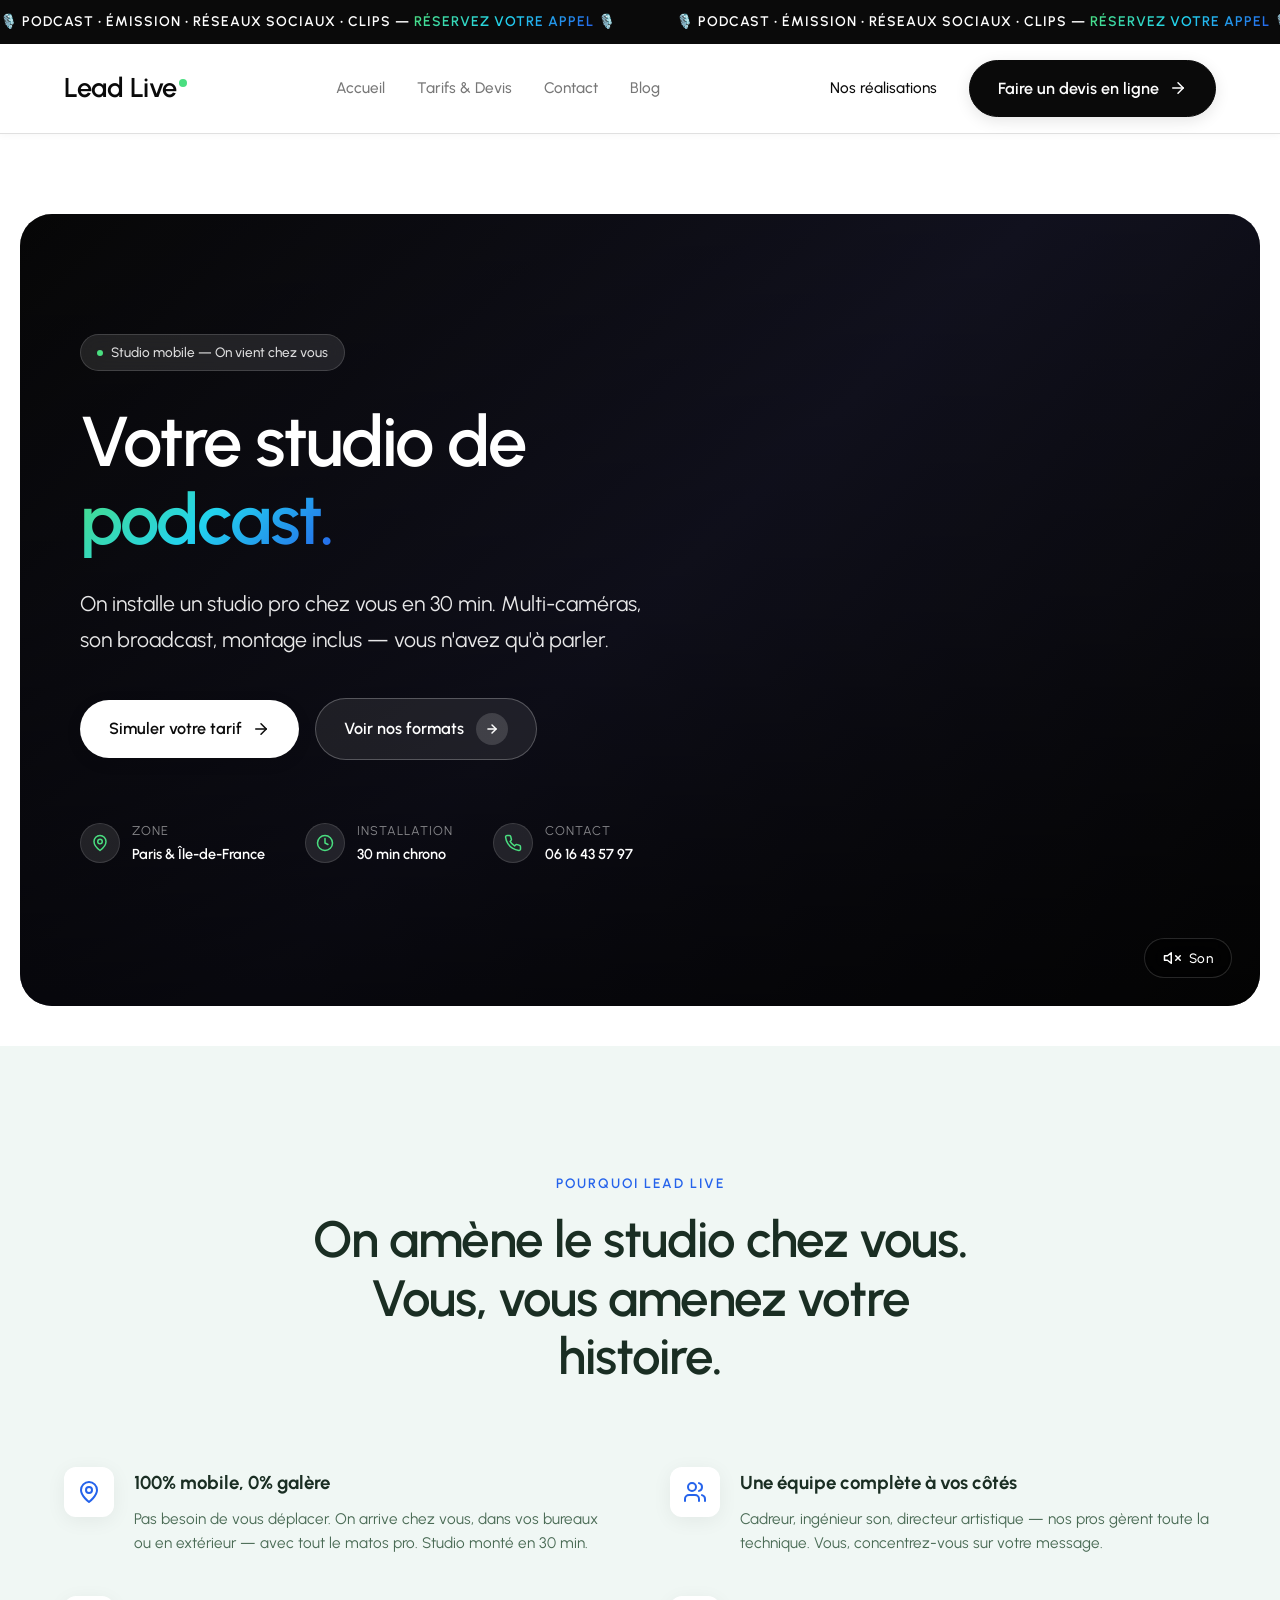
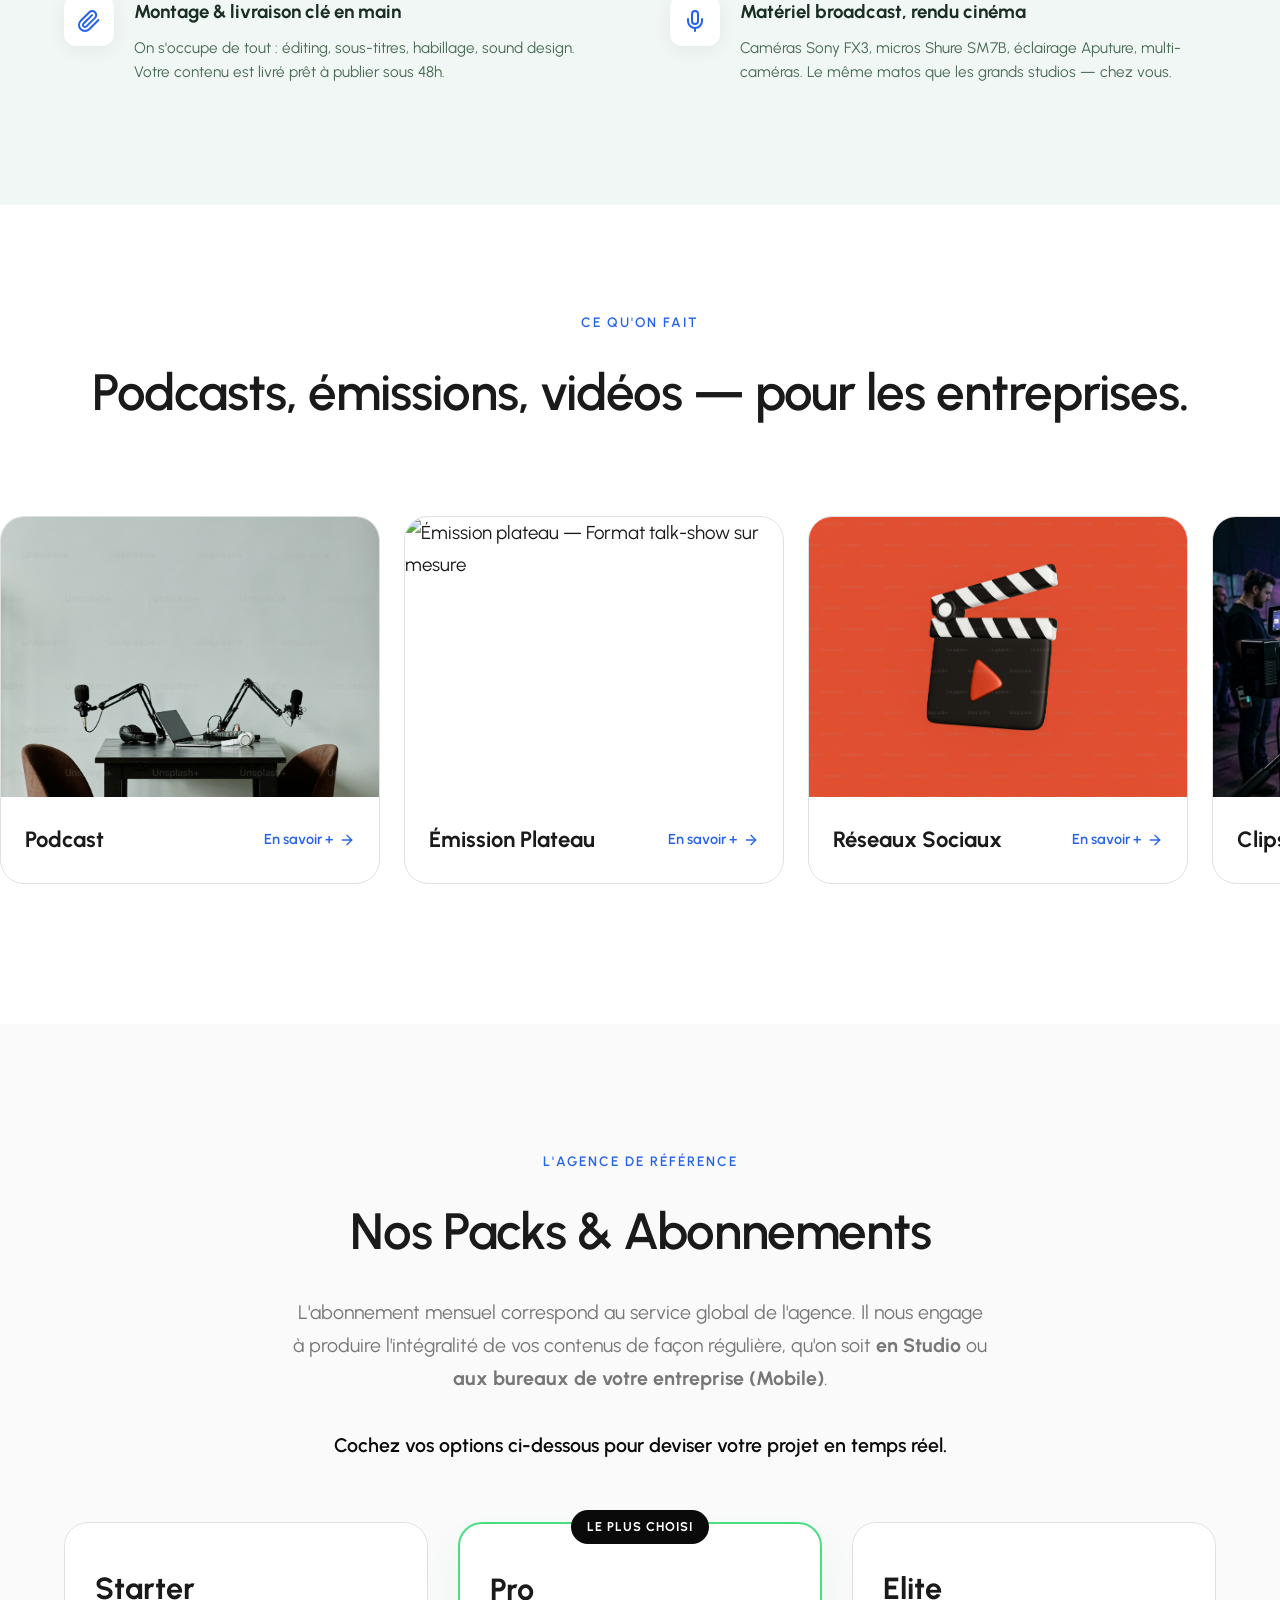
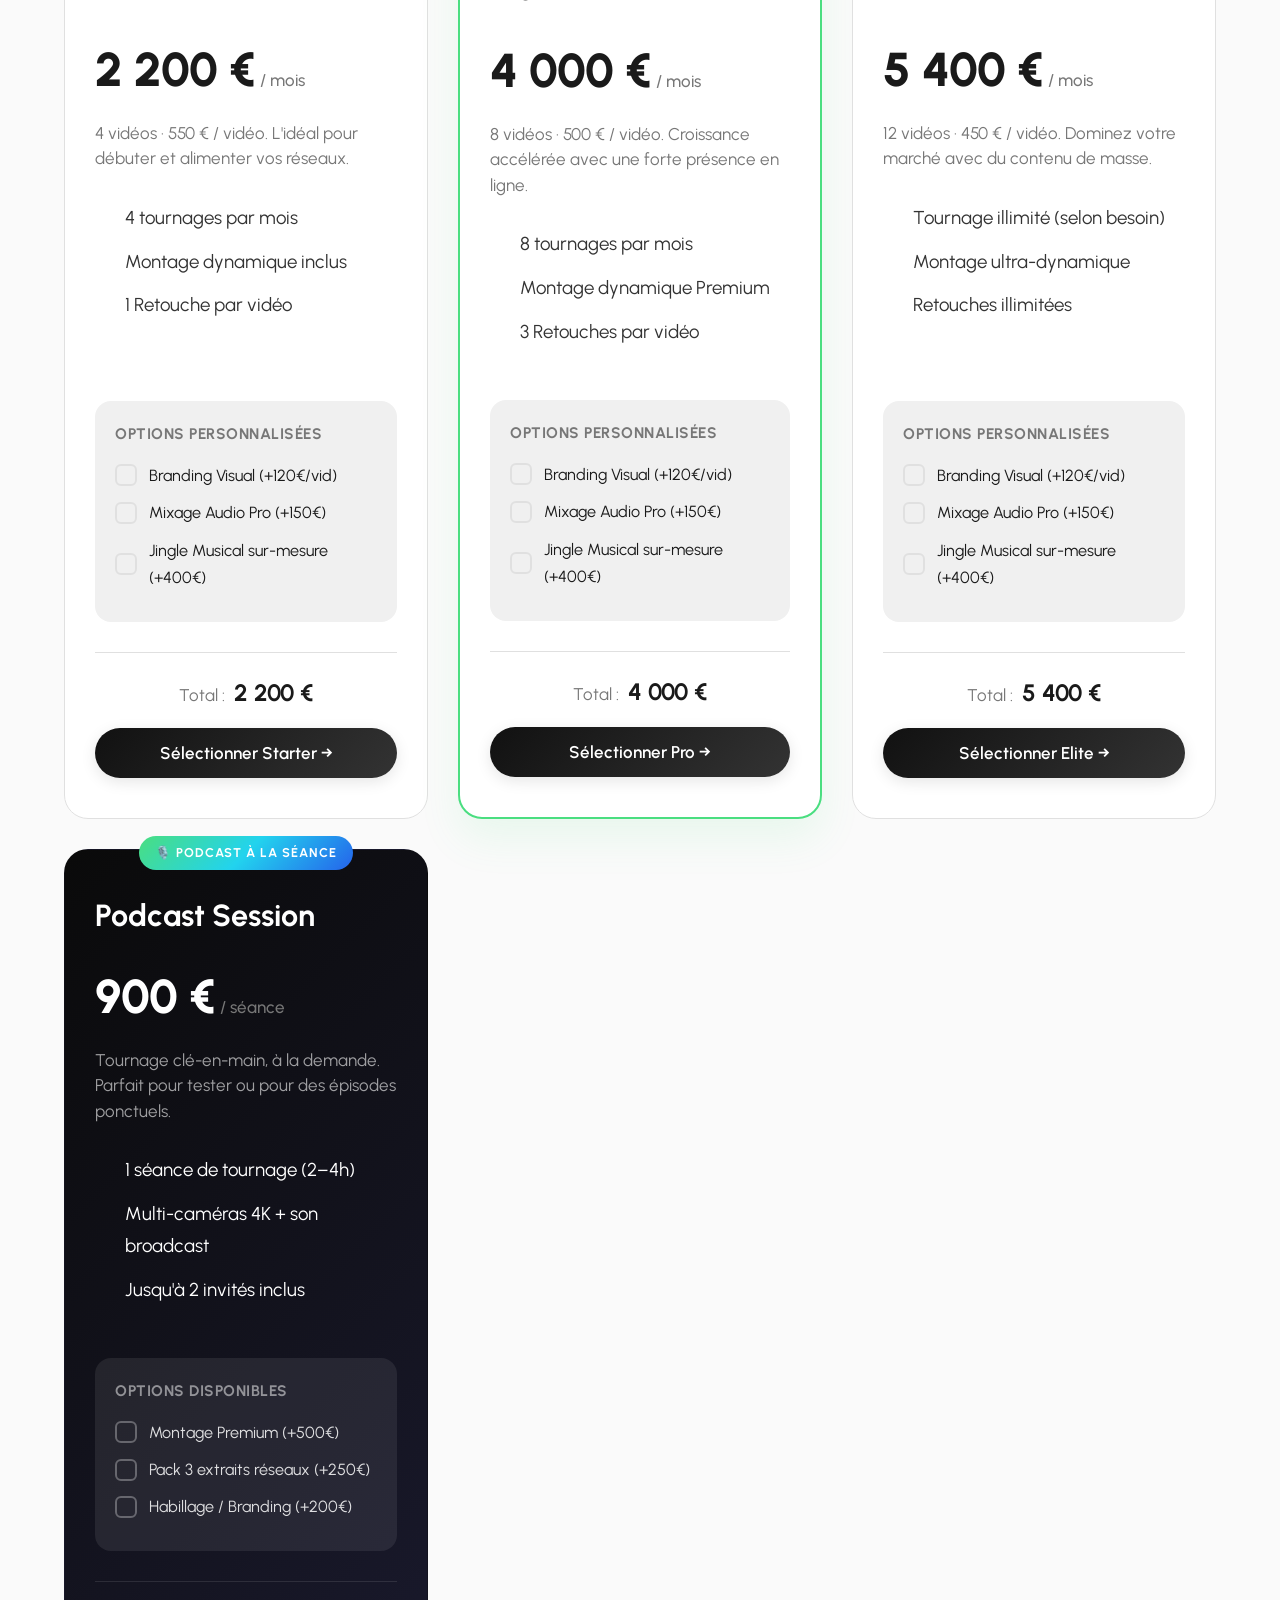
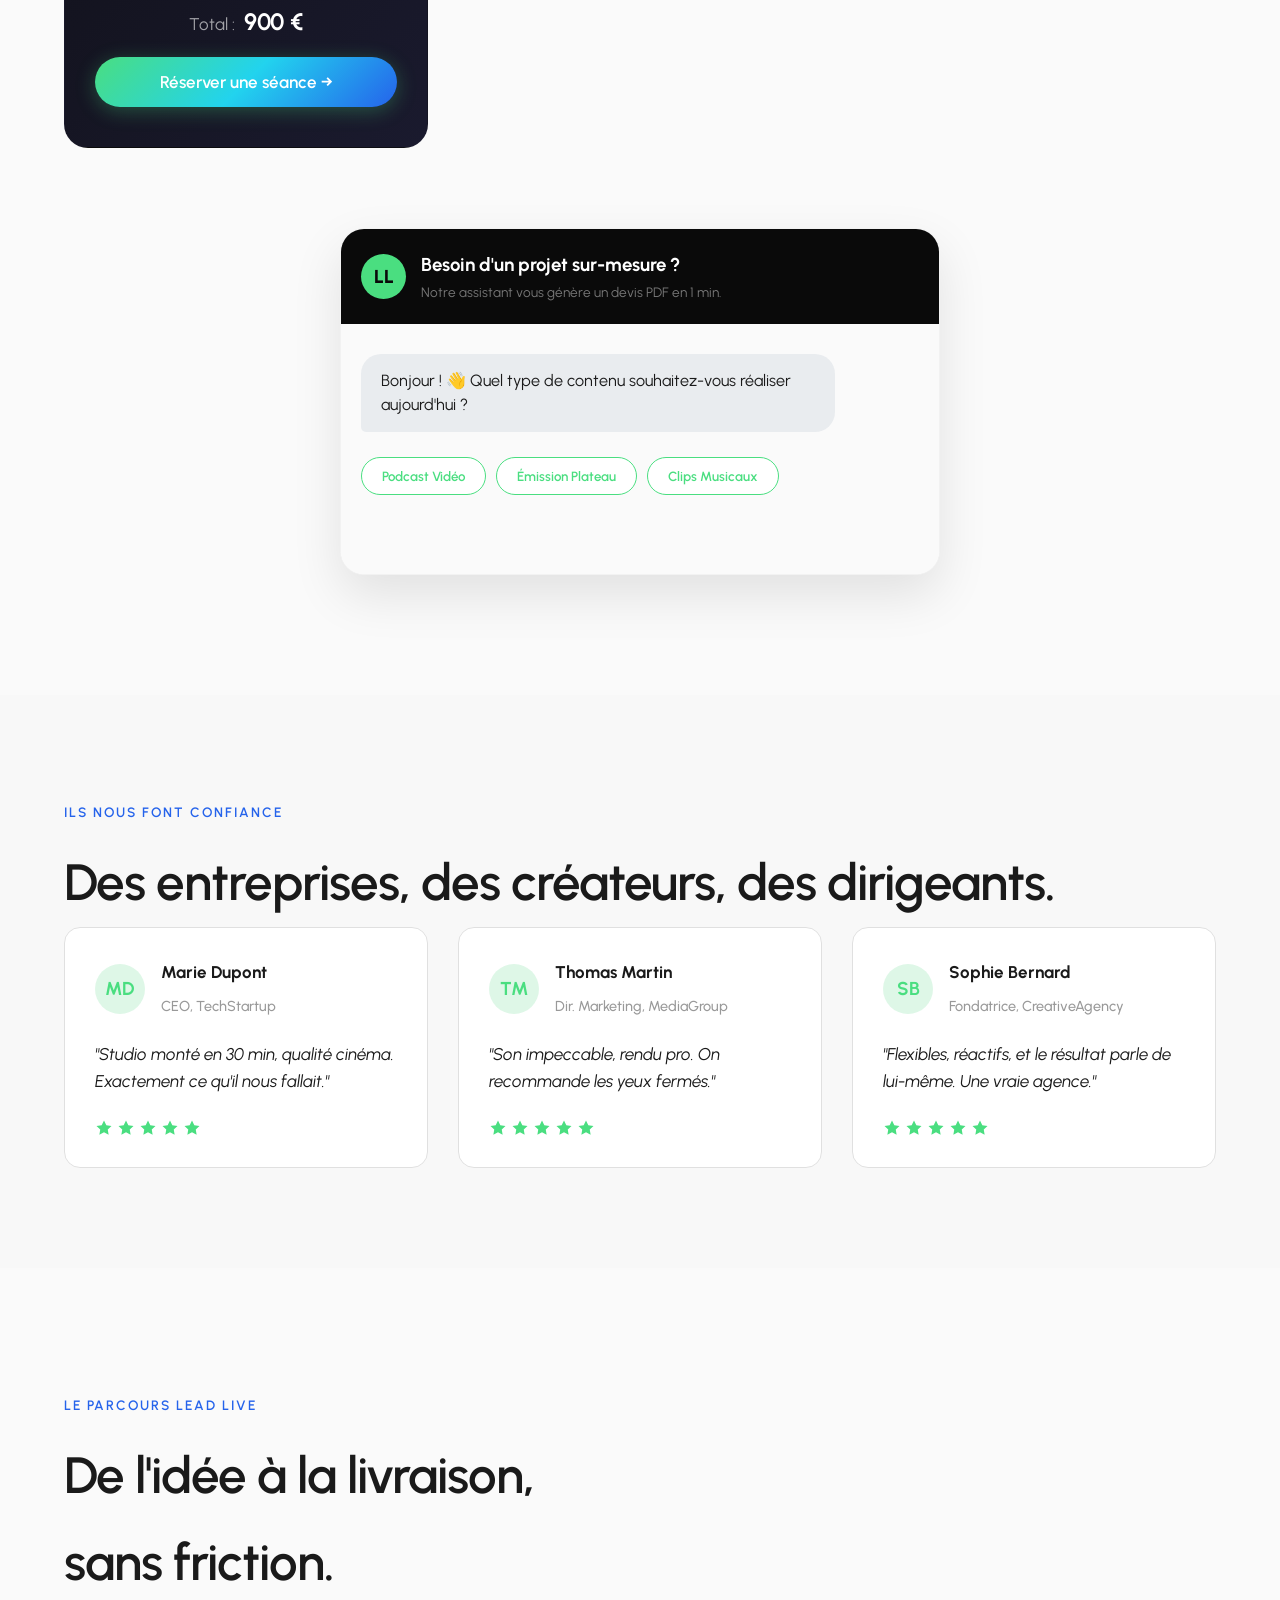
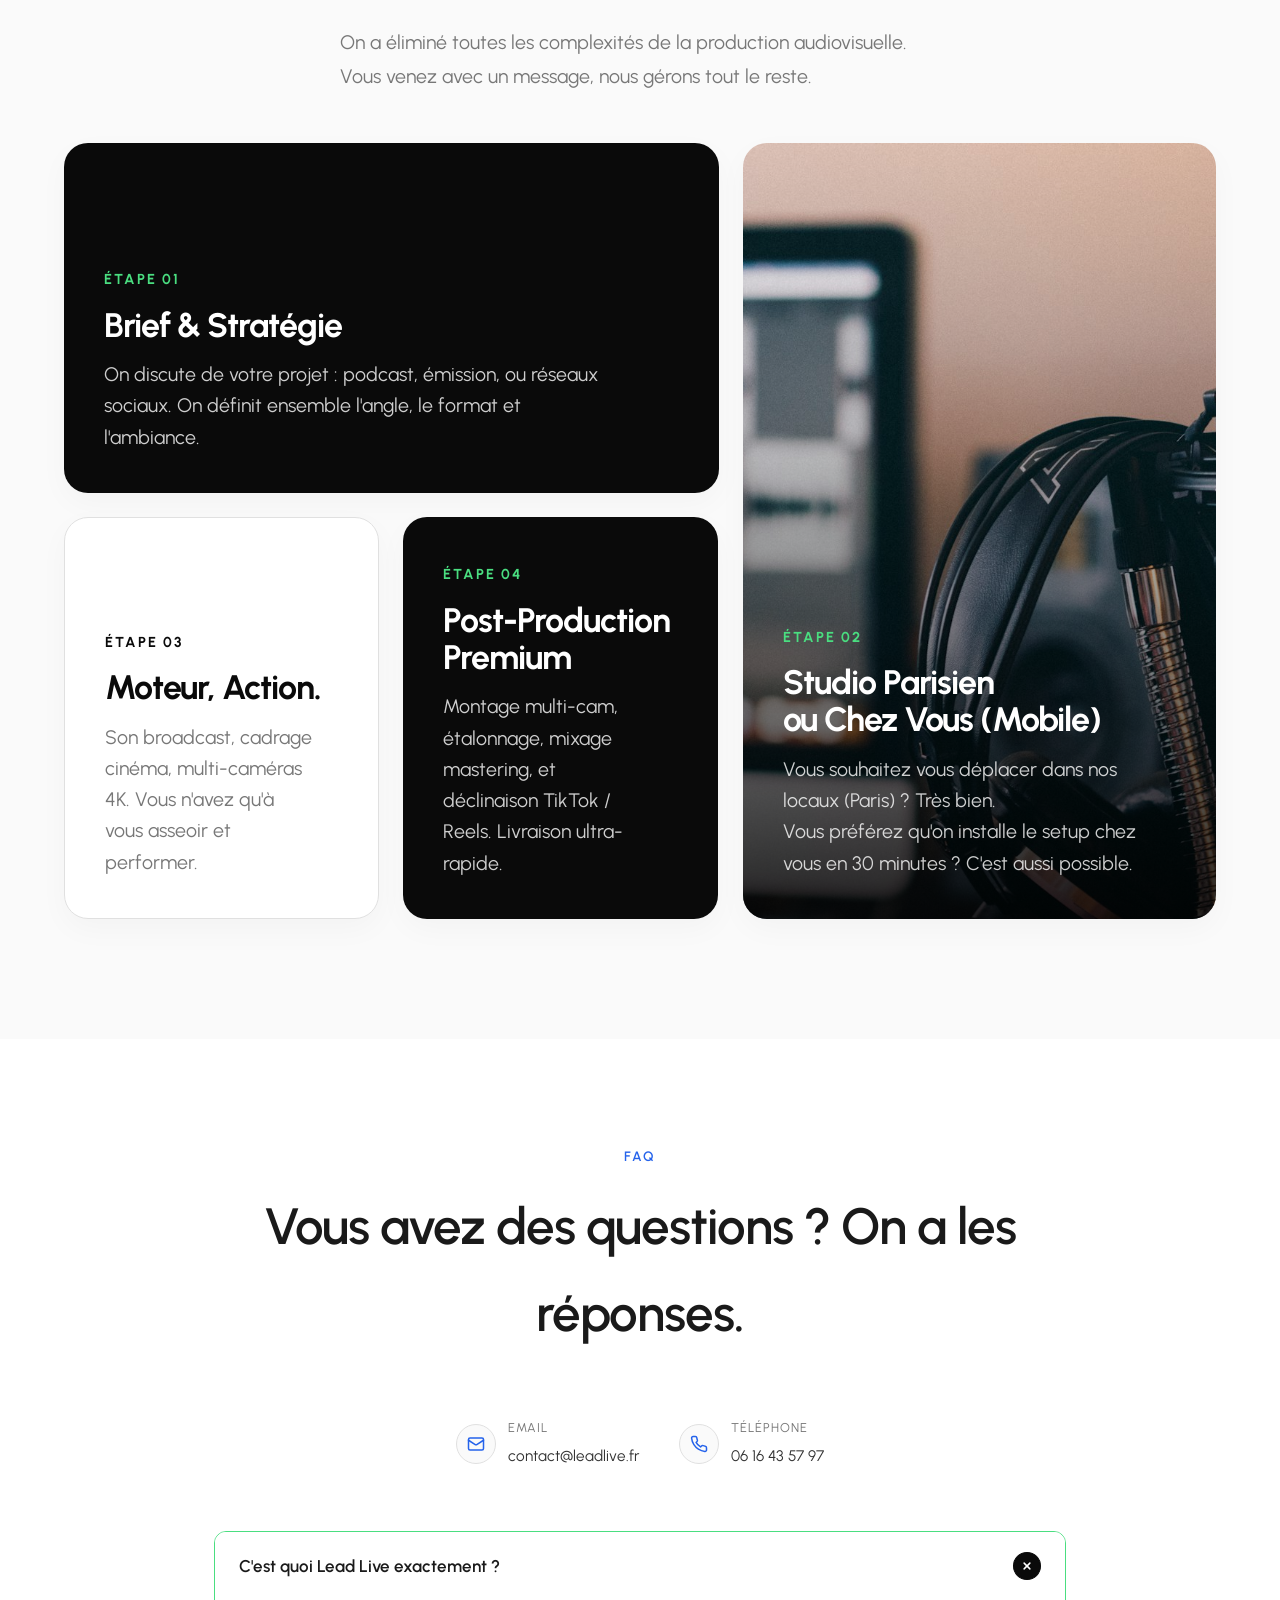
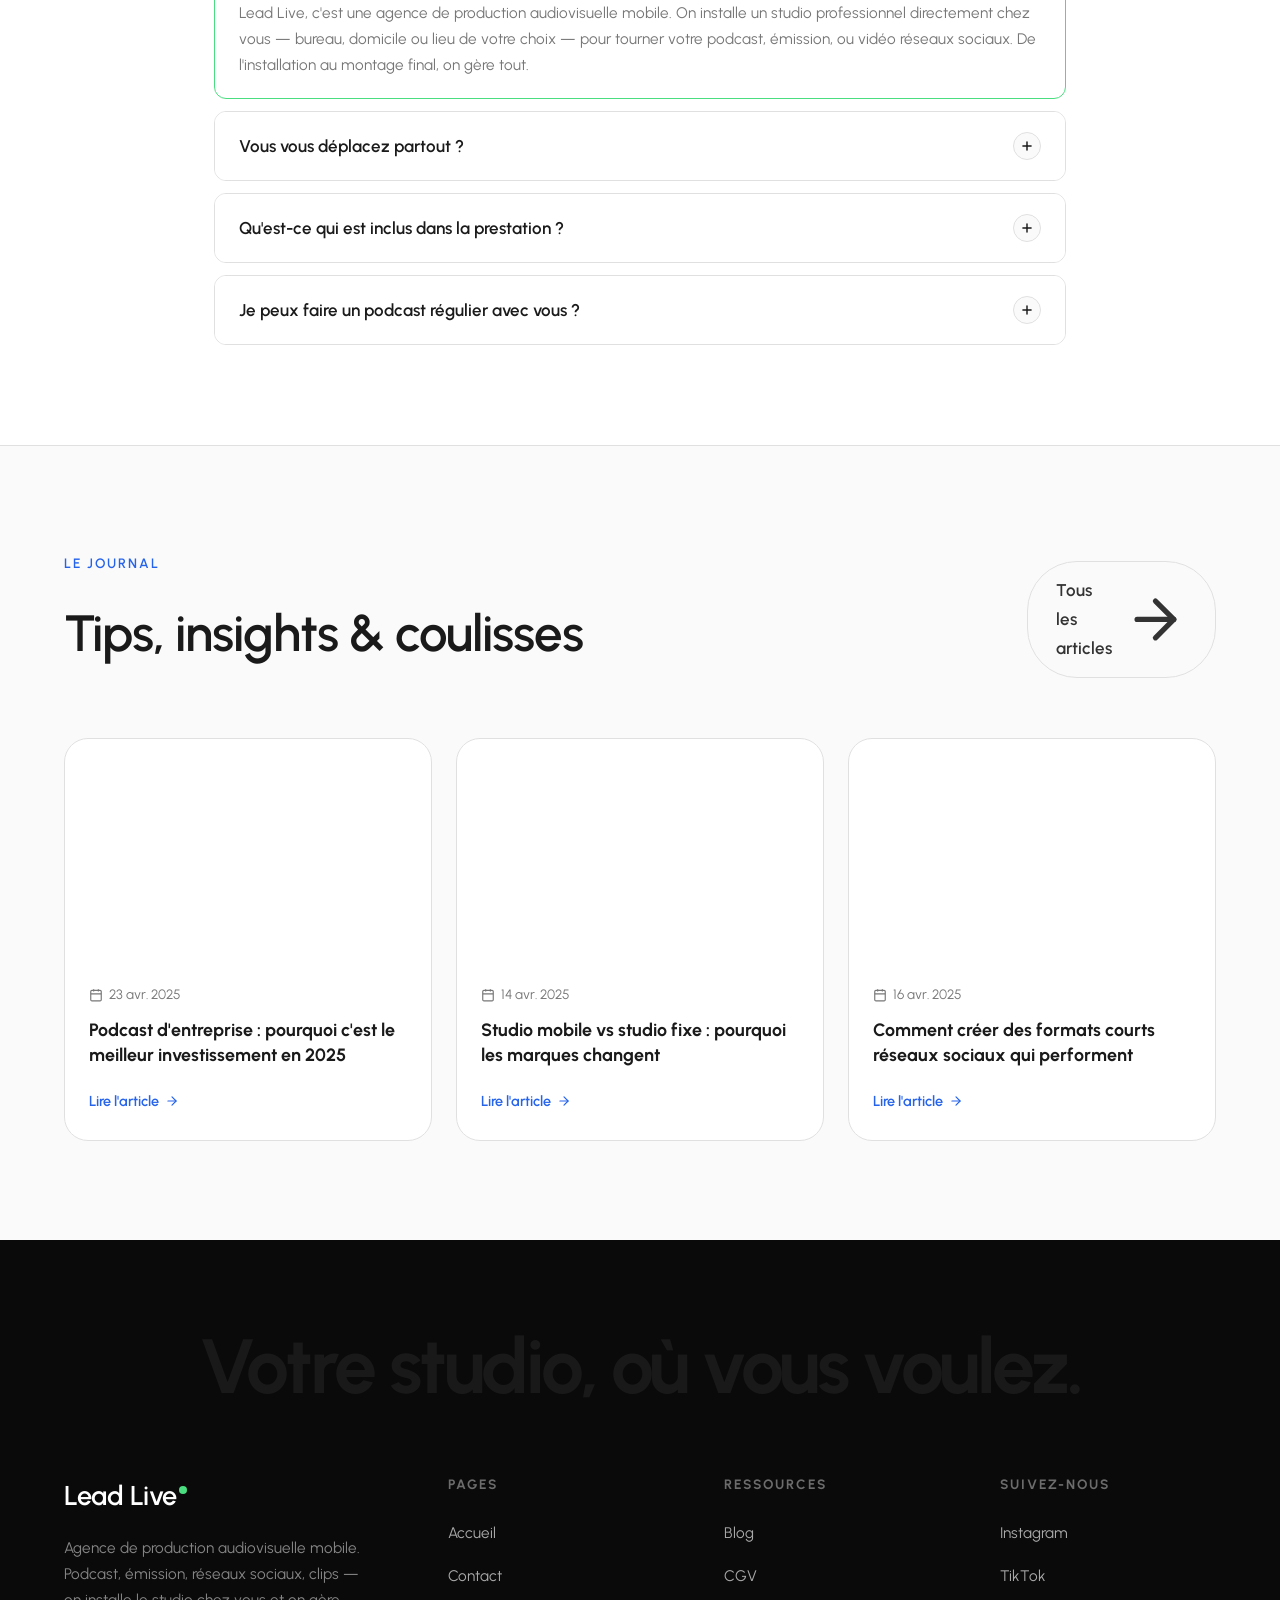
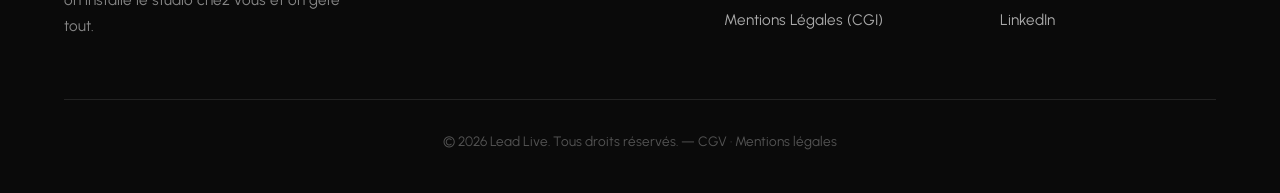
==== index.html @ fc39b5f4 "feat(UI): hero layout card style, update configurator text, fix images and navbar visibility" ====
<!DOCTYPE html>
<html lang="fr">
<head>
  <meta charset="UTF-8">
  <meta name="viewport" content="width=device-width, initial-scale=1.0">
  <title>Lead Live — Votre studio de podcast & vidéo, où vous voulez</title>
  <meta name="description" content="Lead Live installe votre studio de podcast, émission ou clip directement chez vous. Installation, tournage multi-caméras, montage — on gère tout.">
  <link rel="stylesheet" href="css/style.css?v=2">
  <link rel="icon" type="image/svg+xml" href="data:image/svg+xml,<svg xmlns='http://www.w3.org/2000/svg' viewBox='0 0 100 100'><text y='.9em' font-size='90'>🎬</text></svg>">
</head>
<body>

  <!-- ===== ANNOUNCEMENT BANNER ===== -->
  <div class="announcement-bar" id="announcement">
    <div class="marquee">
      <span>🎙️ PODCAST • ÉMISSION • RÉSEAUX SOCIAUX • CLIPS — <span class="highlight">RÉSERVEZ VOTRE APPEL</span> 🎙️</span>
      <span>🎙️ PODCAST • ÉMISSION • RÉSEAUX SOCIAUX • CLIPS — <span class="highlight">RÉSERVEZ VOTRE APPEL</span> 🎙️</span>
      <span>🎙️ PODCAST • ÉMISSION • RÉSEAUX SOCIAUX • CLIPS — <span class="highlight">RÉSERVEZ VOTRE APPEL</span> 🎙️</span>
      <span>🎙️ PODCAST • ÉMISSION • RÉSEAUX SOCIAUX • CLIPS — <span class="highlight">RÉSERVEZ VOTRE APPEL</span> 🎙️</span>
      <span>🎙️ PODCAST • ÉMISSION • RÉSEAUX SOCIAUX • CLIPS — <span class="highlight">RÉSERVEZ VOTRE APPEL</span> 🎙️</span>
      <span>🎙️ PODCAST • ÉMISSION • RÉSEAUX SOCIAUX • CLIPS — <span class="highlight">RÉSERVEZ VOTRE APPEL</span> 🎙️</span>
    </div>
  </div>

  <!-- ===== HEADER ===== -->
  <header class="header" id="header">
    <div class="container">
      <a href="index.html" class="logo">Lead Live<span class="logo-dot"></span></a>
      
      <nav class="nav-links" id="navLinks">
        <a href="index.html">Accueil</a>
        <a href="configurateur.html">Tarifs & Devis</a>
        <a href="contact.html">Contact</a>
        <a href="blogs.html">Blog</a>
      </nav>

      <div class="nav-right">
        <a href="#" class="btn-login">Nos réalisations</a>
        <a href="configurateur.html" class="btn-primary">
          Faire un devis en ligne
          <svg xmlns="http://www.w3.org/2000/svg" viewBox="0 0 24 24" fill="none" stroke="currentColor" stroke-width="2" stroke-linecap="round" stroke-linejoin="round"><path d="M5 12h14"/><path d="m12 5 7 7-7 7"/></svg>
        </a>
        <button class="menu-toggle" id="menuToggle" aria-label="Menu">
          <span></span><span></span><span></span>
        </button>
      </div>
    </div>
  </header>

  <!-- Mobile overlay -->
  <div class="mobile-overlay" id="mobileOverlay"></div>

  <!-- ===== HERO SECTION — YOUTUBE VIDEO ===== -->
  <section class="hero" id="hero">
    <div class="hero-video-wrapper">
      <!-- YouTube Background Video via IFrame API -->
      <div id="ytPlayerContainer"></div>
      <div class="hero-video-overlay"></div>

      <!-- Mute / Unmute toggle -->
      <button class="hero-sound-toggle" id="heroSoundToggle" aria-label="Activer le son">
        <svg class="icon-muted" xmlns="http://www.w3.org/2000/svg" viewBox="0 0 24 24" fill="none" stroke="currentColor" stroke-width="2" stroke-linecap="round" stroke-linejoin="round"><polygon points="11 5 6 9 2 9 2 15 6 15 11 19 11 5"/><line x1="23" x2="17" y1="9" y2="15"/><line x1="17" x2="23" y1="9" y2="15"/></svg>
        <svg class="icon-unmuted" xmlns="http://www.w3.org/2000/svg" viewBox="0 0 24 24" fill="none" stroke="currentColor" stroke-width="2" stroke-linecap="round" stroke-linejoin="round"><polygon points="11 5 6 9 2 9 2 15 6 15 11 19 11 5"/><path d="M15.54 8.46a5 5 0 0 1 0 7.07"/><path d="M19.07 4.93a10 10 0 0 1 0 14.14"/></svg>
        <span class="sound-label">Son</span>
      </button>

      <div class="hero-content">
        <div class="hero-badge">
          <span class="dot"></span>
          Studio mobile — On vient chez vous
        </div>

        <h1>
          Votre studio de 
          <span class="rotating-word" id="rotatingWord">
            <span class="active">podcast.</span>
            <span>émission.</span>
            <span>réseaux sociaux.</span>
            <span>clips.</span>
          </span>
        </h1>

        <p>On installe un studio pro chez vous en 30 min. Multi-caméras, son broadcast, montage inclus — vous n'avez qu'à parler.</p>

        <div class="hero-cta">
          <a href="configurateur.html" class="btn-primary" id="heroCta">
            Simuler votre tarif
            <svg xmlns="http://www.w3.org/2000/svg" viewBox="0 0 24 24" fill="none" stroke="currentColor" stroke-width="2" stroke-linecap="round" stroke-linejoin="round"><path d="M5 12h14"/><path d="m12 5 7 7-7 7"/></svg>
          </a>
          <a href="#services" class="btn-discover" id="discoverFormats">
            <span>Voir nos formats</span>
            <span class="btn-discover-icon">
              <svg xmlns="http://www.w3.org/2000/svg" viewBox="0 0 24 24" fill="none" stroke="currentColor" stroke-width="2.5" stroke-linecap="round" stroke-linejoin="round"><path d="M5 12h14"/><path d="m12 5 7 7-7 7"/></svg>
            </span>
          </a>
        </div>

        <div class="hero-info">
          <div class="hero-info-item">
            <div class="icon">
              <svg xmlns="http://www.w3.org/2000/svg" viewBox="0 0 24 24" fill="none" stroke="currentColor" stroke-width="2" stroke-linecap="round" stroke-linejoin="round"><path d="M20 10c0 6-8 12-8 12s-8-6-8-12a8 8 0 0 1 16 0Z"/><circle cx="12" cy="10" r="3"/></svg>
            </div>
            <div class="info-text">
              <div class="info-label">Zone</div>
              <div class="info-value">Paris & Île-de-France</div>
            </div>
          </div>
          <div class="hero-info-item">
            <div class="icon">
              <svg xmlns="http://www.w3.org/2000/svg" viewBox="0 0 24 24" fill="none" stroke="currentColor" stroke-width="2" stroke-linecap="round" stroke-linejoin="round"><circle cx="12" cy="12" r="10"/><polyline points="12 6 12 12 16 14"/></svg>
            </div>
            <div class="info-text">
              <div class="info-label">Installation</div>
              <div class="info-value">30 min chrono</div>
            </div>
          </div>
          <div class="hero-info-item">
            <div class="icon">
              <svg xmlns="http://www.w3.org/2000/svg" viewBox="0 0 24 24" fill="none" stroke="currentColor" stroke-width="2" stroke-linecap="round" stroke-linejoin="round"><path d="M22 16.92v3a2 2 0 0 1-2.18 2 19.79 19.79 0 0 1-8.63-3.07 19.5 19.5 0 0 1-6-6 19.79 19.79 0 0 1-3.07-8.67A2 2 0 0 1 4.11 2h3a2 2 0 0 1 2 1.72 12.84 12.84 0 0 0 .7 2.81 2 2 0 0 1-.45 2.11L8.09 9.91a16 16 0 0 0 6 6l1.27-1.27a2 2 0 0 1 2.11-.45 12.84 12.84 0 0 0 2.81.7A2 2 0 0 1 22 16.92z"/></svg>
            </div>
            <div class="info-text">
              <div class="info-label">Contact</div>
              <div class="info-value"><a href="tel:0616435797">06 16 43 57 97</a></div>
            </div>
          </div>
        </div>
      </div>
    </div>
  </section>

  <!-- YouTube IFrame API -->
  <script src="https://www.youtube.com/iframe_api"></script>

  <!-- ===== WELCOME SECTION ===== -->
  <section class="welcome" id="welcome">
    <div class="container">
      <div class="welcome-header reveal">
        <span class="section-label">Pourquoi Lead Live</span>
        <h2>On amène le studio chez vous. Vous, vous amenez votre histoire.</h2>
      </div>

      <div class="welcome-features">
        <div class="feature-card reveal reveal-delay-1">
          <div class="feature-icon">
            <svg xmlns="http://www.w3.org/2000/svg" viewBox="0 0 24 24" fill="none" stroke="currentColor" stroke-width="2" stroke-linecap="round" stroke-linejoin="round"><path d="M20 10c0 6-8 12-8 12s-8-6-8-12a8 8 0 0 1 16 0Z"/><circle cx="12" cy="10" r="3"/></svg>
          </div>
          <div>
            <h4>100% mobile, 0% galère</h4>
            <p>Pas besoin de vous déplacer. On arrive chez vous, dans vos bureaux ou en extérieur — avec tout le matos pro. Studio monté en 30 min.</p>
          </div>
        </div>

        <div class="feature-card reveal reveal-delay-2">
          <div class="feature-icon">
            <svg xmlns="http://www.w3.org/2000/svg" viewBox="0 0 24 24" fill="none" stroke="currentColor" stroke-width="2" stroke-linecap="round" stroke-linejoin="round"><path d="M16 21v-2a4 4 0 0 0-4-4H6a4 4 0 0 0-4 4v2"/><circle cx="9" cy="7" r="4"/><path d="M22 21v-2a4 4 0 0 0-3-3.87"/><path d="M16 3.13a4 4 0 0 1 0 7.75"/></svg>
          </div>
          <div>
            <h4>Une équipe complète à vos côtés</h4>
            <p>Cadreur, ingénieur son, directeur artistique — nos pros gèrent toute la technique. Vous, concentrez-vous sur votre message.</p>
          </div>
        </div>

        <div class="feature-card reveal reveal-delay-3">
          <div class="feature-icon">
            <svg xmlns="http://www.w3.org/2000/svg" viewBox="0 0 24 24" fill="none" stroke="currentColor" stroke-width="2" stroke-linecap="round" stroke-linejoin="round"><path d="m21.44 11.05-9.19 9.19a6 6 0 0 1-8.49-8.49l8.57-8.57A4 4 0 1 1 18 8.84l-8.59 8.57a2 2 0 0 1-2.83-2.83l8.49-8.48"/></svg>
          </div>
          <div>
            <h4>Montage & livraison clé en main</h4>
            <p>On s'occupe de tout : éditing, sous-titres, habillage, sound design. Votre contenu est livré prêt à publier sous 48h.</p>
          </div>
        </div>

        <div class="feature-card reveal reveal-delay-4">
          <div class="feature-icon">
            <svg xmlns="http://www.w3.org/2000/svg" viewBox="0 0 24 24" fill="none" stroke="currentColor" stroke-width="2" stroke-linecap="round" stroke-linejoin="round"><path d="M12 2a3 3 0 0 0-3 3v7a3 3 0 0 0 6 0V5a3 3 0 0 0-3-3Z"/><path d="M19 10v2a7 7 0 0 1-14 0v-2"/><line x1="12" x2="12" y1="19" y2="22"/></svg>
          </div>
          <div>
            <h4>Matériel broadcast, rendu cinéma</h4>
            <p>Caméras Sony FX3, micros Shure SM7B, éclairage Aputure, multi-caméras. Le même matos que les grands studios — chez vous.</p>
          </div>
        </div>
      </div>
    </div>
  </section>

  <!-- ===== SERVICES / FORMATS SECTION ===== -->
  <section class="studios" id="services">
    <div class="container">
      <div class="section-header reveal">
        <span class="section-label">Ce qu'on fait</span>
        <h2>Podcasts, émissions, vidéos — pour les entreprises.</h2>
      </div>
    </div>
    
    <div class="studios-slider" id="studiosSlider">
      <div class="studio-card reveal reveal-delay-1" data-format="Podcast" role="button" tabindex="0">
        <div class="studio-image">
          <img src="images/podcast.jpg" alt="Podcast mobile — Studio installé chez vous" loading="lazy">
        </div>
        <div class="studio-info">
          <span class="studio-name">Podcast</span>
          <span class="studio-cta">
            En savoir +
            <svg xmlns="http://www.w3.org/2000/svg" viewBox="0 0 24 24" fill="none" stroke="currentColor" stroke-width="2" stroke-linecap="round" stroke-linejoin="round"><path d="M5 12h14"/><path d="m12 5 7 7-7 7"/></svg>
          </span>
        </div>
      </div>

      <div class="studio-card reveal reveal-delay-2" data-format="Émission" role="button" tabindex="0">
        <div class="studio-image">
          <img src="images/emission.jpg" alt="Émission plateau — Format talk-show sur mesure" loading="lazy">
        </div>
        <div class="studio-info">
          <span class="studio-name">Émission Plateau</span>
          <span class="studio-cta">
            En savoir +
            <svg xmlns="http://www.w3.org/2000/svg" viewBox="0 0 24 24" fill="none" stroke="currentColor" stroke-width="2" stroke-linecap="round" stroke-linejoin="round"><path d="M5 12h14"/><path d="m12 5 7 7-7 7"/></svg>
          </span>
        </div>
      </div>

      <div class="studio-card reveal reveal-delay-3" data-format="Réseaux Sociaux" role="button" tabindex="0">
        <div class="studio-image">
          <img src="images/reseaux.jpg" alt="Réseaux Sociaux — Contenu vertical pour marques" loading="lazy">
        </div>
        <div class="studio-info">
          <span class="studio-name">Réseaux Sociaux</span>
          <span class="studio-cta">
            En savoir +
            <svg xmlns="http://www.w3.org/2000/svg" viewBox="0 0 24 24" fill="none" stroke="currentColor" stroke-width="2" stroke-linecap="round" stroke-linejoin="round"><path d="M5 12h14"/><path d="m12 5 7 7-7 7"/></svg>
          </span>
        </div>
      </div>

      <div class="studio-card reveal reveal-delay-4" data-format="Clips" role="button" tabindex="0">
        <div class="studio-image">
          <img src="images/clips.jpg" alt="Clips musicaux — Production vidéo pour artistes" loading="lazy">
        </div>
        <div class="studio-info">
          <span class="studio-name">Clips Musicaux</span>
          <span class="studio-cta">
            En savoir +
            <svg xmlns="http://www.w3.org/2000/svg" viewBox="0 0 24 24" fill="none" stroke="currentColor" stroke-width="2" stroke-linecap="round" stroke-linejoin="round"><path d="M5 12h14"/><path d="m12 5 7 7-7 7"/></svg>
          </span>
        </div>
      </div>
    </div>
  </section>

  <!-- ===== PRICING & CONFIGURATEUR ===== -->
  <section class="pricing-section" id="pricing">
    <div class="container">
      <div class="section-header reveal text-center">
        <span class="section-label">L'Agence de Référence</span>
        <h2>Nos Packs & Abonnements</h2>
        <p style="color: var(--text-muted); margin-top:20px; font-size: 1.15rem; max-width: 700px; margin-left: auto; margin-right: auto; line-height: 1.7;">
          L'abonnement mensuel correspond au service global de l'agence. Il nous engage à produire l'intégralité de vos contenus de façon régulière, qu'on soit <strong>en Studio</strong> ou <strong>aux bureaux de votre entreprise (Mobile)</strong>.<br/><br/>
          <span style="color: var(--black); font-weight: 600;">Cochez vos options ci-dessous pour deviser votre projet en temps réel.</span>
        </p>
      </div>

      <div class="pricing-deck">
        <!-- Starter Card -->
        <div class="price-layer-card reveal reveal-delay-1" id="pack-starter" data-base="2200" data-name="Starter">
          <h3>Starter</h3>
          <div class="base-price">2 200 € <span class="interval">/ mois</span></div>
          <p class="desc">4 vidéos · 550 € / vidéo. L'idéal pour débuter et alimenter vos réseaux.</p>
          <ul class="features">
            <li><svg xmlns="http://www.w3.org/2000/svg" viewBox="0 0 24 24" fill="none" class="check-icon"><polyline points="20 6 9 17 4 12"/></svg> 4 tournages par mois</li>
            <li><svg xmlns="http://www.w3.org/2000/svg" viewBox="0 0 24 24" fill="none" class="check-icon"><polyline points="20 6 9 17 4 12"/></svg> Montage dynamique inclus</li>
            <li><svg xmlns="http://www.w3.org/2000/svg" viewBox="0 0 24 24" fill="none" class="check-icon"><polyline points="20 6 9 17 4 12"/></svg> 1 Retouche par vidéo</li>
          </ul>
          
          <div class="card-options">
            <h4>Options personnalisées</h4>
            <label class="opt-toggle">
              <input type="checkbox" value="120" data-mult="4">
              <span class="toggle-box"></span>
              <span class="opt-label">Branding Visual (+120€/vid)</span>
            </label>
            <label class="opt-toggle">
              <input type="checkbox" value="150" data-mult="1">
              <span class="toggle-box"></span>
              <span class="opt-label">Mixage Audio Pro (+150€)</span>
            </label>
            <label class="opt-toggle">
              <input type="checkbox" value="400" data-mult="1">
              <span class="toggle-box"></span>
              <span class="opt-label">Jingle Musical sur-mesure (+400€)</span>
            </label>
          </div>

          <div class="card-footer">
            <div class="calc-total">Total : <strong class="display-total">2 200 €</strong></div>
            <button class="submit-pack" data-pack="Starter — 2 200 €/mois">Sélectionner Starter →</button>
          </div>
        </div>

        <!-- Pro Card -->
        <div class="price-layer-card popular reveal reveal-delay-2" id="pack-pro" data-base="4000" data-name="Pro">
          <div class="badge">LE PLUS CHOISI</div>
          <h3>Pro</h3>
          <div class="base-price">4 000 € <span class="interval">/ mois</span></div>
          <p class="desc">8 vidéos · 500 € / vidéo. Croissance accélérée avec une forte présence en ligne.</p>
          <ul class="features">
            <li><svg xmlns="http://www.w3.org/2000/svg" viewBox="0 0 24 24" fill="none" class="check-icon"><polyline points="20 6 9 17 4 12"/></svg> 8 tournages par mois</li>
            <li><svg xmlns="http://www.w3.org/2000/svg" viewBox="0 0 24 24" fill="none" class="check-icon"><polyline points="20 6 9 17 4 12"/></svg> Montage dynamique Premium</li>
            <li><svg xmlns="http://www.w3.org/2000/svg" viewBox="0 0 24 24" fill="none" class="check-icon"><polyline points="20 6 9 17 4 12"/></svg> 3 Retouches par vidéo</li>
          </ul>
          
          <div class="card-options">
            <h4>Options personnalisées</h4>
            <label class="opt-toggle">
              <input type="checkbox" value="120" data-mult="8">
              <span class="toggle-box"></span>
              <span class="opt-label">Branding Visual (+120€/vid)</span>
            </label>
            <label class="opt-toggle">
              <input type="checkbox" value="150" data-mult="1">
              <span class="toggle-box"></span>
              <span class="opt-label">Mixage Audio Pro (+150€)</span>
            </label>
            <label class="opt-toggle">
              <input type="checkbox" value="400" data-mult="1">
              <span class="toggle-box"></span>
              <span class="opt-label">Jingle Musical sur-mesure (+400€)</span>
            </label>
          </div>

          <div class="card-footer">
            <div class="calc-total">Total : <strong class="display-total">4 000 €</strong></div>
            <button class="submit-pack" data-pack="Pro — 4 000 €/mois">Sélectionner Pro →</button>
          </div>
        </div>

        <!-- Elite Card -->
        <div class="price-layer-card reveal reveal-delay-3" id="pack-elite" data-base="5400" data-name="Elite">
          <h3>Elite</h3>
          <div class="base-price">5 400 € <span class="interval">/ mois</span></div>
          <p class="desc">12 vidéos · 450 € / vidéo. Dominez votre marché avec du contenu de masse.</p>
          <ul class="features">
            <li><svg xmlns="http://www.w3.org/2000/svg" viewBox="0 0 24 24" fill="none" class="check-icon"><polyline points="20 6 9 17 4 12"/></svg> Tournage illimité (selon besoin)</li>
            <li><svg xmlns="http://www.w3.org/2000/svg" viewBox="0 0 24 24" fill="none" class="check-icon"><polyline points="20 6 9 17 4 12"/></svg> Montage ultra-dynamique</li>
            <li><svg xmlns="http://www.w3.org/2000/svg" viewBox="0 0 24 24" fill="none" class="check-icon"><polyline points="20 6 9 17 4 12"/></svg> Retouches illimitées</li>
          </ul>
          
          <div class="card-options">
            <h4>Options personnalisées</h4>
            <label class="opt-toggle">
              <input type="checkbox" value="120" data-mult="12">
              <span class="toggle-box"></span>
              <span class="opt-label">Branding Visual (+120€/vid)</span>
            </label>
            <label class="opt-toggle">
              <input type="checkbox" value="150" data-mult="1">
              <span class="toggle-box"></span>
              <span class="opt-label">Mixage Audio Pro (+150€)</span>
            </label>
            <label class="opt-toggle">
              <input type="checkbox" value="400" data-mult="1">
              <span class="toggle-box"></span>
              <span class="opt-label">Jingle Musical sur-mesure (+400€)</span>
            </label>
          </div>

          <div class="card-footer">
            <div class="calc-total">Total : <strong class="display-total">5 400 €</strong></div>
            <button class="submit-pack" data-pack="Elite — 5 400 €/mois">Sélectionner Elite →</button>
          </div>
        </div>

        <!-- Podcast à la Séance Card (NEW) -->
        <div class="price-layer-card podcast-session reveal reveal-delay-4" id="pack-podcast-session" data-base="900" data-name="Podcast Séance">
          <div class="badge-session">🎙️ PODCAST À LA SÉANCE</div>
          <h3>Podcast Session</h3>
          <div class="base-price">900 € <span class="interval">/ séance</span></div>
          <p class="desc">Tournage clé-en-main, à la demande. Parfait pour tester ou pour des épisodes ponctuels.</p>
          <ul class="features">
            <li><svg xmlns="http://www.w3.org/2000/svg" viewBox="0 0 24 24" fill="none" class="check-icon"><polyline points="20 6 9 17 4 12"/></svg> 1 séance de tournage (2–4h)</li>
            <li><svg xmlns="http://www.w3.org/2000/svg" viewBox="0 0 24 24" fill="none" class="check-icon"><polyline points="20 6 9 17 4 12"/></svg> Multi-caméras 4K + son broadcast</li>
            <li><svg xmlns="http://www.w3.org/2000/svg" viewBox="0 0 24 24" fill="none" class="check-icon"><polyline points="20 6 9 17 4 12"/></svg> Jusqu'à 2 invités inclus</li>
          </ul>
          
          <div class="card-options">
            <h4>Options disponibles</h4>
            <label class="opt-toggle">
              <input type="checkbox" value="500" data-mult="1">
              <span class="toggle-box"></span>
              <span class="opt-label">Montage Premium (+500€)</span>
            </label>
            <label class="opt-toggle">
              <input type="checkbox" value="250" data-mult="1">
              <span class="toggle-box"></span>
              <span class="opt-label">Pack 3 extraits réseaux (+250€)</span>
            </label>
            <label class="opt-toggle">
              <input type="checkbox" value="200" data-mult="1">
              <span class="toggle-box"></span>
              <span class="opt-label">Habillage / Branding (+200€)</span>
            </label>
          </div>

          <div class="card-footer">
            <div class="calc-total">Total : <strong class="display-total">900 €</strong></div>
            <button class="submit-pack" data-pack="Podcast Session — 900 €/séance">Réserver une séance →</button>
          </div>
        </div>
      </div>
      
      <!-- L'assistant Chatbot Embed -->
      <div class="chatbot-wrapper reveal reveal-delay-4" style="margin-top: 80px;">
        <div class="chatbot-ui">
          <div class="chat-header">
            <div class="chat-avatar">LL</div>
            <div>
              <h3 style="margin:0; font-size:1.1rem;">Besoin d'un projet sur-mesure ?</h3>
              <p style="margin:0; font-size:0.8rem; color:var(--text-muted);">Notre assistant vous génère un devis PDF en 1 min.</p>
            </div>
          </div>
          <div class="chat-body" id="chatBody">
            <div class="chat-msg bot-msg">
              Bonjour ! 👋 Quel type de contenu souhaitez-vous réaliser aujourd'hui ?
            </div>
            <div class="chat-choices">
              <button class="chat-btn" data-type="Podcast">Podcast Vidéo</button>
              <button class="chat-btn" data-type="Émission">Émission Plateau</button>
              <button class="chat-btn" data-type="Clips">Clips Musicaux</button>
            </div>
          </div>
        </div>
      </div>
    </div>
  </section>

  <!-- ===== TESTIMONIALS ===== -->
  <section class="testimonials" id="testimonials">
    <div class="container">
      <div class="section-header reveal">
        <span class="section-label">Ils nous font confiance</span>
        <h2>Des entreprises, des créateurs, des dirigeants.</h2>
      </div>

      <div class="testimonials-grid">
        <div class="testimonial-card reveal reveal-delay-1">
          <div class="testimonial-header">
            <div class="testimonial-avatar">MD</div>
            <div class="testimonial-info">
              <h4>Marie Dupont</h4>
              <span>CEO, TechStartup</span>
            </div>
          </div>
          <p>"Studio monté en 30 min, qualité cinéma. Exactement ce qu'il nous fallait."</p>
          <div class="testimonial-stars">
            <svg xmlns="http://www.w3.org/2000/svg" viewBox="0 0 24 24" fill="currentColor"><path d="M12 2l3.09 6.26L22 9.27l-5 4.87 1.18 6.88L12 17.77l-6.18 3.25L7 14.14 2 9.27l6.91-1.01L12 2z"/></svg>
            <svg xmlns="http://www.w3.org/2000/svg" viewBox="0 0 24 24" fill="currentColor"><path d="M12 2l3.09 6.26L22 9.27l-5 4.87 1.18 6.88L12 17.77l-6.18 3.25L7 14.14 2 9.27l6.91-1.01L12 2z"/></svg>
            <svg xmlns="http://www.w3.org/2000/svg" viewBox="0 0 24 24" fill="currentColor"><path d="M12 2l3.09 6.26L22 9.27l-5 4.87 1.18 6.88L12 17.77l-6.18 3.25L7 14.14 2 9.27l6.91-1.01L12 2z"/></svg>
            <svg xmlns="http://www.w3.org/2000/svg" viewBox="0 0 24 24" fill="currentColor"><path d="M12 2l3.09 6.26L22 9.27l-5 4.87 1.18 6.88L12 17.77l-6.18 3.25L7 14.14 2 9.27l6.91-1.01L12 2z"/></svg>
            <svg xmlns="http://www.w3.org/2000/svg" viewBox="0 0 24 24" fill="currentColor"><path d="M12 2l3.09 6.26L22 9.27l-5 4.87 1.18 6.88L12 17.77l-6.18 3.25L7 14.14 2 9.27l6.91-1.01L12 2z"/></svg>
          </div>
        </div>

        <div class="testimonial-card reveal reveal-delay-2">
          <div class="testimonial-header">
            <div class="testimonial-avatar">TM</div>
            <div class="testimonial-info">
              <h4>Thomas Martin</h4>
              <span>Dir. Marketing, MediaGroup</span>
            </div>
          </div>
          <p>"Son impeccable, rendu pro. On recommande les yeux fermés."</p>
          <div class="testimonial-stars">
            <svg xmlns="http://www.w3.org/2000/svg" viewBox="0 0 24 24" fill="currentColor"><path d="M12 2l3.09 6.26L22 9.27l-5 4.87 1.18 6.88L12 17.77l-6.18 3.25L7 14.14 2 9.27l6.91-1.01L12 2z"/></svg>
            <svg xmlns="http://www.w3.org/2000/svg" viewBox="0 0 24 24" fill="currentColor"><path d="M12 2l3.09 6.26L22 9.27l-5 4.87 1.18 6.88L12 17.77l-6.18 3.25L7 14.14 2 9.27l6.91-1.01L12 2z"/></svg>
            <svg xmlns="http://www.w3.org/2000/svg" viewBox="0 0 24 24" fill="currentColor"><path d="M12 2l3.09 6.26L22 9.27l-5 4.87 1.18 6.88L12 17.77l-6.18 3.25L7 14.14 2 9.27l6.91-1.01L12 2z"/></svg>
            <svg xmlns="http://www.w3.org/2000/svg" viewBox="0 0 24 24" fill="currentColor"><path d="M12 2l3.09 6.26L22 9.27l-5 4.87 1.18 6.88L12 17.77l-6.18 3.25L7 14.14 2 9.27l6.91-1.01L12 2z"/></svg>
            <svg xmlns="http://www.w3.org/2000/svg" viewBox="0 0 24 24" fill="currentColor"><path d="M12 2l3.09 6.26L22 9.27l-5 4.87 1.18 6.88L12 17.77l-6.18 3.25L7 14.14 2 9.27l6.91-1.01L12 2z"/></svg>
          </div>
        </div>

        <div class="testimonial-card reveal reveal-delay-3">
          <div class="testimonial-header">
            <div class="testimonial-avatar">SB</div>
            <div class="testimonial-info">
              <h4>Sophie Bernard</h4>
              <span>Fondatrice, CreativeAgency</span>
            </div>
          </div>
          <p>"Flexibles, réactifs, et le résultat parle de lui-même. Une vraie agence."</p>
          <div class="testimonial-stars">
            <svg xmlns="http://www.w3.org/2000/svg" viewBox="0 0 24 24" fill="currentColor"><path d="M12 2l3.09 6.26L22 9.27l-5 4.87 1.18 6.88L12 17.77l-6.18 3.25L7 14.14 2 9.27l6.91-1.01L12 2z"/></svg>
            <svg xmlns="http://www.w3.org/2000/svg" viewBox="0 0 24 24" fill="currentColor"><path d="M12 2l3.09 6.26L22 9.27l-5 4.87 1.18 6.88L12 17.77l-6.18 3.25L7 14.14 2 9.27l6.91-1.01L12 2z"/></svg>
            <svg xmlns="http://www.w3.org/2000/svg" viewBox="0 0 24 24" fill="currentColor"><path d="M12 2l3.09 6.26L22 9.27l-5 4.87 1.18 6.88L12 17.77l-6.18 3.25L7 14.14 2 9.27l6.91-1.01L12 2z"/></svg>
            <svg xmlns="http://www.w3.org/2000/svg" viewBox="0 0 24 24" fill="currentColor"><path d="M12 2l3.09 6.26L22 9.27l-5 4.87 1.18 6.88L12 17.77l-6.18 3.25L7 14.14 2 9.27l6.91-1.01L12 2z"/></svg>
            <svg xmlns="http://www.w3.org/2000/svg" viewBox="0 0 24 24" fill="currentColor"><path d="M12 2l3.09 6.26L22 9.27l-5 4.87 1.18 6.88L12 17.77l-6.18 3.25L7 14.14 2 9.27l6.91-1.01L12 2z"/></svg>
          </div>
        </div>
      </div>
    </div>
  </section>

  <!-- ===== PARCOURS CLIENT (BENTO GRID) ===== -->
  <section class="bento-journey" id="howItWorks">
    <div class="container">
      <div class="section-header reveal">
        <span class="section-label">Le Parcours Lead Live</span>
        <h2>De l'idée à la livraison,<br/>sans friction.</h2>
        <p style="color: var(--text-muted); margin-top: 20px; font-size: 1.15rem; max-width: 600px; margin-left: auto; margin-right: auto;">
          On a éliminé toutes les complexités de la production audiovisuelle. Vous venez avec un message, nous gérons tout le reste.
        </p>
      </div>

      <div class="bento-grid">
        <!-- Div 1 -->
        <div class="bento-card bg-dark reveal reveal-delay-1" id="bento-1">
          <div class="bento-content">
            <span class="bento-step">Étape 01</span>
            <h3>Brief & Stratégie</h3>
            <p>On discute de votre projet : podcast, émission, ou réseaux sociaux. On définit ensemble l'angle, le format et l'ambiance.</p>
          </div>
        </div>

        <!-- Div 2 -->
        <div class="bento-card bg-image reveal reveal-delay-2" id="bento-2" style="background-image: url('images/bento.jpg');">
          <div class="bento-overlay"></div>
          <div class="bento-content">
            <span class="bento-step">Étape 02</span>
            <h3>Studio Parisien<br>ou Chez Vous (Mobile)</h3>
            <p>Vous souhaitez vous déplacer dans nos locaux (Paris) ? Très bien.<br>Vous préférez qu'on installe le setup chez vous en 30 minutes ? C'est aussi possible.</p>
          </div>
        </div>

        <!-- Div 3 -->
        <div class="bento-card bg-light reveal reveal-delay-3" id="bento-3">
          <div class="bento-content">
            <span class="bento-step">Étape 03</span>
            <h3>Moteur, Action.</h3>
            <p>Son broadcast, cadrage cinéma, multi-caméras 4K. Vous n'avez qu'à vous asseoir et performer.</p>
          </div>
        </div>

        <!-- Div 4 -->
        <div class="bento-card bg-dark reveal reveal-delay-4" id="bento-4">
          <div class="bento-content">
            <span class="bento-step">Étape 04</span>
            <h3>Post-Production Premium</h3>
            <p>Montage multi-cam, étalonnage, mixage mastering, et déclinaison TikTok / Reels. Livraison ultra-rapide.</p>
          </div>
        </div>
      </div>
    </div>
  </section>

  <!-- ===== FAQ SECTION ===== -->
  <section class="faq" id="faq">
    <div class="container">
      <div class="section-header reveal">
        <span class="section-label">FAQ</span>
        <h2>Vous avez des questions ? On a les réponses.</h2>
      </div>

      <div class="faq-contact reveal">
        <div class="faq-contact-item">
          <div class="faq-icon">
            <svg xmlns="http://www.w3.org/2000/svg" viewBox="0 0 24 24" fill="none" stroke="currentColor" stroke-width="2" stroke-linecap="round" stroke-linejoin="round"><rect width="20" height="16" x="2" y="4" rx="2"/><path d="m22 7-8.97 5.7a1.94 1.94 0 0 1-2.06 0L2 7"/></svg>
          </div>
          <div>
            <div class="faq-label">Email</div>
            <span>contact@leadlive.fr</span>
          </div>
        </div>
        <div class="faq-contact-item">
          <div class="faq-icon">
            <svg xmlns="http://www.w3.org/2000/svg" viewBox="0 0 24 24" fill="none" stroke="currentColor" stroke-width="2" stroke-linecap="round" stroke-linejoin="round"><path d="M22 16.92v3a2 2 0 0 1-2.18 2 19.79 19.79 0 0 1-8.63-3.07 19.5 19.5 0 0 1-6-6 19.79 19.79 0 0 1-3.07-8.67A2 2 0 0 1 4.11 2h3a2 2 0 0 1 2 1.72 12.84 12.84 0 0 0 .7 2.81 2 2 0 0 1-.45 2.11L8.09 9.91a16 16 0 0 0 6 6l1.27-1.27a2 2 0 0 1 2.11-.45 12.84 12.84 0 0 0 2.81.7A2 2 0 0 1 22 16.92z"/></svg>
          </div>
          <div>
            <div class="faq-label">Téléphone</div>
            <span><a href="tel:0616435797">06 16 43 57 97</a></span>
          </div>
        </div>
      </div>

      <div class="faq-list" id="faqList">
        <div class="faq-item active">
          <button class="faq-question" aria-expanded="true" id="faqBtn1">
            C'est quoi Lead Live exactement ?
            <span class="faq-toggle">
              <svg xmlns="http://www.w3.org/2000/svg" viewBox="0 0 24 24" fill="none" stroke="currentColor" stroke-width="2.5" stroke-linecap="round" stroke-linejoin="round"><path d="M12 5v14"/><path d="M5 12h14"/></svg>
            </span>
          </button>
          <div class="faq-answer">
            <p>Lead Live, c'est une agence de production audiovisuelle mobile. On installe un studio professionnel directement chez vous — bureau, domicile ou lieu de votre choix — pour tourner votre podcast, émission, ou vidéo réseaux sociaux. De l'installation au montage final, on gère tout.</p>
          </div>
        </div>

        <div class="faq-item">
          <button class="faq-question" aria-expanded="false" id="faqBtn2">
            Vous vous déplacez partout ?
            <span class="faq-toggle">
              <svg xmlns="http://www.w3.org/2000/svg" viewBox="0 0 24 24" fill="none" stroke="currentColor" stroke-width="2.5" stroke-linecap="round" stroke-linejoin="round"><path d="M12 5v14"/><path d="M5 12h14"/></svg>
            </span>
          </button>
          <div class="faq-answer">
            <p>On intervient sur tout Paris et l'Île-de-France. Pour les tournages en dehors de cette zone, c'est possible aussi — contactez-nous pour un devis sur mesure. On s'adapte à votre lieu, pas l'inverse.</p>
          </div>
        </div>

        <div class="faq-item">
          <button class="faq-question" aria-expanded="false" id="faqBtn3">
            Qu'est-ce qui est inclus dans la prestation ?
            <span class="faq-toggle">
              <svg xmlns="http://www.w3.org/2000/svg" viewBox="0 0 24 24" fill="none" stroke="currentColor" stroke-width="2.5" stroke-linecap="round" stroke-linejoin="round"><path d="M12 5v14"/><path d="M5 12h14"/></svg>
            </span>
          </button>
          <div class="faq-answer">
            <p>Déplacement, installation du studio, matériel pro (caméras, micros, éclairage), équipe technique complète et tournage multi-caméras. Le montage, sous-titrage et habillage sont inclus ou en option selon la formule choisie.</p>
          </div>
        </div>

        <div class="faq-item">
          <button class="faq-question" aria-expanded="false" id="faqBtn4">
            Je peux faire un podcast régulier avec vous ?
            <span class="faq-toggle">
              <svg xmlns="http://www.w3.org/2000/svg" viewBox="0 0 24 24" fill="none" stroke="currentColor" stroke-width="2.5" stroke-linecap="round" stroke-linejoin="round"><path d="M12 5v14"/><path d="M5 12h14"/></svg>
            </span>
          </button>
          <div class="faq-answer">
            <p>Absolument ! C'est même notre spécialité. On propose des formules récurrentes pour les podcasts hebdos ou mensuels. On vient chez vous à chaque session avec le même setup pro — vous n'avez qu'à recevoir vos invités.</p>
          </div>
        </div>
      </div>
    </div>
  </section>

  <!-- ===== BLOG SECTION ===== -->
  <section class="blog" id="blog">
    <div class="container">
      <div class="section-header">
        <div class="reveal">
          <span class="section-label">Le Journal</span>
          <h2>Tips, insights & coulisses</h2>
        </div>
        <a href="blogs.html" class="btn-secondary reveal">
          Tous les articles
          <svg xmlns="http://www.w3.org/2000/svg" viewBox="0 0 24 24" fill="none" stroke="currentColor" stroke-width="2" stroke-linecap="round" stroke-linejoin="round"><path d="M5 12h14"/><path d="m12 5 7 7-7 7"/></svg>
        </a>
      </div>

      <div class="blog-grid">
        <a href="#" class="blog-card reveal reveal-delay-1">
          <div class="blog-image">
            <img src="https://images.unsplash.com/photo-1589903308904-1010c2294adc?q=80&w=600&auto=format&fit=crop" alt="Lancer un podcast pour votre business" loading="lazy">
          </div>
          <div class="blog-content">
            <div class="blog-date">
              <svg xmlns="http://www.w3.org/2000/svg" width="14" height="14" viewBox="0 0 24 24" fill="none" stroke="currentColor" stroke-width="2"><rect width="18" height="18" x="3" y="4" rx="2" ry="2"/><line x1="16" x2="16" y1="2" y2="6"/><line x1="8" x2="8" y1="2" y2="6"/><line x1="3" x2="21" y1="10" y2="10"/></svg>
              23 avr. 2025
            </div>
            <h3>Podcast d'entreprise : pourquoi c'est le meilleur investissement en 2025</h3>
            <span class="blog-link">
              Lire l'article
              <svg xmlns="http://www.w3.org/2000/svg" viewBox="0 0 24 24" width="14" height="14" fill="none" stroke="currentColor" stroke-width="2" stroke-linecap="round" stroke-linejoin="round"><path d="M5 12h14"/><path d="m12 5 7 7-7 7"/></svg>
            </span>
          </div>
        </a>

        <a href="#" class="blog-card reveal reveal-delay-2">
          <div class="blog-image">
            <img src="https://images.unsplash.com/photo-1516280440502-86927d2c3e1e?q=80&w=600&auto=format&fit=crop" alt="L'avenir du podcast en 2025" loading="lazy">
          </div>
          <div class="blog-content">
            <div class="blog-date">
              <svg xmlns="http://www.w3.org/2000/svg" width="14" height="14" viewBox="0 0 24 24" fill="none" stroke="currentColor" stroke-width="2"><rect width="18" height="18" x="3" y="4" rx="2" ry="2"/><line x1="16" x2="16" y1="2" y2="6"/><line x1="8" x2="8" y1="2" y2="6"/><line x1="3" x2="21" y1="10" y2="10"/></svg>
              14 avr. 2025
            </div>
            <h3>Studio mobile vs studio fixe : pourquoi les marques changent</h3>
            <span class="blog-link">
              Lire l'article
              <svg xmlns="http://www.w3.org/2000/svg" viewBox="0 0 24 24" width="14" height="14" fill="none" stroke="currentColor" stroke-width="2" stroke-linecap="round" stroke-linejoin="round"><path d="M5 12h14"/><path d="m12 5 7 7-7 7"/></svg>
            </span>
          </div>
        </a>

        <a href="#" class="blog-card reveal reveal-delay-3">
          <div class="blog-image">
            <img src="https://images.unsplash.com/photo-1622359487771-b0e6dfb086e3?q=80&w=600&auto=format&fit=crop" alt="Faire grandir son audience podcast" loading="lazy">
          </div>
          <div class="blog-content">
            <div class="blog-date">
              <svg xmlns="http://www.w3.org/2000/svg" width="14" height="14" viewBox="0 0 24 24" fill="none" stroke="currentColor" stroke-width="2"><rect width="18" height="18" x="3" y="4" rx="2" ry="2"/><line x1="16" x2="16" y1="2" y2="6"/><line x1="8" x2="8" y1="2" y2="6"/><line x1="3" x2="21" y1="10" y2="10"/></svg>
              16 avr. 2025
            </div>
            <h3>Comment créer des formats courts réseaux sociaux qui performent</h3>
            <span class="blog-link">
              Lire l'article
              <svg xmlns="http://www.w3.org/2000/svg" viewBox="0 0 24 24" width="14" height="14" fill="none" stroke="currentColor" stroke-width="2" stroke-linecap="round" stroke-linejoin="round"><path d="M5 12h14"/><path d="m12 5 7 7-7 7"/></svg>
            </span>
          </div>
        </a>
      </div>
    </div>
  </section>

  <!-- ===== FOOTER ===== -->
  <footer class="footer" id="footer">
    <div class="container">
      <div class="footer-big-text">Votre studio, où vous voulez.</div>

      <div class="footer-content">
        <div class="footer-brand">
          <a href="index.html" class="logo">Lead Live<span class="logo-dot" style="background: var(--accent-green);"></span></a>
          <p>Agence de production audiovisuelle mobile. Podcast, émission, réseaux sociaux, clips — on installe le studio chez vous et on gère tout.</p>
        </div>

        <div class="footer-column">
          <h4>Pages</h4>
          <ul>
            <li><a href="index.html">Accueil</a></li>
            <li><a href="contact.html">Contact</a></li>
          </ul>
        </div>

        <div class="footer-column">
          <h4>Ressources</h4>
          <ul>
            <li><a href="blogs.html">Blog</a></li>
            <li><a href="cgv.html">CGV</a></li>
            <li><a href="cgi.html">Mentions Légales (CGI)</a></li>
          </ul>
        </div>

        <div class="footer-column">
          <h4>Suivez-nous</h4>
          <ul>
            <li><a href="#" target="_blank" rel="noopener">Instagram</a></li>
            <li><a href="#" target="_blank" rel="noopener">TikTok</a></li>
            <li><a href="#" target="_blank" rel="noopener">LinkedIn</a></li>
          </ul>
        </div>
      </div>

      <div class="footer-bottom">
        <p>© 2026 Lead Live. Tous droits réservés. — <a href="cgv.html" style="color: inherit;">CGV</a> · <a href="cgi.html" style="color: inherit;">Mentions légales</a></p>
      </div>
    </div>
  </footer>

  <script src="js/main.js"></script>

  <!-- ===== FORMAT DETAIL MODAL ===== -->
  <div class="format-modal-overlay" id="formatModal" role="dialog" aria-modal="true" aria-labelledby="modalTitle">
    <div class="format-modal">
      <button class="format-modal-close" id="modalClose" aria-label="Fermer">✕</button>
      <div class="modal-tag" id="modalTag">Format</div>
      <h3 id="modalTitle">Titre du format</h3>
      <p id="modalDesc">Description du format.</p>
      <ul class="modal-features" id="modalFeatures"></ul>
      <a href="configurateur.html" class="btn-primary" style="width: 100%; justify-content: center;">
        Obtenir un devis
        <svg xmlns="http://www.w3.org/2000/svg" viewBox="0 0 24 24" fill="none" stroke="currentColor" stroke-width="2" width="16" height="16"><path d="M5 12h14"/><path d="m12 5 7 7-7 7"/></svg>
      </a>
    </div>
  </div>
</body>
</html>
---- css/style.css ----
/* ============================================
   LEAD LIVE — STYLES v2.0
   Light mode, Green→Blue gradient, Black capsules
   Full bug-fix & premium polish pass
   ============================================ */

/* ---------- IMPORTS ---------- */
@import url('https://fonts.googleapis.com/css2?family=Urbanist:ital,wght@0,100..900;1,100..900&display=swap');

/* ---------- CSS VARIABLES ---------- */
:root {
  /* Colors — Light theme */
  --white:          #FFFFFF;
  --off-white:      #FAFAFA;
  --light-bg:       #F5F5F5;
  --light-surface:  #F0F0F0;
  --light-border:   #E0E0E0;
  --black:          #0A0A0A;
  --dark-text:      #1A1A1A;
  --dark-bg:        #1A1A1A;   /* alias fix */
  --body-text:      #333333;
  --text-muted:     #777777;
  --text-light:     #999999;
  --light-text:     #999999;   /* alias fix */
  --secondary-bg:   #F8F8F8;   /* fix undefined var */
  
  /* Accent gradient — Green to Blue */
  --accent-green:   #4ADE80;
  --accent-blue:    #2563EB;
  --accent-gradient:       linear-gradient(135deg, #4ADE80, #22D3EE, #2563EB);
  --accent-gradient-hover: linear-gradient(135deg, #5AEE90, #32E3FE, #3573FB);
  --accent-gradient-soft:  linear-gradient(135deg, rgba(74,222,128,.1), rgba(37,99,235,.1));
  
  /* Warm section */
  --warm-bg:    #F0F7F4;
  --warm-text:  #1A2E23;
  --warm-muted: #4A6B55;
  
  /* Typography */
  --font-primary:    'Urbanist', -apple-system, sans-serif;
  --font-secondary:  'Urbanist', -apple-system, sans-serif; /* alias fix */
  --font-body:       'Urbanist', -apple-system, sans-serif;
  
  /* Spacing */
  --section-padding:   100px 0;
  --container-max:     1200px;
  --container-padding: 0 24px;
  
  /* Transitions */
  --transition-fast:   0.2s ease;
  --transition-normal: 0.3s ease;
  --transition-slow:   0.5s ease;
  
  /* Radius */
  --radius-sm:   8px;
  --radius-md:   12px;
  --radius-lg:   16px;
  --radius-xl:   24px;
  --radius-hero: 32px;
  --radius-pill: 50px;
}

/* ---------- RESET ---------- */
*, *::before, *::after {
  margin: 0;
  padding: 0;
  box-sizing: border-box;
}

html {
  scroll-behavior: smooth;
  font-size: 17px;
}

body {
  font-family: var(--font-body);
  background-color: var(--white);
  color: var(--dark-text);
  line-height: 1.7;
  font-size: 1.1rem;
  overflow-x: hidden;
  -webkit-font-smoothing: antialiased;
  -moz-osx-font-smoothing: grayscale;
}

a {
  text-decoration: none;
  color: inherit;
  transition: color var(--transition-fast);
}

img {
  max-width: 100%;
  height: auto;
  display: block;
}

ul, ol { list-style: none; }

button {
  border: none;
  background: none;
  cursor: pointer;
  font-family: inherit;
  color: inherit;
}

/* ---------- UTILITY ---------- */
.container {
  max-width: var(--container-max);
  margin: 0 auto;
  padding: var(--container-padding);
}

.sr-only {
  position: absolute;
  width: 1px;
  height: 1px;
  overflow: hidden;
  clip: rect(0,0,0,0);
}

/* ---------- ANNOUNCEMENT BANNER ---------- */
.announcement-bar {
  background: var(--black);
  padding: 10px 0;
  text-align: center;
  font-size: 0.82rem;
  font-weight: 600;
  letter-spacing: 1px;
  color: var(--white);
  position: relative;
  z-index: 1001;
  overflow: hidden;
}

.announcement-bar .marquee {
  display: flex;
  animation: marquee 20s linear infinite;
  white-space: nowrap;
  gap: 60px;
}

.announcement-bar .marquee span { flex-shrink: 0; }

.announcement-bar .marquee .highlight {
  background: var(--accent-gradient);
  -webkit-background-clip: text;
  -webkit-text-fill-color: transparent;
  background-clip: text;
}

@keyframes marquee {
  0%   { transform: translateX(0); }
  100% { transform: translateX(-50%); }
}

/* ---------- HEADER ---------- */
.header {
  position: sticky;
  top: 0;
  z-index: 1000;
  padding: 16px 0;
  transition: all var(--transition-normal);
  background: rgba(255, 255, 255, 0.95);
  backdrop-filter: blur(20px);
  -webkit-backdrop-filter: blur(20px);
  border-bottom: 1px solid var(--light-border);
  box-shadow: 0 1px 8px rgba(0,0,0,0.04);
}

/* Scroll state uses the exact same base, maybe slightly more shadow */
.header.scrolled {
  box-shadow: 0 4px 20px rgba(0,0,0,0.06);
}

/* Ensure Nav elements are always dark to be visible on white */
.header .logo {
  color: var(--black);
}
.header .logo .logo-dot {
  background: var(--accent-green);
}
.header .nav-links a {
  color: var(--text-muted);
}
.header .nav-links a:hover {
  color: var(--black);
}
.header .btn-login {
  color: var(--black);
}
.header .btn-primary {
  background: var(--black);
  border-color: var(--black);
  color: var(--white);
}
.header .btn-primary:hover {
  background: #222;
}

.header .container {
  display: flex;
  align-items: center;
  justify-content: space-between;
}

.logo {
  font-family: var(--font-primary);
  font-size: 1.6rem;
  font-weight: 600;
  letter-spacing: -0.5px;
  color: var(--black);
}

.logo .logo-dot {
  display: inline-block;
  width: 8px;
  height: 8px;
  background: var(--accent-green);
  border-radius: 50%;
  margin-left: 2px;
  vertical-align: super;
}

.nav-links {
  display: flex;
  align-items: center;
  gap: 32px;
}

.nav-links a {
  font-size: 0.9rem;
  font-weight: 500;
  color: var(--text-muted);
  position: relative;
  padding: 4px 0;
}

.nav-links a::after {
  content: '';
  position: absolute;
  bottom: 0;
  left: 0;
  width: 0;
  height: 2px;
  background: var(--black);
  transition: width var(--transition-normal);
}

.nav-links a:hover  { color: var(--black); }
.nav-links a:hover::after { width: 100%; }

.nav-right {
  display: flex;
  align-items: center;
  gap: 12px;
}

.btn-login {
  font-size: 0.9rem;
  font-weight: 500;
  color: var(--text-muted);
  padding: 8px 20px;
  border-radius: var(--radius-pill);
  transition: all var(--transition-normal);
}

.btn-login:hover { color: var(--black); }

/* ---- PRIMARY BUTTON ---- */
.btn-primary {
  display: inline-flex;
  align-items: center;
  justify-content: center;
  gap: 10px;
  font-size: 0.95rem;
  font-weight: 600;
  color: var(--white);
  padding: 14px 28px;
  background: linear-gradient(135deg, #111, #333);
  border-radius: var(--radius-pill);
  transition: all 0.3s cubic-bezier(0.16, 1, 0.3, 1);
  border: 1px solid rgba(255,255,255,0.1);
  cursor: pointer;
  box-shadow: 0 4px 15px rgba(0,0,0,0.1);
}

.btn-primary:hover {
  transform: translateY(-2px);
  box-shadow: 0 12px 30px rgba(0,0,0,0.2);
  background: linear-gradient(135deg, #000, #222);
}

.btn-primary svg {
  width: 18px;
  height: 18px;
  transition: transform 0.3s ease;
}

.btn-primary:hover svg { transform: translateX(4px); }

/* Menu toggle */
.menu-toggle {
  display: none;
  flex-direction: column;
  gap: 5px;
  padding: 8px;
  cursor: pointer;
}

.menu-toggle span {
  display: block;
  width: 24px;
  height: 2px;
  background: var(--black);
  transition: all var(--transition-normal);
  border-radius: 2px;
}

.header .menu-toggle span {
  background: var(--black);
}

/* ---------- HERO SECTION ---------- */
.hero {
  position: relative;
  /* Add padding to frame the card off the navbar */
  padding: 80px 20px 40px;
  background: var(--white);
}

.hero-video-wrapper {
  position: relative;
  width: 100%;
  max-width: 1400px;
  margin: 0 auto;
  border-radius: var(--radius-hero);
  overflow: hidden;
  min-height: 88vh;
  display: flex;
  align-items: center;
  background: #0a0a0a; /* Fallback dark while video loads */
  /* Elegant gradient fallback */
  background-image: linear-gradient(135deg, #0a0a0a 0%, #1a1a2e 50%, #0a0a0a 100%);
}

#ytPlayerContainer {
  position: absolute;
  top: 50%;
  left: 50%;
  width: 100vw;
  height: 56.25vw;
  min-height: 100%;
  min-width: 177.78vh;
  transform: translate(-50%, -50%);
  z-index: 1;
  pointer-events: none;
  border: none;
}

/* Sound toggle button */
.hero-sound-toggle {
  position: absolute;
  bottom: 28px;
  right: 28px;
  z-index: 10;
  display: flex;
  align-items: center;
  gap: 8px;
  padding: 10px 18px;
  background: rgba(0, 0, 0, 0.45);
  backdrop-filter: blur(12px);
  -webkit-backdrop-filter: blur(12px);
  border: 1px solid rgba(255, 255, 255, 0.15);
  border-radius: var(--radius-pill);
  color: var(--white);
  cursor: pointer;
  transition: all var(--transition-normal);
  font-family: var(--font-body);
}

.hero-sound-toggle:hover {
  background: rgba(0, 0, 0, 0.65);
  border-color: rgba(255, 255, 255, 0.3);
}

.hero-sound-toggle svg {
  width: 18px;
  height: 18px;
  flex-shrink: 0;
}

.hero-sound-toggle .icon-unmuted { display: none; }
.hero-sound-toggle .icon-muted   { display: block; }
.hero-sound-toggle.unmuted .icon-unmuted { display: block; }
.hero-sound-toggle.unmuted .icon-muted   { display: none; }

.hero-sound-toggle .sound-label {
  font-size: 0.8rem;
  font-weight: 500;
  letter-spacing: 0.5px;
}

.hero-video-overlay {
  position: absolute;
  inset: 0;
  background: linear-gradient(
    180deg,
    rgba(0,0,0,0.35) 0%,
    rgba(0,0,0,0.45) 50%,
    rgba(0,0,0,0.7) 100%
  );
  z-index: 2;
}

.hero-content {
  position: relative;
  z-index: 3;
  max-width: 800px;
  padding: 80px 60px 100px;
  color: var(--white);
  /* Always visible — hero is above the fold */
  opacity: 1 !important;
  transform: none;
}

.hero-badge {
  display: inline-flex;
  align-items: center;
  gap: 8px;
  padding: 6px 16px;
  background: rgba(255, 255, 255, 0.1);
  backdrop-filter: blur(10px);
  border: 1px solid rgba(255, 255, 255, 0.15);
  border-radius: var(--radius-pill);
  font-size: 0.8rem;
  font-weight: 500;
  color: rgba(255, 255, 255, 0.85);
  margin-bottom: 32px;
  animation: fadeInUp 0.8s ease forwards;
}

.hero-badge .dot {
  width: 6px;
  height: 6px;
  background: var(--accent-green);
  border-radius: 50%;
  animation: pulse 2s infinite;
}

@keyframes pulse {
  0%, 100% { opacity: 1; }
  50%       { opacity: 0.4; }
}

@keyframes fadeInUp {
  from { opacity: 0; transform: translateY(20px); }
  to   { opacity: 1; transform: translateY(0); }
}

.hero h1 {
  font-family: var(--font-primary);
  font-size: clamp(2rem, 5.5vw, 4.2rem);
  font-weight: 600;
  line-height: 1.1;
  letter-spacing: -2px;
  margin-bottom: 24px;
  color: var(--white);
  animation: fadeInUp 0.8s ease 0.15s both;
}

.hero h1 .rotating-word {
  display: block;
  position: relative;
  overflow: hidden;
  height: 1.15em;
  width: 100%;
}

.hero h1 .rotating-word span {
  display: block;
  position: absolute;
  left: 0;
  top: 0;
  opacity: 0;
  transform: translateY(100%);
  transition: all 0.5s cubic-bezier(0.23, 1, 0.32, 1);
  background: var(--accent-gradient);
  -webkit-background-clip: text;
  -webkit-text-fill-color: transparent;
  background-clip: text;
  white-space: nowrap;
}

.hero h1 .rotating-word span.active {
  opacity: 1;
  transform: translateY(0);
}

.hero h1 .rotating-word span.exit {
  opacity: 0;
  transform: translateY(-100%);
}

.hero p {
  font-size: 1.25rem;
  color: rgba(255, 255, 255, 0.9);
  max-width: 580px;
  margin-bottom: 40px;
  line-height: 1.7;
  animation: fadeInUp 0.8s ease 0.3s both;
}

.hero-cta {
  display: flex;
  align-items: center;
  gap: 16px;
  margin-bottom: 60px;
  flex-wrap: wrap;
  animation: fadeInUp 0.8s ease 0.45s both;
}

.hero .btn-primary {
  background: var(--white);
  color: var(--black);
  border-color: transparent;
}

.hero .btn-primary:hover {
  background: var(--off-white);
  box-shadow: 0 8px 30px rgba(255,255,255,0.2);
}

/* ===== NEW "Découvrir nos formats" Replacement Button ===== */
.btn-discover {
  position: relative;
  display: inline-flex;
  align-items: center;
  gap: 12px;
  font-size: 0.95rem;
  font-weight: 600;
  color: var(--white);
  padding: 14px 28px;
  border-radius: var(--radius-pill);
  border: 1px solid rgba(255,255,255,0.25);
  background: rgba(255,255,255,0.08);
  backdrop-filter: blur(14px);
  -webkit-backdrop-filter: blur(14px);
  cursor: pointer;
  transition: all 0.35s cubic-bezier(0.16, 1, 0.3, 1);
  overflow: hidden;
  text-decoration: none;
}

.btn-discover::before {
  content: '';
  position: absolute;
  inset: 0;
  background: var(--accent-gradient);
  opacity: 0;
  transition: opacity 0.35s ease;
  border-radius: inherit;
}

.btn-discover:hover {
  border-color: transparent;
  transform: translateY(-2px);
  box-shadow: 0 12px 32px rgba(74,222,128,0.3);
  color: var(--white);
}

.btn-discover:hover::before { opacity: 1; }

.btn-discover .btn-discover-icon {
  position: relative;
  z-index: 1;
  width: 32px;
  height: 32px;
  border-radius: 50%;
  background: rgba(255,255,255,0.15);
  display: flex;
  align-items: center;
  justify-content: center;
  transition: transform 0.35s cubic-bezier(0.16, 1, 0.3, 1), background 0.35s;
  flex-shrink: 0;
}

.btn-discover:hover .btn-discover-icon {
  background: rgba(255,255,255,0.25);
  transform: translateX(4px);
}

.btn-discover .btn-discover-icon svg {
  width: 14px;
  height: 14px;
}

.btn-discover span:not(.btn-discover-icon) {
  position: relative;
  z-index: 1;
}

/* ---------- HERO INFO ---------- */
.hero-info {
  display: flex;
  gap: 40px;
  flex-wrap: wrap;
  animation: fadeInUp 0.8s ease 0.6s both;
}

.hero-info-item {
  display: flex;
  align-items: center;
  gap: 12px;
}

.hero-info-item .icon {
  width: 40px;
  height: 40px;
  border-radius: 50%;
  background: rgba(255, 255, 255, 0.1);
  backdrop-filter: blur(10px);
  border: 1px solid rgba(255, 255, 255, 0.12);
  display: flex;
  align-items: center;
  justify-content: center;
}

.hero-info-item .icon svg {
  width: 18px;
  height: 18px;
  color: var(--accent-green);
}

.hero-info-item .info-text  { font-size: 0.85rem; }
.hero-info-item .info-label {
  color: rgba(255, 255, 255, 0.5);
  font-size: 0.75rem;
  text-transform: uppercase;
  letter-spacing: 1px;
}
.hero-info-item .info-value {
  color: var(--white);
  font-weight: 600;
}
.hero-info-item .info-value a { color: var(--white); }

/* ---------- WELCOME / BIENVENUE SECTION ---------- */
.welcome {
  background: var(--warm-bg);
  color: var(--warm-text);
  padding: 120px 0;
}

.welcome-header {
  text-align: center;
  max-width: 700px;
  margin: 0 auto 80px;
}

.welcome-header .section-label,
.section-label {
  display: inline-block;
  font-size: 0.8rem;
  font-weight: 600;
  text-transform: uppercase;
  letter-spacing: 2px;
  color: var(--accent-blue);
  margin-bottom: 16px;
}

.welcome-header h2 {
  font-family: var(--font-primary);
  font-size: clamp(2rem, 4vw, 3rem);
  font-weight: 600;
  line-height: 1.15;
  letter-spacing: -1px;
  color: var(--warm-text);
}

.welcome-features {
  display: grid;
  grid-template-columns: repeat(2, 1fr);
  gap: 40px 60px;
}

.feature-card {
  display: flex;
  gap: 20px;
  align-items: flex-start;
}

.feature-card .feature-icon {
  flex-shrink: 0;
  width: 50px;
  height: 50px;
  border-radius: var(--radius-md);
  background: var(--white);
  display: flex;
  align-items: center;
  justify-content: center;
  box-shadow: 0 4px 20px rgba(0,0,0,0.06);
}

.feature-card .feature-icon svg {
  width: 24px;
  height: 24px;
  color: var(--accent-blue);
}

.feature-card h4 {
  font-family: var(--font-primary);
  font-size: 1.1rem;
  font-weight: 700;
  margin-bottom: 8px;
  color: var(--warm-text);
}

.feature-card p {
  font-size: 0.9rem;
  color: var(--warm-muted);
  line-height: 1.6;
}

/* ---------- STUDIOS SECTION ---------- */
.studios {
  background: var(--white);
  padding: var(--section-padding);
  overflow: hidden;
}

.studios .section-header {
  text-align: center;
  margin-bottom: 60px;
}

.studios h2 {
  font-family: var(--font-primary);
  font-size: clamp(2rem, 4vw, 3rem);
  font-weight: 600;
  letter-spacing: -1px;
  color: var(--dark-text);
}

.studios-slider {
  display: flex;
  gap: 24px;
  overflow-x: auto;
  scroll-snap-type: x mandatory;
  scroll-behavior: smooth;
  padding: 20px 0 40px;
  -webkit-overflow-scrolling: touch;
  scrollbar-width: none;
}

.studios-slider::-webkit-scrollbar { display: none; }

.studio-card {
  flex: 0 0 380px;
  scroll-snap-align: start;
  border-radius: var(--radius-xl);
  overflow: hidden;
  position: relative;
  background: var(--white);
  border: 1px solid var(--light-border);
  transition: all var(--transition-normal);
  cursor: pointer;
  text-decoration: none;
}

.studio-card:hover {
  transform: translateY(-8px);
  border-color: var(--accent-green);
  box-shadow: 0 20px 60px rgba(37,99,235,0.08);
}

.studio-card .studio-image {
  width: 100%;
  height: 280px;
  overflow: hidden;
}

.studio-card .studio-image img {
  width: 100%;
  height: 100%;
  object-fit: cover;
  transition: transform var(--transition-slow);
}

.studio-card:hover .studio-image img { transform: scale(1.05); }

.studio-card .studio-info {
  padding: 24px;
  display: flex;
  align-items: center;
  justify-content: space-between;
}

.studio-card .studio-name {
  font-family: var(--font-primary);
  font-size: 1.3rem;
  font-weight: 700;
  color: var(--dark-text);
}

.studio-card .studio-cta {
  display: inline-flex;
  align-items: center;
  gap: 6px;
  font-size: 0.85rem;
  font-weight: 600;
  color: var(--accent-blue);
  transition: gap var(--transition-normal);
}

.studio-card:hover .studio-cta { gap: 12px; }
.studio-card .studio-cta svg { width: 16px; height: 16px; }

/* ---------- PRICING / PACKS — HOMEPAGE ---------- */
.pricing {
  background-color: var(--white);
  position: relative;
}

.pricing-grid {
  display: grid;
  grid-template-columns: repeat(3, 1fr);
  gap: 30px;
  align-items: stretch;
}

.pricing-card {
  background: var(--white);
  border: 1px solid var(--light-border);
  border-radius: var(--radius-xl);
  padding: 40px;
  display: flex;
  flex-direction: column;
  position: relative;
  transition: transform var(--transition-normal), box-shadow var(--transition-normal);
}

.pricing-card:hover {
  transform: translateY(-5px);
  box-shadow: 0 20px 40px rgba(0,0,0,0.06);
}

.pricing-card.popular {
  border: 2px solid var(--accent-green);
  box-shadow: 0 20px 40px rgba(0,0,0,0.08);
}

.popular-badge {
  position: absolute;
  top: -15px;
  left: 50%;
  transform: translateX(-50%);
  background: var(--black);
  color: var(--white);
  font-size: 0.75rem;
  font-weight: 700;
  text-transform: uppercase;
  letter-spacing: 1px;
  padding: 6px 16px;
  border-radius: var(--radius-pill);
}

.pricing-header h3 {
  font-family: var(--font-primary);
  font-size: 1.8rem;
  margin-bottom: 10px;
}

.pricing-header .price {
  font-size: 2.5rem;
  font-weight: 700;
  font-family: var(--font-primary);
  letter-spacing: -1px;
  margin-bottom: 16px;
  color: var(--dark-text);
  display: flex;
  align-items: baseline;
  flex-wrap: wrap;
}

.pricing-header .price span {
  font-size: 1rem;
  font-weight: 400;
  color: var(--light-text);
  margin-right: 8px;
}

.pricing-header .price span:last-child {
  margin-left: 8px;
  margin-right: 0;
}

.pricing-header p {
  color: var(--light-text);
  font-size: 0.95rem;
  margin-bottom: 30px;
  min-height: 44px;
}

.pricing-features {
  list-style: none;
  margin-bottom: 40px;
  flex-grow: 1;
}

.pricing-features li {
  display: flex;
  align-items: flex-start;
  gap: 12px;
  margin-bottom: 16px;
  color: var(--dark-bg);
  font-size: 0.95rem;
}

.pricing-features li svg {
  width: 20px;
  height: 20px;
  color: var(--accent-green);
  flex-shrink: 0;
  margin-top: 2px;
}

.pricing-features li.disabled {
  color: #a0a0a0;
  text-decoration: line-through;
}

.pricing-features li.disabled svg { color: #a0a0a0; }

.w-full {
  width: 100%;
  text-align: center;
  justify-content: center;
}

/* ---- SECONDARY BUTTON (Context-aware) ---- */
.btn-secondary {
  position: relative;
  display: inline-flex;
  align-items: center;
  justify-content: center;
  gap: 10px;
  font-size: 1rem;
  font-weight: 600;
  color: var(--white);
  padding: 14px 28px;
  background: rgba(255,255,255,0.05);
  border: 1px solid rgba(255,255,255,0.2);
  border-radius: var(--radius-pill);
  transition: all 0.3s cubic-bezier(0.16, 1, 0.3, 1);
  cursor: pointer;
  overflow: hidden;
  z-index: 1;
  backdrop-filter: blur(10px);
}

.btn-secondary::before {
  content: "";
  position: absolute;
  top: 0; left: -100%;
  width: 50%; height: 100%;
  background: linear-gradient(to right, transparent, rgba(255,255,255,0.4), transparent);
  transform: skewX(-20deg);
  animation: shimmer-sweep 3s infinite;
  z-index: -1;
}

@keyframes shimmer-sweep {
  0%   { left: -100%; }
  50%  { left: 200%; }
  100% { left: 200%; }
}

.btn-secondary a { color: inherit; }

.btn-secondary:hover {
  background: rgba(255,255,255,0.15);
  border-color: rgba(255,255,255,0.8);
  transform: translateY(-2px);
  box-shadow: 0 10px 25px rgba(255,255,255,0.15), 0 0 15px rgba(255,255,255,0.2) inset;
}

/* Secondary button on light background (Blog section, etc.) */
.blog .btn-secondary,
.section-light .btn-secondary,
.btn-secondary-dark {
  color: var(--body-text);
  border-color: var(--light-border);
  background: transparent;
  backdrop-filter: none;
}

.blog .btn-secondary::before { display: none; }

.blog .btn-secondary:hover,
.btn-secondary-dark:hover {
  border-color: var(--black);
  color: var(--black);
  background: transparent;
  box-shadow: none;
}

/* ---------- TESTIMONIALS ---------- */
.testimonials {
  background-color: var(--secondary-bg);
  position: relative;
  overflow: hidden;
  padding: var(--section-padding);
}

.testimonials-grid {
  display: grid;
  grid-template-columns: repeat(3, 1fr);
  gap: 30px;
}

.testimonial-card {
  background: var(--white);
  border: 1px solid var(--light-border);
  border-radius: var(--radius-lg);
  padding: 30px;
  transition: transform var(--transition-normal), box-shadow var(--transition-normal);
}

.testimonial-card:hover {
  transform: translateY(-5px);
  border-color: rgba(0,0,0,0.1);
  box-shadow: 0 16px 40px rgba(0,0,0,0.06);
}

.testimonial-header {
  display: flex;
  align-items: center;
  gap: 16px;
  margin-bottom: 20px;
}

.testimonial-avatar {
  width: 50px;
  height: 50px;
  border-radius: 50%;
  background: rgba(34,197,94,0.15);
  color: var(--accent-green);
  display: flex;
  align-items: center;
  justify-content: center;
  font-weight: 700;
  font-family: var(--font-primary);
  font-size: 1.1rem;
}

.testimonial-info h4 {
  font-size: 1rem;
  margin-bottom: 2px;
}

.testimonial-info span {
  font-size: 0.85rem;
  color: var(--light-text);
  font-weight: 500;
}

.testimonial-card p {
  font-size: 1rem;
  line-height: 1.6;
  font-style: italic;
  color: var(--dark-text);
  margin-bottom: 24px;
}

.testimonial-stars {
  display: flex;
  gap: 4px;
}

.testimonial-stars svg {
  width: 18px;
  height: 18px;
  color: var(--accent-green);
}

/* ---------- HOW IT WORKS ---------- */
.how-it-works {
  background: var(--off-white);
  padding: var(--section-padding);
  border-top: 1px solid var(--light-border);
}

.how-it-works .section-header {
  text-align: center;
  margin-bottom: 80px;
}

.how-it-works h2 {
  font-family: var(--font-primary);
  font-size: clamp(2rem, 4vw, 3rem);
  font-weight: 600;
  letter-spacing: -1px;
  color: var(--dark-text);
}

.steps-grid {
  display: grid;
  grid-template-columns: repeat(4, 1fr);
  gap: 40px;
}

.step-card {
  text-align: center;
  padding: 40px 30px;
  border-radius: var(--radius-xl);
  background: var(--white);
  border: 1px solid var(--light-border);
  position: relative;
  transition: all var(--transition-normal);
}

.step-card:hover {
  border-color: var(--accent-green);
  transform: translateY(-4px);
  box-shadow: 0 12px 40px rgba(37,99,235,0.06);
}

.step-number {
  font-family: var(--font-primary);
  font-size: 3.5rem;
  font-weight: 700;
  background: var(--accent-gradient);
  -webkit-background-clip: text;
  -webkit-text-fill-color: transparent;
  background-clip: text;
  margin-bottom: 20px;
  line-height: 1;
}

.step-card h3 {
  font-family: var(--font-primary);
  font-size: 1.2rem;
  font-weight: 700;
  margin-bottom: 12px;
  color: var(--dark-text);
}

.step-card p {
  font-size: 0.9rem;
  color: var(--text-muted);
  line-height: 1.6;
}

.how-it-works .cta-row {
  text-align: center;
  margin-top: 60px;
}

.price-tag {
  display: block;
  font-size: 1rem;
  color: var(--text-muted);
  margin-bottom: 20px;
}

.price-tag strong {
  font-size: 1.8rem;
  font-weight: 600;
  color: var(--dark-text);
  background: var(--accent-gradient);
  -webkit-background-clip: text;
  -webkit-text-fill-color: transparent;
  background-clip: text;
}

/* ---------- FAQ SECTION ---------- */
.faq {
  background: var(--white);
  padding: var(--section-padding);
}

.faq .container { max-width: 900px; }

.faq .section-header {
  text-align: center;
  margin-bottom: 60px;
}

.faq h2 {
  font-family: var(--font-primary);
  font-size: clamp(2rem, 4vw, 3rem);
  font-weight: 600;
  letter-spacing: -1px;
  color: var(--dark-text);
}

.faq-contact {
  display: flex;
  gap: 40px;
  justify-content: center;
  margin-bottom: 60px;
  flex-wrap: wrap;
}

.faq-contact-item {
  display: flex;
  align-items: center;
  gap: 12px;
}

.faq-contact-item .faq-icon {
  width: 40px;
  height: 40px;
  border-radius: 50%;
  background: var(--off-white);
  border: 1px solid var(--light-border);
  display: flex;
  align-items: center;
  justify-content: center;
}

.faq-contact-item .faq-icon svg { width: 18px; height: 18px; color: var(--accent-blue); }

.faq-contact-item span { font-size: 0.9rem; color: var(--body-text); }
.faq-contact-item .faq-label {
  font-size: 0.75rem;
  color: var(--text-muted);
  text-transform: uppercase;
  letter-spacing: 1px;
}

.faq-list {
  display: flex;
  flex-direction: column;
  gap: 12px;
}

.faq-item {
  border: 1px solid var(--light-border);
  border-radius: var(--radius-md);
  overflow: hidden;
  transition: border-color var(--transition-normal);
}

.faq-item:hover,
.faq-item.active {
  border-color: var(--accent-green);
}

.faq-question {
  display: flex;
  align-items: center;
  justify-content: space-between;
  padding: 20px 24px;
  width: 100%;
  text-align: left;
  font-family: var(--font-primary);
  font-size: 1rem;
  font-weight: 600;
  color: var(--dark-text);
  background: var(--white);
  cursor: pointer;
  transition: background var(--transition-normal);
}

.faq-question:hover { background: var(--off-white); }

.faq-question .faq-toggle {
  width: 28px;
  height: 28px;
  border-radius: 50%;
  background: var(--off-white);
  border: 1px solid var(--light-border);
  display: flex;
  align-items: center;
  justify-content: center;
  flex-shrink: 0;
  transition: all var(--transition-normal);
}

.faq-item.active .faq-toggle {
  background: var(--black);
  border-color: var(--black);
  transform: rotate(45deg);
}

.faq-item.active .faq-toggle svg { color: var(--white); }
.faq-toggle svg { width: 14px; height: 14px; color: var(--dark-text); }

.faq-answer {
  max-height: 0;
  overflow: hidden;
  transition: max-height 0.4s ease, padding 0.4s ease;
}

.faq-item.active .faq-answer {
  max-height: 300px;
  padding: 0 24px 20px;
}

.faq-answer p {
  font-size: 0.9rem;
  color: var(--text-muted);
  line-height: 1.7;
  opacity: 0;
  transform: translateY(15px);
  transition: opacity 0.4s cubic-bezier(0.16,1,0.3,1), transform 0.4s cubic-bezier(0.16,1,0.3,1);
}

.faq-item.active .faq-answer p {
  opacity: 1;
  transform: translateY(0);
  transition-delay: 0.15s;
}

/* ---------- BLOG SECTION ---------- */
.blog {
  background: var(--off-white);
  padding: var(--section-padding);
  border-top: 1px solid var(--light-border);
}

.blog .section-header {
  display: flex;
  align-items: flex-end;
  justify-content: space-between;
  margin-bottom: 60px;
}

.blog h2 {
  font-family: var(--font-primary);
  font-size: clamp(2rem, 4vw, 3rem);
  font-weight: 600;
  letter-spacing: -1px;
  color: var(--dark-text);
}

.blog-grid {
  display: grid;
  grid-template-columns: repeat(3, 1fr);
  gap: 24px;
}

.blog-card {
  border-radius: var(--radius-xl);
  overflow: hidden;
  background: var(--white);
  border: 1px solid var(--light-border);
  transition: all var(--transition-normal);
  cursor: pointer;
  display: block;
  text-decoration: none;
}

.blog-card:hover {
  transform: translateY(-6px);
  border-color: var(--accent-green);
  box-shadow: 0 16px 50px rgba(0,0,0,0.06);
}

.blog-card .blog-image {
  width: 100%;
  height: 220px;
  overflow: hidden;
}

.blog-card .blog-image img {
  width: 100%;
  height: 100%;
  object-fit: cover;
  transition: transform var(--transition-slow);
}

.blog-card:hover .blog-image img { transform: scale(1.05); }

.blog-card .blog-content { padding: 24px; }

.blog-card .blog-date {
  font-size: 0.8rem;
  color: var(--text-muted);
  margin-bottom: 12px;
  display: flex;
  align-items: center;
  gap: 6px;
}

.blog-card h3 {
  font-family: var(--font-primary);
  font-size: 1.05rem;
  font-weight: 700;
  line-height: 1.4;
  margin-bottom: 16px;
  color: var(--dark-text);
}

.blog-card .blog-link {
  display: inline-flex;
  align-items: center;
  gap: 6px;
  font-size: 0.85rem;
  font-weight: 600;
  color: var(--accent-blue);
  transition: gap var(--transition-normal);
}

.blog-card:hover .blog-link { gap: 12px; }

/* ---------- FOOTER ---------- */
.footer {
  background: var(--black);
  padding: 80px 0 40px;
  color: var(--white);
}

.footer-big-text {
  font-family: var(--font-primary);
  font-size: clamp(2.5rem, 6vw, 5rem);
  font-weight: 700;
  text-align: center;
  margin-bottom: 60px;
  line-height: 1.2;
  color: var(--white);
  opacity: 0.06;
  letter-spacing: -3px;
  user-select: none;
}

.footer-content {
  display: grid;
  grid-template-columns: 1.5fr repeat(3, 1fr);
  gap: 60px;
  padding-bottom: 60px;
  border-bottom: 1px solid rgba(255,255,255,0.1);
}

.footer .logo { color: var(--white); }

.footer-brand p {
  font-size: 0.9rem;
  color: rgba(255,255,255,0.5);
  line-height: 1.7;
  margin-top: 16px;
  max-width: 300px;
}

.footer-column h4 {
  font-family: var(--font-primary);
  font-size: 0.8rem;
  font-weight: 700;
  text-transform: uppercase;
  letter-spacing: 2px;
  color: rgba(255,255,255,0.4);
  margin-bottom: 20px;
}

.footer-column ul {
  display: flex;
  flex-direction: column;
  gap: 12px;
}

.footer-column ul a {
  font-size: 0.9rem;
  color: rgba(255,255,255,0.65);
  transition: all var(--transition-fast);
}

.footer-column ul a:hover {
  color: var(--white);
  padding-left: 4px;
}

.footer-bottom {
  text-align: center;
  padding-top: 30px;
  font-size: 0.8rem;
  color: rgba(255,255,255,0.3);
}

/* ---------- ANIMATIONS ---------- */
/* Reveal animation: content visible by default, gentle rise on scroll trigger */
.reveal {
  /* Content is always visible - no opacity:0 */
  /* Just a very subtle scale that resolves on scroll */
  will-change: transform;
}

/* Only apply the animated state if JS has run (body has .js-loaded) */
.js-loaded .reveal:not(.visible) {
  opacity: 0.001; /* Nearly invisible but not causing issues */
  transform: translateY(20px);
  transition: opacity 0.7s cubic-bezier(0.16,1,0.3,1), transform 0.7s cubic-bezier(0.16,1,0.3,1);
}

.reveal.visible {
  opacity: 1 !important;
  transform: translateY(0) !important;
  transition: opacity 0.7s cubic-bezier(0.16,1,0.3,1), transform 0.7s cubic-bezier(0.16,1,0.3,1);
}

.reveal-delay-1.visible { transition-delay: 0.07s; }
.reveal-delay-2.visible { transition-delay: 0.14s; }
.reveal-delay-3.visible { transition-delay: 0.21s; }
.reveal-delay-4.visible { transition-delay: 0.28s; }

/* ---------- RESPONSIVE ---------- */
@media (max-width: 1024px) {
  .welcome-features    { grid-template-columns: 1fr; gap: 30px; }
  .steps-grid          { grid-template-columns: repeat(2, 1fr); gap: 20px; }
  .pricing-grid        { grid-template-columns: 1fr; max-width: 500px; margin: 0 auto; }
  .testimonials-grid   { grid-template-columns: 1fr; max-width: 500px; margin: 0 auto; }
  .blog-grid           { grid-template-columns: 1fr; gap: 20px; }
  .footer-content      { grid-template-columns: 1fr 1fr; gap: 40px; }
  .hero-video-wrapper  { min-height: 75vh; }
}

@media (max-width: 768px) {
  :root { --section-padding: 60px 0; }
  
  .nav-links {
    position: fixed;
    top: 0;
    right: -100%;
    width: 280px;
    height: 100vh;
    background: var(--white);
    flex-direction: column;
    justify-content: center;
    gap: 24px;
    transition: right var(--transition-normal);
    z-index: 999;
    border-left: 1px solid var(--light-border);
    box-shadow: -10px 0 40px rgba(0,0,0,0.08);
  }
  
  .nav-links.open { right: 0; }
  .nav-links a    { font-size: 1.1rem; color: var(--dark-text) !important; }
  .menu-toggle    { display: flex; }
  .btn-login      { display: none; }
  
  .hero { padding: 80px 12px 20px; margin-top: -52px; }
  .hero-video-wrapper { min-height: 70vh; border-radius: var(--radius-xl); }
  .hero-content   { padding: 30px 20px 50px; }
  .hero h1        { letter-spacing: -1px; }
  .hero-info      { flex-direction: column; gap: 16px; }
  .hero-cta       { flex-direction: column; align-items: flex-start; }
  
  .hero-sound-toggle             { bottom: 16px; right: 16px; padding: 8px 14px; }
  .hero-sound-toggle .sound-label { display: none; }
  
  .studio-card .studio-image { height: 220px; }
  .studio-card               { flex: 0 0 280px; }
  
  .blog .section-header    { flex-direction: column; align-items: flex-start; gap: 16px; }
  .footer-content          { grid-template-columns: 1fr; gap: 30px; }
  .footer-big-text         { font-size: 2rem; letter-spacing: -1px; }
  
  .welcome { padding: 80px 0; }
  .welcome-header { margin-bottom: 50px; }

  .testimonials-grid { grid-template-columns: 1fr; }
  .pricing-deck      { grid-template-columns: 1fr; }
}

@media (max-width: 480px) {
  .hero { padding: 70px 8px 16px; margin-top: -52px; }
  .hero-video-wrapper { min-height: 65vh; border-radius: var(--radius-lg); }
  .hero-content       { padding: 24px 16px 40px; }
  .hero h1 { font-size: 1.8rem; letter-spacing: -0.5px; }
  .hero p  { font-size: 0.95rem; }
  .hero-badge { font-size: 0.7rem; padding: 5px 12px; }
  
  .hero-sound-toggle { bottom: 12px; right: 12px; padding: 8px 12px; }
  
  .studio-card { flex: 0 0 260px; }
  .studio-card .studio-image { height: 200px; }
  
  .steps-grid  { grid-template-columns: 1fr; }
  .step-card   { padding: 30px 20px; }
  .step-number { font-size: 2.5rem; }
  
  .footer-big-text { font-size: 1.5rem; }
}

/* Mobile overlay */
.mobile-overlay {
  position: fixed;
  inset: 0;
  background: rgba(0,0,0,0.3);
  z-index: 998;
  opacity: 0;
  pointer-events: none;
  transition: opacity var(--transition-normal);
}

.mobile-overlay.active {
  opacity: 1;
  pointer-events: all;
}

@keyframes pulseGlow {
  0%   { box-shadow: 0 0 0 0 rgba(74,222,128,0.4); }
  70%  { box-shadow: 0 0 0 15px rgba(74,222,128,0); }
  100% { box-shadow: 0 0 0 0 rgba(74,222,128,0); }
}

/* ==========================================
   PRICING LANDING PAGE UI (Homepage section)
   ========================================== */
.pricing-section {
  padding: 120px 24px;
  background: var(--off-white);
}

.pricing-section .section-header.text-center {
  text-align: center;
}

.pricing-deck {
  display: grid;
  grid-template-columns: repeat(auto-fit, minmax(280px, 1fr));
  gap: 30px;
  max-width: 1200px;
  margin: 60px auto 0;
}

/* ---- Podcast à la séance pack (4th card, special styling) ---- */
.price-layer-card.podcast-session {
  background: linear-gradient(135deg, #0A0A0A 0%, #1a1a2e 100%);
  color: var(--white);
  border-color: transparent;
}

.price-layer-card.podcast-session h3,
.price-layer-card.podcast-session .opt-label,
.price-layer-card.podcast-session .features li {
  color: var(--white);
}

.price-layer-card.podcast-session .base-price {
  color: var(--white);
}

.price-layer-card.podcast-session .desc {
  color: rgba(255,255,255,0.6);
}

.price-layer-card.podcast-session .card-options {
  background: rgba(255,255,255,0.08);
}

.price-layer-card.podcast-session .card-options h4 {
  color: rgba(255,255,255,0.5);
}

.price-layer-card.podcast-session .opt-label {
  color: rgba(255,255,255,0.85);
}

.price-layer-card.podcast-session .opt-toggle .toggle-box {
  border-color: rgba(255,255,255,0.3);
}

.price-layer-card.podcast-session .card-footer {
  border-top-color: rgba(255,255,255,0.1);
}

.price-layer-card.podcast-session .calc-total {
  color: rgba(255,255,255,0.6);
}

.price-layer-card.podcast-session .calc-total strong {
  color: var(--white);
}

.price-layer-card.podcast-session:hover {
  border-color: var(--accent-green);
  box-shadow: 0 20px 60px rgba(74,222,128,0.2);
}

.price-layer-card.podcast-session .badge-session {
  position: absolute;
  top: -14px;
  left: 50%;
  transform: translateX(-50%);
  background: var(--accent-gradient);
  color: var(--white);
  font-size: 0.75rem;
  font-weight: 700;
  padding: 6px 16px;
  border-radius: var(--radius-pill);
  letter-spacing: 1px;
  white-space: nowrap;
}

.price-layer-card {
  background: var(--white);
  border: 1px solid var(--light-border);
  border-radius: var(--radius-xl);
  padding: 40px 30px;
  position: relative;
  transition: all 0.4s cubic-bezier(0.16,1,0.3,1);
  display: flex;
  flex-direction: column;
}

.price-layer-card:hover {
  transform: translateY(-8px);
  box-shadow: 0 20px 40px rgba(0,0,0,0.06);
  border-color: var(--accent-green);
}

.price-layer-card.popular {
  border: 2px solid var(--accent-green);
  box-shadow: 0 20px 40px rgba(74,222,128,0.1);
}

.price-layer-card .badge {
  position: absolute;
  top: -14px;
  left: 50%;
  transform: translateX(-50%);
  background: var(--black);
  color: var(--white);
  font-size: 0.75rem;
  font-weight: 700;
  padding: 6px 16px;
  border-radius: var(--radius-pill);
  letter-spacing: 1px;
}

.price-layer-card h3 {
  font-family: var(--font-primary);
  font-size: 1.8rem;
  margin-bottom: 15px;
}

.base-price {
  font-size: 2.8rem;
  font-weight: 800;
  color: var(--dark-text);
  margin-bottom: 10px;
  display: flex;
  align-items: baseline;
  gap: 5px;
}
.base-price .interval {
  font-size: 1rem;
  font-weight: 500;
  color: var(--text-muted);
}

.price-layer-card .desc {
  font-size: 1rem;
  color: var(--text-muted);
  line-height: 1.5;
  margin-bottom: 30px;
}

.price-layer-card .features {
  list-style: none;
  margin-bottom: 40px;
}
.price-layer-card .features li {
  display: flex;
  align-items: center;
  gap: 12px;
  margin-bottom: 12px;
  color: var(--body-text);
  text-align: left;
}
.check-icon {
  width: 18px;
  height: 18px;
  color: var(--accent-green);
  stroke-width: 3px;
  flex-shrink: 0;
}

.card-options {
  background: var(--light-surface);
  padding: 20px;
  border-radius: var(--radius-lg);
  margin-top: auto;
  margin-bottom: 30px;
}
.card-options h4 {
  font-size: 0.9rem;
  color: var(--text-muted);
  margin-bottom: 15px;
  text-transform: uppercase;
  letter-spacing: 0.5px;
  text-align: left;
}

.opt-toggle {
  display: flex;
  align-items: center;
  gap: 12px;
  margin-bottom: 10px;
  cursor: pointer;
  text-align: left;
}
.opt-toggle input { display: none; }
.opt-toggle .toggle-box {
  width: 22px;
  height: 22px;
  border: 2px solid var(--light-border);
  border-radius: 6px;
  transition: all 0.2s;
  display: grid;
  place-items: center;
  flex-shrink: 0;
}
.opt-toggle input:checked + .toggle-box {
  background: var(--accent-green);
  border-color: var(--accent-green);
}
.opt-toggle input:checked + .toggle-box::after {
  content: '✓';
  color: var(--white);
  font-size: 14px;
  font-weight: bold;
}
.opt-label {
  font-size: 0.95rem;
  color: var(--dark-text);
}

.card-footer {
  border-top: 1px solid var(--light-border);
  padding-top: 20px;
}
.calc-total {
  font-size: 1rem;
  color: var(--text-muted);
  margin-bottom: 15px;
  text-align: center;
}
.calc-total strong {
  font-size: 1.4rem;
  color: var(--dark-text);
  margin-left: 5px;
}

/* ---- "Sélectionner" pack button — now fully functional style ---- */
.submit-pack {
  font-size: 1rem;
  padding: 15px 24px;
  background: linear-gradient(135deg, #111, #333);
  color: var(--white);
  border-radius: var(--radius-pill);
  font-weight: 600;
  cursor: pointer;
  border: none;
  width: 100%;
  text-align: center;
  display: flex;
  align-items: center;
  justify-content: center;
  gap: 8px;
  transition: all 0.3s cubic-bezier(0.16,1,0.3,1);
  box-shadow: 0 4px 15px rgba(0,0,0,0.1);
}

.submit-pack:hover {
  background: linear-gradient(135deg, #000, #111);
  transform: translateY(-2px);
  box-shadow: 0 12px 30px rgba(0,0,0,0.2);
}

.price-layer-card.podcast-session .submit-pack {
  background: var(--accent-gradient);
  box-shadow: 0 4px 20px rgba(74,222,128,0.3);
}

.price-layer-card.podcast-session .submit-pack:hover {
  box-shadow: 0 12px 30px rgba(74,222,128,0.4);
}

/* Chatbot UI */
.chatbot-wrapper {
  max-width: 600px;
  margin: 0 auto;
}
.chatbot-ui {
  background: var(--white);
  border-radius: var(--radius-xl);
  box-shadow: 0 20px 50px rgba(0,0,0,0.1);
  border: 1px solid rgba(0,0,0,0.05);
  overflow: hidden;
  text-align: left;
}
.chat-header {
  background: var(--black);
  color: var(--white);
  padding: 20px;
  display: flex;
  align-items: center;
  gap: 15px;
}
.chat-avatar {
  width: 45px;
  height: 45px;
  background: var(--accent-green);
  color: var(--black);
  border-radius: 50%;
  display: grid;
  place-items: center;
  font-weight: 800;
  font-family: var(--font-primary);
}
.chat-body {
  padding: 30px 20px;
  background: #fafafa;
  min-height: 250px;
  display: flex;
  flex-direction: column;
  gap: 15px;
  max-height: 450px;
  overflow-y: auto;
}
.chat-msg {
  padding: 15px 20px;
  border-radius: 20px;
  font-size: 0.95rem;
  max-width: 85%;
  line-height: 1.5;
  animation: slideUp 0.4s cubic-bezier(0.16,1,0.3,1) both;
}
@keyframes slideUp {
  from { opacity: 0; transform: translateY(15px); }
  to   { opacity: 1; transform: translateY(0); }
}
.bot-msg {
  background: #e9ecef;
  color: var(--dark-text);
  border-bottom-left-radius: 5px;
  align-self: flex-start;
}
.user-msg {
  background: var(--black);
  color: var(--white);
  border-bottom-right-radius: 5px;
  align-self: flex-end;
}
.chat-choices {
  display: flex;
  flex-wrap: wrap;
  gap: 10px;
  margin-top: 10px;
  animation: slideUp 0.4s cubic-bezier(0.16,1,0.3,1) 0.6s both;
}
.chat-btn {
  background: var(--white);
  border: 1px solid var(--accent-green);
  color: var(--accent-green);
  padding: 10px 20px;
  border-radius: var(--radius-pill);
  font-weight: 600;
  cursor: pointer;
  transition: all 0.2s;
  font-family: var(--font-primary);
}
.chat-btn:hover {
  background: var(--accent-green);
  color: var(--white);
}

.chat-input-area {
  display: flex;
  gap: 10px;
  animation: slideUp 0.4s cubic-bezier(0.16,1,0.3,1) both;
}
.chat-input-area input {
  flex: 1;
  padding: 12px 20px;
  border: 1px solid #ddd;
  border-radius: var(--radius-pill);
  font-family: inherit;
  font-size: 0.9rem;
}
.chat-input-area input:focus {
  outline: none;
  border-color: var(--black);
}

/* ==========================================
   CONFIGURATEUR & TARIFS
   ========================================== */
.config-wrapper {
  display: flex;
  flex-direction: column;
  gap: 40px;
  background: var(--light-bg);
  min-height: 100vh;
}

@media (min-width: 900px) {
  .config-wrapper {
    flex-direction: row;
    position: relative;
    align-items: flex-start;
  }
  .pricing-grid-view {
    flex: 1;
    overflow-y: auto;
  }
}

.config-tabs button {
  padding: 12px 24px;
  background: transparent;
  border: none;
  font-family: var(--font-primary);
  font-size: 1rem;
  font-weight: 600;
  color: var(--text-muted);
  cursor: pointer;
  border-bottom: 3px solid transparent;
  transition: all var(--transition-normal);
}

.config-tabs button.active {
  color: var(--dark-text);
  border-bottom: 3px solid var(--accent-green);
}

.grid-3 {
  display: grid;
  grid-template-columns: repeat(auto-fit, minmax(280px, 1fr));
  gap: 30px;
  margin-bottom: 50px;
}

.config-card {
  background: var(--white);
  border: 1px solid var(--light-border);
  border-radius: var(--radius-xl);
  padding: 30px;
  transition: all var(--transition-fast);
  cursor: pointer;
  position: relative;
}

.config-card:hover {
  transform: translateY(-4px);
  box-shadow: 0 12px 30px rgba(0,0,0,0.06);
}

.config-card.selected {
  border: 2px solid var(--accent-green);
  box-shadow: 0 12px 30px rgba(74,222,128,0.15);
}

.config-card h3 {
  font-family: var(--font-primary);
  font-size: 1.4rem;
  margin-bottom: 10px;
}

.config-card .price {
  font-size: 2.2rem;
  font-weight: 800;
  color: var(--dark-text);
  margin-bottom: 5px;
}

.config-card .desc {
  font-size: 0.9rem;
  color: var(--light-text);
  margin-bottom: 20px;
  min-height: 40px;
}

.config-card .includes {
  list-style: none;
  font-size: 0.9rem;
  color: var(--text-muted);
  text-align: left;
}
.config-card .includes li { margin-bottom: 8px; }

.options-grid {
  display: grid;
  grid-template-columns: repeat(auto-fit, minmax(250px, 1fr));
  gap: 15px;
}

.option-check {
  display: flex;
  align-items: center;
  background: var(--white);
  border: 1px solid var(--light-border);
  padding: 16px;
  border-radius: var(--radius-md);
  cursor: pointer;
  transition: border 0.3s;
}

.option-check input[type="checkbox"] {
  margin-right: 15px;
  width: 20px;
  height: 20px;
  accent-color: var(--accent-green);
}

.option-info { display: flex; flex-direction: column; }

.opt-name  { font-weight: 600; color: var(--dark-text); font-size: 0.95rem; }
.opt-price { font-size: 0.85rem; color: var(--text-muted); margin-top: 4px; }

.sticky-cart {
  background: var(--white);
  padding: 30px;
  border-radius: var(--radius-xl);
  border: 1px solid var(--light-border);
  box-shadow: 0 20px 40px rgba(0,0,0,0.08);
}

@media (min-width: 900px) {
  .sticky-cart {
    position: sticky;
    top: 100px;
    width: 350px;
    margin-right: 24px;
    margin-top: 40px;
  }
}

.sticky-cart h3 {
  font-family: var(--font-primary);
  font-size: 1.4rem;
  margin-bottom: 20px;
  padding-bottom: 15px;
  border-bottom: 1px solid var(--light-border);
}

.cart-items { min-height: 50px; margin-bottom: 20px; }

.cart-item {
  display: flex;
  justify-content: space-between;
  font-size: 0.9rem;
  color: var(--text-muted);
  margin-bottom: 10px;
}

.cart-item.highlight-item {
  font-weight: 700;
  color: var(--dark-text);
  font-size: 1rem;
}

.cart-total {
  display: flex;
  justify-content: space-between;
  align-items: center;
  margin-top: 20px;
  padding-top: 20px;
  border-top: 2px solid var(--black);
  margin-bottom: 20px;
}

.cart-total span  { font-weight: 600; color: var(--text-muted); }
.cart-total strong {
  font-size: 1.8rem;
  font-weight: 800;
  color: var(--dark-text);
}

.lead-form input {
  width: 100%;
  padding: 12px 15px;
  margin-bottom: 10px;
  border: 1px solid var(--light-border);
  border-radius: var(--radius-md);
  font-family: var(--font-body);
  font-size: 0.95rem;
  box-sizing: border-box;
}

.lead-form input:focus {
  outline: none;
  border-color: var(--accent-green);
}

/* ==========================================
   BENTO GRID JOURNEY (PARCOURS CLIENT)
   ========================================== */
.bento-journey {
  padding: 120px 0;
  background-color: var(--off-white);
}

.bento-grid {
  display: grid;
  grid-template-columns: 1fr;
  gap: 20px;
  margin-top: 50px;
}

@media (min-width: 900px) {
  .bento-grid {
    grid-template-columns: 1fr 1fr 1.5fr;
    grid-template-rows: auto auto;
    grid-template-areas:
      "b1 b1 b2"
      "b3 b4 b2";
    gap: 24px;
  }
}

.bento-card {
  position: relative;
  border-radius: var(--radius-xl);
  padding: 40px;
  overflow: hidden;
  display: flex;
  flex-direction: column;
  justify-content: flex-end;
  min-height: 300px;
  transition: transform 0.4s cubic-bezier(0.16,1,0.3,1), box-shadow 0.4s;
  box-shadow: 0 10px 30px rgba(0,0,0,0.03);
}

.bento-card:hover {
  transform: translateY(-5px);
  box-shadow: 0 20px 40px rgba(0,0,0,0.08);
}

#bento-1 { grid-area: b1; min-height: 350px; }
#bento-2 { grid-area: b2; min-height: 500px; justify-content: flex-end; }
#bento-3 { grid-area: b3; }
#bento-4 { grid-area: b4; }

.bento-card.bg-dark  { background: var(--black); color: var(--white); }
.bento-card.bg-light {
  background: var(--white);
  color: var(--black);
  border: 1px solid var(--light-border);
}
.bento-card.bg-image {
  background-size: cover;
  background-position: center;
  color: var(--white);
}

.bento-overlay {
  position: absolute;
  inset: 0;
  background: linear-gradient(to top, rgba(0,0,0,0.85) 0%, rgba(0,0,0,0.2) 60%, transparent 100%);
  z-index: 1;
}

.bento-content {
  position: relative;
  z-index: 2;
}

.bento-step {
  display: inline-block;
  font-size: 0.85rem;
  font-family: var(--font-secondary);
  font-weight: 700;
  letter-spacing: 2px;
  text-transform: uppercase;
  margin-bottom: 15px;
  color: var(--accent-green);
}

.bg-light .bento-step { color: var(--black); }

.bento-card h3 {
  font-family: var(--font-primary);
  font-size: 2rem;
  font-weight: 700;
  line-height: 1.1;
  margin-bottom: 15px;
  letter-spacing: -1px;
}

.bg-dark h3, .bg-image h3 { color: var(--white); }

.bento-card p {
  font-size: 1.15rem;
  line-height: 1.6;
  color: rgba(255,255,255,0.8);
  margin: 0;
  max-width: 90%;
}

.bg-light p { color: var(--text-muted); }

/* ==========================================
   MODAL — Format Detail
   ========================================== */
.format-modal-overlay {
  position: fixed;
  inset: 0;
  background: rgba(0,0,0,0.6);
  backdrop-filter: blur(6px);
  -webkit-backdrop-filter: blur(6px);
  z-index: 2000;
  display: flex;
  align-items: center;
  justify-content: center;
  padding: 24px;
  opacity: 0;
  pointer-events: none;
  transition: opacity 0.3s ease;
}

.format-modal-overlay.open {
  opacity: 1;
  pointer-events: all;
}

.format-modal {
  background: var(--white);
  border-radius: var(--radius-xl);
  max-width: 560px;
  width: 100%;
  padding: 48px 40px 40px;
  position: relative;
  transform: translateY(24px);
  transition: transform 0.3s cubic-bezier(0.16,1,0.3,1);
  box-shadow: 0 40px 80px rgba(0,0,0,0.2);
}

.format-modal-overlay.open .format-modal {
  transform: translateY(0);
}

.format-modal-close {
  position: absolute;
  top: 20px;
  right: 20px;
  width: 36px;
  height: 36px;
  border-radius: 50%;
  background: var(--off-white);
  border: 1px solid var(--light-border);
  display: flex;
  align-items: center;
  justify-content: center;
  cursor: pointer;
  transition: all var(--transition-fast);
  font-size: 1.1rem;
  color: var(--text-muted);
}

.format-modal-close:hover {
  background: var(--black);
  color: var(--white);
  border-color: var(--black);
}

.format-modal h3 {
  font-family: var(--font-primary);
  font-size: 1.8rem;
  font-weight: 700;
  letter-spacing: -0.5px;
  margin-bottom: 12px;
  color: var(--dark-text);
}

.format-modal .modal-tag {
  display: inline-block;
  background: var(--accent-gradient-soft);
  color: var(--accent-blue);
  font-size: 0.8rem;
  font-weight: 700;
  text-transform: uppercase;
  letter-spacing: 1px;
  padding: 5px 14px;
  border-radius: var(--radius-pill);
  margin-bottom: 20px;
}

.format-modal p {
  font-size: 0.95rem;
  color: var(--text-muted);
  line-height: 1.7;
  margin-bottom: 28px;
}

.format-modal .modal-features {
  list-style: none;
  margin-bottom: 32px;
}

.format-modal .modal-features li {
  display: flex;
  align-items: center;
  gap: 10px;
  font-size: 0.9rem;
  color: var(--body-text);
  margin-bottom: 10px;
}

.format-modal .modal-features li svg {
  width: 16px;
  height: 16px;
  color: var(--accent-green);
  flex-shrink: 0;
}

/* ==========================================
   SECTION HEADER — shared
   ========================================== */
.section-header h2 {
  font-family: var(--font-primary);
  font-size: clamp(2rem, 4vw, 3rem);
  font-weight: 600;
  letter-spacing: -1px;
  color: var(--dark-text);
}

@media (max-width: 768px) {
  .format-modal { padding: 36px 24px 28px; }
  .format-modal h3 { font-size: 1.4rem; }
  .pricing-deck { grid-template-columns: 1fr; }
}
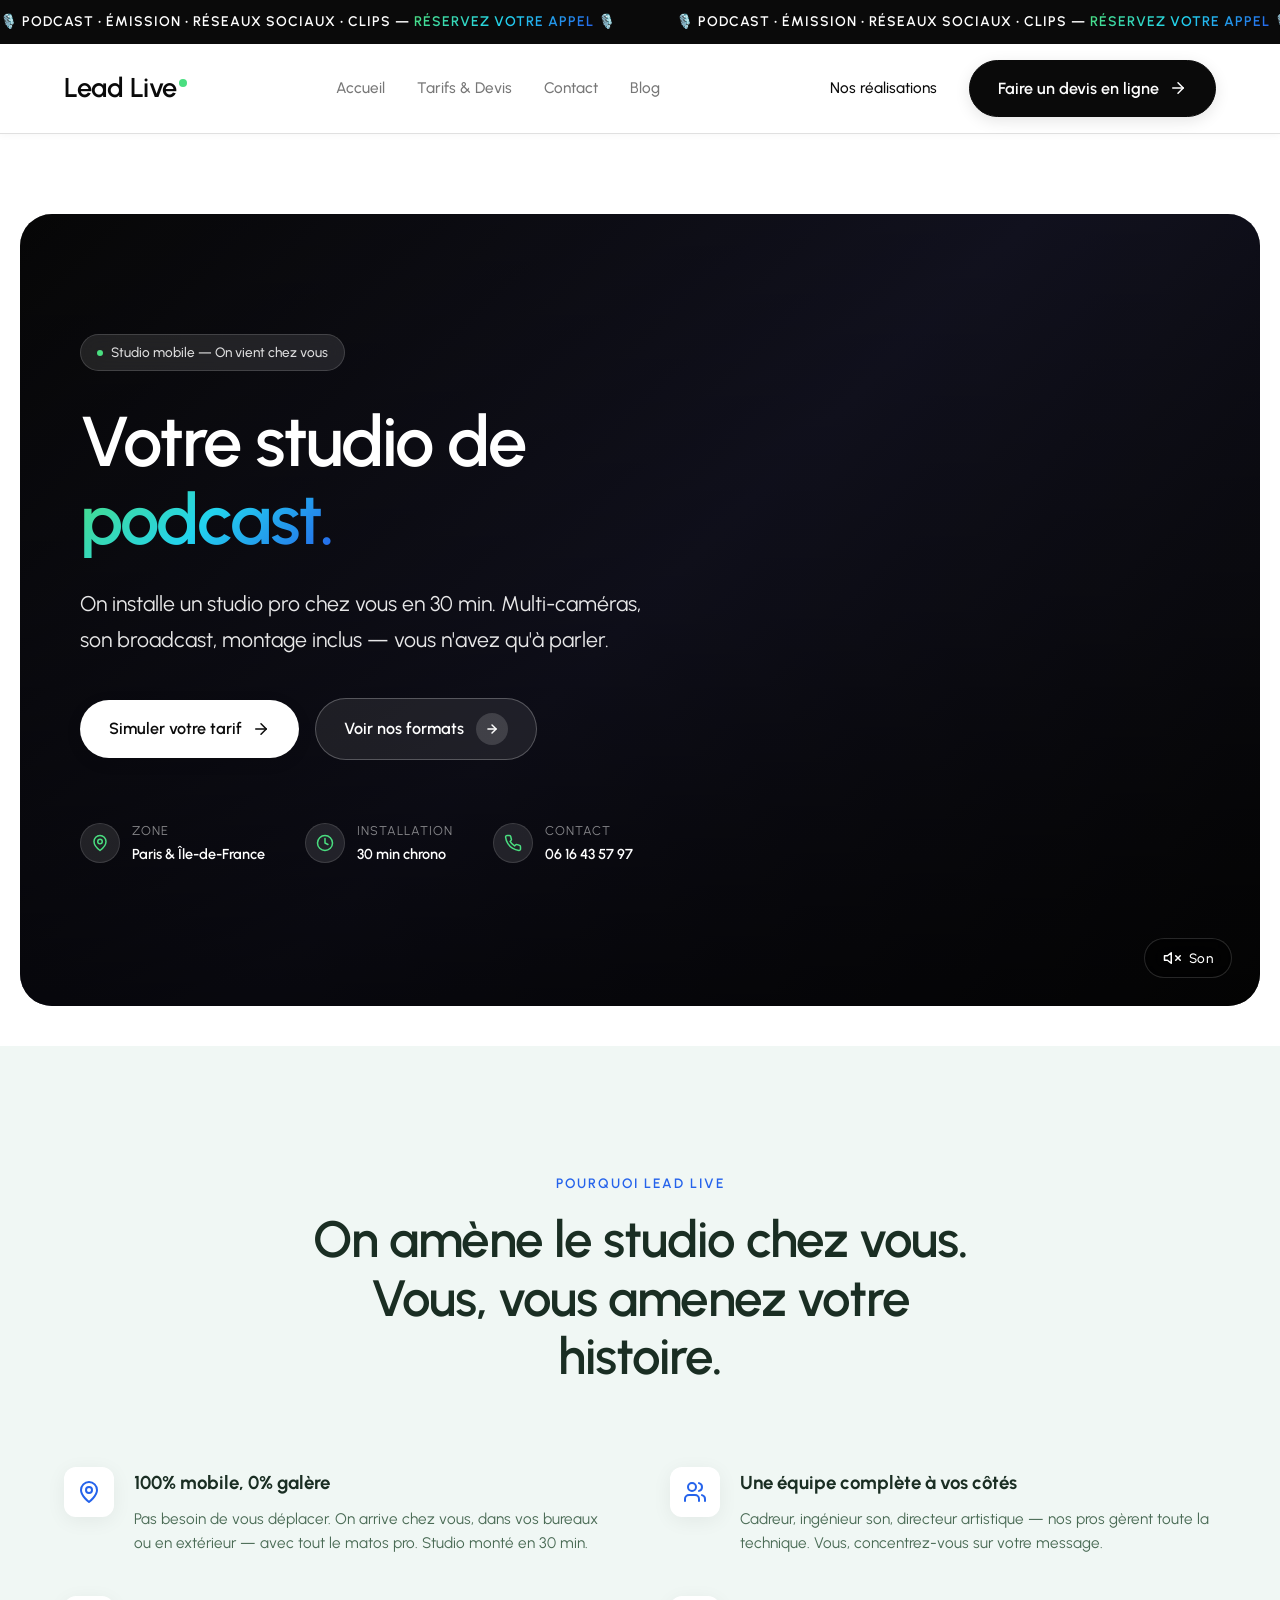
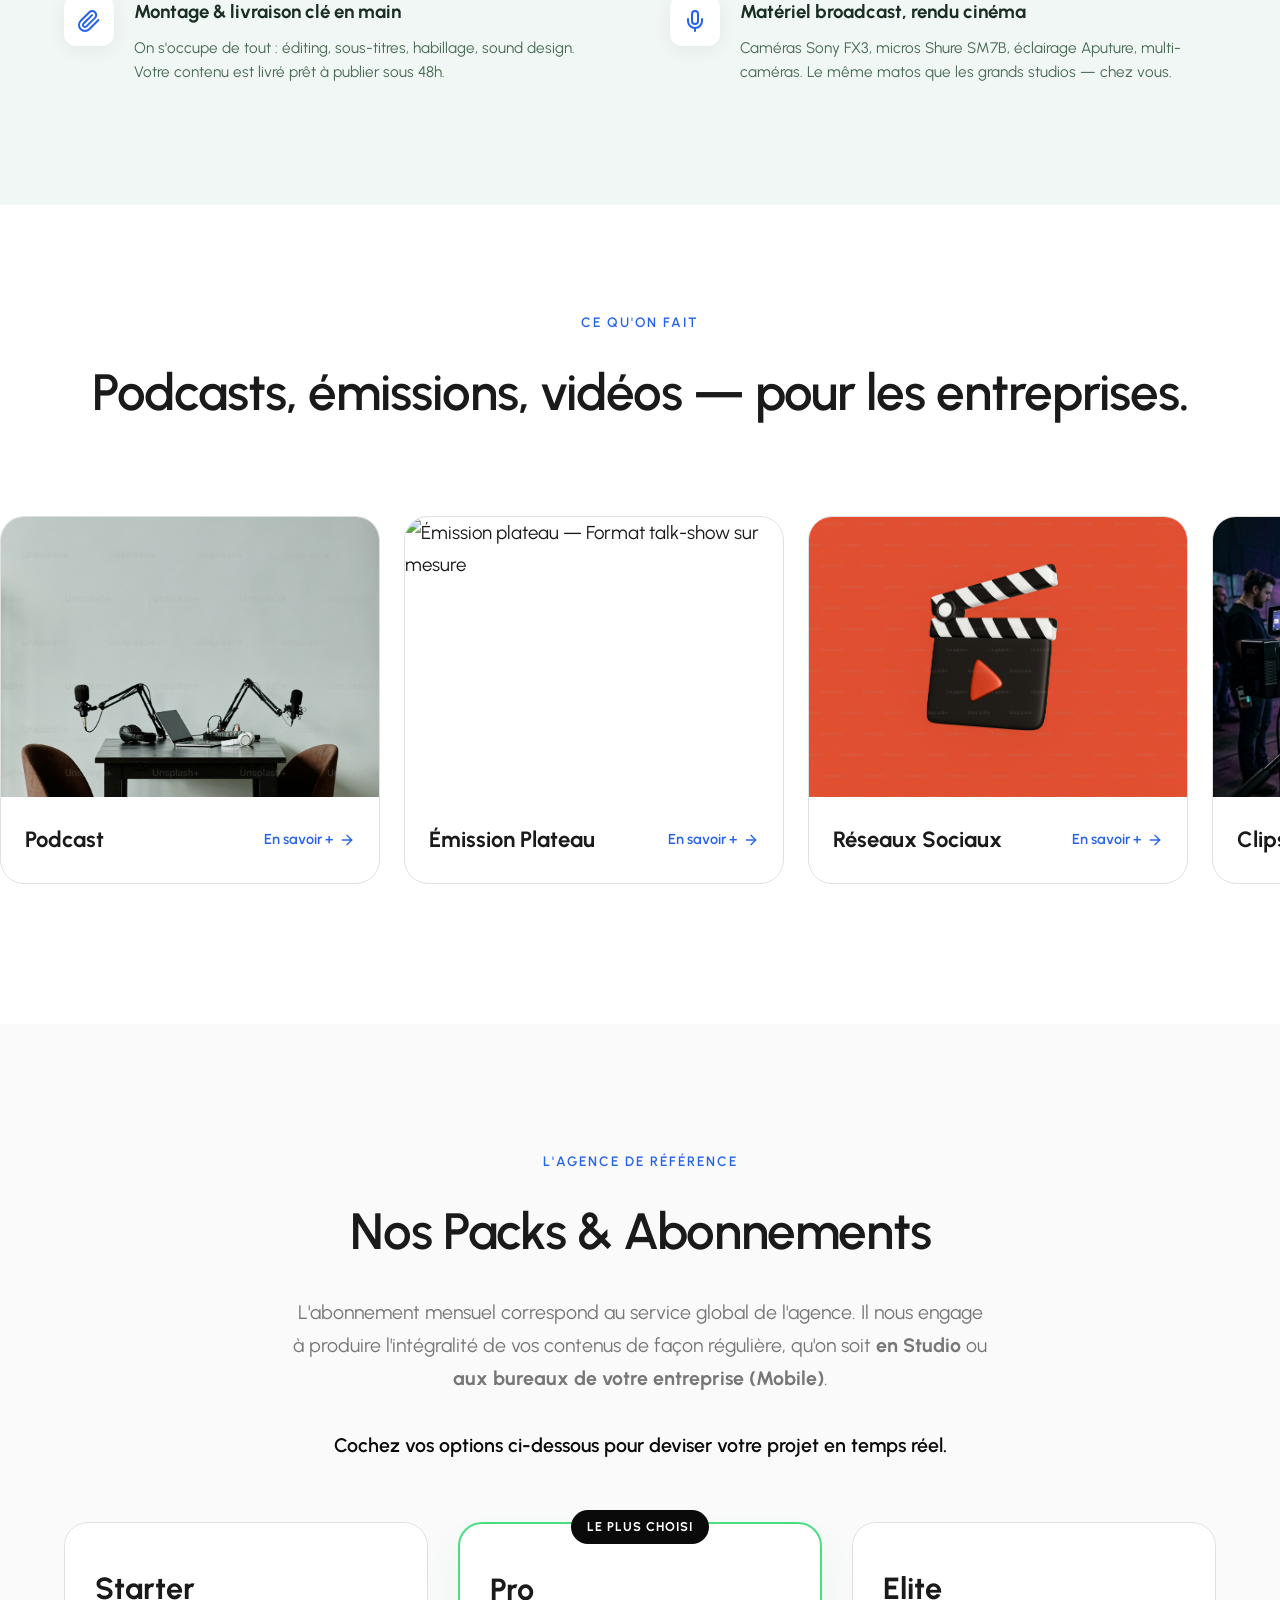
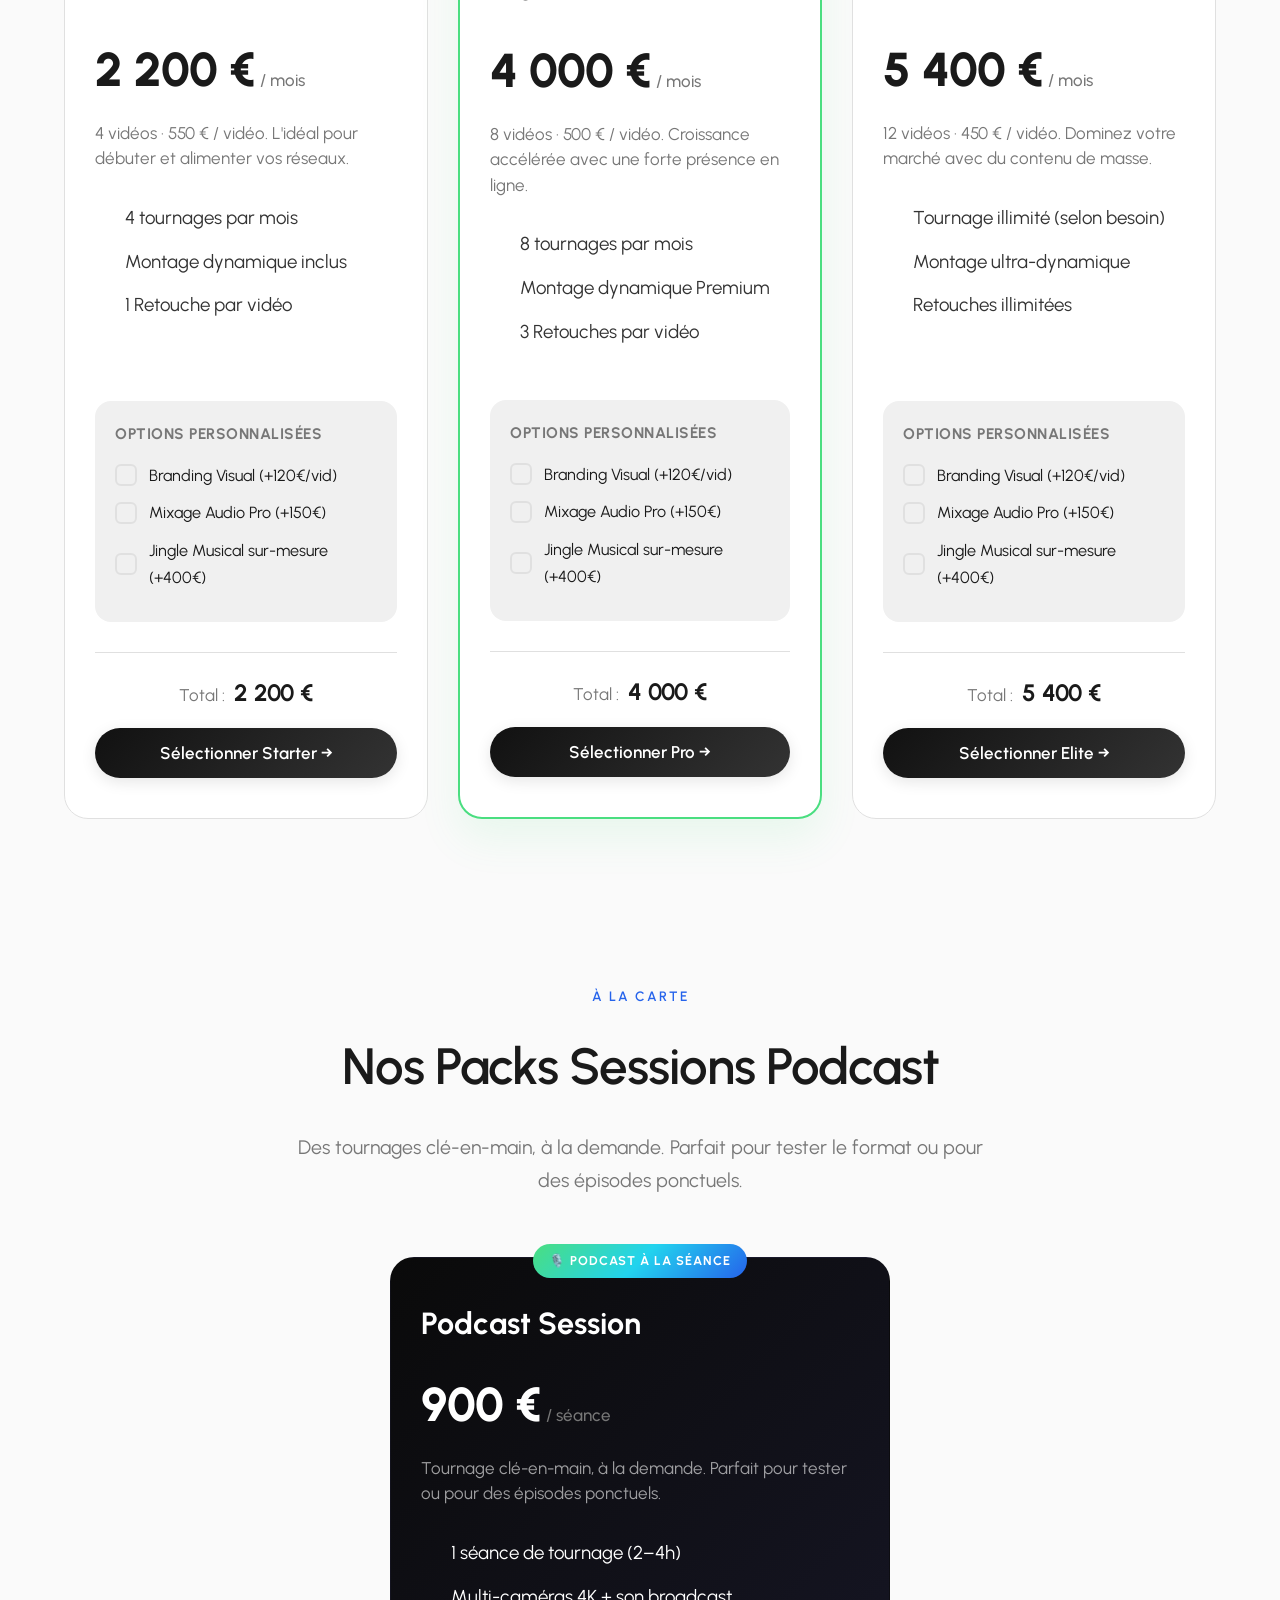
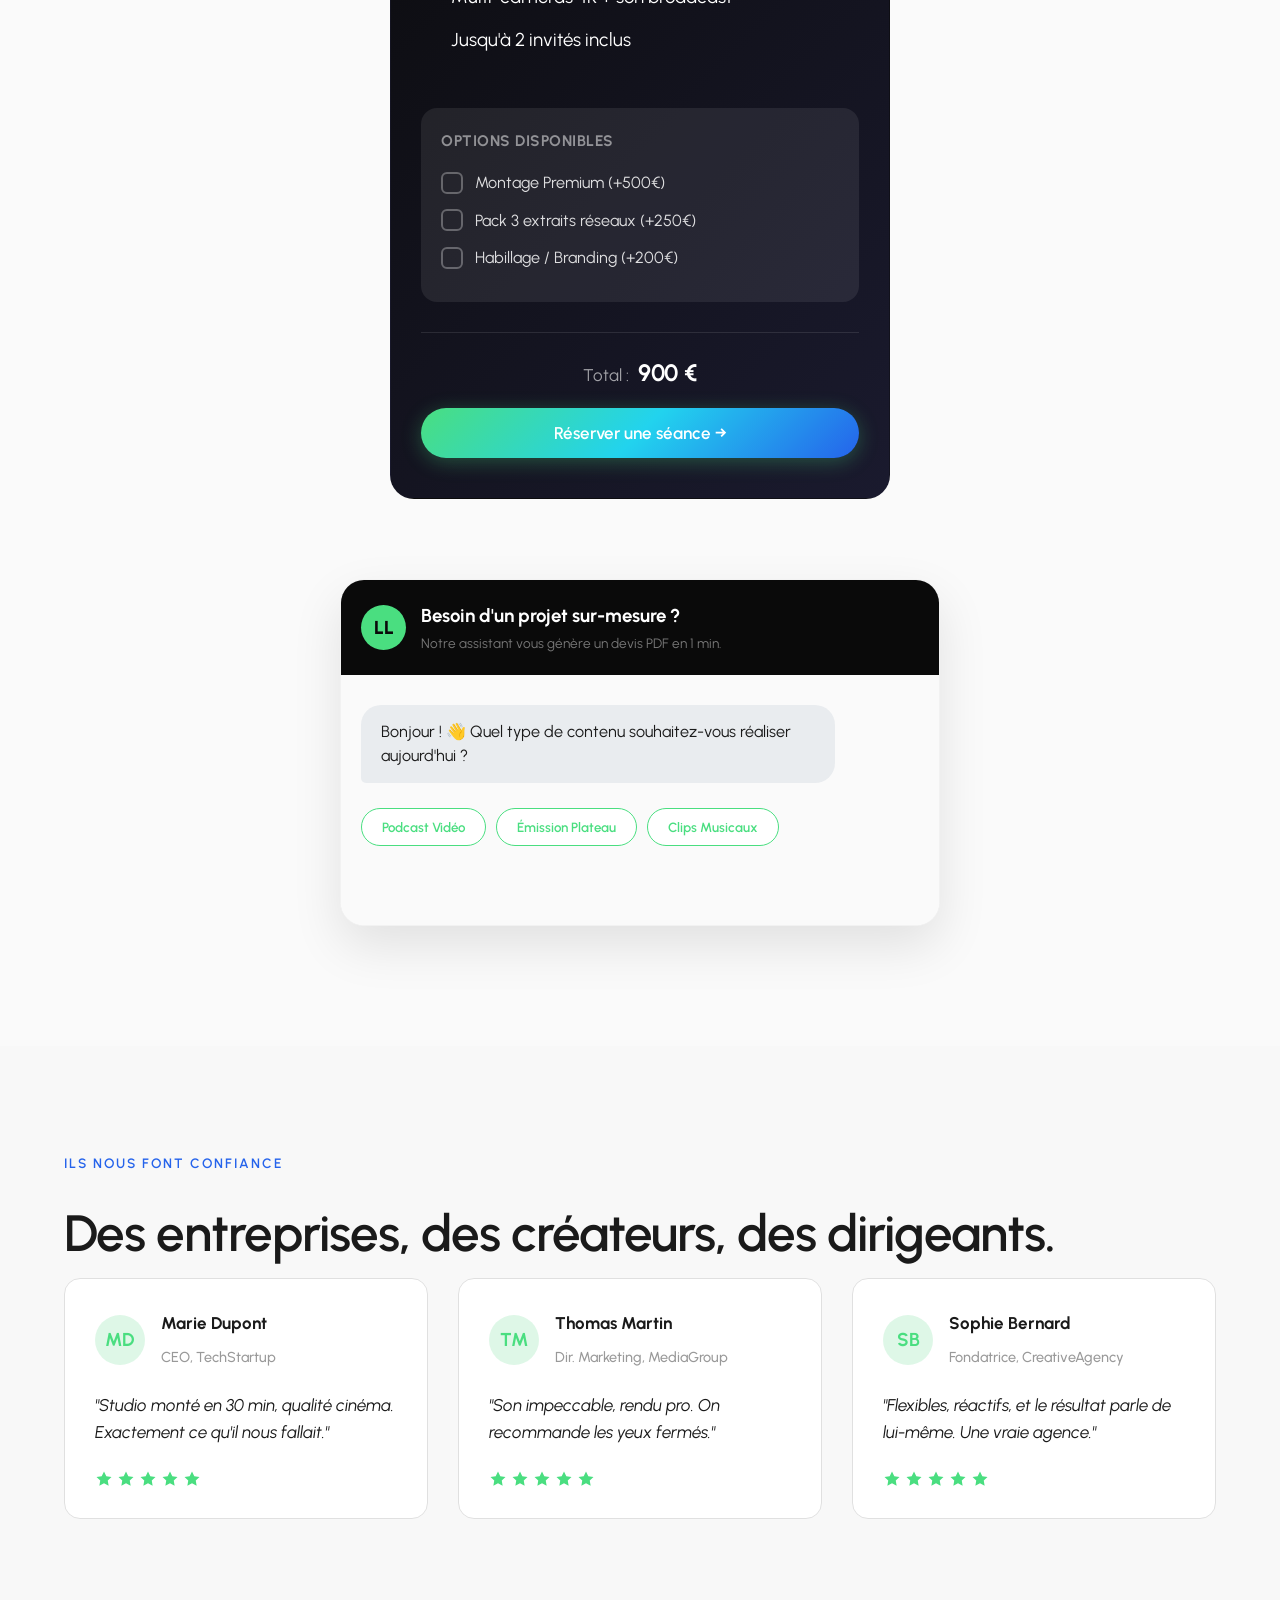
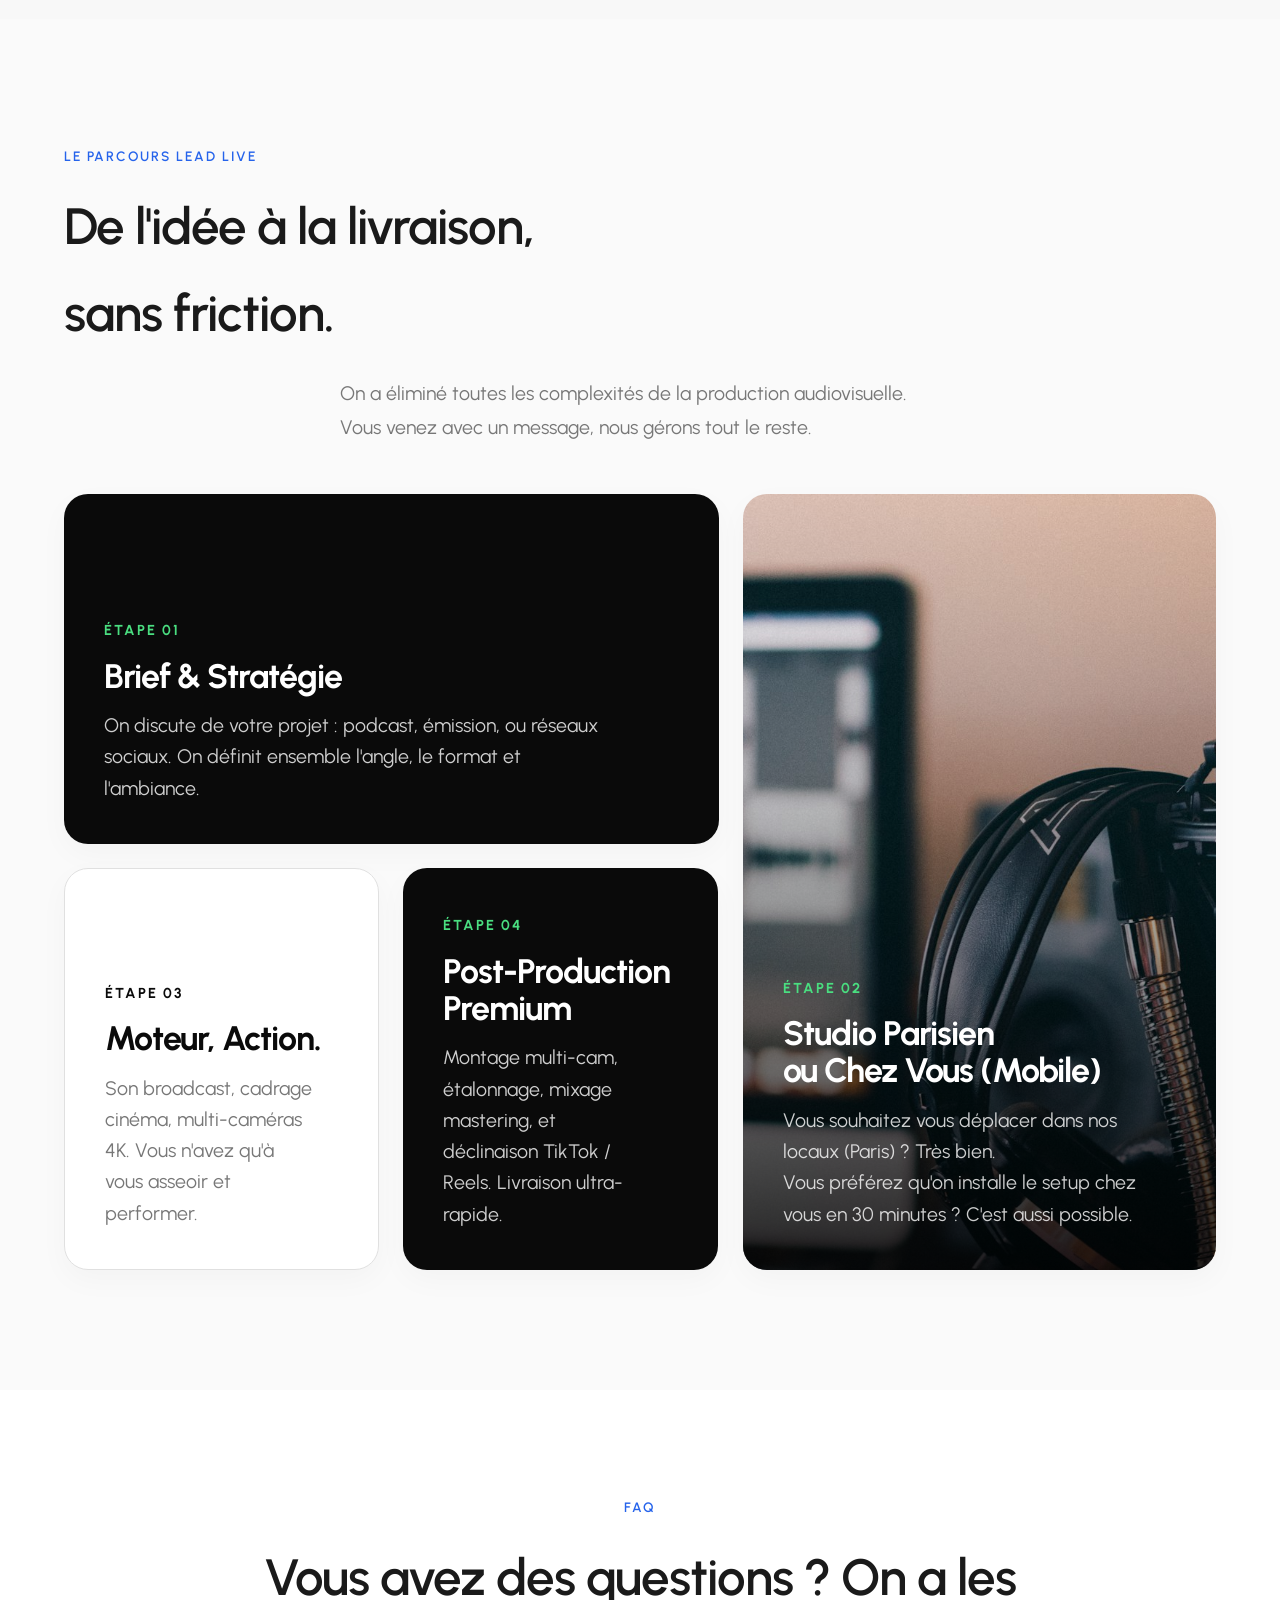
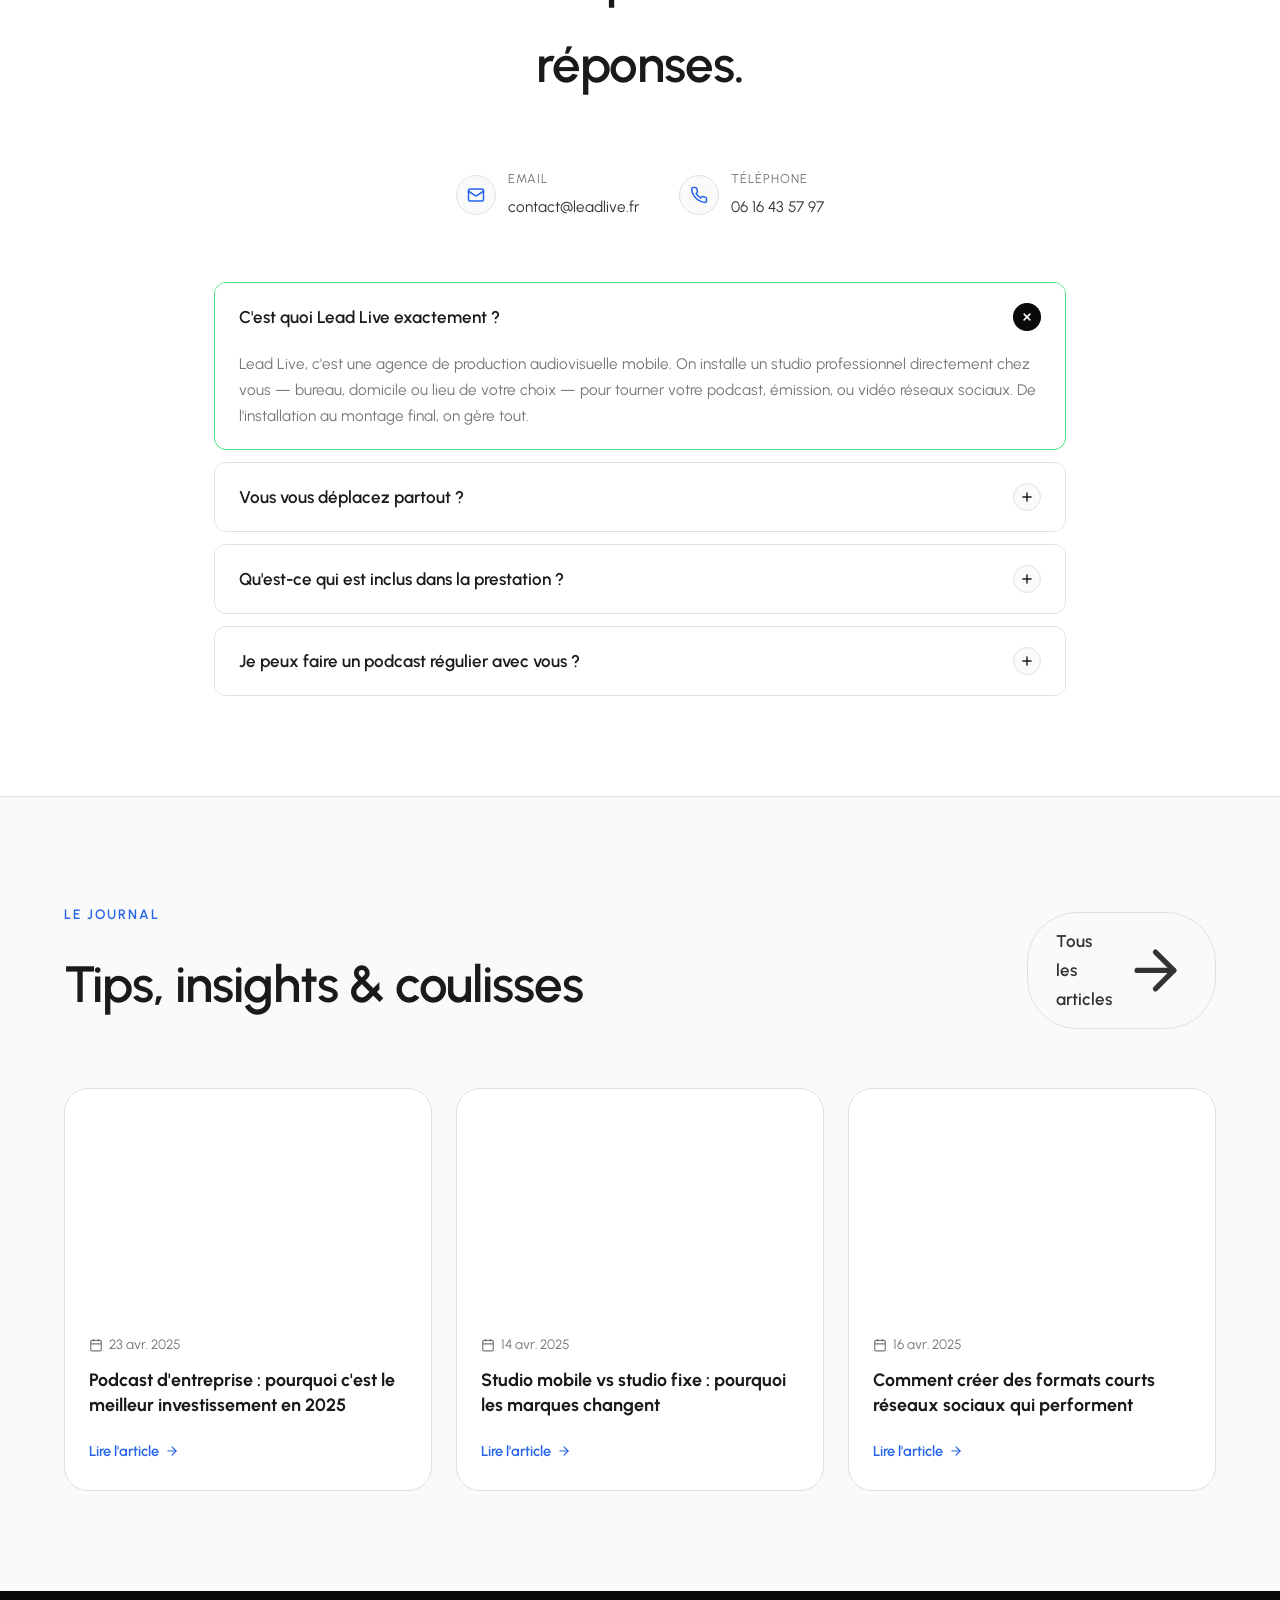
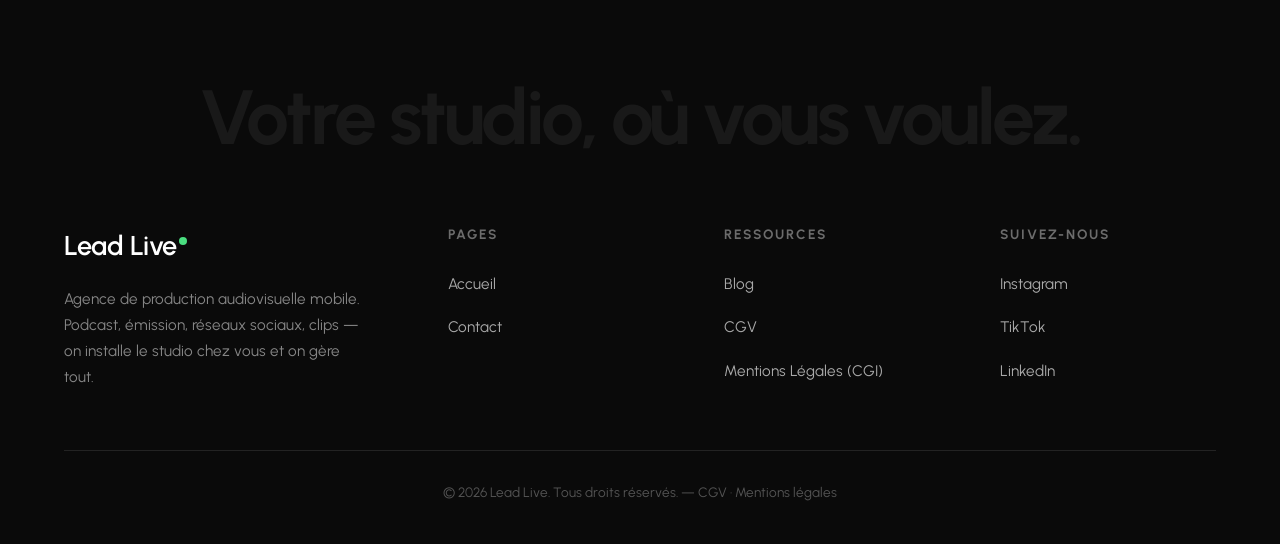
==== commit e89985d1: "fix(UI): fix youtube video iframe logic, split pricing sections, redirect all packs to configurator" ====
--- a/index.html
+++ b/index.html
@@ -54,7 +54,7 @@
   <section class="hero" id="hero">
     <div class="hero-video-wrapper">
       <!-- YouTube Background Video via IFrame API -->
-      <div id="ytPlayerContainer"></div>
+      <div id="yt-player"></div>
       <div class="hero-video-overlay"></div>
 
       <!-- Mute / Unmute toggle -->
@@ -128,8 +128,7 @@
     </div>
   </section>
 
-  <!-- YouTube IFrame API -->
-  <script src="https://www.youtube.com/iframe_api"></script>
+  <!-- YouTube logic initialized in JS -->
 
   <!-- ===== WELCOME SECTION ===== -->
   <section class="welcome" id="welcome">
@@ -369,6 +368,23 @@
           </div>
         </div>
 
+        </div>
+      </div>
+    </div>
+  </section>
+
+  <!-- ===== PRICING PODCAST SESSION ===== -->
+  <section class="pricing-section" id="pricing-podcast" style="padding-top: 40px;">
+    <div class="container">
+      <div class="section-header reveal text-center">
+        <span class="section-label">À La Carte</span>
+        <h2>Nos Packs Sessions Podcast</h2>
+        <p style="color: var(--text-muted); margin-top:20px; font-size: 1.15rem; max-width: 700px; margin-left: auto; margin-right: auto; line-height: 1.7;">
+          Des tournages clé-en-main, à la demande. Parfait pour tester le format ou pour des épisodes ponctuels.
+        </p>
+      </div>
+
+      <div class="pricing-deck" style="justify-content: center; max-width: 500px; margin-left: auto; margin-right: auto;">
         <!-- Podcast à la Séance Card (NEW) -->
         <div class="price-layer-card podcast-session reveal reveal-delay-4" id="pack-podcast-session" data-base="900" data-name="Podcast Séance">
           <div class="badge-session">🎙️ PODCAST À LA SÉANCE</div>
--- a/css/style.css
+++ b/css/style.css
@@ -345,7 +345,7 @@
   background-image: linear-gradient(135deg, #0a0a0a 0%, #1a1a2e 50%, #0a0a0a 100%);
 }
 
-#ytPlayerContainer {
+#yt-player {
   position: absolute;
   top: 50%;
   left: 50%;
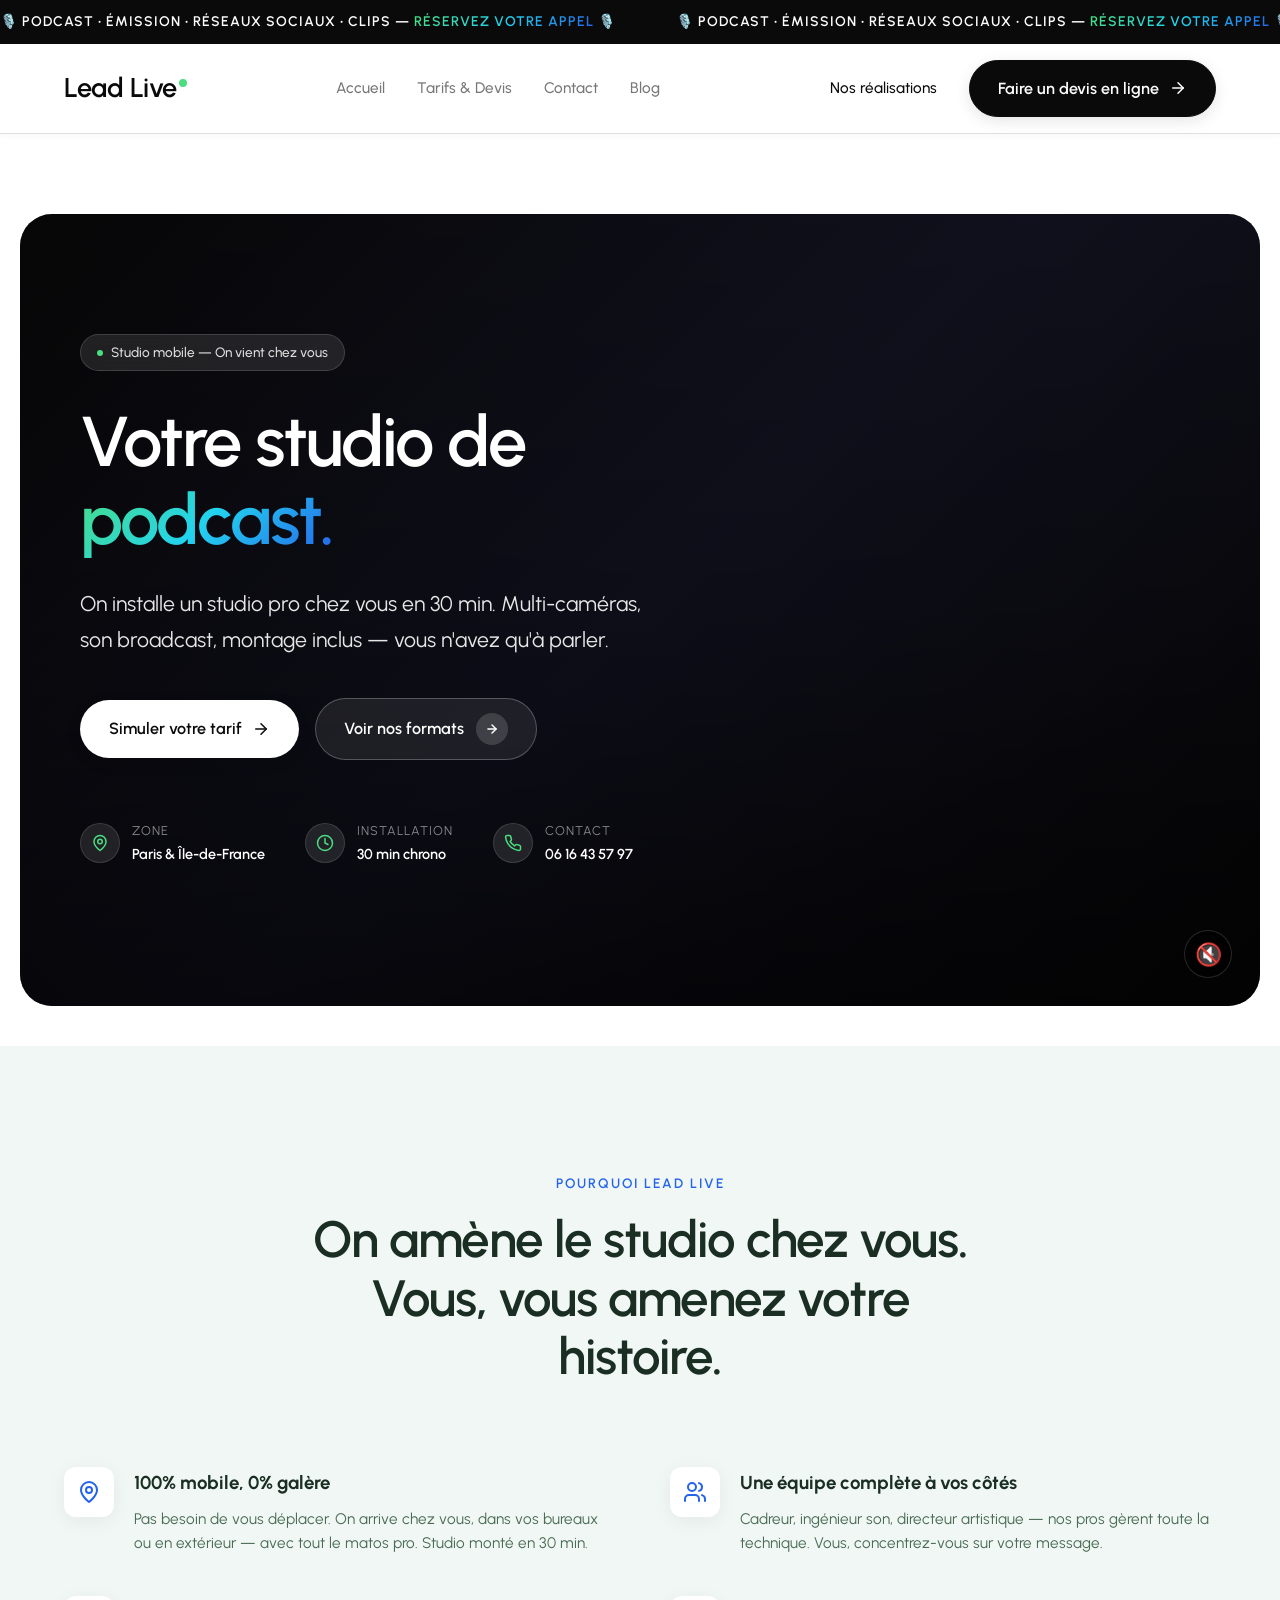
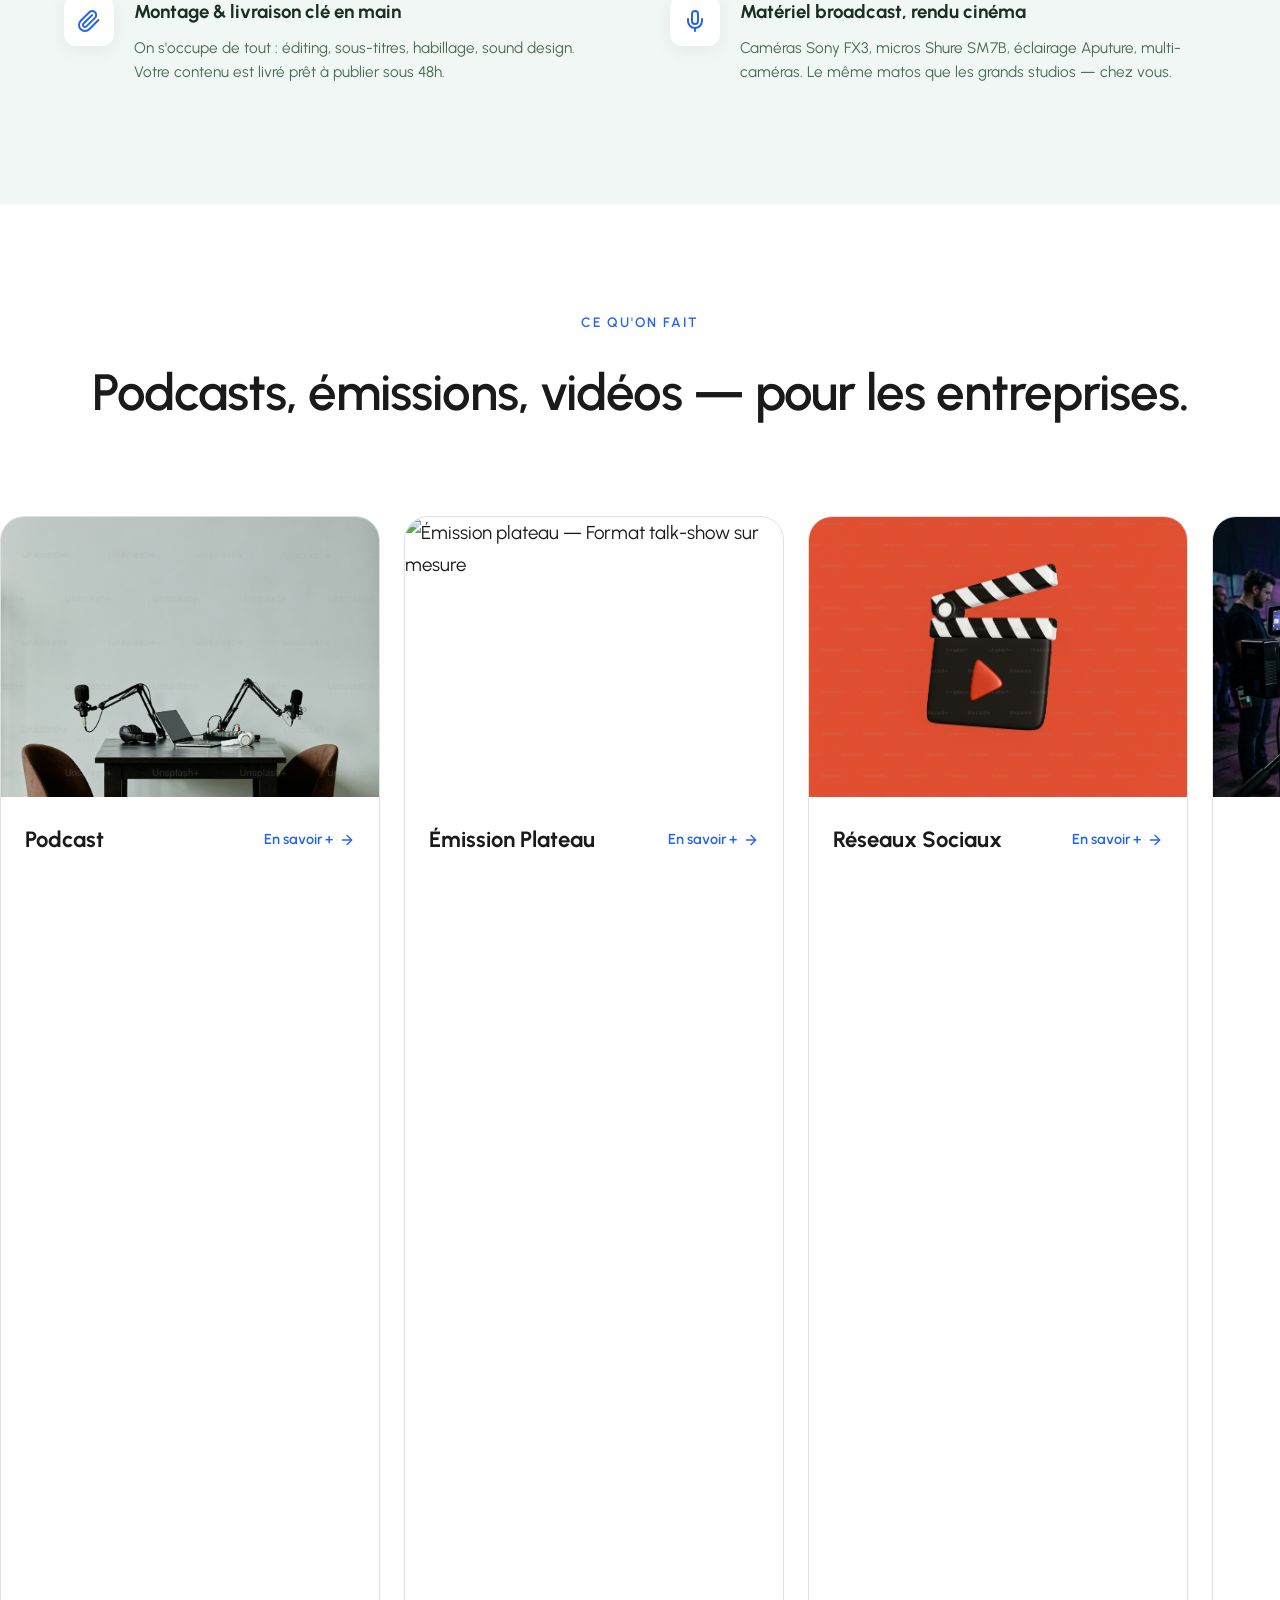
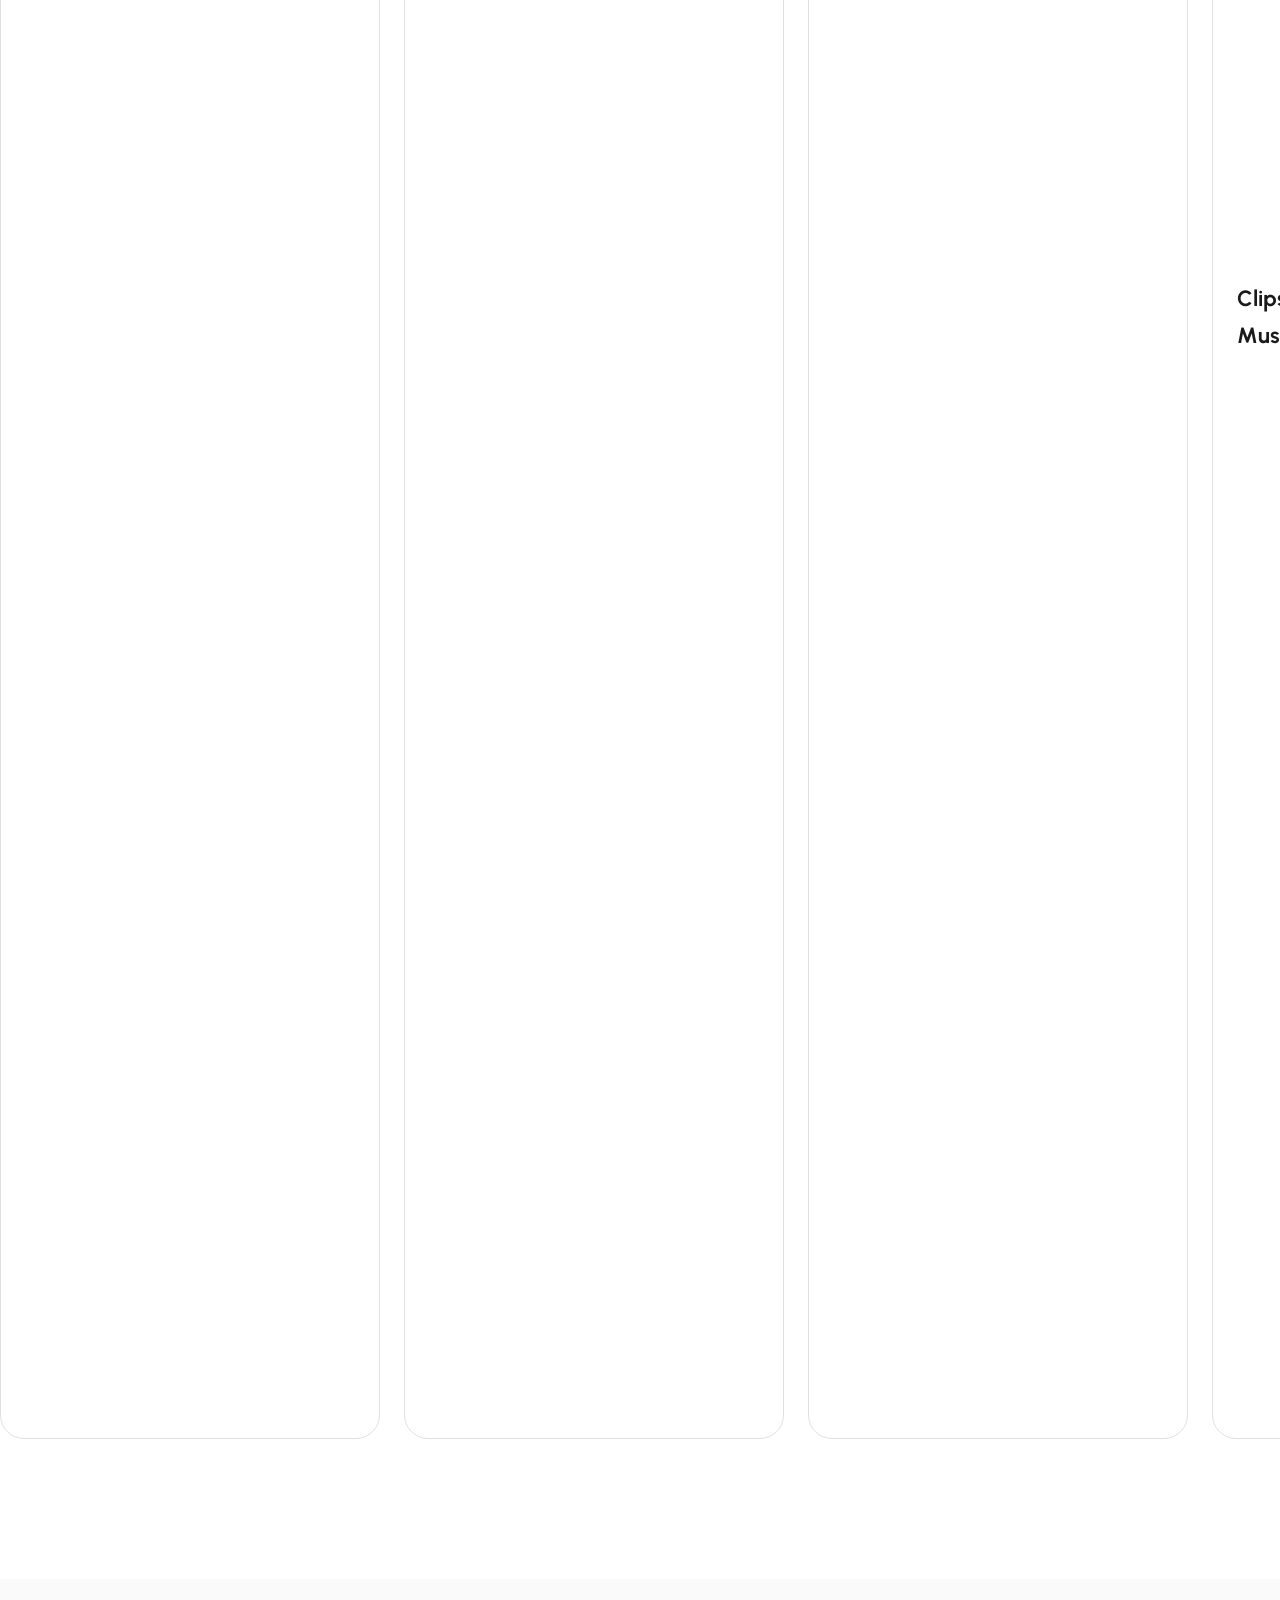
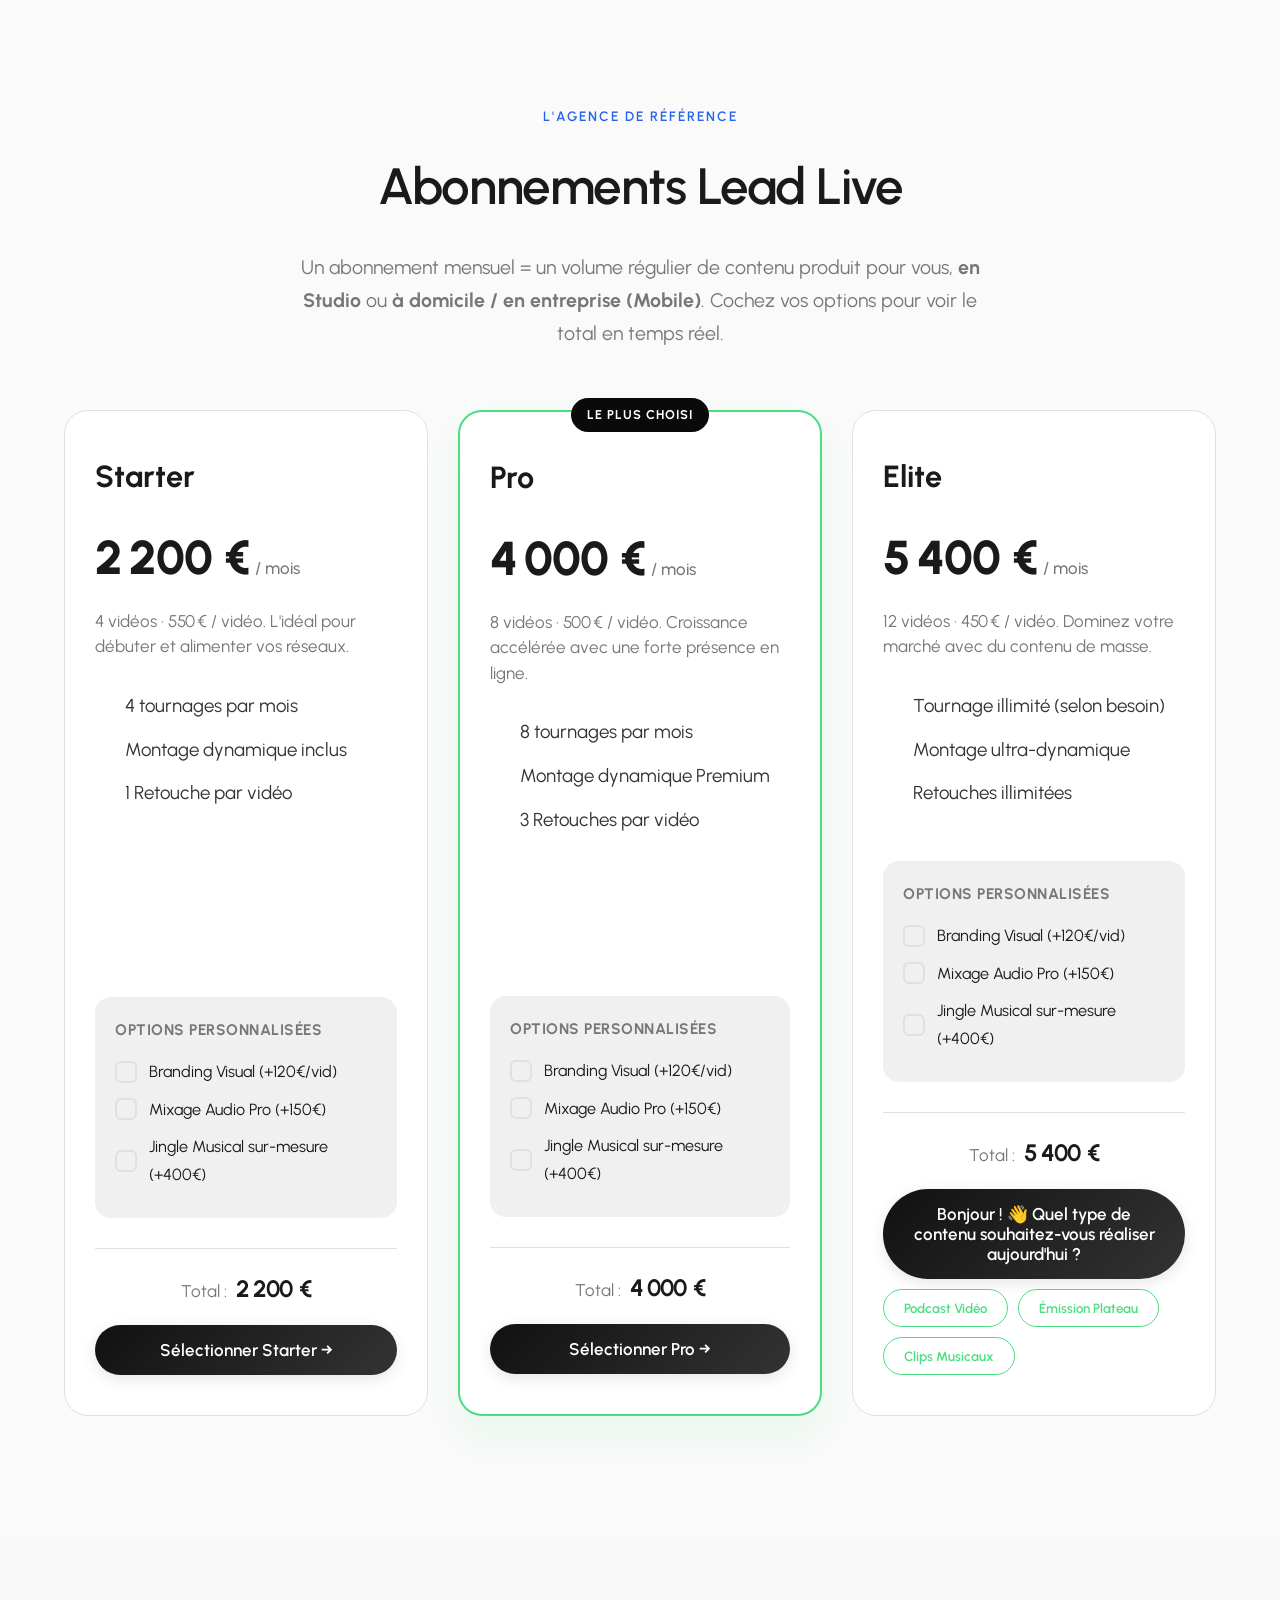
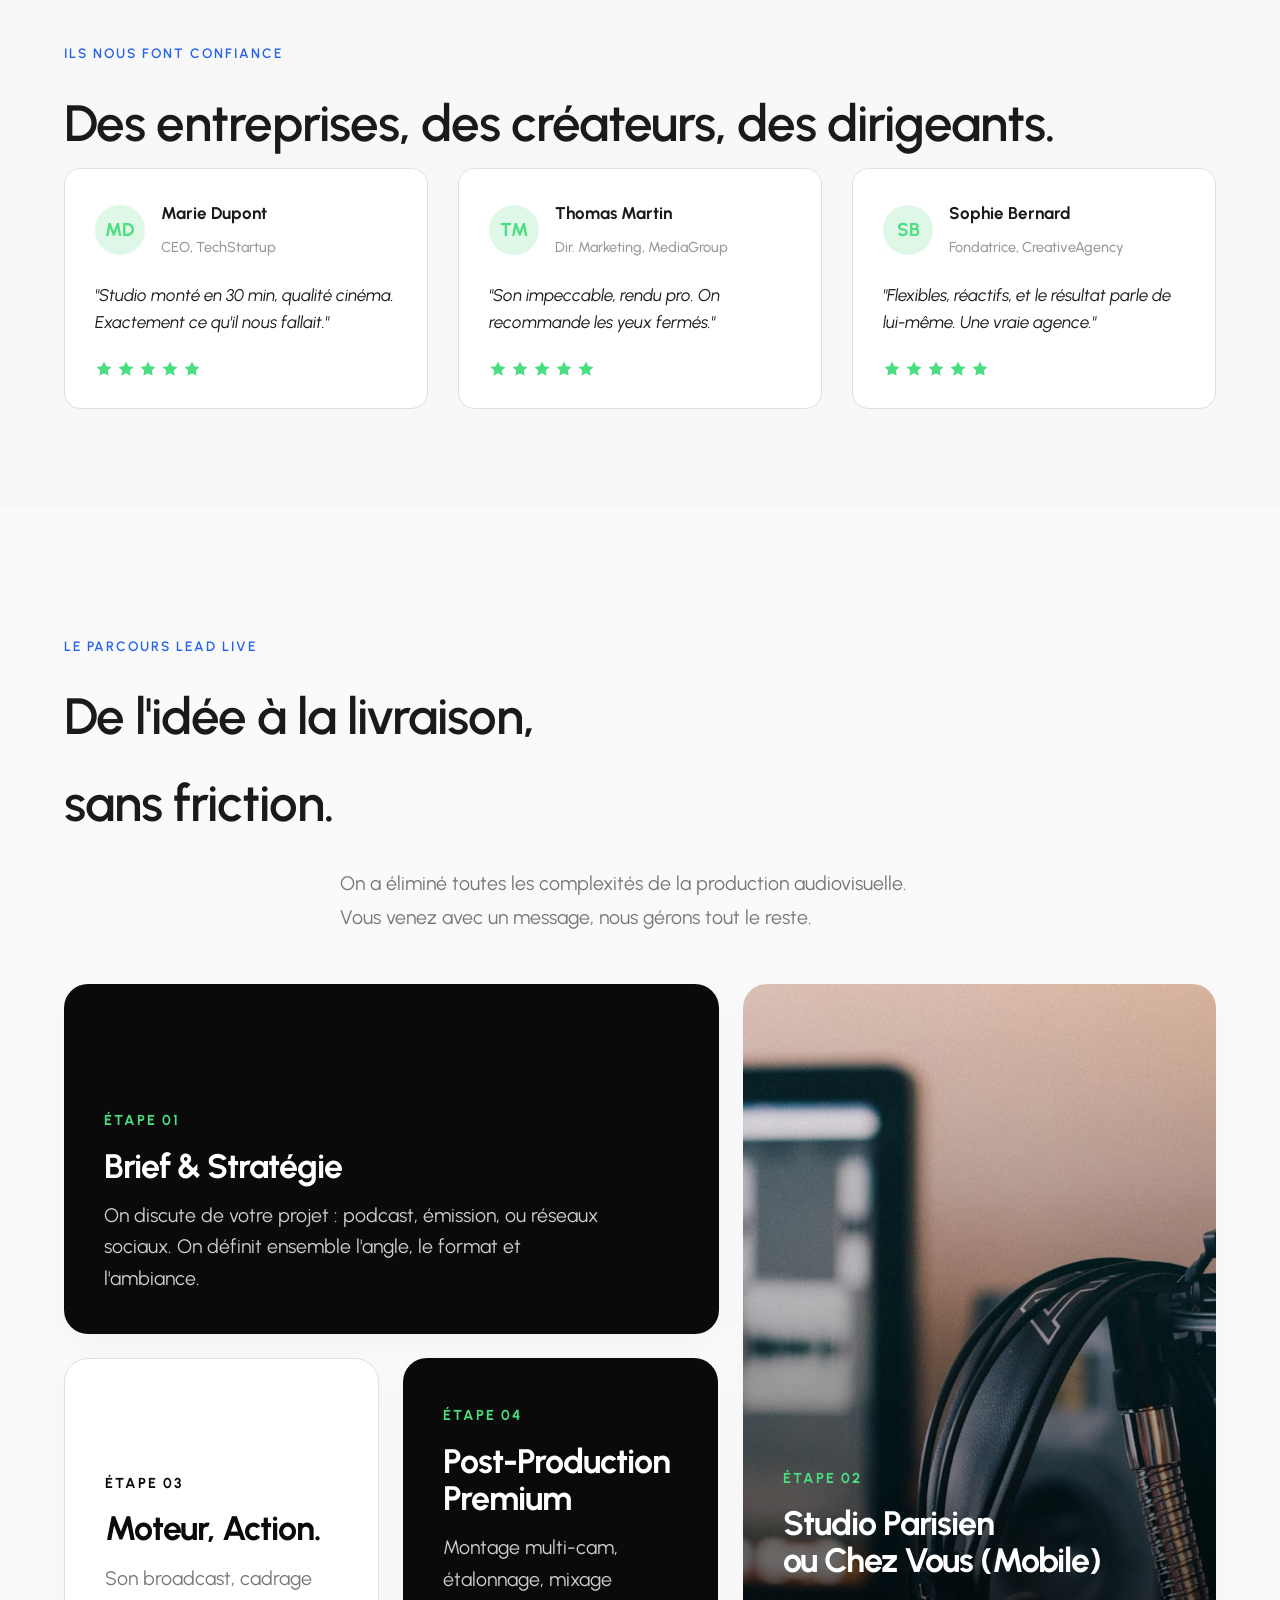
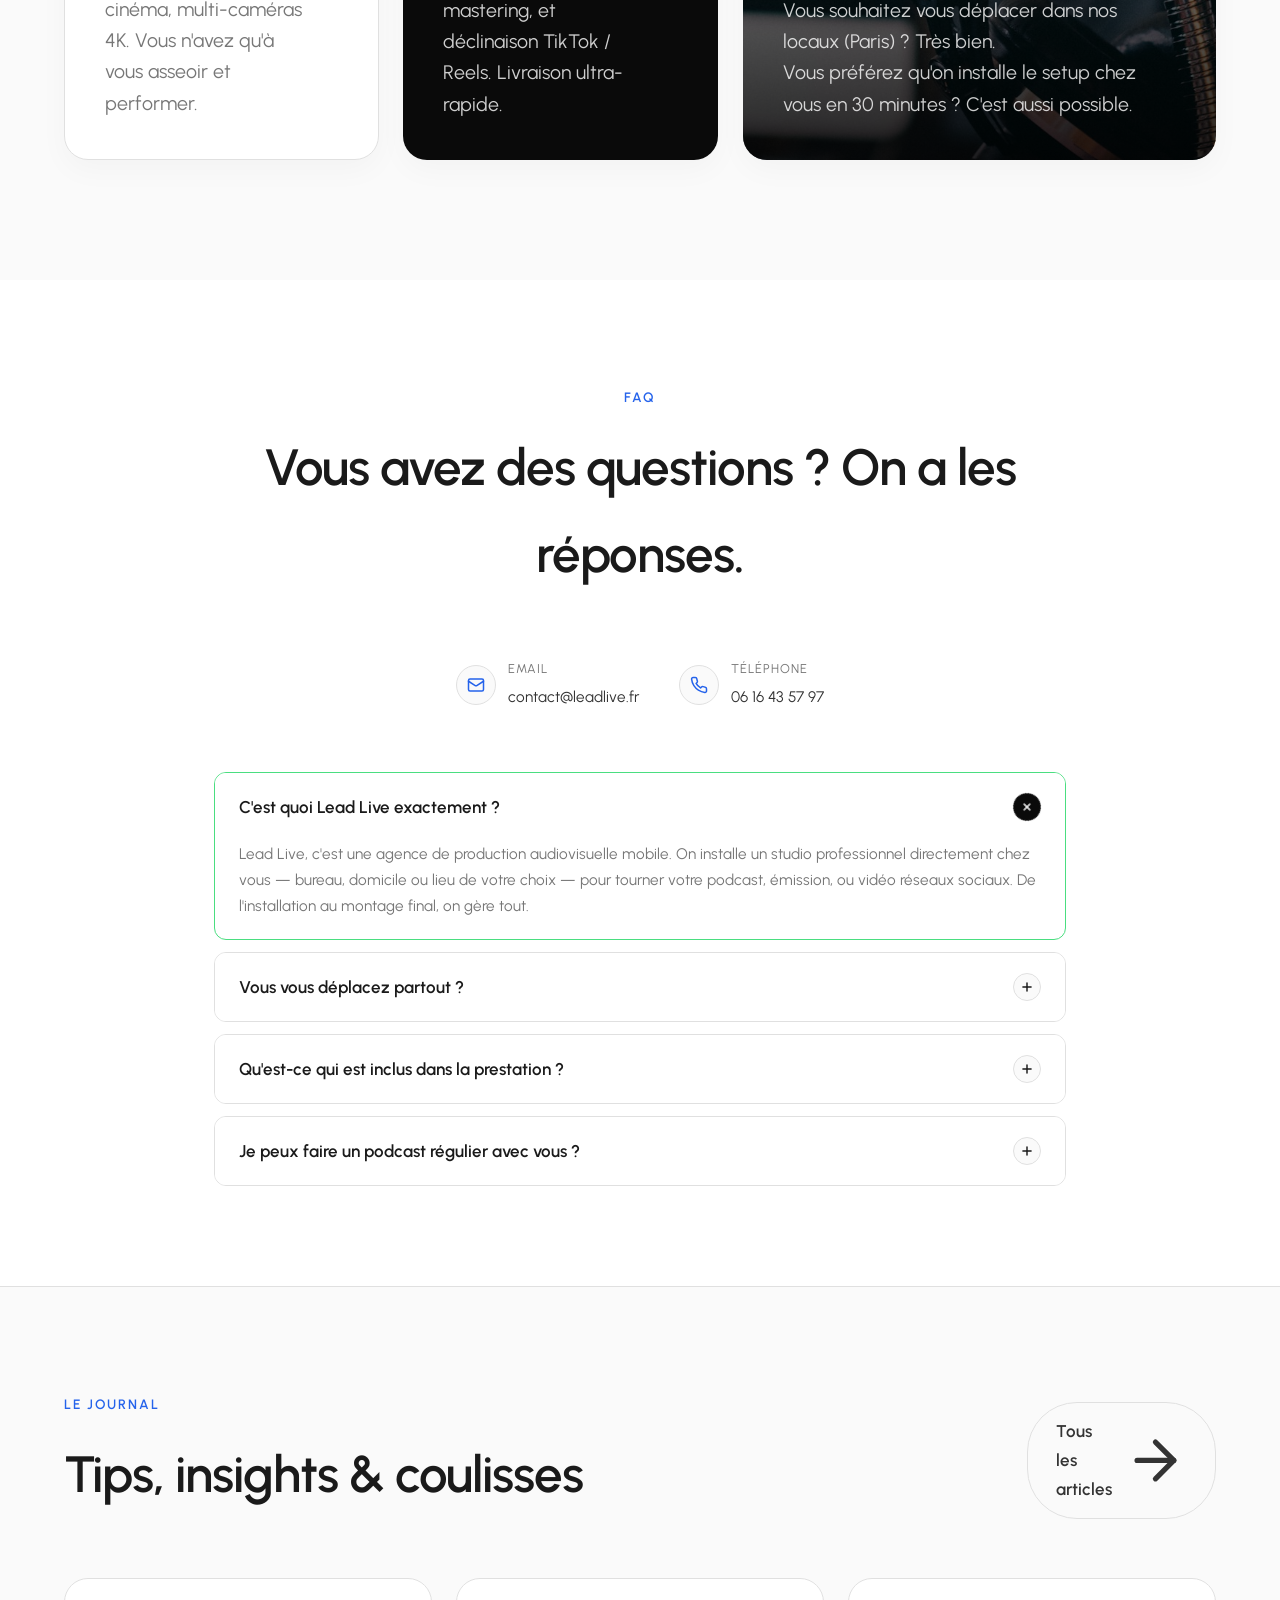
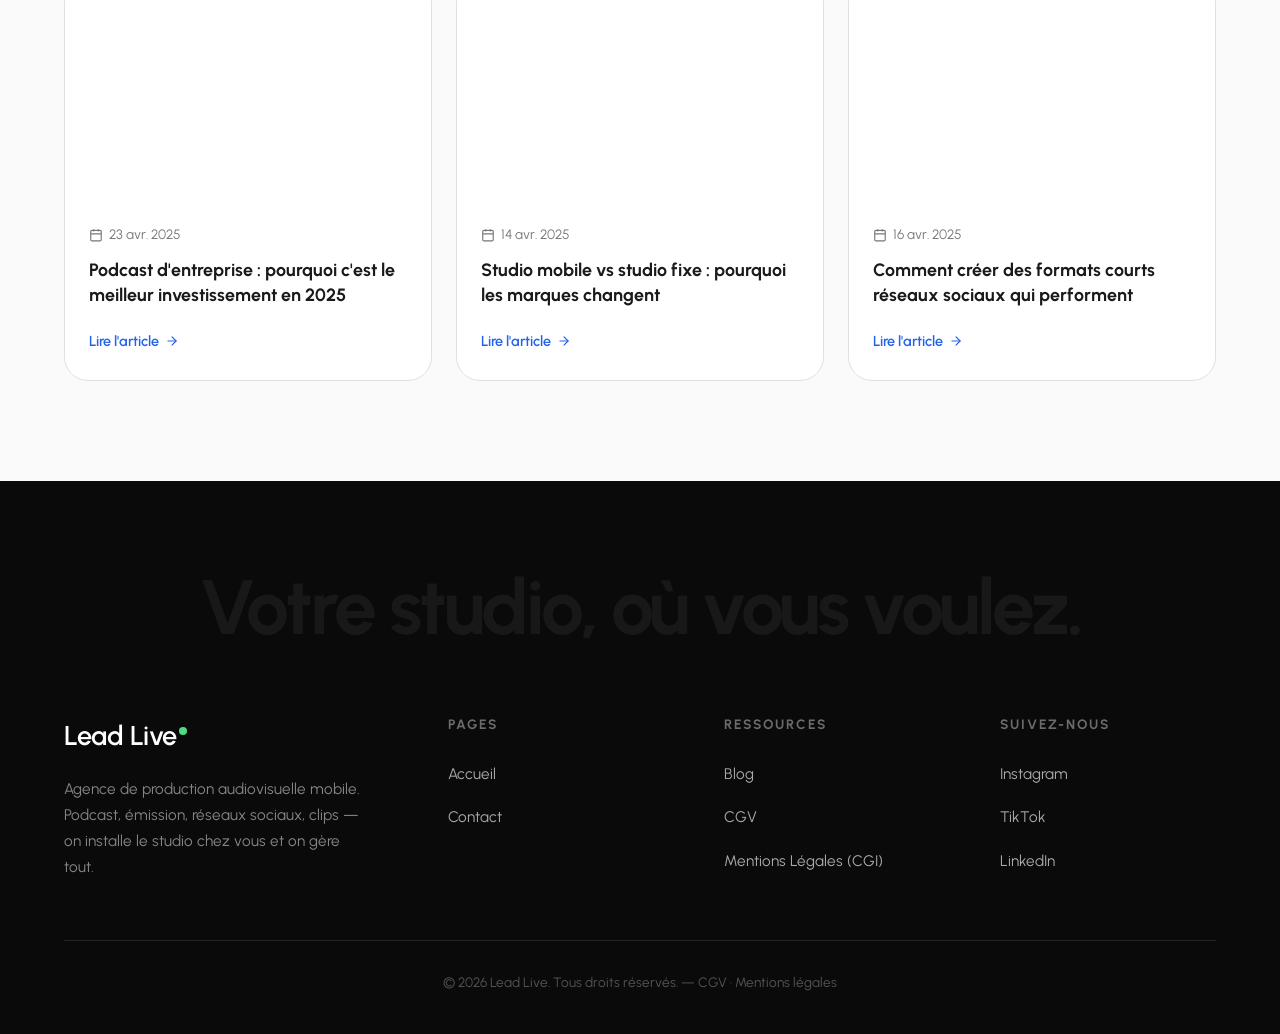
==== commit d29be72f: "fix(forms): make phone number fields mandatory" ====
--- a/index.html
+++ b/index.html
@@ -50,20 +50,29 @@
   <!-- Mobile overlay -->
   <div class="mobile-overlay" id="mobileOverlay"></div>
 
-  <!-- ===== HERO SECTION — YOUTUBE VIDEO ===== -->
+  <!-- ===== HERO SECTION — YOUTUBE VIDEO BACKGROUND ===== -->
   <section class="hero" id="hero">
     <div class="hero-video-wrapper">
-      <!-- YouTube Background Video via IFrame API -->
+
+      <!-- YouTube IFrame Player Container -->
       <div id="yt-player"></div>
+
+      <!-- Overlay (blocks clicks on YT logo, preserves interactions) -->
       <div class="hero-video-overlay"></div>
 
-      <!-- Mute / Unmute toggle -->
-      <button class="hero-sound-toggle" id="heroSoundToggle" aria-label="Activer le son">
-        <svg class="icon-muted" xmlns="http://www.w3.org/2000/svg" viewBox="0 0 24 24" fill="none" stroke="currentColor" stroke-width="2" stroke-linecap="round" stroke-linejoin="round"><polygon points="11 5 6 9 2 9 2 15 6 15 11 19 11 5"/><line x1="23" x2="17" y1="9" y2="15"/><line x1="17" x2="23" y1="9" y2="15"/></svg>
-        <svg class="icon-unmuted" xmlns="http://www.w3.org/2000/svg" viewBox="0 0 24 24" fill="none" stroke="currentColor" stroke-width="2" stroke-linecap="round" stroke-linejoin="round"><polygon points="11 5 6 9 2 9 2 15 6 15 11 19 11 5"/><path d="M15.54 8.46a5 5 0 0 1 0 7.07"/><path d="M19.07 4.93a10 10 0 0 1 0 14.14"/></svg>
-        <span class="sound-label">Son</span>
-      </button>
-
+      <!-- Mute / Unmute button -->
+      <button id="mute-btn" onclick="toggleMute()" aria-label="Activer /Désactiver le son" style="
+        position:absolute; bottom:28px; right:28px;
+        background:rgba(0,0,0,0.45); color:#fff;
+        border:1px solid rgba(255,255,255,0.15); border-radius:50%;
+        width:48px; height:48px; font-size:22px;
+        backdrop-filter:blur(12px); -webkit-backdrop-filter:blur(12px);
+        cursor:pointer; z-index:10;
+        display:flex; align-items:center; justify-content:center;
+        transition: transform 0.2s ease;
+      ">🔇</button>
+
+      <!-- Hero main content -->
       <div class="hero-content">
         <div class="hero-badge">
           <span class="dot"></span>
@@ -71,7 +80,7 @@
         </div>
 
         <h1>
-          Votre studio de 
+          Votre studio de 
           <span class="rotating-word" id="rotatingWord">
             <span class="active">podcast.</span>
             <span>émission.</span>
@@ -102,7 +111,7 @@
             </div>
             <div class="info-text">
               <div class="info-label">Zone</div>
-              <div class="info-value">Paris & Île-de-France</div>
+              <div class="info-value">Paris &amp; Île-de-France</div>
             </div>
           </div>
           <div class="hero-info-item">
@@ -239,22 +248,100 @@
           <span class="studio-name">Clips Musicaux</span>
           <span class="studio-cta">
             En savoir +
-            <svg xmlns="http://www.w3.org/2000/svg" viewBox="0 0 24 24" fill="none" stroke="currentColor" stroke-width="2" stroke-linecap="round" stroke-linejoin="round"><path d="M5 12h14"/><path d="m12 5 7 7-7 7"/></svg>
-          </span>
+            <svg xmlns="http://www.w3.org/2000/svg" viewBox="0 0 24 24" fill="none" strok  <!-- ===== PODCAST SESSIONS — À LA CARTE (en premier, avant les abonnements) ===== -->
+  <section class="pricing-section" id="pricing-podcast" style="background: var(--white);">
+    <div class="container">
+      <div class="section-header reveal text-center">
+        <span class="section-label">À La Carte</span>
+        <h2>Sessions Podcast &amp; Émission</h2>
+        <p style="color: var(--text-muted); margin-top:20px; font-size: 1.15rem; max-width: 700px; margin-left: auto; margin-right: auto; line-height: 1.7;">
+          Tournage clé-en-main, à la demande. Parfait pour tester le format ou pour réaliser des épisodes ponctuels — sans engagement mensuel.
+        </p>
+      </div>
+
+      <div class="pricing-deck" style="justify-content: center; max-width: 520px; margin-left: auto; margin-right: auto;">
+        <!-- Podcast à la Séance Card -->
+        <div class="price-layer-card podcast-session reveal reveal-delay-1" id="pack-podcast-session" data-base="900" data-name="Podcast Session">
+          <div class="badge-session">🎤 PODCAST À LA SÉANCE</div>
+          <h3>Pack Session</h3>
+          <div class="base-price">900&nbsp;€ <span class="interval">/ séance</span></div>
+          <p class="desc">Tournage multi-cam à la demande. 2 à 4h de production, tout inclus.</p>
+          <ul class="features">
+            <li><svg xmlns="http://www.w3.org/2000/svg" viewBox="0 0 24 24" fill="none" class="check-icon"><polyline points="20 6 9 17 4 12"/></svg> 1 séance de tournage (2-4h)</li>
+            <li><svg xmlns="http://www.w3.org/2000/svg" viewBox="0 0 24 24" fill="none" class="check-icon"><polyline points="20 6 9 17 4 12"/></svg> Multi-caméras 4K + son broadcast</li>
+            <li><svg xmlns="http://www.w3.org/2000/svg" viewBox="0 0 24 24" fill="none" class="check-icon"><polyline points="20 6 9 17 4 12"/></svg> Jusqu'à 2 invités inclus</li>
+            <li><svg xmlns="http://www.w3.org/2000/svg" viewBox="0 0 24 24" fill="none" class="check-icon"><polyline points="20 6 9 17 4 12"/></svg> Installation studio en 30 min</li>
+          </ul>
+
+          <div class="card-options">
+            <h4>Options — Podcast / Émission</h4>
+
+            <label class="opt-toggle">
+              <input type="checkbox" value="500" data-mult="1">
+              <span class="toggle-box"></span>
+              <span class="opt-label">✂️ Montage premium (+500€)</span>
+            </label>
+            <p class="opt-hint">✔ Multicam fluide &middot; ✔ Nettoyage audio &middot; ✔ Cut dynamique &middot; ✔ Export diffusion</p>
+
+            <label class="opt-toggle">
+              <input type="checkbox" value="300" data-mult="1">
+              <span class="toggle-box"></span>
+              <span class="opt-label">🔴 Diffusion LIVE (+300€)</span>
+            </label>
+            <p class="opt-hint">✔ Streaming en direct &middot; ✔ Gestion technique du flux</p>
+
+            <label class="opt-toggle">
+              <input type="checkbox" value="150" data-mult="1">
+              <span class="toggle-box"></span>
+              <span class="opt-label">🎥 Caméra supplémentaire (+150€)</span>
+            </label>
+            <p class="opt-hint">Recommandé pour un rendu plus immersif.</p>
+
+            <label class="opt-toggle">
+              <input type="checkbox" value="250" data-mult="1" class="exclusive-extraits">
+              <span class="toggle-box"></span>
+              <span class="opt-label">📱 3 extraits réseaux (+250€)</span>
+            </label>
+
+            <label class="opt-toggle">
+              <input type="checkbox" value="400" data-mult="1" class="exclusive-extraits">
+              <span class="toggle-box"></span>
+              <span class="opt-label">📱 5 extraits réseaux (+400€)</span>
+            </label>
+            <p class="opt-hint">✔ Formats verticaux TikTok / Reels / Shorts</p>
+
+            <label class="opt-toggle">
+              <input type="checkbox" value="200" data-mult="1">
+              <span class="toggle-box"></span>
+              <span class="opt-label">🎨 Habillage / Branding (+200€)</span>
+            </label>
+            <p class="opt-hint">✔ Titres animés &middot; ✔ Logo &middot; ✔ Sous-titres stylisés</p>
+
+            <label class="opt-toggle">
+              <input type="checkbox" value="200" data-mult="1">
+              <span class="toggle-box"></span>
+              <span class="opt-label">⚡ Livraison express (+200€)</span>
+            </label>
+            <p class="opt-hint">✔ Livraison prioritaire &middot; Idéal contenu urgent</p>
+          </div>
+
+          <div class="card-footer">
+            <div class="calc-total">Total : <strong class="display-total">900&nbsp;€</strong></div>
+            <button class="submit-pack" data-pack="Podcast Session — 900 €/séance">📄 Obtenir un devis &rarr;</button>
+          </div>
         </div>
       </div>
     </div>
   </section>
 
-  <!-- ===== PRICING & CONFIGURATEUR ===== -->
-  <section class="pricing-section" id="pricing">
+  <!-- ===== ABONNEMENTS LEAD LIVE (plans mensuels) ===== -->
+  <section class="pricing-section" id="pricing" style="background: var(--off-white);">
     <div class="container">
       <div class="section-header reveal text-center">
         <span class="section-label">L'Agence de Référence</span>
-        <h2>Nos Packs & Abonnements</h2>
+        <h2>Abonnements Lead Live</h2>
         <p style="color: var(--text-muted); margin-top:20px; font-size: 1.15rem; max-width: 700px; margin-left: auto; margin-right: auto; line-height: 1.7;">
-          L'abonnement mensuel correspond au service global de l'agence. Il nous engage à produire l'intégralité de vos contenus de façon régulière, qu'on soit <strong>en Studio</strong> ou <strong>aux bureaux de votre entreprise (Mobile)</strong>.<br/><br/>
-          <span style="color: var(--black); font-weight: 600;">Cochez vos options ci-dessous pour deviser votre projet en temps réel.</span>
+          Un abonnement mensuel = un volume régulier de contenu produit pour vous, <strong>en Studio</strong> ou <strong>à domicile / en entreprise (Mobile)</strong>. Cochez vos options pour voir le total en temps réel.
         </p>
       </div>
 
@@ -262,36 +349,22 @@
         <!-- Starter Card -->
         <div class="price-layer-card reveal reveal-delay-1" id="pack-starter" data-base="2200" data-name="Starter">
           <h3>Starter</h3>
-          <div class="base-price">2 200 € <span class="interval">/ mois</span></div>
-          <p class="desc">4 vidéos · 550 € / vidéo. L'idéal pour débuter et alimenter vos réseaux.</p>
+          <div class="base-price">2 200&nbsp;€ <span class="interval">/ mois</span></div>
+          <p class="desc">4 vidéos · 550 € / vidéo. L'idéal pour débuter et alimenter vos réseaux.</p>
           <ul class="features">
             <li><svg xmlns="http://www.w3.org/2000/svg" viewBox="0 0 24 24" fill="none" class="check-icon"><polyline points="20 6 9 17 4 12"/></svg> 4 tournages par mois</li>
             <li><svg xmlns="http://www.w3.org/2000/svg" viewBox="0 0 24 24" fill="none" class="check-icon"><polyline points="20 6 9 17 4 12"/></svg> Montage dynamique inclus</li>
             <li><svg xmlns="http://www.w3.org/2000/svg" viewBox="0 0 24 24" fill="none" class="check-icon"><polyline points="20 6 9 17 4 12"/></svg> 1 Retouche par vidéo</li>
           </ul>
-          
           <div class="card-options">
             <h4>Options personnalisées</h4>
-            <label class="opt-toggle">
-              <input type="checkbox" value="120" data-mult="4">
-              <span class="toggle-box"></span>
-              <span class="opt-label">Branding Visual (+120€/vid)</span>
-            </label>
-            <label class="opt-toggle">
-              <input type="checkbox" value="150" data-mult="1">
-              <span class="toggle-box"></span>
-              <span class="opt-label">Mixage Audio Pro (+150€)</span>
-            </label>
-            <label class="opt-toggle">
-              <input type="checkbox" value="400" data-mult="1">
-              <span class="toggle-box"></span>
-              <span class="opt-label">Jingle Musical sur-mesure (+400€)</span>
-            </label>
-          </div>
-
+            <label class="opt-toggle"><input type="checkbox" value="120" data-mult="4"><span class="toggle-box"></span><span class="opt-label">Branding Visual (+120€/vid)</span></label>
+            <label class="opt-toggle"><input type="checkbox" value="150" data-mult="1"><span class="toggle-box"></span><span class="opt-label">Mixage Audio Pro (+150€)</span></label>
+            <label class="opt-toggle"><input type="checkbox" value="400" data-mult="1"><span class="toggle-box"></span><span class="opt-label">Jingle Musical sur-mesure (+400€)</span></label>
+          </div>
           <div class="card-footer">
-            <div class="calc-total">Total : <strong class="display-total">2 200 €</strong></div>
-            <button class="submit-pack" data-pack="Starter — 2 200 €/mois">Sélectionner Starter →</button>
+            <div class="calc-total">Total : <strong class="display-total">2 200&nbsp;€</strong></div>
+            <button class="submit-pack" data-pack="Starter — 2 200 €/mois">Sélectionner Starter &rarr;</button>
           </div>
         </div>
 
@@ -299,142 +372,44 @@
         <div class="price-layer-card popular reveal reveal-delay-2" id="pack-pro" data-base="4000" data-name="Pro">
           <div class="badge">LE PLUS CHOISI</div>
           <h3>Pro</h3>
-          <div class="base-price">4 000 € <span class="interval">/ mois</span></div>
-          <p class="desc">8 vidéos · 500 € / vidéo. Croissance accélérée avec une forte présence en ligne.</p>
+          <div class="base-price">4 000&nbsp;€ <span class="interval">/ mois</span></div>
+          <p class="desc">8 vidéos · 500 € / vidéo. Croissance accélérée avec une forte présence en ligne.</p>
           <ul class="features">
             <li><svg xmlns="http://www.w3.org/2000/svg" viewBox="0 0 24 24" fill="none" class="check-icon"><polyline points="20 6 9 17 4 12"/></svg> 8 tournages par mois</li>
             <li><svg xmlns="http://www.w3.org/2000/svg" viewBox="0 0 24 24" fill="none" class="check-icon"><polyline points="20 6 9 17 4 12"/></svg> Montage dynamique Premium</li>
             <li><svg xmlns="http://www.w3.org/2000/svg" viewBox="0 0 24 24" fill="none" class="check-icon"><polyline points="20 6 9 17 4 12"/></svg> 3 Retouches par vidéo</li>
           </ul>
-          
           <div class="card-options">
             <h4>Options personnalisées</h4>
-            <label class="opt-toggle">
-              <input type="checkbox" value="120" data-mult="8">
-              <span class="toggle-box"></span>
-              <span class="opt-label">Branding Visual (+120€/vid)</span>
-            </label>
-            <label class="opt-toggle">
-              <input type="checkbox" value="150" data-mult="1">
-              <span class="toggle-box"></span>
-              <span class="opt-label">Mixage Audio Pro (+150€)</span>
-            </label>
-            <label class="opt-toggle">
-              <input type="checkbox" value="400" data-mult="1">
-              <span class="toggle-box"></span>
-              <span class="opt-label">Jingle Musical sur-mesure (+400€)</span>
-            </label>
-          </div>
-
+            <label class="opt-toggle"><input type="checkbox" value="120" data-mult="8"><span class="toggle-box"></span><span class="opt-label">Branding Visual (+120€/vid)</span></label>
+            <label class="opt-toggle"><input type="checkbox" value="150" data-mult="1"><span class="toggle-box"></span><span class="opt-label">Mixage Audio Pro (+150€)</span></label>
+            <label class="opt-toggle"><input type="checkbox" value="400" data-mult="1"><span class="toggle-box"></span><span class="opt-label">Jingle Musical sur-mesure (+400€)</span></label>
+          </div>
           <div class="card-footer">
-            <div class="calc-total">Total : <strong class="display-total">4 000 €</strong></div>
-            <button class="submit-pack" data-pack="Pro — 4 000 €/mois">Sélectionner Pro →</button>
+            <div class="calc-total">Total : <strong class="display-total">4 000&nbsp;€</strong></div>
+            <button class="submit-pack" data-pack="Pro — 4 000 €/mois">Sélectionner Pro &rarr;</button>
           </div>
         </div>
 
         <!-- Elite Card -->
         <div class="price-layer-card reveal reveal-delay-3" id="pack-elite" data-base="5400" data-name="Elite">
           <h3>Elite</h3>
-          <div class="base-price">5 400 € <span class="interval">/ mois</span></div>
-          <p class="desc">12 vidéos · 450 € / vidéo. Dominez votre marché avec du contenu de masse.</p>
+          <div class="base-price">5 400&nbsp;€ <span class="interval">/ mois</span></div>
+          <p class="desc">12 vidéos · 450 € / vidéo. Dominez votre marché avec du contenu de masse.</p>
           <ul class="features">
             <li><svg xmlns="http://www.w3.org/2000/svg" viewBox="0 0 24 24" fill="none" class="check-icon"><polyline points="20 6 9 17 4 12"/></svg> Tournage illimité (selon besoin)</li>
             <li><svg xmlns="http://www.w3.org/2000/svg" viewBox="0 0 24 24" fill="none" class="check-icon"><polyline points="20 6 9 17 4 12"/></svg> Montage ultra-dynamique</li>
             <li><svg xmlns="http://www.w3.org/2000/svg" viewBox="0 0 24 24" fill="none" class="check-icon"><polyline points="20 6 9 17 4 12"/></svg> Retouches illimitées</li>
           </ul>
-          
           <div class="card-options">
             <h4>Options personnalisées</h4>
-            <label class="opt-toggle">
-              <input type="checkbox" value="120" data-mult="12">
-              <span class="toggle-box"></span>
-              <span class="opt-label">Branding Visual (+120€/vid)</span>
-            </label>
-            <label class="opt-toggle">
-              <input type="checkbox" value="150" data-mult="1">
-              <span class="toggle-box"></span>
-              <span class="opt-label">Mixage Audio Pro (+150€)</span>
-            </label>
-            <label class="opt-toggle">
-              <input type="checkbox" value="400" data-mult="1">
-              <span class="toggle-box"></span>
-              <span class="opt-label">Jingle Musical sur-mesure (+400€)</span>
-            </label>
-          </div>
-
+            <label class="opt-toggle"><input type="checkbox" value="120" data-mult="12"><span class="toggle-box"></span><span class="opt-label">Branding Visual (+120€/vid)</span></label>
+            <label class="opt-toggle"><input type="checkbox" value="150" data-mult="1"><span class="toggle-box"></span><span class="opt-label">Mixage Audio Pro (+150€)</span></label>
+            <label class="opt-toggle"><input type="checkbox" value="400" data-mult="1"><span class="toggle-box"></span><span class="opt-label">Jingle Musical sur-mesure (+400€)</span></label>
+          </div>
           <div class="card-footer">
-            <div class="calc-total">Total : <strong class="display-total">5 400 €</strong></div>
-            <button class="submit-pack" data-pack="Elite — 5 400 €/mois">Sélectionner Elite →</button>
-          </div>
-        </div>
-
-        </div>
-      </div>
-    </div>
-  </section>
-
-  <!-- ===== PRICING PODCAST SESSION ===== -->
-  <section class="pricing-section" id="pricing-podcast" style="padding-top: 40px;">
-    <div class="container">
-      <div class="section-header reveal text-center">
-        <span class="section-label">À La Carte</span>
-        <h2>Nos Packs Sessions Podcast</h2>
-        <p style="color: var(--text-muted); margin-top:20px; font-size: 1.15rem; max-width: 700px; margin-left: auto; margin-right: auto; line-height: 1.7;">
-          Des tournages clé-en-main, à la demande. Parfait pour tester le format ou pour des épisodes ponctuels.
-        </p>
-      </div>
-
-      <div class="pricing-deck" style="justify-content: center; max-width: 500px; margin-left: auto; margin-right: auto;">
-        <!-- Podcast à la Séance Card (NEW) -->
-        <div class="price-layer-card podcast-session reveal reveal-delay-4" id="pack-podcast-session" data-base="900" data-name="Podcast Séance">
-          <div class="badge-session">🎙️ PODCAST À LA SÉANCE</div>
-          <h3>Podcast Session</h3>
-          <div class="base-price">900 € <span class="interval">/ séance</span></div>
-          <p class="desc">Tournage clé-en-main, à la demande. Parfait pour tester ou pour des épisodes ponctuels.</p>
-          <ul class="features">
-            <li><svg xmlns="http://www.w3.org/2000/svg" viewBox="0 0 24 24" fill="none" class="check-icon"><polyline points="20 6 9 17 4 12"/></svg> 1 séance de tournage (2–4h)</li>
-            <li><svg xmlns="http://www.w3.org/2000/svg" viewBox="0 0 24 24" fill="none" class="check-icon"><polyline points="20 6 9 17 4 12"/></svg> Multi-caméras 4K + son broadcast</li>
-            <li><svg xmlns="http://www.w3.org/2000/svg" viewBox="0 0 24 24" fill="none" class="check-icon"><polyline points="20 6 9 17 4 12"/></svg> Jusqu'à 2 invités inclus</li>
-          </ul>
-          
-          <div class="card-options">
-            <h4>Options disponibles</h4>
-            <label class="opt-toggle">
-              <input type="checkbox" value="500" data-mult="1">
-              <span class="toggle-box"></span>
-              <span class="opt-label">Montage Premium (+500€)</span>
-            </label>
-            <label class="opt-toggle">
-              <input type="checkbox" value="250" data-mult="1">
-              <span class="toggle-box"></span>
-              <span class="opt-label">Pack 3 extraits réseaux (+250€)</span>
-            </label>
-            <label class="opt-toggle">
-              <input type="checkbox" value="200" data-mult="1">
-              <span class="toggle-box"></span>
-              <span class="opt-label">Habillage / Branding (+200€)</span>
-            </label>
-          </div>
-
-          <div class="card-footer">
-            <div class="calc-total">Total : <strong class="display-total">900 €</strong></div>
-            <button class="submit-pack" data-pack="Podcast Session — 900 €/séance">Réserver une séance →</button>
-          </div>
-        </div>
-      </div>
-      
-      <!-- L'assistant Chatbot Embed -->
-      <div class="chatbot-wrapper reveal reveal-delay-4" style="margin-top: 80px;">
-        <div class="chatbot-ui">
-          <div class="chat-header">
-            <div class="chat-avatar">LL</div>
-            <div>
-              <h3 style="margin:0; font-size:1.1rem;">Besoin d'un projet sur-mesure ?</h3>
-              <p style="margin:0; font-size:0.8rem; color:var(--text-muted);">Notre assistant vous génère un devis PDF en 1 min.</p>
-            </div>
-          </div>
-          <div class="chat-body" id="chatBody">
-            <div class="chat-msg bot-msg">
+            <div class="calc-total">Total : <strong class="display-total">5 400&nbsp;€</strong></div>
+            <button class="submit-pack" data-pack="Elite — 5 400 �       <div class="chat-msg bot-msg">
               Bonjour ! 👋 Quel type de contenu souhaitez-vous réaliser aujourd'hui ?
             </div>
             <div class="chat-choices">
@@ -761,6 +736,73 @@
   </footer>
 
   <script src="js/main.js"></script>
+
+  <!-- YouTube IFrame API -- injected here to guarantee DOM is ready -->
+  <script>
+    // Inject YouTube API script
+    var ytTag = document.createElement('script');
+    ytTag.src = 'https://www.youtube.com/iframe_api';
+    document.head.appendChild(ytTag);
+
+    var ytPlayer = null;
+    var ytMuted = true;
+
+    window.onYouTubeIframeAPIReady = function() {
+      ytPlayer = new YT.Player('yt-player', {
+        videoId: '4sh7rP7Tfmg',
+        playerVars: {
+          autoplay:       1,
+          mute:           1,
+          loop:           1,
+          playlist:       '4sh7rP7Tfmg',
+          controls:       0,
+          modestbranding: 1,
+          rel:            0,
+          showinfo:       0,
+          iv_load_policy: 3,
+          disablekb:      1,
+          playsinline:    1
+        },
+        events: {
+          onReady: function(e) { e.target.playVideo(); }
+        }
+      });
+    };
+
+    window.toggleMute = function() {
+      if (!ytPlayer) return;
+      var btn = document.getElementById('mute-btn');
+      if (ytMuted) {
+        ytPlayer.unMute();
+        if (btn) btn.textContent = '🔊';
+      } else {
+        ytPlayer.mute();
+        if (btn) btn.textContent = '🔇';
+      }
+      ytMuted = !ytMuted;
+    };
+
+    // Pack redirect buttons — all redirect to configurateur.html
+    document.addEventListener('DOMContentLoaded', function() {
+      document.querySelectorAll('.submit-pack').forEach(function(btn) {
+        btn.addEventListener('click', function(e) {
+          e.preventDefault();
+          window.location.href = 'configurateur.html';
+        });
+      });
+
+      // Exclusive extraits — only one of 3 or 5 extraits can be checked at once
+      document.querySelectorAll('.exclusive-extraits').forEach(function(cb) {
+        cb.addEventListener('change', function() {
+          if (this.checked) {
+            document.querySelectorAll('.exclusive-extraits').forEach(function(other) {
+              if (other !== cb) other.checked = false;
+            });
+          }
+        });
+      });
+    });
+  </script>
 
   <!-- ===== FORMAT DETAIL MODAL ===== -->
   <div class="format-modal-overlay" id="formatModal" role="dialog" aria-modal="true" aria-labelledby="modalTitle">
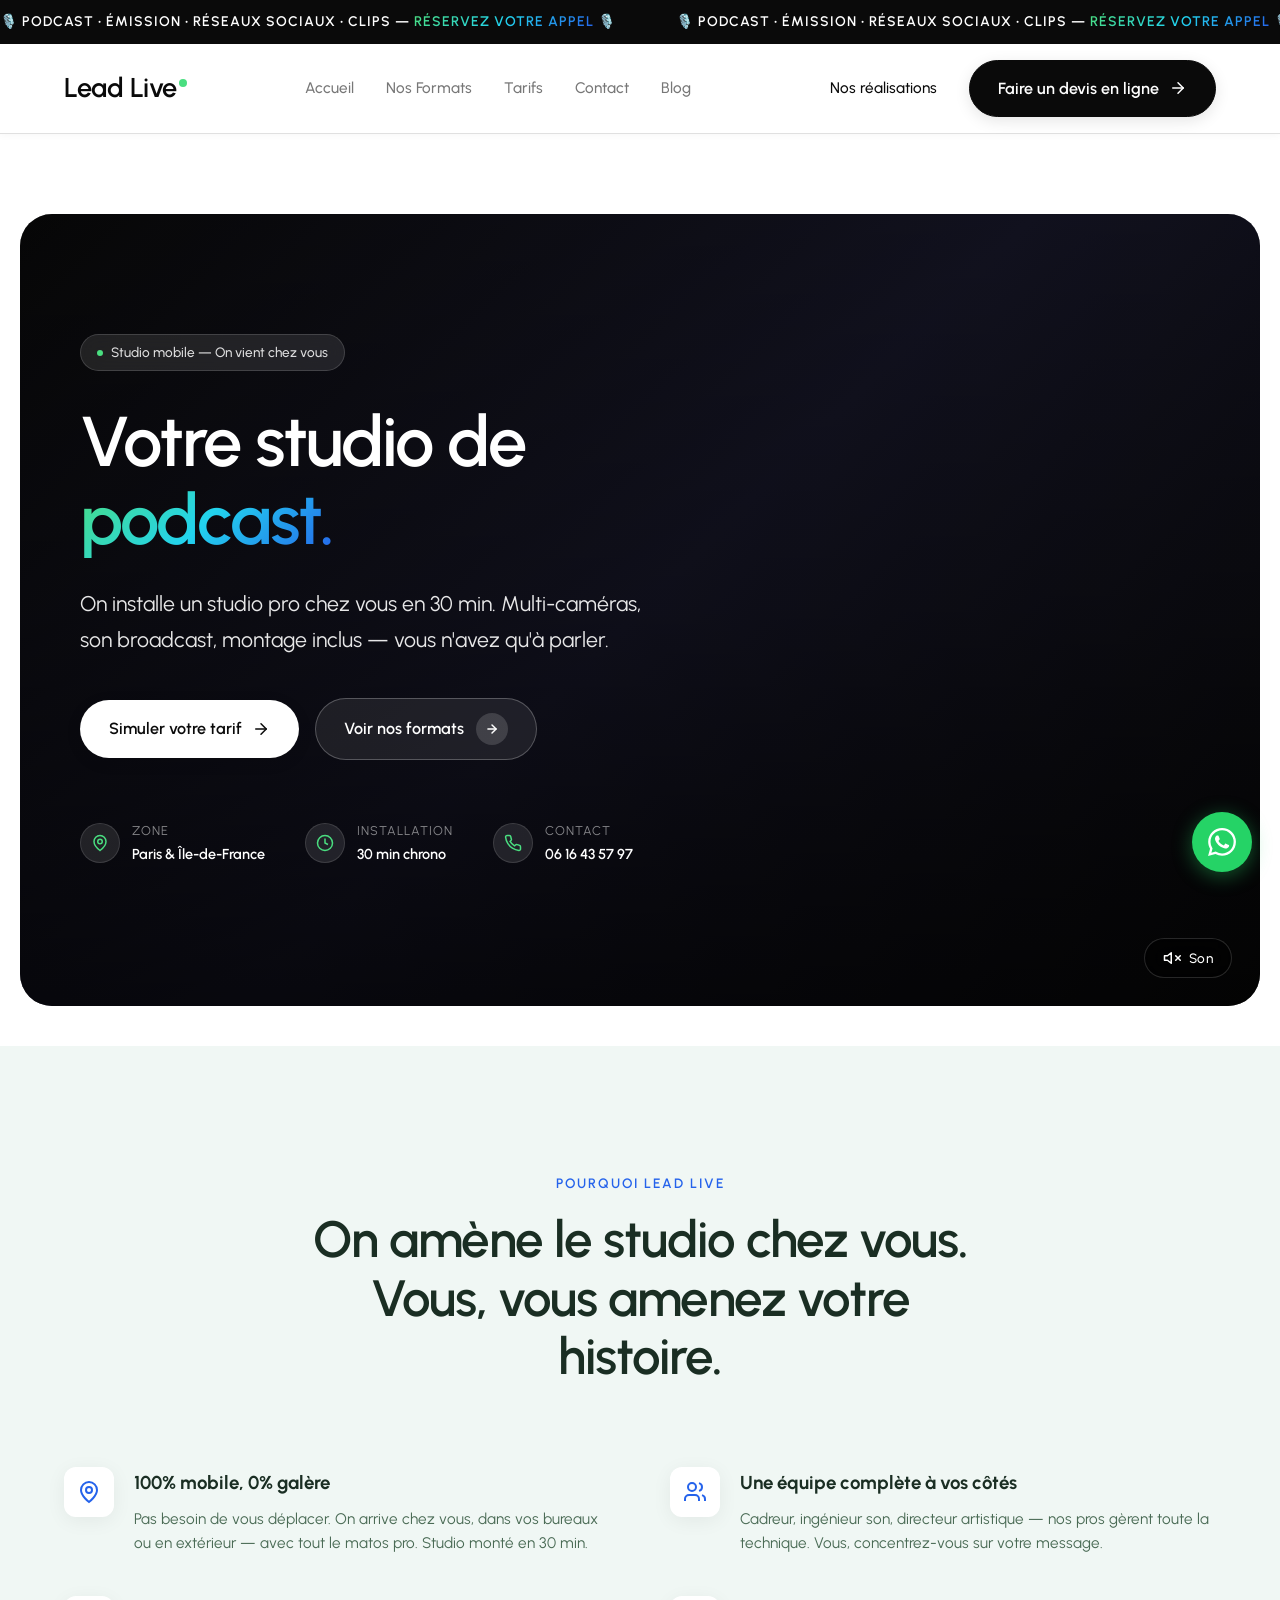
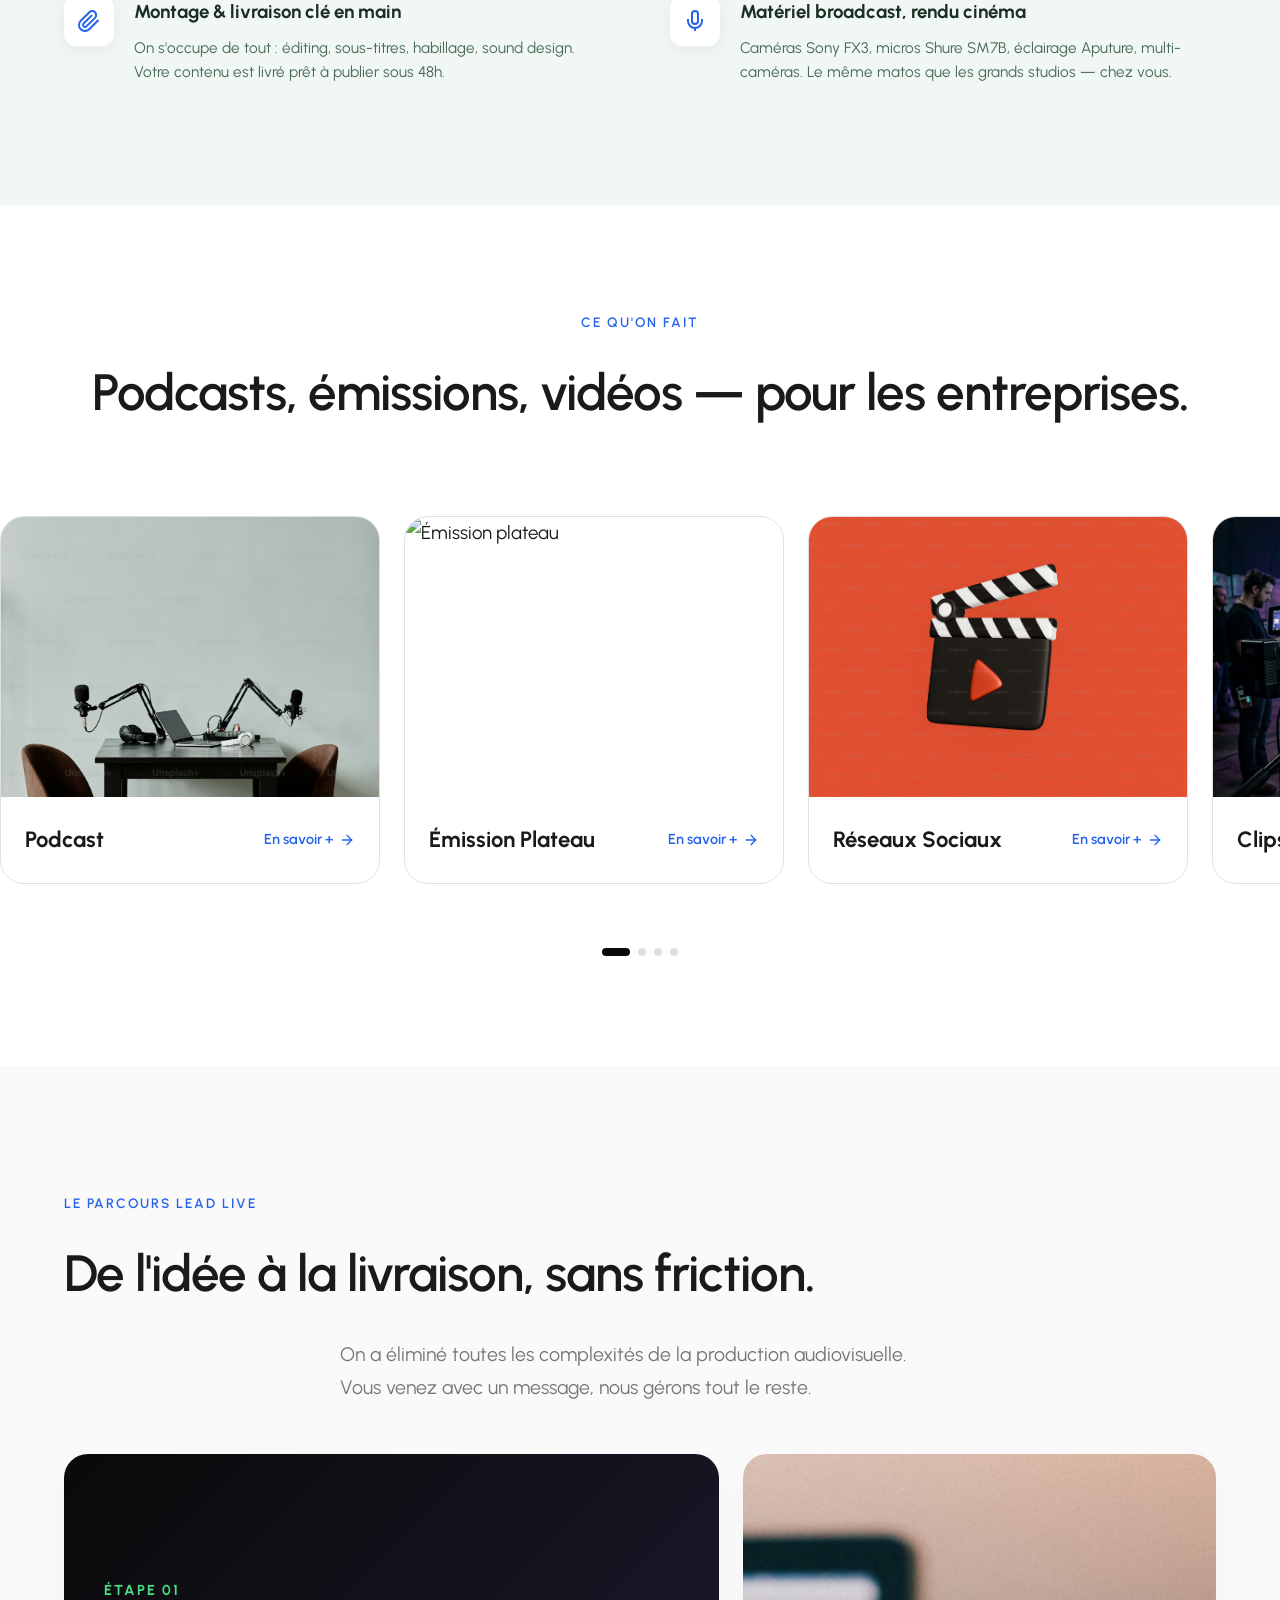
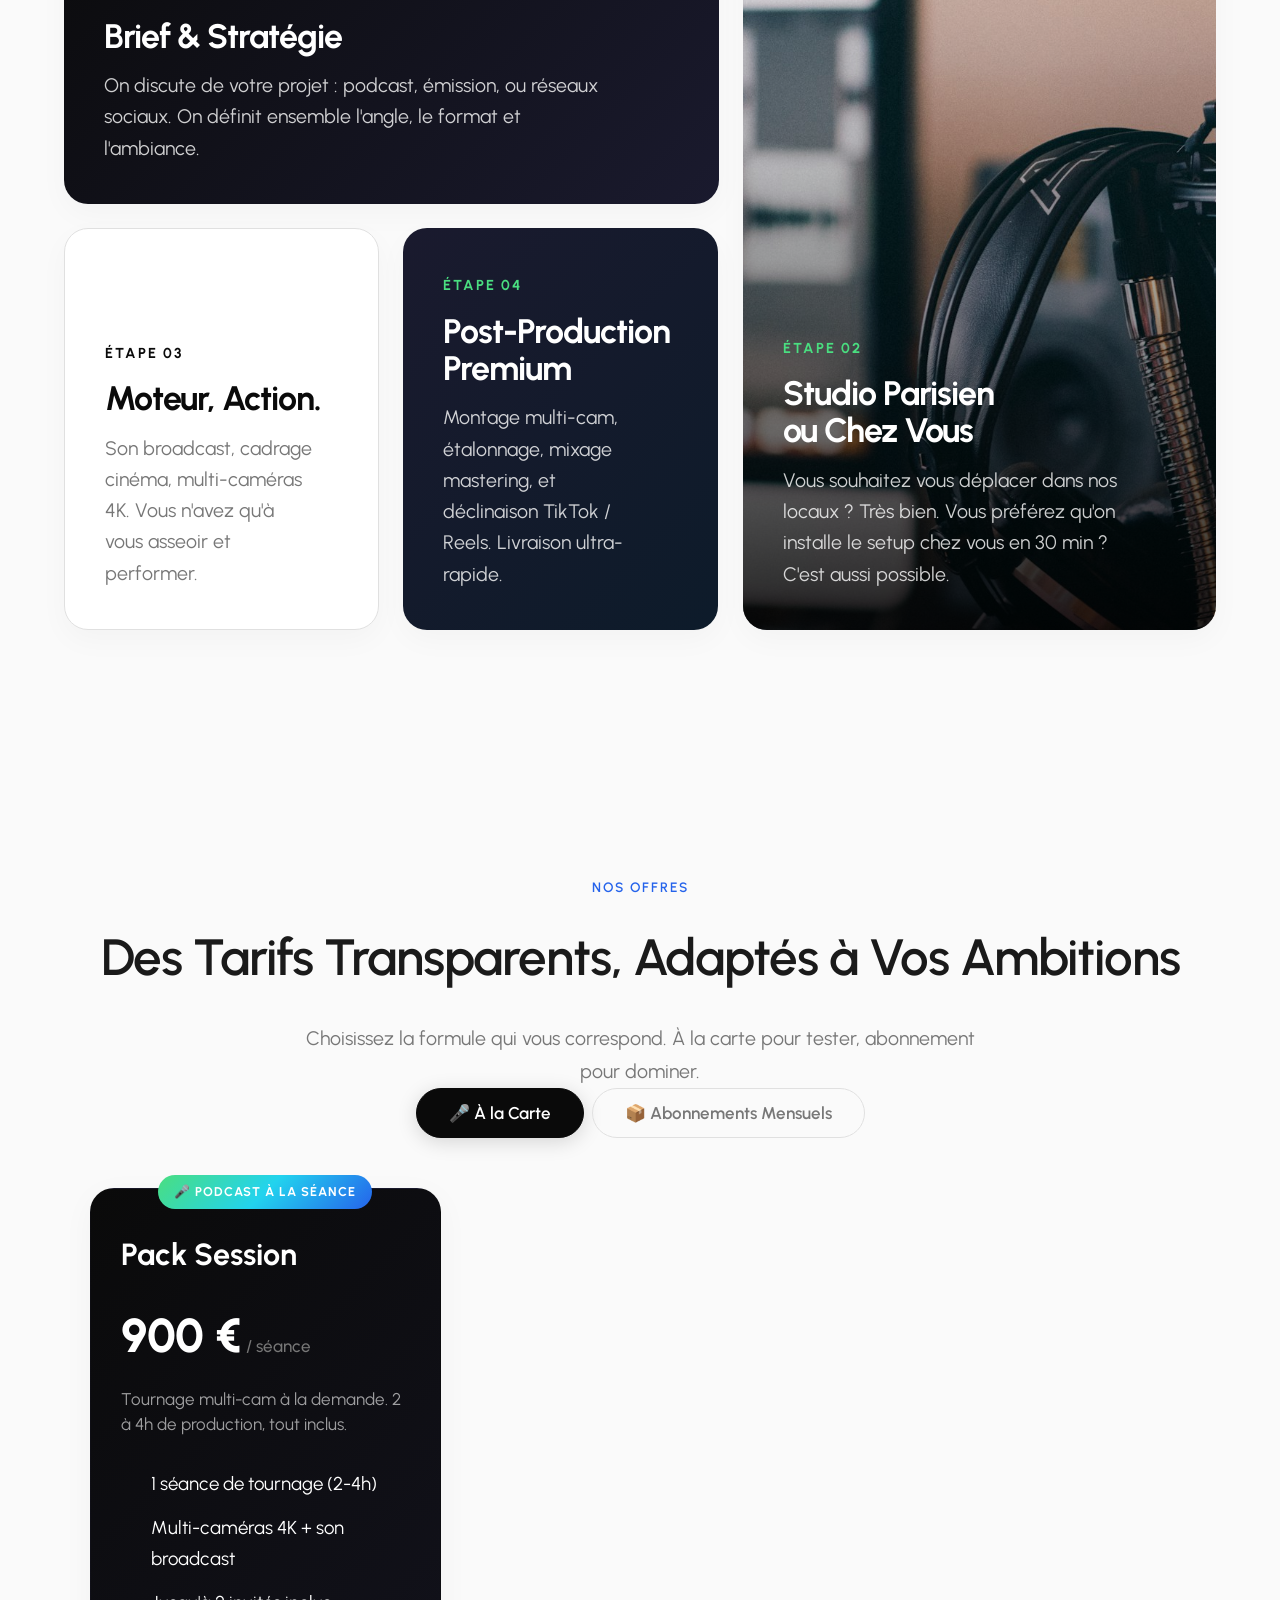
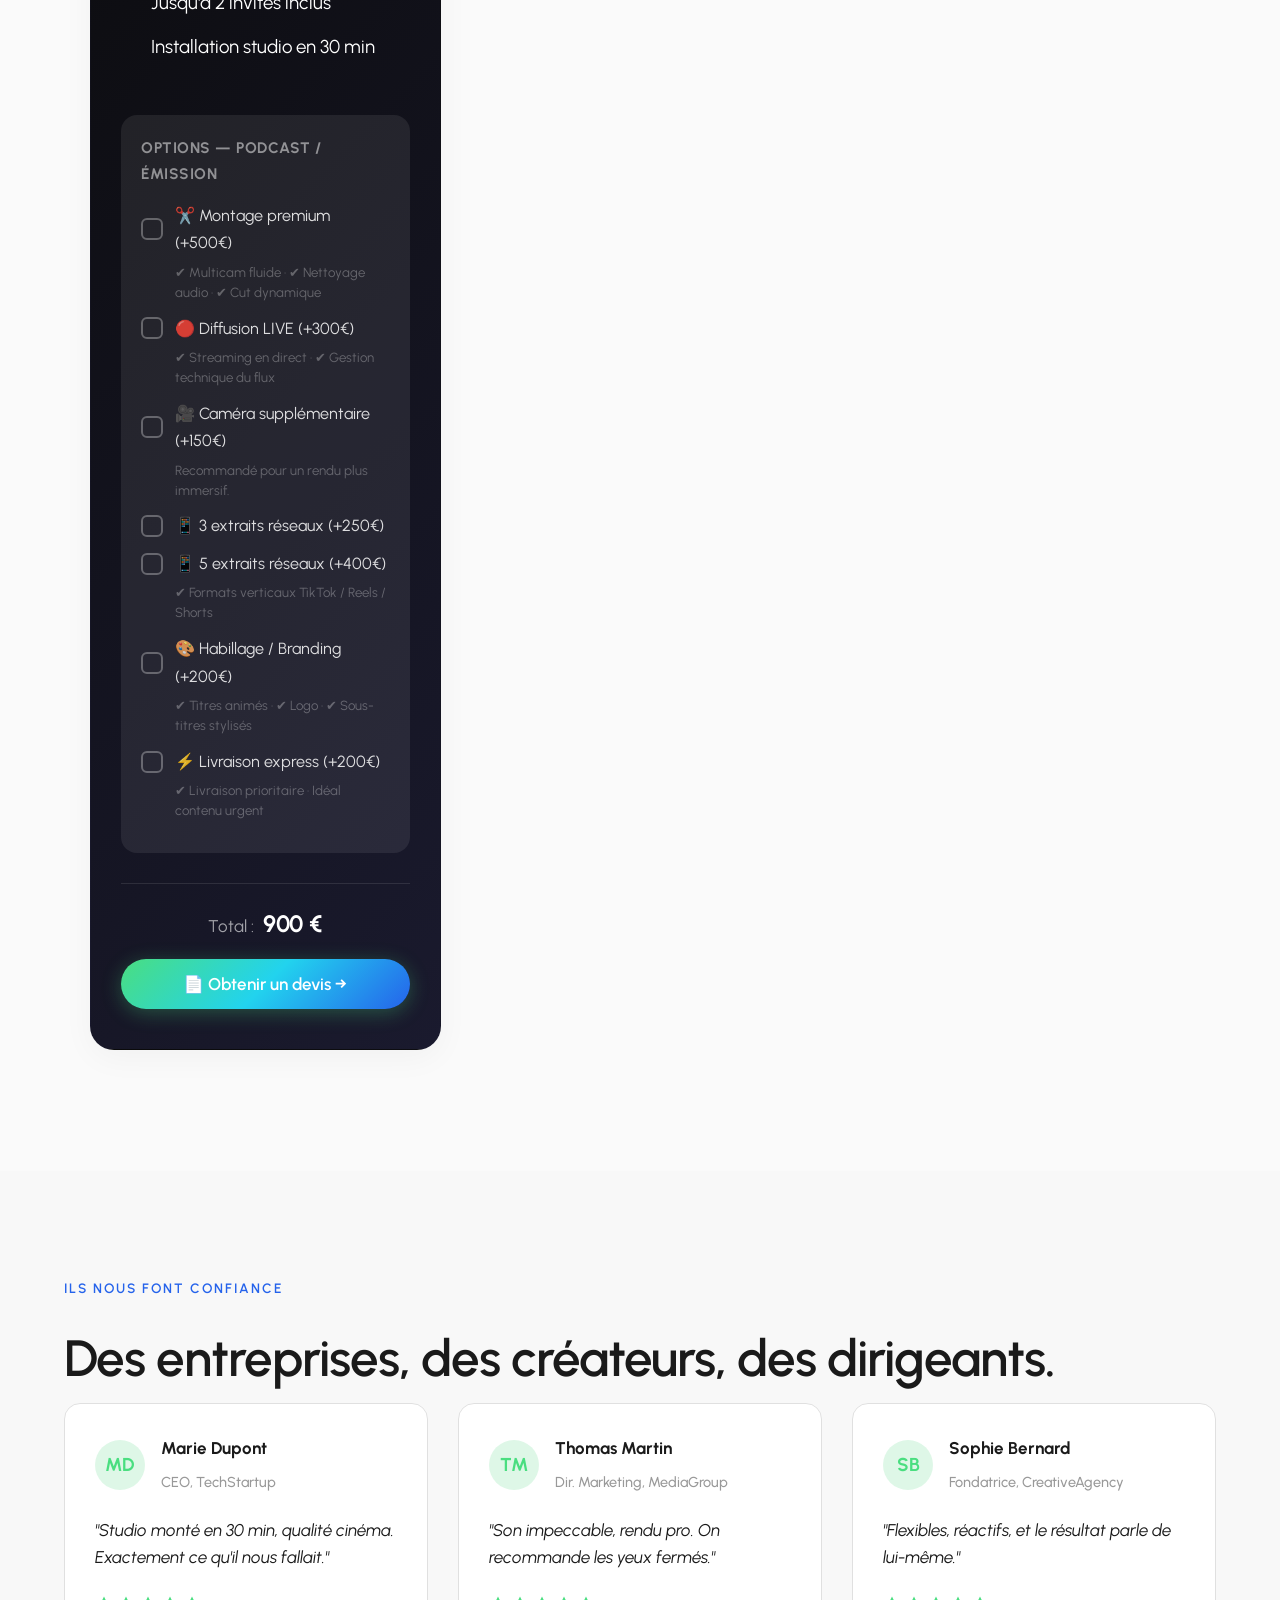
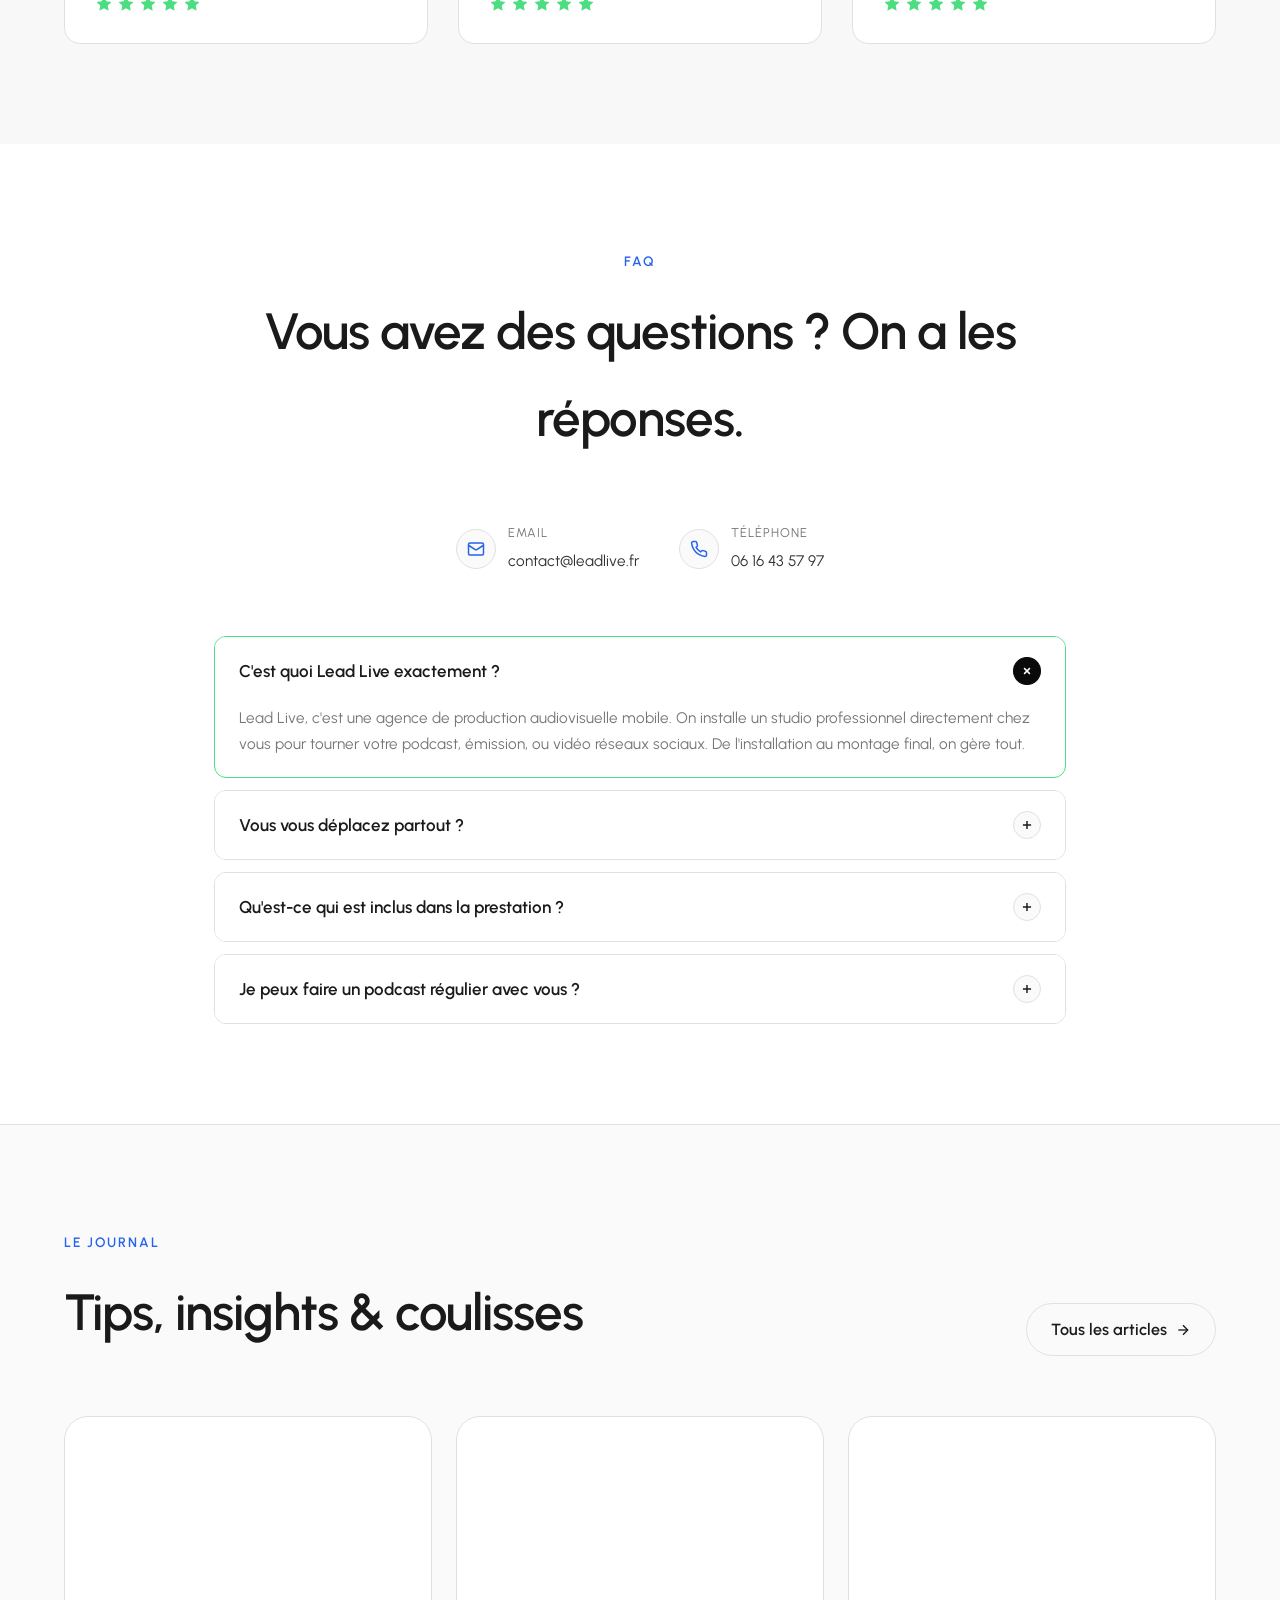
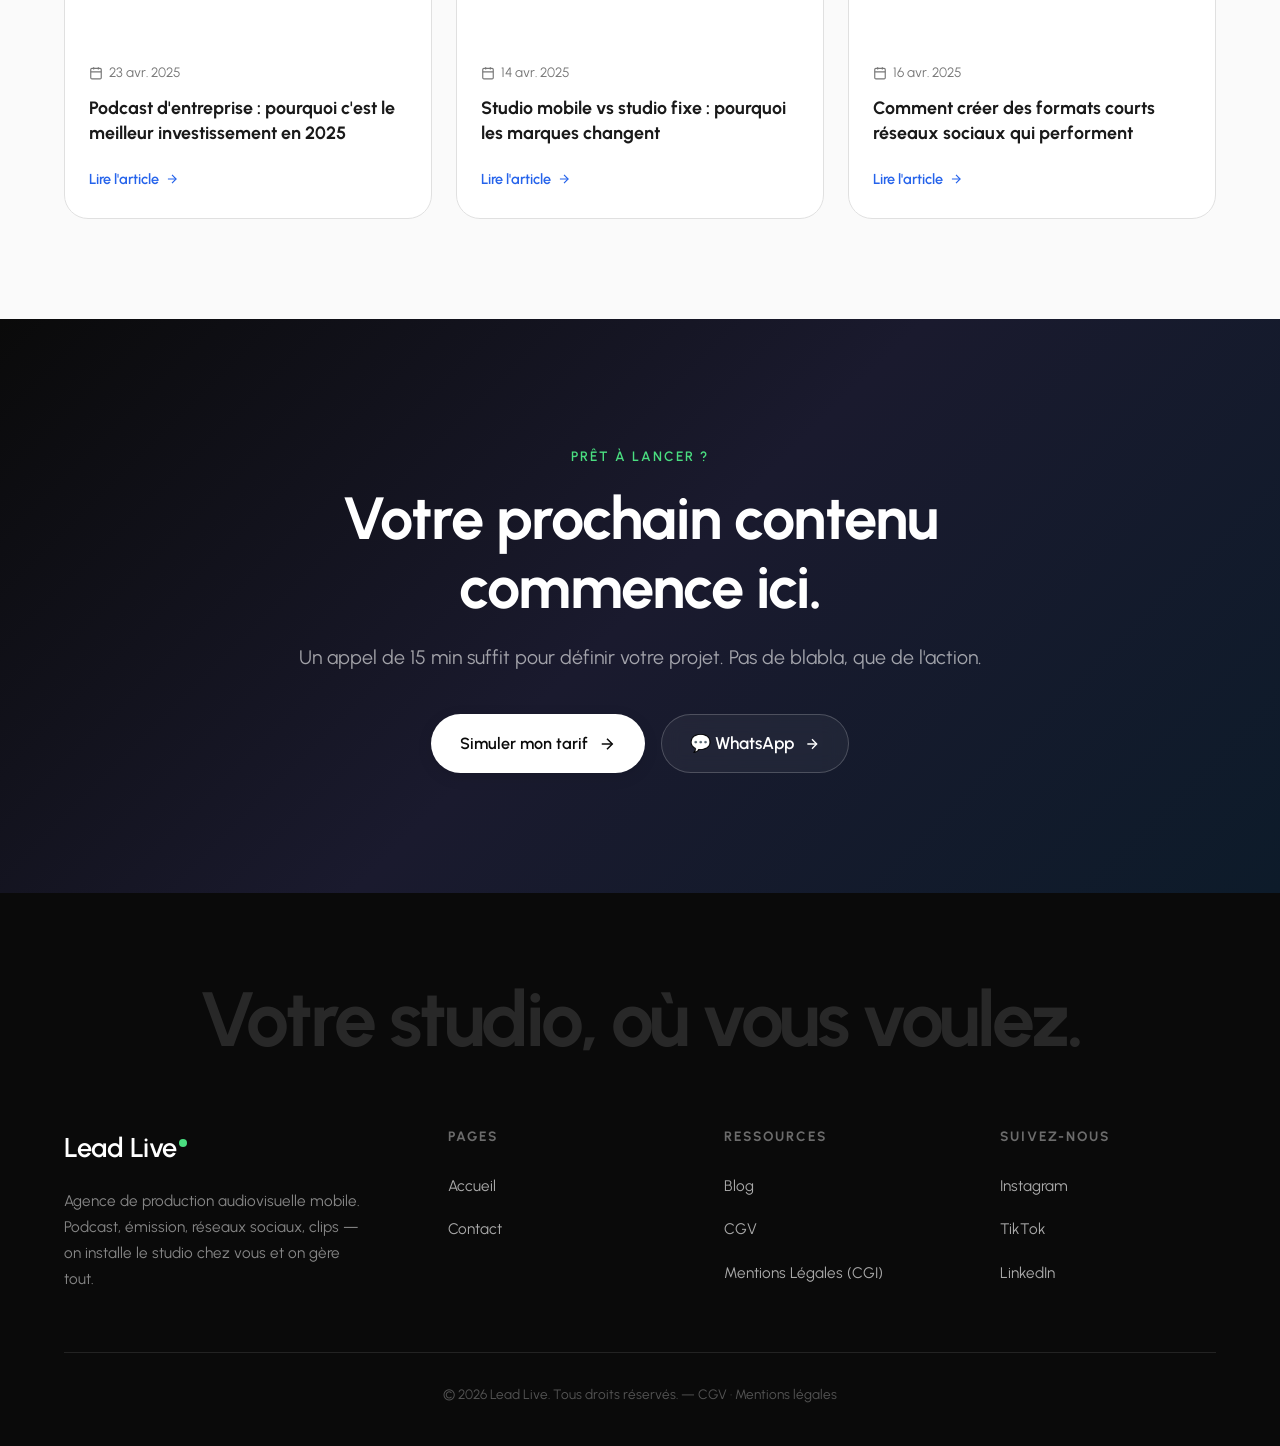
==== commit f9d16869: "refonte UX/UI: fix SVG cassé, fusion pricing tabs, réordonnancement sections, ajout WhatsApp CTA, fi" ====
--- a/index.html
+++ b/index.html
@@ -5,7 +5,10 @@
   <meta name="viewport" content="width=device-width, initial-scale=1.0">
   <title>Lead Live — Votre studio de podcast & vidéo, où vous voulez</title>
   <meta name="description" content="Lead Live installe votre studio de podcast, émission ou clip directement chez vous. Installation, tournage multi-caméras, montage — on gère tout.">
-  <link rel="stylesheet" href="css/style.css?v=2">
+  <link rel="preconnect" href="https://fonts.googleapis.com">
+  <link rel="preconnect" href="https://fonts.gstatic.com" crossorigin>
+  <link href="https://fonts.googleapis.com/css2?family=Urbanist:wght@400;500;600;700;800&display=swap" rel="stylesheet">
+  <link rel="stylesheet" href="css/style.css?v=3">
   <link rel="icon" type="image/svg+xml" href="data:image/svg+xml,<svg xmlns='http://www.w3.org/2000/svg' viewBox='0 0 100 100'><text y='.9em' font-size='90'>🎬</text></svg>">
 </head>
 <body>
@@ -26,398 +29,143 @@
   <header class="header" id="header">
     <div class="container">
       <a href="index.html" class="logo">Lead Live<span class="logo-dot"></span></a>
-      
       <nav class="nav-links" id="navLinks">
         <a href="index.html">Accueil</a>
-        <a href="configurateur.html">Tarifs & Devis</a>
+        <a href="#services">Nos Formats</a>
+        <a href="#pricing">Tarifs</a>
         <a href="contact.html">Contact</a>
         <a href="blogs.html">Blog</a>
       </nav>
-
       <div class="nav-right">
         <a href="#" class="btn-login">Nos réalisations</a>
         <a href="configurateur.html" class="btn-primary">
           Faire un devis en ligne
           <svg xmlns="http://www.w3.org/2000/svg" viewBox="0 0 24 24" fill="none" stroke="currentColor" stroke-width="2" stroke-linecap="round" stroke-linejoin="round"><path d="M5 12h14"/><path d="m12 5 7 7-7 7"/></svg>
         </a>
-        <button class="menu-toggle" id="menuToggle" aria-label="Menu">
-          <span></span><span></span><span></span>
-        </button>
+        <button class="menu-toggle" id="menuToggle" aria-label="Menu"><span></span><span></span><span></span></button>
       </div>
     </div>
   </header>
 
-  <!-- Mobile overlay -->
   <div class="mobile-overlay" id="mobileOverlay"></div>
 
-  <!-- ===== HERO SECTION — YOUTUBE VIDEO BACKGROUND ===== -->
+  <!-- ===== HERO ===== -->
   <section class="hero" id="hero">
     <div class="hero-video-wrapper">
-
-      <!-- YouTube IFrame Player Container -->
       <div id="yt-player"></div>
-
-      <!-- Overlay (blocks clicks on YT logo, preserves interactions) -->
       <div class="hero-video-overlay"></div>
-
-      <!-- Mute / Unmute button -->
-      <button id="mute-btn" onclick="toggleMute()" aria-label="Activer /Désactiver le son" style="
-        position:absolute; bottom:28px; right:28px;
-        background:rgba(0,0,0,0.45); color:#fff;
-        border:1px solid rgba(255,255,255,0.15); border-radius:50%;
-        width:48px; height:48px; font-size:22px;
-        backdrop-filter:blur(12px); -webkit-backdrop-filter:blur(12px);
-        cursor:pointer; z-index:10;
-        display:flex; align-items:center; justify-content:center;
-        transition: transform 0.2s ease;
-      ">🔇</button>
-
-      <!-- Hero main content -->
+      <button class="hero-sound-toggle" id="mute-btn" onclick="toggleMute()" aria-label="Son">
+        <svg class="icon-muted" xmlns="http://www.w3.org/2000/svg" viewBox="0 0 24 24" fill="none" stroke="currentColor" stroke-width="2" stroke-linecap="round" stroke-linejoin="round"><polygon points="11 5 6 9 2 9 2 15 6 15 11 19 11 5"></polygon><line x1="23" y1="9" x2="17" y2="15"></line><line x1="17" y1="9" x2="23" y2="15"></line></svg>
+        <svg class="icon-unmuted" xmlns="http://www.w3.org/2000/svg" viewBox="0 0 24 24" fill="none" stroke="currentColor" stroke-width="2" stroke-linecap="round" stroke-linejoin="round"><polygon points="11 5 6 9 2 9 2 15 6 15 11 19 11 5"></polygon><path d="M19.07 4.93a10 10 0 0 1 0 14.14M15.54 8.46a5 5 0 0 1 0 7.07"></path></svg>
+        <span class="sound-label">Son</span>
+      </button>
       <div class="hero-content">
-        <div class="hero-badge">
-          <span class="dot"></span>
-          Studio mobile — On vient chez vous
-        </div>
-
-        <h1>
-          Votre studio de 
-          <span class="rotating-word" id="rotatingWord">
-            <span class="active">podcast.</span>
-            <span>émission.</span>
-            <span>réseaux sociaux.</span>
-            <span>clips.</span>
-          </span>
-        </h1>
-
+        <div class="hero-badge"><span class="dot"></span>Studio mobile — On vient chez vous</div>
+        <h1>Votre studio de <span class="rotating-word" id="rotatingWord"><span class="active">podcast.</span><span>émission.</span><span>réseaux sociaux.</span><span>clips.</span></span></h1>
         <p>On installe un studio pro chez vous en 30 min. Multi-caméras, son broadcast, montage inclus — vous n'avez qu'à parler.</p>
-
         <div class="hero-cta">
-          <a href="configurateur.html" class="btn-primary" id="heroCta">
-            Simuler votre tarif
-            <svg xmlns="http://www.w3.org/2000/svg" viewBox="0 0 24 24" fill="none" stroke="currentColor" stroke-width="2" stroke-linecap="round" stroke-linejoin="round"><path d="M5 12h14"/><path d="m12 5 7 7-7 7"/></svg>
-          </a>
-          <a href="#services" class="btn-discover" id="discoverFormats">
-            <span>Voir nos formats</span>
-            <span class="btn-discover-icon">
-              <svg xmlns="http://www.w3.org/2000/svg" viewBox="0 0 24 24" fill="none" stroke="currentColor" stroke-width="2.5" stroke-linecap="round" stroke-linejoin="round"><path d="M5 12h14"/><path d="m12 5 7 7-7 7"/></svg>
-            </span>
-          </a>
-        </div>
-
+          <a href="configurateur.html" class="btn-primary" id="heroCta">Simuler votre tarif<svg xmlns="http://www.w3.org/2000/svg" viewBox="0 0 24 24" fill="none" stroke="currentColor" stroke-width="2" stroke-linecap="round" stroke-linejoin="round"><path d="M5 12h14"/><path d="m12 5 7 7-7 7"/></svg></a>
+          <a href="#services" class="btn-discover" id="discoverFormats"><span>Voir nos formats</span><span class="btn-discover-icon"><svg xmlns="http://www.w3.org/2000/svg" viewBox="0 0 24 24" fill="none" stroke="currentColor" stroke-width="2.5" stroke-linecap="round" stroke-linejoin="round"><path d="M5 12h14"/><path d="m12 5 7 7-7 7"/></svg></span></a>
+        </div>
         <div class="hero-info">
-          <div class="hero-info-item">
-            <div class="icon">
-              <svg xmlns="http://www.w3.org/2000/svg" viewBox="0 0 24 24" fill="none" stroke="currentColor" stroke-width="2" stroke-linecap="round" stroke-linejoin="round"><path d="M20 10c0 6-8 12-8 12s-8-6-8-12a8 8 0 0 1 16 0Z"/><circle cx="12" cy="10" r="3"/></svg>
+          <div class="hero-info-item"><div class="icon"><svg xmlns="http://www.w3.org/2000/svg" viewBox="0 0 24 24" fill="none" stroke="currentColor" stroke-width="2"><path d="M20 10c0 6-8 12-8 12s-8-6-8-12a8 8 0 0 1 16 0Z"/><circle cx="12" cy="10" r="3"/></svg></div><div class="info-text"><div class="info-label">Zone</div><div class="info-value">Paris &amp; Île-de-France</div></div></div>
+          <div class="hero-info-item"><div class="icon"><svg xmlns="http://www.w3.org/2000/svg" viewBox="0 0 24 24" fill="none" stroke="currentColor" stroke-width="2"><circle cx="12" cy="12" r="10"/><polyline points="12 6 12 12 16 14"/></svg></div><div class="info-text"><div class="info-label">Installation</div><div class="info-value">30 min chrono</div></div></div>
+          <div class="hero-info-item"><div class="icon"><svg xmlns="http://www.w3.org/2000/svg" viewBox="0 0 24 24" fill="none" stroke="currentColor" stroke-width="2"><path d="M22 16.92v3a2 2 0 0 1-2.18 2 19.79 19.79 0 0 1-8.63-3.07 19.5 19.5 0 0 1-6-6 19.79 19.79 0 0 1-3.07-8.67A2 2 0 0 1 4.11 2h3a2 2 0 0 1 2 1.72 12.84 12.84 0 0 0 .7 2.81 2 2 0 0 1-.45 2.11L8.09 9.91a16 16 0 0 0 6 6l1.27-1.27a2 2 0 0 1 2.11-.45 12.84 12.84 0 0 0 2.81.7A2 2 0 0 1 22 16.92z"/></svg></div><div class="info-text"><div class="info-label">Contact</div><div class="info-value"><a href="tel:0616435797">06 16 43 57 97</a></div></div></div>
+        </div>
+      </div>
+    </div>
+  </section>
+
+  <!-- ===== WELCOME ===== -->
+  <section class="welcome" id="welcome">
+    <div class="container">
+      <div class="welcome-header reveal"><span class="section-label">Pourquoi Lead Live</span><h2>On amène le studio chez vous. Vous, vous amenez votre histoire.</h2></div>
+      <div class="welcome-features">
+        <div class="feature-card reveal reveal-delay-1"><div class="feature-icon"><svg xmlns="http://www.w3.org/2000/svg" viewBox="0 0 24 24" fill="none" stroke="currentColor" stroke-width="2"><path d="M20 10c0 6-8 12-8 12s-8-6-8-12a8 8 0 0 1 16 0Z"/><circle cx="12" cy="10" r="3"/></svg></div><div><h4>100% mobile, 0% galère</h4><p>Pas besoin de vous déplacer. On arrive chez vous, dans vos bureaux ou en extérieur — avec tout le matos pro. Studio monté en 30 min.</p></div></div>
+        <div class="feature-card reveal reveal-delay-2"><div class="feature-icon"><svg xmlns="http://www.w3.org/2000/svg" viewBox="0 0 24 24" fill="none" stroke="currentColor" stroke-width="2"><path d="M16 21v-2a4 4 0 0 0-4-4H6a4 4 0 0 0-4 4v2"/><circle cx="9" cy="7" r="4"/><path d="M22 21v-2a4 4 0 0 0-3-3.87"/><path d="M16 3.13a4 4 0 0 1 0 7.75"/></svg></div><div><h4>Une équipe complète à vos côtés</h4><p>Cadreur, ingénieur son, directeur artistique — nos pros gèrent toute la technique. Vous, concentrez-vous sur votre message.</p></div></div>
+        <div class="feature-card reveal reveal-delay-3"><div class="feature-icon"><svg xmlns="http://www.w3.org/2000/svg" viewBox="0 0 24 24" fill="none" stroke="currentColor" stroke-width="2"><path d="m21.44 11.05-9.19 9.19a6 6 0 0 1-8.49-8.49l8.57-8.57A4 4 0 1 1 18 8.84l-8.59 8.57a2 2 0 0 1-2.83-2.83l8.49-8.48"/></svg></div><div><h4>Montage &amp; livraison clé en main</h4><p>On s'occupe de tout : éditing, sous-titres, habillage, sound design. Votre contenu est livré prêt à publier sous 48h.</p></div></div>
+        <div class="feature-card reveal reveal-delay-4"><div class="feature-icon"><svg xmlns="http://www.w3.org/2000/svg" viewBox="0 0 24 24" fill="none" stroke="currentColor" stroke-width="2"><path d="M12 2a3 3 0 0 0-3 3v7a3 3 0 0 0 6 0V5a3 3 0 0 0-3-3Z"/><path d="M19 10v2a7 7 0 0 1-14 0v-2"/><line x1="12" x2="12" y1="19" y2="22"/></svg></div><div><h4>Matériel broadcast, rendu cinéma</h4><p>Caméras Sony FX3, micros Shure SM7B, éclairage Aputure, multi-caméras. Le même matos que les grands studios — chez vous.</p></div></div>
+      </div>
+    </div>
+  </section>
+
+  <!-- ===== SERVICES / FORMATS ===== -->
+  <section class="studios" id="services">
+    <div class="container">
+      <div class="section-header reveal"><span class="section-label">Ce qu'on fait</span><h2>Podcasts, émissions, vidéos — pour les entreprises.</h2></div>
+    </div>
+    <div class="studios-slider" id="studiosSlider">
+      <div class="studio-card reveal reveal-delay-1" data-format="Podcast" role="button" tabindex="0"><div class="studio-image"><img src="images/podcast.jpg" alt="Podcast mobile" loading="lazy"></div><div class="studio-info"><span class="studio-name">Podcast</span><span class="studio-cta">En savoir +<svg xmlns="http://www.w3.org/2000/svg" viewBox="0 0 24 24" fill="none" stroke="currentColor" stroke-width="2" stroke-linecap="round" stroke-linejoin="round"><path d="M5 12h14"/><path d="m12 5 7 7-7 7"/></svg></span></div></div>
+      <div class="studio-card reveal reveal-delay-2" data-format="Émission" role="button" tabindex="0"><div class="studio-image"><img src="images/emission.jpg" alt="Émission plateau" loading="lazy"></div><div class="studio-info"><span class="studio-name">Émission Plateau</span><span class="studio-cta">En savoir +<svg xmlns="http://www.w3.org/2000/svg" viewBox="0 0 24 24" fill="none" stroke="currentColor" stroke-width="2" stroke-linecap="round" stroke-linejoin="round"><path d="M5 12h14"/><path d="m12 5 7 7-7 7"/></svg></span></div></div>
+      <div class="studio-card reveal reveal-delay-3" data-format="Réseaux Sociaux" role="button" tabindex="0"><div class="studio-image"><img src="images/reseaux.jpg" alt="Réseaux Sociaux" loading="lazy"></div><div class="studio-info"><span class="studio-name">Réseaux Sociaux</span><span class="studio-cta">En savoir +<svg xmlns="http://www.w3.org/2000/svg" viewBox="0 0 24 24" fill="none" stroke="currentColor" stroke-width="2" stroke-linecap="round" stroke-linejoin="round"><path d="M5 12h14"/><path d="m12 5 7 7-7 7"/></svg></span></div></div>
+      <div class="studio-card reveal reveal-delay-4" data-format="Clips" role="button" tabindex="0"><div class="studio-image"><img src="images/clips.jpg" alt="Clips musicaux" loading="lazy"></div><div class="studio-info"><span class="studio-name">Clips Musicaux</span><span class="studio-cta">En savoir +<svg xmlns="http://www.w3.org/2000/svg" viewBox="0 0 24 24" fill="none" stroke="currentColor" stroke-width="2" stroke-linecap="round" stroke-linejoin="round"><path d="M5 12h14"/><path d="m12 5 7 7-7 7"/></svg></span></div></div>
+    </div>
+    <div class="studios-nav" id="studiosNav"></div>
+  </section>
+
+  <!-- ===== PARCOURS CLIENT (BENTO GRID) ===== -->
+  <section class="bento-journey" id="howItWorks">
+    <div class="container">
+      <div class="section-header reveal"><span class="section-label">Le Parcours Lead Live</span><h2>De l'idée à la livraison, sans friction.</h2><p style="color:var(--text-muted);margin-top:20px;font-size:1.15rem;max-width:600px;margin-left:auto;margin-right:auto;">On a éliminé toutes les complexités de la production audiovisuelle. Vous venez avec un message, nous gérons tout le reste.</p></div>
+      <div class="bento-grid">
+        <div class="bento-card bg-dark reveal reveal-delay-1" id="bento-1"><div class="bento-content"><span class="bento-step">Étape 01</span><h3>Brief &amp; Stratégie</h3><p>On discute de votre projet : podcast, émission, ou réseaux sociaux. On définit ensemble l'angle, le format et l'ambiance.</p></div></div>
+        <div class="bento-card bg-image reveal reveal-delay-2" id="bento-2" style="background-image:url('images/bento.jpg');"><div class="bento-overlay"></div><div class="bento-content"><span class="bento-step">Étape 02</span><h3>Studio Parisien<br>ou Chez Vous</h3><p>Vous souhaitez vous déplacer dans nos locaux ? Très bien. Vous préférez qu'on installe le setup chez vous en 30 min ? C'est aussi possible.</p></div></div>
+        <div class="bento-card bg-light reveal reveal-delay-3" id="bento-3"><div class="bento-content"><span class="bento-step">Étape 03</span><h3>Moteur, Action.</h3><p>Son broadcast, cadrage cinéma, multi-caméras 4K. Vous n'avez qu'à vous asseoir et performer.</p></div></div>
+        <div class="bento-card bg-dark reveal reveal-delay-4" id="bento-4"><div class="bento-content"><span class="bento-step">Étape 04</span><h3>Post-Production Premium</h3><p>Montage multi-cam, étalonnage, mixage mastering, et déclinaison TikTok / Reels. Livraison ultra-rapide.</p></div></div>
+      </div>
+    </div>
+  </section>
+
+  <!-- ===== PRICING UNIFIÉ ===== -->
+  <section class="pricing-section" id="pricing">
+    <div class="container">
+      <div class="section-header reveal text-center"><span class="section-label">Nos Offres</span><h2>Des Tarifs Transparents, Adaptés à Vos Ambitions</h2><p class="section-subtitle">Choisissez la formule qui vous correspond. À la carte pour tester, abonnement pour dominer.</p></div>
+      <div class="pricing-tabs reveal">
+        <button class="pricing-tab active" data-target="panel-session">🎤 À la Carte</button>
+        <button class="pricing-tab" data-target="panel-abonnements">📦 Abonnements Mensuels</button>
+      </div>
+
+      <!-- Panel 1: Session -->
+      <div class="pricing-panel" id="panel-session">
+        <div class="pricing-deck pricing-deck-single">
+          <div class="price-layer-card podcast-session reveal reveal-delay-1" id="pack-podcast-session" data-base="900" data-name="Podcast Session">
+            <div class="badge-session">🎤 PODCAST À LA SÉANCE</div>
+            <h3>Pack Session</h3>
+            <div class="base-price">900&nbsp;€ <span class="interval">/ séance</span></div>
+            <p class="desc">Tournage multi-cam à la demande. 2 à 4h de production, tout inclus.</p>
+            <ul class="features">
+              <li><svg xmlns="http://www.w3.org/2000/svg" viewBox="0 0 24 24" fill="none" class="check-icon"><polyline points="20 6 9 17 4 12"/></svg> 1 séance de tournage (2-4h)</li>
+              <li><svg xmlns="http://www.w3.org/2000/svg" viewBox="0 0 24 24" fill="none" class="check-icon"><polyline points="20 6 9 17 4 12"/></svg> Multi-caméras 4K + son broadcast</li>
+              <li><svg xmlns="http://www.w3.org/2000/svg" viewBox="0 0 24 24" fill="none" class="check-icon"><polyline points="20 6 9 17 4 12"/></svg> Jusqu'à 2 invités inclus</li>
+              <li><svg xmlns="http://www.w3.org/2000/svg" viewBox="0 0 24 24" fill="none" class="check-icon"><polyline points="20 6 9 17 4 12"/></svg> Installation studio en 30 min</li>
+            </ul>
+            <div class="card-options">
+              <h4>Options — Podcast / Émission</h4>
+              <label class="opt-toggle"><input type="checkbox" value="500" data-mult="1"><span class="toggle-box"></span><span class="opt-label">✂️ Montage premium (+500€)</span></label>
+              <p class="opt-hint">✔ Multicam fluide · ✔ Nettoyage audio · ✔ Cut dynamique</p>
+              <label class="opt-toggle"><input type="checkbox" value="300" data-mult="1"><span class="toggle-box"></span><span class="opt-label">🔴 Diffusion LIVE (+300€)</span></label>
+              <p class="opt-hint">✔ Streaming en direct · ✔ Gestion technique du flux</p>
+              <label class="opt-toggle"><input type="checkbox" value="150" data-mult="1"><span class="toggle-box"></span><span class="opt-label">🎥 Caméra supplémentaire (+150€)</span></label>
+              <p class="opt-hint">Recommandé pour un rendu plus immersif.</p>
+              <label class="opt-toggle"><input type="checkbox" value="250" data-mult="1" class="exclusive-extraits"><span class="toggle-box"></span><span class="opt-label">📱 3 extraits réseaux (+250€)</span></label>
+              <label class="opt-toggle"><input type="checkbox" value="400" data-mult="1" class="exclusive-extraits"><span class="toggle-box"></span><span class="opt-label">📱 5 extraits réseaux (+400€)</span></label>
+              <p class="opt-hint">✔ Formats verticaux TikTok / Reels / Shorts</p>
+              <label class="opt-toggle"><input type="checkbox" value="200" data-mult="1"><span class="toggle-box"></span><span class="opt-label">🎨 Habillage / Branding (+200€)</span></label>
+              <p class="opt-hint">✔ Titres animés · ✔ Logo · ✔ Sous-titres stylisés</p>
+              <label class="opt-toggle"><input type="checkbox" value="200" data-mult="1"><span class="toggle-box"></span><span class="opt-label">⚡ Livraison express (+200€)</span></label>
+              <p class="opt-hint">✔ Livraison prioritaire · Idéal contenu urgent</p>
             </div>
-            <div class="info-text">
-              <div class="info-label">Zone</div>
-              <div class="info-value">Paris &amp; Île-de-France</div>
-            </div>
+            <div class="card-footer"><div class="calc-total">Total : <strong class="display-total">900&nbsp;€</strong></div><button class="submit-pack" data-pack="Podcast Session — 900 €/séance">📄 Obtenir un devis →</button></div>
           </div>
-          <div class="hero-info-item">
-            <div class="icon">
-              <svg xmlns="http://www.w3.org/2000/svg" viewBox="0 0 24 24" fill="none" stroke="currentColor" stroke-width="2" stroke-linecap="round" stroke-linejoin="round"><circle cx="12" cy="12" r="10"/><polyline points="12 6 12 12 16 14"/></svg>
-            </div>
-            <div class="info-text">
-              <div class="info-label">Installation</div>
-              <div class="info-value">30 min chrono</div>
-            </div>
-          </div>
-          <div class="hero-info-item">
-            <div class="icon">
-              <svg xmlns="http://www.w3.org/2000/svg" viewBox="0 0 24 24" fill="none" stroke="currentColor" stroke-width="2" stroke-linecap="round" stroke-linejoin="round"><path d="M22 16.92v3a2 2 0 0 1-2.18 2 19.79 19.79 0 0 1-8.63-3.07 19.5 19.5 0 0 1-6-6 19.79 19.79 0 0 1-3.07-8.67A2 2 0 0 1 4.11 2h3a2 2 0 0 1 2 1.72 12.84 12.84 0 0 0 .7 2.81 2 2 0 0 1-.45 2.11L8.09 9.91a16 16 0 0 0 6 6l1.27-1.27a2 2 0 0 1 2.11-.45 12.84 12.84 0 0 0 2.81.7A2 2 0 0 1 22 16.92z"/></svg>
-            </div>
-            <div class="info-text">
-              <div class="info-label">Contact</div>
-              <div class="info-value"><a href="tel:0616435797">06 16 43 57 97</a></div>
-            </div>
-          </div>
-        </div>
-      </div>
-    </div>
-  </section>
-
-  <!-- YouTube logic initialized in JS -->
-
-  <!-- ===== WELCOME SECTION ===== -->
-  <section class="welcome" id="welcome">
-    <div class="container">
-      <div class="welcome-header reveal">
-        <span class="section-label">Pourquoi Lead Live</span>
-        <h2>On amène le studio chez vous. Vous, vous amenez votre histoire.</h2>
-      </div>
-
-      <div class="welcome-features">
-        <div class="feature-card reveal reveal-delay-1">
-          <div class="feature-icon">
-            <svg xmlns="http://www.w3.org/2000/svg" viewBox="0 0 24 24" fill="none" stroke="currentColor" stroke-width="2" stroke-linecap="round" stroke-linejoin="round"><path d="M20 10c0 6-8 12-8 12s-8-6-8-12a8 8 0 0 1 16 0Z"/><circle cx="12" cy="10" r="3"/></svg>
-          </div>
-          <div>
-            <h4>100% mobile, 0% galère</h4>
-            <p>Pas besoin de vous déplacer. On arrive chez vous, dans vos bureaux ou en extérieur — avec tout le matos pro. Studio monté en 30 min.</p>
-          </div>
-        </div>
-
-        <div class="feature-card reveal reveal-delay-2">
-          <div class="feature-icon">
-            <svg xmlns="http://www.w3.org/2000/svg" viewBox="0 0 24 24" fill="none" stroke="currentColor" stroke-width="2" stroke-linecap="round" stroke-linejoin="round"><path d="M16 21v-2a4 4 0 0 0-4-4H6a4 4 0 0 0-4 4v2"/><circle cx="9" cy="7" r="4"/><path d="M22 21v-2a4 4 0 0 0-3-3.87"/><path d="M16 3.13a4 4 0 0 1 0 7.75"/></svg>
-          </div>
-          <div>
-            <h4>Une équipe complète à vos côtés</h4>
-            <p>Cadreur, ingénieur son, directeur artistique — nos pros gèrent toute la technique. Vous, concentrez-vous sur votre message.</p>
-          </div>
-        </div>
-
-        <div class="feature-card reveal reveal-delay-3">
-          <div class="feature-icon">
-            <svg xmlns="http://www.w3.org/2000/svg" viewBox="0 0 24 24" fill="none" stroke="currentColor" stroke-width="2" stroke-linecap="round" stroke-linejoin="round"><path d="m21.44 11.05-9.19 9.19a6 6 0 0 1-8.49-8.49l8.57-8.57A4 4 0 1 1 18 8.84l-8.59 8.57a2 2 0 0 1-2.83-2.83l8.49-8.48"/></svg>
-          </div>
-          <div>
-            <h4>Montage & livraison clé en main</h4>
-            <p>On s'occupe de tout : éditing, sous-titres, habillage, sound design. Votre contenu est livré prêt à publier sous 48h.</p>
-          </div>
-        </div>
-
-        <div class="feature-card reveal reveal-delay-4">
-          <div class="feature-icon">
-            <svg xmlns="http://www.w3.org/2000/svg" viewBox="0 0 24 24" fill="none" stroke="currentColor" stroke-width="2" stroke-linecap="round" stroke-linejoin="round"><path d="M12 2a3 3 0 0 0-3 3v7a3 3 0 0 0 6 0V5a3 3 0 0 0-3-3Z"/><path d="M19 10v2a7 7 0 0 1-14 0v-2"/><line x1="12" x2="12" y1="19" y2="22"/></svg>
-          </div>
-          <div>
-            <h4>Matériel broadcast, rendu cinéma</h4>
-            <p>Caméras Sony FX3, micros Shure SM7B, éclairage Aputure, multi-caméras. Le même matos que les grands studios — chez vous.</p>
-          </div>
-        </div>
-      </div>
-    </div>
-  </section>
-
-  <!-- ===== SERVICES / FORMATS SECTION ===== -->
-  <section class="studios" id="services">
-    <div class="container">
-      <div class="section-header reveal">
-        <span class="section-label">Ce qu'on fait</span>
-        <h2>Podcasts, émissions, vidéos — pour les entreprises.</h2>
-      </div>
-    </div>
-    
-    <div class="studios-slider" id="studiosSlider">
-      <div class="studio-card reveal reveal-delay-1" data-format="Podcast" role="button" tabindex="0">
-        <div class="studio-image">
-          <img src="images/podcast.jpg" alt="Podcast mobile — Studio installé chez vous" loading="lazy">
-        </div>
-        <div class="studio-info">
-          <span class="studio-name">Podcast</span>
-          <span class="studio-cta">
-            En savoir +
-            <svg xmlns="http://www.w3.org/2000/svg" viewBox="0 0 24 24" fill="none" stroke="currentColor" stroke-width="2" stroke-linecap="round" stroke-linejoin="round"><path d="M5 12h14"/><path d="m12 5 7 7-7 7"/></svg>
-          </span>
-        </div>
-      </div>
-
-      <div class="studio-card reveal reveal-delay-2" data-format="Émission" role="button" tabindex="0">
-        <div class="studio-image">
-          <img src="images/emission.jpg" alt="Émission plateau — Format talk-show sur mesure" loading="lazy">
-        </div>
-        <div class="studio-info">
-          <span class="studio-name">Émission Plateau</span>
-          <span class="studio-cta">
-            En savoir +
-            <svg xmlns="http://www.w3.org/2000/svg" viewBox="0 0 24 24" fill="none" stroke="currentColor" stroke-width="2" stroke-linecap="round" stroke-linejoin="round"><path d="M5 12h14"/><path d="m12 5 7 7-7 7"/></svg>
-          </span>
-        </div>
-      </div>
-
-      <div class="studio-card reveal reveal-delay-3" data-format="Réseaux Sociaux" role="button" tabindex="0">
-        <div class="studio-image">
-          <img src="images/reseaux.jpg" alt="Réseaux Sociaux — Contenu vertical pour marques" loading="lazy">
-        </div>
-        <div class="studio-info">
-          <span class="studio-name">Réseaux Sociaux</span>
-          <span class="studio-cta">
-            En savoir +
-            <svg xmlns="http://www.w3.org/2000/svg" viewBox="0 0 24 24" fill="none" stroke="currentColor" stroke-width="2" stroke-linecap="round" stroke-linejoin="round"><path d="M5 12h14"/><path d="m12 5 7 7-7 7"/></svg>
-          </span>
-        </div>
-      </div>
-
-      <div class="studio-card reveal reveal-delay-4" data-format="Clips" role="button" tabindex="0">
-        <div class="studio-image">
-          <img src="images/clips.jpg" alt="Clips musicaux — Production vidéo pour artistes" loading="lazy">
-        </div>
-        <div class="studio-info">
-          <span class="studio-name">Clips Musicaux</span>
-          <span class="studio-cta">
-            En savoir +
-            <svg xmlns="http://www.w3.org/2000/svg" viewBox="0 0 24 24" fill="none" strok  <!-- ===== PODCAST SESSIONS — À LA CARTE (en premier, avant les abonnements) ===== -->
-  <section class="pricing-section" id="pricing-podcast" style="background: var(--white);">
-    <div class="container">
-      <div class="section-header reveal text-center">
-        <span class="section-label">À La Carte</span>
-        <h2>Sessions Podcast &amp; Émission</h2>
-        <p style="color: var(--text-muted); margin-top:20px; font-size: 1.15rem; max-width: 700px; margin-left: auto; margin-right: auto; line-height: 1.7;">
-          Tournage clé-en-main, à la demande. Parfait pour tester le format ou pour réaliser des épisodes ponctuels — sans engagement mensuel.
-        </p>
-      </div>
-
-      <div class="pricing-deck" style="justify-content: center; max-width: 520px; margin-left: auto; margin-right: auto;">
-        <!-- Podcast à la Séance Card -->
-        <div class="price-layer-card podcast-session reveal reveal-delay-1" id="pack-podcast-session" data-base="900" data-name="Podcast Session">
-          <div class="badge-session">🎤 PODCAST À LA SÉANCE</div>
-          <h3>Pack Session</h3>
-          <div class="base-price">900&nbsp;€ <span class="interval">/ séance</span></div>
-          <p class="desc">Tournage multi-cam à la demande. 2 à 4h de production, tout inclus.</p>
-          <ul class="features">
-            <li><svg xmlns="http://www.w3.org/2000/svg" viewBox="0 0 24 24" fill="none" class="check-icon"><polyline points="20 6 9 17 4 12"/></svg> 1 séance de tournage (2-4h)</li>
-            <li><svg xmlns="http://www.w3.org/2000/svg" viewBox="0 0 24 24" fill="none" class="check-icon"><polyline points="20 6 9 17 4 12"/></svg> Multi-caméras 4K + son broadcast</li>
-            <li><svg xmlns="http://www.w3.org/2000/svg" viewBox="0 0 24 24" fill="none" class="check-icon"><polyline points="20 6 9 17 4 12"/></svg> Jusqu'à 2 invités inclus</li>
-            <li><svg xmlns="http://www.w3.org/2000/svg" viewBox="0 0 24 24" fill="none" class="check-icon"><polyline points="20 6 9 17 4 12"/></svg> Installation studio en 30 min</li>
-          </ul>
-
-          <div class="card-options">
-            <h4>Options — Podcast / Émission</h4>
-
-            <label class="opt-toggle">
-              <input type="checkbox" value="500" data-mult="1">
-              <span class="toggle-box"></span>
-              <span class="opt-label">✂️ Montage premium (+500€)</span>
-            </label>
-            <p class="opt-hint">✔ Multicam fluide &middot; ✔ Nettoyage audio &middot; ✔ Cut dynamique &middot; ✔ Export diffusion</p>
-
-            <label class="opt-toggle">
-              <input type="checkbox" value="300" data-mult="1">
-              <span class="toggle-box"></span>
-              <span class="opt-label">🔴 Diffusion LIVE (+300€)</span>
-            </label>
-            <p class="opt-hint">✔ Streaming en direct &middot; ✔ Gestion technique du flux</p>
-
-            <label class="opt-toggle">
-              <input type="checkbox" value="150" data-mult="1">
-              <span class="toggle-box"></span>
-              <span class="opt-label">🎥 Caméra supplémentaire (+150€)</span>
-            </label>
-            <p class="opt-hint">Recommandé pour un rendu plus immersif.</p>
-
-            <label class="opt-toggle">
-              <input type="checkbox" value="250" data-mult="1" class="exclusive-extraits">
-              <span class="toggle-box"></span>
-              <span class="opt-label">📱 3 extraits réseaux (+250€)</span>
-            </label>
-
-            <label class="opt-toggle">
-              <input type="checkbox" value="400" data-mult="1" class="exclusive-extraits">
-              <span class="toggle-box"></span>
-              <span class="opt-label">📱 5 extraits réseaux (+400€)</span>
-            </label>
-            <p class="opt-hint">✔ Formats verticaux TikTok / Reels / Shorts</p>
-
-            <label class="opt-toggle">
-              <input type="checkbox" value="200" data-mult="1">
-              <span class="toggle-box"></span>
-              <span class="opt-label">🎨 Habillage / Branding (+200€)</span>
-            </label>
-            <p class="opt-hint">✔ Titres animés &middot; ✔ Logo &middot; ✔ Sous-titres stylisés</p>
-
-            <label class="opt-toggle">
-              <input type="checkbox" value="200" data-mult="1">
-              <span class="toggle-box"></span>
-              <span class="opt-label">⚡ Livraison express (+200€)</span>
-            </label>
-            <p class="opt-hint">✔ Livraison prioritaire &middot; Idéal contenu urgent</p>
-          </div>
-
-          <div class="card-footer">
-            <div class="calc-total">Total : <strong class="display-total">900&nbsp;€</strong></div>
-            <button class="submit-pack" data-pack="Podcast Session — 900 €/séance">📄 Obtenir un devis &rarr;</button>
-          </div>
-        </div>
-      </div>
-    </div>
-  </section>
-
-  <!-- ===== ABONNEMENTS LEAD LIVE (plans mensuels) ===== -->
-  <section class="pricing-section" id="pricing" style="background: var(--off-white);">
-    <div class="container">
-      <div class="section-header reveal text-center">
-        <span class="section-label">L'Agence de Référence</span>
-        <h2>Abonnements Lead Live</h2>
-        <p style="color: var(--text-muted); margin-top:20px; font-size: 1.15rem; max-width: 700px; margin-left: auto; margin-right: auto; line-height: 1.7;">
-          Un abonnement mensuel = un volume régulier de contenu produit pour vous, <strong>en Studio</strong> ou <strong>à domicile / en entreprise (Mobile)</strong>. Cochez vos options pour voir le total en temps réel.
-        </p>
-      </div>
-
-      <div class="pricing-deck">
-        <!-- Starter Card -->
-        <div class="price-layer-card reveal reveal-delay-1" id="pack-starter" data-base="2200" data-name="Starter">
-          <h3>Starter</h3>
-          <div class="base-price">2 200&nbsp;€ <span class="interval">/ mois</span></div>
-          <p class="desc">4 vidéos · 550 € / vidéo. L'idéal pour débuter et alimenter vos réseaux.</p>
-          <ul class="features">
-            <li><svg xmlns="http://www.w3.org/2000/svg" viewBox="0 0 24 24" fill="none" class="check-icon"><polyline points="20 6 9 17 4 12"/></svg> 4 tournages par mois</li>
-            <li><svg xmlns="http://www.w3.org/2000/svg" viewBox="0 0 24 24" fill="none" class="check-icon"><polyline points="20 6 9 17 4 12"/></svg> Montage dynamique inclus</li>
-            <li><svg xmlns="http://www.w3.org/2000/svg" viewBox="0 0 24 24" fill="none" class="check-icon"><polyline points="20 6 9 17 4 12"/></svg> 1 Retouche par vidéo</li>
-          </ul>
-          <div class="card-options">
-            <h4>Options personnalisées</h4>
-            <label class="opt-toggle"><input type="checkbox" value="120" data-mult="4"><span class="toggle-box"></span><span class="opt-label">Branding Visual (+120€/vid)</span></label>
-            <label class="opt-toggle"><input type="checkbox" value="150" data-mult="1"><span class="toggle-box"></span><span class="opt-label">Mixage Audio Pro (+150€)</span></label>
-            <label class="opt-toggle"><input type="checkbox" value="400" data-mult="1"><span class="toggle-box"></span><span class="opt-label">Jingle Musical sur-mesure (+400€)</span></label>
-          </div>
-          <div class="card-footer">
-            <div class="calc-total">Total : <strong class="display-total">2 200&nbsp;€</strong></div>
-            <button class="submit-pack" data-pack="Starter — 2 200 €/mois">Sélectionner Starter &rarr;</button>
-          </div>
-        </div>
-
-        <!-- Pro Card -->
-        <div class="price-layer-card popular reveal reveal-delay-2" id="pack-pro" data-base="4000" data-name="Pro">
-          <div class="badge">LE PLUS CHOISI</div>
-          <h3>Pro</h3>
-          <div class="base-price">4 000&nbsp;€ <span class="interval">/ mois</span></div>
-          <p class="desc">8 vidéos · 500 € / vidéo. Croissance accélérée avec une forte présence en ligne.</p>
-          <ul class="features">
-            <li><svg xmlns="http://www.w3.org/2000/svg" viewBox="0 0 24 24" fill="none" class="check-icon"><polyline points="20 6 9 17 4 12"/></svg> 8 tournages par mois</li>
-            <li><svg xmlns="http://www.w3.org/2000/svg" viewBox="0 0 24 24" fill="none" class="check-icon"><polyline points="20 6 9 17 4 12"/></svg> Montage dynamique Premium</li>
-            <li><svg xmlns="http://www.w3.org/2000/svg" viewBox="0 0 24 24" fill="none" class="check-icon"><polyline points="20 6 9 17 4 12"/></svg> 3 Retouches par vidéo</li>
-          </ul>
-          <div class="card-options">
-            <h4>Options personnalisées</h4>
-            <label class="opt-toggle"><input type="checkbox" value="120" data-mult="8"><span class="toggle-box"></span><span class="opt-label">Branding Visual (+120€/vid)</span></label>
-            <label class="opt-toggle"><input type="checkbox" value="150" data-mult="1"><span class="toggle-box"></span><span class="opt-label">Mixage Audio Pro (+150€)</span></label>
-            <label class="opt-toggle"><input type="checkbox" value="400" data-mult="1"><span class="toggle-box"></span><span class="opt-label">Jingle Musical sur-mesure (+400€)</span></label>
-          </div>
-          <div class="card-footer">
-            <div class="calc-total">Total : <strong class="display-total">4 000&nbsp;€</strong></div>
-            <button class="submit-pack" data-pack="Pro — 4 000 €/mois">Sélectionner Pro &rarr;</button>
-          </div>
-        </div>
-
-        <!-- Elite Card -->
-        <div class="price-layer-card reveal reveal-delay-3" id="pack-elite" data-base="5400" data-name="Elite">
-          <h3>Elite</h3>
-          <div class="base-price">5 400&nbsp;€ <span class="interval">/ mois</span></div>
-          <p class="desc">12 vidéos · 450 € / vidéo. Dominez votre marché avec du contenu de masse.</p>
-          <ul class="features">
-            <li><svg xmlns="http://www.w3.org/2000/svg" viewBox="0 0 24 24" fill="none" class="check-icon"><polyline points="20 6 9 17 4 12"/></svg> Tournage illimité (selon besoin)</li>
-            <li><svg xmlns="http://www.w3.org/2000/svg" viewBox="0 0 24 24" fill="none" class="check-icon"><polyline points="20 6 9 17 4 12"/></svg> Montage ultra-dynamique</li>
-            <li><svg xmlns="http://www.w3.org/2000/svg" viewBox="0 0 24 24" fill="none" class="check-icon"><polyline points="20 6 9 17 4 12"/></svg> Retouches illimitées</li>
-          </ul>
-          <div class="card-options">
-            <h4>Options personnalisées</h4>
-            <label class="opt-toggle"><input type="checkbox" value="120" data-mult="12"><span class="toggle-box"></span><span class="opt-label">Branding Visual (+120€/vid)</span></label>
-            <label class="opt-toggle"><input type="checkbox" value="150" data-mult="1"><span class="toggle-box"></span><span class="opt-label">Mixage Audio Pro (+150€)</span></label>
-            <label class="opt-toggle"><input type="checkbox" value="400" data-mult="1"><span class="toggle-box"></span><span class="opt-label">Jingle Musical sur-mesure (+400€)</span></label>
-          </div>
-          <div class="card-footer">
-            <div class="calc-total">Total : <strong class="display-total">5 400&nbsp;€</strong></div>
-            <button class="submit-pack" data-pack="Elite — 5 400 �       <div class="chat-msg bot-msg">
-              Bonjour ! 👋 Quel type de contenu souhaitez-vous réaliser aujourd'hui ?
-            </div>
-            <div class="chat-choices">
-              <button class="chat-btn" data-type="Podcast">Podcast Vidéo</button>
-              <button class="chat-btn" data-type="Émission">Émission Plateau</button>
-              <button class="chat-btn" data-type="Clips">Clips Musicaux</button>
-            </div>
-          </div>
+        </div>
+      </div>
+
+      <!-- Panel 2: Abonnements -->
+      <div class="pricing-panel" id="panel-abonnements" style="display:none;">
+        <div class="pricing-deck">
+          <div class="price-layer-card reveal reveal-delay-1" id="pack-starter" data-base="2200" data-name="Starter"><h3>Starter</h3><div class="base-price">2 200&nbsp;€ <span class="interval">/ mois</span></div><p class="desc">4 vidéos · 550 € / vidéo. L'idéal pour débuter.</p><ul class="features"><li><svg xmlns="http://www.w3.org/2000/svg" viewBox="0 0 24 24" fill="none" class="check-icon"><polyline points="20 6 9 17 4 12"/></svg> 4 tournages par mois</li><li><svg xmlns="http://www.w3.org/2000/svg" viewBox="0 0 24 24" fill="none" class="check-icon"><polyline points="20 6 9 17 4 12"/></svg> Montage dynamique inclus</li><li><svg xmlns="http://www.w3.org/2000/svg" viewBox="0 0 24 24" fill="none" class="check-icon"><polyline points="20 6 9 17 4 12"/></svg> 1 Retouche par vidéo</li></ul><div class="card-options"><h4>Options personnalisées</h4><label class="opt-toggle"><input type="checkbox" value="120" data-mult="4"><span class="toggle-box"></span><span class="opt-label">Branding Visual (+120€/vid)</span></label><label class="opt-toggle"><input type="checkbox" value="150" data-mult="1"><span class="toggle-box"></span><span class="opt-label">Mixage Audio Pro (+150€)</span></label><label class="opt-toggle"><input type="checkbox" value="400" data-mult="1"><span class="toggle-box"></span><span class="opt-label">Jingle Musical sur-mesure (+400€)</span></label></div><div class="card-footer"><div class="calc-total">Total : <strong class="display-total">2 200&nbsp;€</strong></div><button class="submit-pack" data-pack="Starter — 2 200 €/mois">Sélectionner Starter →</button></div></div>
+          <div class="price-layer-card popular reveal reveal-delay-2" id="pack-pro" data-base="4000" data-name="Pro"><div class="badge">LE PLUS CHOISI</div><h3>Pro</h3><div class="base-price">4 000&nbsp;€ <span class="interval">/ mois</span></div><p class="desc">8 vidéos · 500 € / vidéo. Croissance accélérée.</p><ul class="features"><li><svg xmlns="http://www.w3.org/2000/svg" viewBox="0 0 24 24" fill="none" class="check-icon"><polyline points="20 6 9 17 4 12"/></svg> 8 tournages par mois</li><li><svg xmlns="http://www.w3.org/2000/svg" viewBox="0 0 24 24" fill="none" class="check-icon"><polyline points="20 6 9 17 4 12"/></svg> Montage dynamique Premium</li><li><svg xmlns="http://www.w3.org/2000/svg" viewBox="0 0 24 24" fill="none" class="check-icon"><polyline points="20 6 9 17 4 12"/></svg> 3 Retouches par vidéo</li></ul><div class="card-options"><h4>Options personnalisées</h4><label class="opt-toggle"><input type="checkbox" value="120" data-mult="8"><span class="toggle-box"></span><span class="opt-label">Branding Visual (+120€/vid)</span></label><label class="opt-toggle"><input type="checkbox" value="150" data-mult="1"><span class="toggle-box"></span><span class="opt-label">Mixage Audio Pro (+150€)</span></label><label class="opt-toggle"><input type="checkbox" value="400" data-mult="1"><span class="toggle-box"></span><span class="opt-label">Jingle Musical sur-mesure (+400€)</span></label></div><div class="card-footer"><div class="calc-total">Total : <strong class="display-total">4 000&nbsp;€</strong></div><button class="submit-pack" data-pack="Pro — 4 000 €/mois">Sélectionner Pro →</button></div></div>
+          <div class="price-layer-card reveal reveal-delay-3" id="pack-elite" data-base="5400" data-name="Elite"><h3>Elite</h3><div class="base-price">5 400&nbsp;€ <span class="interval">/ mois</span></div><p class="desc">12 vidéos · 450 € / vidéo. Dominez votre marché.</p><ul class="features"><li><svg xmlns="http://www.w3.org/2000/svg" viewBox="0 0 24 24" fill="none" class="check-icon"><polyline points="20 6 9 17 4 12"/></svg> Tournage illimité</li><li><svg xmlns="http://www.w3.org/2000/svg" viewBox="0 0 24 24" fill="none" class="check-icon"><polyline points="20 6 9 17 4 12"/></svg> Montage ultra-dynamique</li><li><svg xmlns="http://www.w3.org/2000/svg" viewBox="0 0 24 24" fill="none" class="check-icon"><polyline points="20 6 9 17 4 12"/></svg> Retouches illimitées</li></ul><div class="card-options"><h4>Options personnalisées</h4><label class="opt-toggle"><input type="checkbox" value="120" data-mult="12"><span class="toggle-box"></span><span class="opt-label">Branding Visual (+120€/vid)</span></label><label class="opt-toggle"><input type="checkbox" value="150" data-mult="1"><span class="toggle-box"></span><span class="opt-label">Mixage Audio Pro (+150€)</span></label><label class="opt-toggle"><input type="checkbox" value="400" data-mult="1"><span class="toggle-box"></span><span class="opt-label">Jingle Musical sur-mesure (+400€)</span></label></div><div class="card-footer"><div class="calc-total">Total : <strong class="display-total">5 400&nbsp;€</strong></div><button class="submit-pack" data-pack="Elite — 5 400 €/mois">Sélectionner Elite →</button></div></div>
         </div>
       </div>
     </div>
@@ -426,267 +174,55 @@
   <!-- ===== TESTIMONIALS ===== -->
   <section class="testimonials" id="testimonials">
     <div class="container">
-      <div class="section-header reveal">
-        <span class="section-label">Ils nous font confiance</span>
-        <h2>Des entreprises, des créateurs, des dirigeants.</h2>
-      </div>
-
+      <div class="section-header reveal"><span class="section-label">Ils nous font confiance</span><h2>Des entreprises, des créateurs, des dirigeants.</h2></div>
       <div class="testimonials-grid">
-        <div class="testimonial-card reveal reveal-delay-1">
-          <div class="testimonial-header">
-            <div class="testimonial-avatar">MD</div>
-            <div class="testimonial-info">
-              <h4>Marie Dupont</h4>
-              <span>CEO, TechStartup</span>
-            </div>
-          </div>
-          <p>"Studio monté en 30 min, qualité cinéma. Exactement ce qu'il nous fallait."</p>
-          <div class="testimonial-stars">
-            <svg xmlns="http://www.w3.org/2000/svg" viewBox="0 0 24 24" fill="currentColor"><path d="M12 2l3.09 6.26L22 9.27l-5 4.87 1.18 6.88L12 17.77l-6.18 3.25L7 14.14 2 9.27l6.91-1.01L12 2z"/></svg>
-            <svg xmlns="http://www.w3.org/2000/svg" viewBox="0 0 24 24" fill="currentColor"><path d="M12 2l3.09 6.26L22 9.27l-5 4.87 1.18 6.88L12 17.77l-6.18 3.25L7 14.14 2 9.27l6.91-1.01L12 2z"/></svg>
-            <svg xmlns="http://www.w3.org/2000/svg" viewBox="0 0 24 24" fill="currentColor"><path d="M12 2l3.09 6.26L22 9.27l-5 4.87 1.18 6.88L12 17.77l-6.18 3.25L7 14.14 2 9.27l6.91-1.01L12 2z"/></svg>
-            <svg xmlns="http://www.w3.org/2000/svg" viewBox="0 0 24 24" fill="currentColor"><path d="M12 2l3.09 6.26L22 9.27l-5 4.87 1.18 6.88L12 17.77l-6.18 3.25L7 14.14 2 9.27l6.91-1.01L12 2z"/></svg>
-            <svg xmlns="http://www.w3.org/2000/svg" viewBox="0 0 24 24" fill="currentColor"><path d="M12 2l3.09 6.26L22 9.27l-5 4.87 1.18 6.88L12 17.77l-6.18 3.25L7 14.14 2 9.27l6.91-1.01L12 2z"/></svg>
-          </div>
-        </div>
-
-        <div class="testimonial-card reveal reveal-delay-2">
-          <div class="testimonial-header">
-            <div class="testimonial-avatar">TM</div>
-            <div class="testimonial-info">
-              <h4>Thomas Martin</h4>
-              <span>Dir. Marketing, MediaGroup</span>
-            </div>
-          </div>
-          <p>"Son impeccable, rendu pro. On recommande les yeux fermés."</p>
-          <div class="testimonial-stars">
-            <svg xmlns="http://www.w3.org/2000/svg" viewBox="0 0 24 24" fill="currentColor"><path d="M12 2l3.09 6.26L22 9.27l-5 4.87 1.18 6.88L12 17.77l-6.18 3.25L7 14.14 2 9.27l6.91-1.01L12 2z"/></svg>
-            <svg xmlns="http://www.w3.org/2000/svg" viewBox="0 0 24 24" fill="currentColor"><path d="M12 2l3.09 6.26L22 9.27l-5 4.87 1.18 6.88L12 17.77l-6.18 3.25L7 14.14 2 9.27l6.91-1.01L12 2z"/></svg>
-            <svg xmlns="http://www.w3.org/2000/svg" viewBox="0 0 24 24" fill="currentColor"><path d="M12 2l3.09 6.26L22 9.27l-5 4.87 1.18 6.88L12 17.77l-6.18 3.25L7 14.14 2 9.27l6.91-1.01L12 2z"/></svg>
-            <svg xmlns="http://www.w3.org/2000/svg" viewBox="0 0 24 24" fill="currentColor"><path d="M12 2l3.09 6.26L22 9.27l-5 4.87 1.18 6.88L12 17.77l-6.18 3.25L7 14.14 2 9.27l6.91-1.01L12 2z"/></svg>
-            <svg xmlns="http://www.w3.org/2000/svg" viewBox="0 0 24 24" fill="currentColor"><path d="M12 2l3.09 6.26L22 9.27l-5 4.87 1.18 6.88L12 17.77l-6.18 3.25L7 14.14 2 9.27l6.91-1.01L12 2z"/></svg>
-          </div>
-        </div>
-
-        <div class="testimonial-card reveal reveal-delay-3">
-          <div class="testimonial-header">
-            <div class="testimonial-avatar">SB</div>
-            <div class="testimonial-info">
-              <h4>Sophie Bernard</h4>
-              <span>Fondatrice, CreativeAgency</span>
-            </div>
-          </div>
-          <p>"Flexibles, réactifs, et le résultat parle de lui-même. Une vraie agence."</p>
-          <div class="testimonial-stars">
-            <svg xmlns="http://www.w3.org/2000/svg" viewBox="0 0 24 24" fill="currentColor"><path d="M12 2l3.09 6.26L22 9.27l-5 4.87 1.18 6.88L12 17.77l-6.18 3.25L7 14.14 2 9.27l6.91-1.01L12 2z"/></svg>
-            <svg xmlns="http://www.w3.org/2000/svg" viewBox="0 0 24 24" fill="currentColor"><path d="M12 2l3.09 6.26L22 9.27l-5 4.87 1.18 6.88L12 17.77l-6.18 3.25L7 14.14 2 9.27l6.91-1.01L12 2z"/></svg>
-            <svg xmlns="http://www.w3.org/2000/svg" viewBox="0 0 24 24" fill="currentColor"><path d="M12 2l3.09 6.26L22 9.27l-5 4.87 1.18 6.88L12 17.77l-6.18 3.25L7 14.14 2 9.27l6.91-1.01L12 2z"/></svg>
-            <svg xmlns="http://www.w3.org/2000/svg" viewBox="0 0 24 24" fill="currentColor"><path d="M12 2l3.09 6.26L22 9.27l-5 4.87 1.18 6.88L12 17.77l-6.18 3.25L7 14.14 2 9.27l6.91-1.01L12 2z"/></svg>
-            <svg xmlns="http://www.w3.org/2000/svg" viewBox="0 0 24 24" fill="currentColor"><path d="M12 2l3.09 6.26L22 9.27l-5 4.87 1.18 6.88L12 17.77l-6.18 3.25L7 14.14 2 9.27l6.91-1.01L12 2z"/></svg>
-          </div>
-        </div>
-      </div>
-    </div>
-  </section>
-
-  <!-- ===== PARCOURS CLIENT (BENTO GRID) ===== -->
-  <section class="bento-journey" id="howItWorks">
-    <div class="container">
-      <div class="section-header reveal">
-        <span class="section-label">Le Parcours Lead Live</span>
-        <h2>De l'idée à la livraison,<br/>sans friction.</h2>
-        <p style="color: var(--text-muted); margin-top: 20px; font-size: 1.15rem; max-width: 600px; margin-left: auto; margin-right: auto;">
-          On a éliminé toutes les complexités de la production audiovisuelle. Vous venez avec un message, nous gérons tout le reste.
-        </p>
-      </div>
-
-      <div class="bento-grid">
-        <!-- Div 1 -->
-        <div class="bento-card bg-dark reveal reveal-delay-1" id="bento-1">
-          <div class="bento-content">
-            <span class="bento-step">Étape 01</span>
-            <h3>Brief & Stratégie</h3>
-            <p>On discute de votre projet : podcast, émission, ou réseaux sociaux. On définit ensemble l'angle, le format et l'ambiance.</p>
-          </div>
-        </div>
-
-        <!-- Div 2 -->
-        <div class="bento-card bg-image reveal reveal-delay-2" id="bento-2" style="background-image: url('images/bento.jpg');">
-          <div class="bento-overlay"></div>
-          <div class="bento-content">
-            <span class="bento-step">Étape 02</span>
-            <h3>Studio Parisien<br>ou Chez Vous (Mobile)</h3>
-            <p>Vous souhaitez vous déplacer dans nos locaux (Paris) ? Très bien.<br>Vous préférez qu'on installe le setup chez vous en 30 minutes ? C'est aussi possible.</p>
-          </div>
-        </div>
-
-        <!-- Div 3 -->
-        <div class="bento-card bg-light reveal reveal-delay-3" id="bento-3">
-          <div class="bento-content">
-            <span class="bento-step">Étape 03</span>
-            <h3>Moteur, Action.</h3>
-            <p>Son broadcast, cadrage cinéma, multi-caméras 4K. Vous n'avez qu'à vous asseoir et performer.</p>
-          </div>
-        </div>
-
-        <!-- Div 4 -->
-        <div class="bento-card bg-dark reveal reveal-delay-4" id="bento-4">
-          <div class="bento-content">
-            <span class="bento-step">Étape 04</span>
-            <h3>Post-Production Premium</h3>
-            <p>Montage multi-cam, étalonnage, mixage mastering, et déclinaison TikTok / Reels. Livraison ultra-rapide.</p>
-          </div>
-        </div>
-      </div>
-    </div>
-  </section>
-
-  <!-- ===== FAQ SECTION ===== -->
+        <div class="testimonial-card reveal reveal-delay-1"><div class="testimonial-header"><div class="testimonial-avatar">MD</div><div class="testimonial-info"><h4>Marie Dupont</h4><span>CEO, TechStartup</span></div></div><p>"Studio monté en 30 min, qualité cinéma. Exactement ce qu'il nous fallait."</p><div class="testimonial-stars"><svg xmlns="http://www.w3.org/2000/svg" viewBox="0 0 24 24" fill="currentColor"><path d="M12 2l3.09 6.26L22 9.27l-5 4.87 1.18 6.88L12 17.77l-6.18 3.25L7 14.14 2 9.27l6.91-1.01L12 2z"/></svg><svg xmlns="http://www.w3.org/2000/svg" viewBox="0 0 24 24" fill="currentColor"><path d="M12 2l3.09 6.26L22 9.27l-5 4.87 1.18 6.88L12 17.77l-6.18 3.25L7 14.14 2 9.27l6.91-1.01L12 2z"/></svg><svg xmlns="http://www.w3.org/2000/svg" viewBox="0 0 24 24" fill="currentColor"><path d="M12 2l3.09 6.26L22 9.27l-5 4.87 1.18 6.88L12 17.77l-6.18 3.25L7 14.14 2 9.27l6.91-1.01L12 2z"/></svg><svg xmlns="http://www.w3.org/2000/svg" viewBox="0 0 24 24" fill="currentColor"><path d="M12 2l3.09 6.26L22 9.27l-5 4.87 1.18 6.88L12 17.77l-6.18 3.25L7 14.14 2 9.27l6.91-1.01L12 2z"/></svg><svg xmlns="http://www.w3.org/2000/svg" viewBox="0 0 24 24" fill="currentColor"><path d="M12 2l3.09 6.26L22 9.27l-5 4.87 1.18 6.88L12 17.77l-6.18 3.25L7 14.14 2 9.27l6.91-1.01L12 2z"/></svg></div></div>
+        <div class="testimonial-card reveal reveal-delay-2"><div class="testimonial-header"><div class="testimonial-avatar">TM</div><div class="testimonial-info"><h4>Thomas Martin</h4><span>Dir. Marketing, MediaGroup</span></div></div><p>"Son impeccable, rendu pro. On recommande les yeux fermés."</p><div class="testimonial-stars"><svg xmlns="http://www.w3.org/2000/svg" viewBox="0 0 24 24" fill="currentColor"><path d="M12 2l3.09 6.26L22 9.27l-5 4.87 1.18 6.88L12 17.77l-6.18 3.25L7 14.14 2 9.27l6.91-1.01L12 2z"/></svg><svg xmlns="http://www.w3.org/2000/svg" viewBox="0 0 24 24" fill="currentColor"><path d="M12 2l3.09 6.26L22 9.27l-5 4.87 1.18 6.88L12 17.77l-6.18 3.25L7 14.14 2 9.27l6.91-1.01L12 2z"/></svg><svg xmlns="http://www.w3.org/2000/svg" viewBox="0 0 24 24" fill="currentColor"><path d="M12 2l3.09 6.26L22 9.27l-5 4.87 1.18 6.88L12 17.77l-6.18 3.25L7 14.14 2 9.27l6.91-1.01L12 2z"/></svg><svg xmlns="http://www.w3.org/2000/svg" viewBox="0 0 24 24" fill="currentColor"><path d="M12 2l3.09 6.26L22 9.27l-5 4.87 1.18 6.88L12 17.77l-6.18 3.25L7 14.14 2 9.27l6.91-1.01L12 2z"/></svg><svg xmlns="http://www.w3.org/2000/svg" viewBox="0 0 24 24" fill="currentColor"><path d="M12 2l3.09 6.26L22 9.27l-5 4.87 1.18 6.88L12 17.77l-6.18 3.25L7 14.14 2 9.27l6.91-1.01L12 2z"/></svg></div></div>
+        <div class="testimonial-card reveal reveal-delay-3"><div class="testimonial-header"><div class="testimonial-avatar">SB</div><div class="testimonial-info"><h4>Sophie Bernard</h4><span>Fondatrice, CreativeAgency</span></div></div><p>"Flexibles, réactifs, et le résultat parle de lui-même."</p><div class="testimonial-stars"><svg xmlns="http://www.w3.org/2000/svg" viewBox="0 0 24 24" fill="currentColor"><path d="M12 2l3.09 6.26L22 9.27l-5 4.87 1.18 6.88L12 17.77l-6.18 3.25L7 14.14 2 9.27l6.91-1.01L12 2z"/></svg><svg xmlns="http://www.w3.org/2000/svg" viewBox="0 0 24 24" fill="currentColor"><path d="M12 2l3.09 6.26L22 9.27l-5 4.87 1.18 6.88L12 17.77l-6.18 3.25L7 14.14 2 9.27l6.91-1.01L12 2z"/></svg><svg xmlns="http://www.w3.org/2000/svg" viewBox="0 0 24 24" fill="currentColor"><path d="M12 2l3.09 6.26L22 9.27l-5 4.87 1.18 6.88L12 17.77l-6.18 3.25L7 14.14 2 9.27l6.91-1.01L12 2z"/></svg><svg xmlns="http://www.w3.org/2000/svg" viewBox="0 0 24 24" fill="currentColor"><path d="M12 2l3.09 6.26L22 9.27l-5 4.87 1.18 6.88L12 17.77l-6.18 3.25L7 14.14 2 9.27l6.91-1.01L12 2z"/></svg><svg xmlns="http://www.w3.org/2000/svg" viewBox="0 0 24 24" fill="currentColor"><path d="M12 2l3.09 6.26L22 9.27l-5 4.87 1.18 6.88L12 17.77l-6.18 3.25L7 14.14 2 9.27l6.91-1.01L12 2z"/></svg></div></div>
+      </div>
+    </div>
+  </section>
+
+  <!-- ===== FAQ ===== -->
   <section class="faq" id="faq">
     <div class="container">
-      <div class="section-header reveal">
-        <span class="section-label">FAQ</span>
-        <h2>Vous avez des questions ? On a les réponses.</h2>
-      </div>
-
+      <div class="section-header reveal"><span class="section-label">FAQ</span><h2>Vous avez des questions ? On a les réponses.</h2></div>
       <div class="faq-contact reveal">
-        <div class="faq-contact-item">
-          <div class="faq-icon">
-            <svg xmlns="http://www.w3.org/2000/svg" viewBox="0 0 24 24" fill="none" stroke="currentColor" stroke-width="2" stroke-linecap="round" stroke-linejoin="round"><rect width="20" height="16" x="2" y="4" rx="2"/><path d="m22 7-8.97 5.7a1.94 1.94 0 0 1-2.06 0L2 7"/></svg>
-          </div>
-          <div>
-            <div class="faq-label">Email</div>
-            <span>contact@leadlive.fr</span>
-          </div>
-        </div>
-        <div class="faq-contact-item">
-          <div class="faq-icon">
-            <svg xmlns="http://www.w3.org/2000/svg" viewBox="0 0 24 24" fill="none" stroke="currentColor" stroke-width="2" stroke-linecap="round" stroke-linejoin="round"><path d="M22 16.92v3a2 2 0 0 1-2.18 2 19.79 19.79 0 0 1-8.63-3.07 19.5 19.5 0 0 1-6-6 19.79 19.79 0 0 1-3.07-8.67A2 2 0 0 1 4.11 2h3a2 2 0 0 1 2 1.72 12.84 12.84 0 0 0 .7 2.81 2 2 0 0 1-.45 2.11L8.09 9.91a16 16 0 0 0 6 6l1.27-1.27a2 2 0 0 1 2.11-.45 12.84 12.84 0 0 0 2.81.7A2 2 0 0 1 22 16.92z"/></svg>
-          </div>
-          <div>
-            <div class="faq-label">Téléphone</div>
-            <span><a href="tel:0616435797">06 16 43 57 97</a></span>
-          </div>
-        </div>
-      </div>
-
+        <div class="faq-contact-item"><div class="faq-icon"><svg xmlns="http://www.w3.org/2000/svg" viewBox="0 0 24 24" fill="none" stroke="currentColor" stroke-width="2"><rect width="20" height="16" x="2" y="4" rx="2"/><path d="m22 7-8.97 5.7a1.94 1.94 0 0 1-2.06 0L2 7"/></svg></div><div><div class="faq-label">Email</div><span>contact@leadlive.fr</span></div></div>
+        <div class="faq-contact-item"><div class="faq-icon"><svg xmlns="http://www.w3.org/2000/svg" viewBox="0 0 24 24" fill="none" stroke="currentColor" stroke-width="2"><path d="M22 16.92v3a2 2 0 0 1-2.18 2 19.79 19.79 0 0 1-8.63-3.07 19.5 19.5 0 0 1-6-6 19.79 19.79 0 0 1-3.07-8.67A2 2 0 0 1 4.11 2h3a2 2 0 0 1 2 1.72 12.84 12.84 0 0 0 .7 2.81 2 2 0 0 1-.45 2.11L8.09 9.91a16 16 0 0 0 6 6l1.27-1.27a2 2 0 0 1 2.11-.45 12.84 12.84 0 0 0 2.81.7A2 2 0 0 1 22 16.92z"/></svg></div><div><div class="faq-label">Téléphone</div><span><a href="tel:0616435797">06 16 43 57 97</a></span></div></div>
+      </div>
       <div class="faq-list" id="faqList">
-        <div class="faq-item active">
-          <button class="faq-question" aria-expanded="true" id="faqBtn1">
-            C'est quoi Lead Live exactement ?
-            <span class="faq-toggle">
-              <svg xmlns="http://www.w3.org/2000/svg" viewBox="0 0 24 24" fill="none" stroke="currentColor" stroke-width="2.5" stroke-linecap="round" stroke-linejoin="round"><path d="M12 5v14"/><path d="M5 12h14"/></svg>
-            </span>
-          </button>
-          <div class="faq-answer">
-            <p>Lead Live, c'est une agence de production audiovisuelle mobile. On installe un studio professionnel directement chez vous — bureau, domicile ou lieu de votre choix — pour tourner votre podcast, émission, ou vidéo réseaux sociaux. De l'installation au montage final, on gère tout.</p>
-          </div>
-        </div>
-
-        <div class="faq-item">
-          <button class="faq-question" aria-expanded="false" id="faqBtn2">
-            Vous vous déplacez partout ?
-            <span class="faq-toggle">
-              <svg xmlns="http://www.w3.org/2000/svg" viewBox="0 0 24 24" fill="none" stroke="currentColor" stroke-width="2.5" stroke-linecap="round" stroke-linejoin="round"><path d="M12 5v14"/><path d="M5 12h14"/></svg>
-            </span>
-          </button>
-          <div class="faq-answer">
-            <p>On intervient sur tout Paris et l'Île-de-France. Pour les tournages en dehors de cette zone, c'est possible aussi — contactez-nous pour un devis sur mesure. On s'adapte à votre lieu, pas l'inverse.</p>
-          </div>
-        </div>
-
-        <div class="faq-item">
-          <button class="faq-question" aria-expanded="false" id="faqBtn3">
-            Qu'est-ce qui est inclus dans la prestation ?
-            <span class="faq-toggle">
-              <svg xmlns="http://www.w3.org/2000/svg" viewBox="0 0 24 24" fill="none" stroke="currentColor" stroke-width="2.5" stroke-linecap="round" stroke-linejoin="round"><path d="M12 5v14"/><path d="M5 12h14"/></svg>
-            </span>
-          </button>
-          <div class="faq-answer">
-            <p>Déplacement, installation du studio, matériel pro (caméras, micros, éclairage), équipe technique complète et tournage multi-caméras. Le montage, sous-titrage et habillage sont inclus ou en option selon la formule choisie.</p>
-          </div>
-        </div>
-
-        <div class="faq-item">
-          <button class="faq-question" aria-expanded="false" id="faqBtn4">
-            Je peux faire un podcast régulier avec vous ?
-            <span class="faq-toggle">
-              <svg xmlns="http://www.w3.org/2000/svg" viewBox="0 0 24 24" fill="none" stroke="currentColor" stroke-width="2.5" stroke-linecap="round" stroke-linejoin="round"><path d="M12 5v14"/><path d="M5 12h14"/></svg>
-            </span>
-          </button>
-          <div class="faq-answer">
-            <p>Absolument ! C'est même notre spécialité. On propose des formules récurrentes pour les podcasts hebdos ou mensuels. On vient chez vous à chaque session avec le même setup pro — vous n'avez qu'à recevoir vos invités.</p>
-          </div>
-        </div>
-      </div>
-    </div>
-  </section>
-
-  <!-- ===== BLOG SECTION ===== -->
+        <div class="faq-item active"><button class="faq-question" aria-expanded="true" id="faqBtn1">C'est quoi Lead Live exactement ?<span class="faq-toggle"><svg xmlns="http://www.w3.org/2000/svg" viewBox="0 0 24 24" fill="none" stroke="currentColor" stroke-width="2.5"><path d="M12 5v14"/><path d="M5 12h14"/></svg></span></button><div class="faq-answer"><p>Lead Live, c'est une agence de production audiovisuelle mobile. On installe un studio professionnel directement chez vous pour tourner votre podcast, émission, ou vidéo réseaux sociaux. De l'installation au montage final, on gère tout.</p></div></div>
+        <div class="faq-item"><button class="faq-question" aria-expanded="false" id="faqBtn2">Vous vous déplacez partout ?<span class="faq-toggle"><svg xmlns="http://www.w3.org/2000/svg" viewBox="0 0 24 24" fill="none" stroke="currentColor" stroke-width="2.5"><path d="M12 5v14"/><path d="M5 12h14"/></svg></span></button><div class="faq-answer"><p>On intervient sur tout Paris et l'Île-de-France. Pour les tournages en dehors de cette zone, c'est possible aussi — contactez-nous pour un devis sur mesure.</p></div></div>
+        <div class="faq-item"><button class="faq-question" aria-expanded="false" id="faqBtn3">Qu'est-ce qui est inclus dans la prestation ?<span class="faq-toggle"><svg xmlns="http://www.w3.org/2000/svg" viewBox="0 0 24 24" fill="none" stroke="currentColor" stroke-width="2.5"><path d="M12 5v14"/><path d="M5 12h14"/></svg></span></button><div class="faq-answer"><p>Déplacement, installation du studio, matériel pro (caméras, micros, éclairage), équipe technique complète et tournage multi-caméras. Le montage et habillage sont inclus ou en option.</p></div></div>
+        <div class="faq-item"><button class="faq-question" aria-expanded="false" id="faqBtn4">Je peux faire un podcast régulier avec vous ?<span class="faq-toggle"><svg xmlns="http://www.w3.org/2000/svg" viewBox="0 0 24 24" fill="none" stroke="currentColor" stroke-width="2.5"><path d="M12 5v14"/><path d="M5 12h14"/></svg></span></button><div class="faq-answer"><p>Absolument ! C'est même notre spécialité. On propose des formules récurrentes pour les podcasts hebdos ou mensuels.</p></div></div>
+      </div>
+    </div>
+  </section>
+
+  <!-- ===== BLOG ===== -->
   <section class="blog" id="blog">
     <div class="container">
-      <div class="section-header">
-        <div class="reveal">
-          <span class="section-label">Le Journal</span>
-          <h2>Tips, insights & coulisses</h2>
-        </div>
-        <a href="blogs.html" class="btn-secondary reveal">
-          Tous les articles
-          <svg xmlns="http://www.w3.org/2000/svg" viewBox="0 0 24 24" fill="none" stroke="currentColor" stroke-width="2" stroke-linecap="round" stroke-linejoin="round"><path d="M5 12h14"/><path d="m12 5 7 7-7 7"/></svg>
-        </a>
-      </div>
-
+      <div class="section-header"><div class="reveal"><span class="section-label">Le Journal</span><h2>Tips, insights &amp; coulisses</h2></div><a href="blogs.html" class="btn-secondary-dark reveal">Tous les articles<svg xmlns="http://www.w3.org/2000/svg" viewBox="0 0 24 24" fill="none" stroke="currentColor" stroke-width="2"><path d="M5 12h14"/><path d="m12 5 7 7-7 7"/></svg></a></div>
       <div class="blog-grid">
-        <a href="#" class="blog-card reveal reveal-delay-1">
-          <div class="blog-image">
-            <img src="https://images.unsplash.com/photo-1589903308904-1010c2294adc?q=80&w=600&auto=format&fit=crop" alt="Lancer un podcast pour votre business" loading="lazy">
-          </div>
-          <div class="blog-content">
-            <div class="blog-date">
-              <svg xmlns="http://www.w3.org/2000/svg" width="14" height="14" viewBox="0 0 24 24" fill="none" stroke="currentColor" stroke-width="2"><rect width="18" height="18" x="3" y="4" rx="2" ry="2"/><line x1="16" x2="16" y1="2" y2="6"/><line x1="8" x2="8" y1="2" y2="6"/><line x1="3" x2="21" y1="10" y2="10"/></svg>
-              23 avr. 2025
-            </div>
-            <h3>Podcast d'entreprise : pourquoi c'est le meilleur investissement en 2025</h3>
-            <span class="blog-link">
-              Lire l'article
-              <svg xmlns="http://www.w3.org/2000/svg" viewBox="0 0 24 24" width="14" height="14" fill="none" stroke="currentColor" stroke-width="2" stroke-linecap="round" stroke-linejoin="round"><path d="M5 12h14"/><path d="m12 5 7 7-7 7"/></svg>
-            </span>
-          </div>
-        </a>
-
-        <a href="#" class="blog-card reveal reveal-delay-2">
-          <div class="blog-image">
-            <img src="https://images.unsplash.com/photo-1516280440502-86927d2c3e1e?q=80&w=600&auto=format&fit=crop" alt="L'avenir du podcast en 2025" loading="lazy">
-          </div>
-          <div class="blog-content">
-            <div class="blog-date">
-              <svg xmlns="http://www.w3.org/2000/svg" width="14" height="14" viewBox="0 0 24 24" fill="none" stroke="currentColor" stroke-width="2"><rect width="18" height="18" x="3" y="4" rx="2" ry="2"/><line x1="16" x2="16" y1="2" y2="6"/><line x1="8" x2="8" y1="2" y2="6"/><line x1="3" x2="21" y1="10" y2="10"/></svg>
-              14 avr. 2025
-            </div>
-            <h3>Studio mobile vs studio fixe : pourquoi les marques changent</h3>
-            <span class="blog-link">
-              Lire l'article
-              <svg xmlns="http://www.w3.org/2000/svg" viewBox="0 0 24 24" width="14" height="14" fill="none" stroke="currentColor" stroke-width="2" stroke-linecap="round" stroke-linejoin="round"><path d="M5 12h14"/><path d="m12 5 7 7-7 7"/></svg>
-            </span>
-          </div>
-        </a>
-
-        <a href="#" class="blog-card reveal reveal-delay-3">
-          <div class="blog-image">
-            <img src="https://images.unsplash.com/photo-1622359487771-b0e6dfb086e3?q=80&w=600&auto=format&fit=crop" alt="Faire grandir son audience podcast" loading="lazy">
-          </div>
-          <div class="blog-content">
-            <div class="blog-date">
-              <svg xmlns="http://www.w3.org/2000/svg" width="14" height="14" viewBox="0 0 24 24" fill="none" stroke="currentColor" stroke-width="2"><rect width="18" height="18" x="3" y="4" rx="2" ry="2"/><line x1="16" x2="16" y1="2" y2="6"/><line x1="8" x2="8" y1="2" y2="6"/><line x1="3" x2="21" y1="10" y2="10"/></svg>
-              16 avr. 2025
-            </div>
-            <h3>Comment créer des formats courts réseaux sociaux qui performent</h3>
-            <span class="blog-link">
-              Lire l'article
-              <svg xmlns="http://www.w3.org/2000/svg" viewBox="0 0 24 24" width="14" height="14" fill="none" stroke="currentColor" stroke-width="2" stroke-linecap="round" stroke-linejoin="round"><path d="M5 12h14"/><path d="m12 5 7 7-7 7"/></svg>
-            </span>
-          </div>
-        </a>
+        <a href="#" class="blog-card reveal reveal-delay-1"><div class="blog-image"><img src="https://images.unsplash.com/photo-1589903308904-1010c2294adc?q=80&w=600&auto=format&fit=crop" alt="Podcast business" loading="lazy"></div><div class="blog-content"><div class="blog-date"><svg xmlns="http://www.w3.org/2000/svg" width="14" height="14" viewBox="0 0 24 24" fill="none" stroke="currentColor" stroke-width="2"><rect width="18" height="18" x="3" y="4" rx="2" ry="2"/><line x1="16" x2="16" y1="2" y2="6"/><line x1="8" x2="8" y1="2" y2="6"/><line x1="3" x2="21" y1="10" y2="10"/></svg>23 avr. 2025</div><h3>Podcast d'entreprise : pourquoi c'est le meilleur investissement en 2025</h3><span class="blog-link">Lire l'article<svg xmlns="http://www.w3.org/2000/svg" viewBox="0 0 24 24" width="14" height="14" fill="none" stroke="currentColor" stroke-width="2"><path d="M5 12h14"/><path d="m12 5 7 7-7 7"/></svg></span></div></a>
+        <a href="#" class="blog-card reveal reveal-delay-2"><div class="blog-image"><img src="https://images.unsplash.com/photo-1516280440502-86927d2c3e1e?q=80&w=600&auto=format&fit=crop" alt="Studio mobile vs fixe" loading="lazy"></div><div class="blog-content"><div class="blog-date"><svg xmlns="http://www.w3.org/2000/svg" width="14" height="14" viewBox="0 0 24 24" fill="none" stroke="currentColor" stroke-width="2"><rect width="18" height="18" x="3" y="4" rx="2" ry="2"/><line x1="16" x2="16" y1="2" y2="6"/><line x1="8" x2="8" y1="2" y2="6"/><line x1="3" x2="21" y1="10" y2="10"/></svg>14 avr. 2025</div><h3>Studio mobile vs studio fixe : pourquoi les marques changent</h3><span class="blog-link">Lire l'article<svg xmlns="http://www.w3.org/2000/svg" viewBox="0 0 24 24" width="14" height="14" fill="none" stroke="currentColor" stroke-width="2"><path d="M5 12h14"/><path d="m12 5 7 7-7 7"/></svg></span></div></a>
+        <a href="#" class="blog-card reveal reveal-delay-3"><div class="blog-image"><img src="https://images.unsplash.com/photo-1622359487771-b0e6dfb086e3?q=80&w=600&auto=format&fit=crop" alt="Formats courts réseaux sociaux" loading="lazy"></div><div class="blog-content"><div class="blog-date"><svg xmlns="http://www.w3.org/2000/svg" width="14" height="14" viewBox="0 0 24 24" fill="none" stroke="currentColor" stroke-width="2"><rect width="18" height="18" x="3" y="4" rx="2" ry="2"/><line x1="16" x2="16" y1="2" y2="6"/><line x1="8" x2="8" y1="2" y2="6"/><line x1="3" x2="21" y1="10" y2="10"/></svg>16 avr. 2025</div><h3>Comment créer des formats courts réseaux sociaux qui performent</h3><span class="blog-link">Lire l'article<svg xmlns="http://www.w3.org/2000/svg" viewBox="0 0 24 24" width="14" height="14" fill="none" stroke="currentColor" stroke-width="2"><path d="M5 12h14"/><path d="m12 5 7 7-7 7"/></svg></span></div></a>
+      </div>
+    </div>
+  </section>
+
+  <!-- ===== CTA FINAL ===== -->
+  <section class="cta-final" id="ctaFinal">
+    <div class="container">
+      <div class="cta-final-content reveal">
+        <span class="section-label" style="color:var(--accent-green);">Prêt à lancer ?</span>
+        <h2>Votre prochain contenu commence ici.</h2>
+        <p>Un appel de 15 min suffit pour définir votre projet. Pas de blabla, que de l'action.</p>
+        <div class="cta-final-buttons">
+          <a href="configurateur.html" class="btn-primary" style="background:var(--white);color:var(--black);">Simuler mon tarif<svg xmlns="http://www.w3.org/2000/svg" viewBox="0 0 24 24" fill="none" stroke="currentColor" stroke-width="2" width="18" height="18"><path d="M5 12h14"/><path d="m12 5 7 7-7 7"/></svg></a>
+          <a href="https://wa.me/33616435797" target="_blank" class="btn-secondary">💬 WhatsApp<svg xmlns="http://www.w3.org/2000/svg" viewBox="0 0 24 24" fill="none" stroke="currentColor" stroke-width="2" width="16" height="16"><path d="M5 12h14"/><path d="m12 5 7 7-7 7"/></svg></a>
+        </div>
       </div>
     </div>
   </section>
@@ -695,128 +231,33 @@
   <footer class="footer" id="footer">
     <div class="container">
       <div class="footer-big-text">Votre studio, où vous voulez.</div>
-
       <div class="footer-content">
-        <div class="footer-brand">
-          <a href="index.html" class="logo">Lead Live<span class="logo-dot" style="background: var(--accent-green);"></span></a>
-          <p>Agence de production audiovisuelle mobile. Podcast, émission, réseaux sociaux, clips — on installe le studio chez vous et on gère tout.</p>
-        </div>
-
-        <div class="footer-column">
-          <h4>Pages</h4>
-          <ul>
-            <li><a href="index.html">Accueil</a></li>
-            <li><a href="contact.html">Contact</a></li>
-          </ul>
-        </div>
-
-        <div class="footer-column">
-          <h4>Ressources</h4>
-          <ul>
-            <li><a href="blogs.html">Blog</a></li>
-            <li><a href="cgv.html">CGV</a></li>
-            <li><a href="cgi.html">Mentions Légales (CGI)</a></li>
-          </ul>
-        </div>
-
-        <div class="footer-column">
-          <h4>Suivez-nous</h4>
-          <ul>
-            <li><a href="#" target="_blank" rel="noopener">Instagram</a></li>
-            <li><a href="#" target="_blank" rel="noopener">TikTok</a></li>
-            <li><a href="#" target="_blank" rel="noopener">LinkedIn</a></li>
-          </ul>
-        </div>
-      </div>
-
-      <div class="footer-bottom">
-        <p>© 2026 Lead Live. Tous droits réservés. — <a href="cgv.html" style="color: inherit;">CGV</a> · <a href="cgi.html" style="color: inherit;">Mentions légales</a></p>
-      </div>
+        <div class="footer-brand"><a href="index.html" class="logo">Lead Live<span class="logo-dot" style="background:var(--accent-green);"></span></a><p>Agence de production audiovisuelle mobile. Podcast, émission, réseaux sociaux, clips — on installe le studio chez vous et on gère tout.</p></div>
+        <div class="footer-column"><h4>Pages</h4><ul><li><a href="index.html">Accueil</a></li><li><a href="contact.html">Contact</a></li></ul></div>
+        <div class="footer-column"><h4>Ressources</h4><ul><li><a href="blogs.html">Blog</a></li><li><a href="cgv.html">CGV</a></li><li><a href="cgi.html">Mentions Légales (CGI)</a></li></ul></div>
+        <div class="footer-column"><h4>Suivez-nous</h4><ul><li><a href="#" target="_blank" rel="noopener">Instagram</a></li><li><a href="#" target="_blank" rel="noopener">TikTok</a></li><li><a href="#" target="_blank" rel="noopener">LinkedIn</a></li></ul></div>
+      </div>
+      <div class="footer-bottom"><p>© 2026 Lead Live. Tous droits réservés. — <a href="cgv.html" style="color:inherit;">CGV</a> · <a href="cgi.html" style="color:inherit;">Mentions légales</a></p></div>
     </div>
   </footer>
 
+  <!-- WhatsApp Floating CTA -->
+  <a href="https://wa.me/33616435797" class="floating-cta" target="_blank" rel="noopener" aria-label="WhatsApp"><svg xmlns="http://www.w3.org/2000/svg" width="28" height="28" viewBox="0 0 24 24" fill="white"><path d="M17.472 14.382c-.297-.149-1.758-.867-2.03-.967-.273-.099-.471-.148-.67.15-.197.297-.767.966-.94 1.164-.173.199-.347.223-.644.075-.297-.15-1.255-.463-2.39-1.475-.883-.788-1.48-1.761-1.653-2.059-.173-.297-.018-.458.13-.606.134-.133.298-.347.446-.52.149-.174.198-.298.298-.497.099-.198.05-.371-.025-.52-.075-.149-.669-1.612-.916-2.207-.242-.579-.487-.5-.669-.51-.173-.008-.371-.01-.57-.01-.198 0-.52.074-.792.372-.272.297-1.04 1.016-1.04 2.479 0 1.462 1.065 2.875 1.213 3.074.149.198 2.096 3.2 5.077 4.487.709.306 1.262.489 1.694.625.712.227 1.36.195 1.871.118.571-.085 1.758-.719 2.006-1.413.248-.694.248-1.289.173-1.413-.074-.124-.272-.198-.57-.347m-5.421 7.403h-.004a9.87 9.87 0 01-5.031-1.378l-.361-.214-3.741.982.998-3.648-.235-.374a9.86 9.86 0 01-1.51-5.26c.001-5.45 4.436-9.884 9.888-9.884 2.64 0 5.122 1.03 6.988 2.898a9.825 9.825 0 012.893 6.994c-.003 5.45-4.437 9.884-9.885 9.884m8.413-18.297A11.815 11.815 0 0012.05 0C5.495 0 .16 5.335.157 11.892c0 2.096.547 4.142 1.588 5.945L.057 24l6.305-1.654a11.882 11.882 0 005.683 1.448h.005c6.554 0 11.89-5.335 11.893-11.893a11.821 11.821 0 00-3.48-8.413z"/></svg></a>
+
   <script src="js/main.js"></script>
-
-  <!-- YouTube IFrame API -- injected here to guarantee DOM is ready -->
   <script>
-    // Inject YouTube API script
-    var ytTag = document.createElement('script');
-    ytTag.src = 'https://www.youtube.com/iframe_api';
-    document.head.appendChild(ytTag);
-
-    var ytPlayer = null;
-    var ytMuted = true;
-
-    window.onYouTubeIframeAPIReady = function() {
-      ytPlayer = new YT.Player('yt-player', {
-        videoId: '4sh7rP7Tfmg',
-        playerVars: {
-          autoplay:       1,
-          mute:           1,
-          loop:           1,
-          playlist:       '4sh7rP7Tfmg',
-          controls:       0,
-          modestbranding: 1,
-          rel:            0,
-          showinfo:       0,
-          iv_load_policy: 3,
-          disablekb:      1,
-          playsinline:    1
-        },
-        events: {
-          onReady: function(e) { e.target.playVideo(); }
-        }
-      });
-    };
-
-    window.toggleMute = function() {
-      if (!ytPlayer) return;
-      var btn = document.getElementById('mute-btn');
-      if (ytMuted) {
-        ytPlayer.unMute();
-        if (btn) btn.textContent = '🔊';
-      } else {
-        ytPlayer.mute();
-        if (btn) btn.textContent = '🔇';
-      }
-      ytMuted = !ytMuted;
-    };
-
-    // Pack redirect buttons — all redirect to configurateur.html
-    document.addEventListener('DOMContentLoaded', function() {
-      document.querySelectorAll('.submit-pack').forEach(function(btn) {
-        btn.addEventListener('click', function(e) {
-          e.preventDefault();
-          window.location.href = 'configurateur.html';
-        });
-      });
-
-      // Exclusive extraits — only one of 3 or 5 extraits can be checked at once
-      document.querySelectorAll('.exclusive-extraits').forEach(function(cb) {
-        cb.addEventListener('change', function() {
-          if (this.checked) {
-            document.querySelectorAll('.exclusive-extraits').forEach(function(other) {
-              if (other !== cb) other.checked = false;
-            });
-          }
-        });
-      });
+    var ytTag=document.createElement('script');ytTag.src='https://www.youtube.com/iframe_api';document.head.appendChild(ytTag);
+    var ytPlayer=null,ytMuted=true;
+    window.onYouTubeIframeAPIReady=function(){ytPlayer=new YT.Player('yt-player',{videoId:'4sh7rP7Tfmg',playerVars:{autoplay:1,mute:1,loop:1,playlist:'4sh7rP7Tfmg',controls:0,modestbranding:1,rel:0,showinfo:0,iv_load_policy:3,disablekb:1,playsinline:1},events:{onReady:function(e){e.target.playVideo();}}});};
+    window.toggleMute=function(){if(!ytPlayer)return;var btn=document.getElementById('mute-btn');if(ytMuted){ytPlayer.unMute();if(btn)btn.classList.add('unmuted');}else{ytPlayer.mute();if(btn)btn.classList.remove('unmuted');}ytMuted=!ytMuted;};
+    document.addEventListener('DOMContentLoaded',function(){
+      document.querySelectorAll('.pricing-tab').forEach(function(tab){tab.addEventListener('click',function(){document.querySelectorAll('.pricing-tab').forEach(function(t){t.classList.remove('active');});tab.classList.add('active');var target=tab.dataset.target;document.querySelectorAll('.pricing-panel').forEach(function(p){p.style.display=p.id===target?'block':'none';});});});
+      document.querySelectorAll('.submit-pack').forEach(function(btn){btn.addEventListener('click',function(e){e.preventDefault();window.location.href='configurateur.html';});});
+      document.querySelectorAll('.exclusive-extraits').forEach(function(cb){cb.addEventListener('change',function(){if(this.checked){document.querySelectorAll('.exclusive-extraits').forEach(function(other){if(other!==cb)other.checked=false;});}});});
+      var slider=document.getElementById('studiosSlider'),nav=document.getElementById('studiosNav');if(slider&&nav){var cards=slider.querySelectorAll('.studio-card');cards.forEach(function(_,i){var dot=document.createElement('button');dot.className='studios-nav-dot'+(i===0?' active':'');dot.setAttribute('aria-label','Slide '+(i+1));dot.addEventListener('click',function(){cards[i].scrollIntoView({behavior:'smooth',block:'nearest',inline:'start'});});nav.appendChild(dot);});slider.addEventListener('scroll',function(){var scrollLeft=slider.scrollLeft;var cardWidth=cards[0].offsetWidth+24;var activeIndex=Math.round(scrollLeft/cardWidth);nav.querySelectorAll('.studios-nav-dot').forEach(function(d,i){d.classList.toggle('active',i===activeIndex);});});}
     });
   </script>
 
-  <!-- ===== FORMAT DETAIL MODAL ===== -->
-  <div class="format-modal-overlay" id="formatModal" role="dialog" aria-modal="true" aria-labelledby="modalTitle">
-    <div class="format-modal">
-      <button class="format-modal-close" id="modalClose" aria-label="Fermer">✕</button>
-      <div class="modal-tag" id="modalTag">Format</div>
-      <h3 id="modalTitle">Titre du format</h3>
-      <p id="modalDesc">Description du format.</p>
-      <ul class="modal-features" id="modalFeatures"></ul>
-      <a href="configurateur.html" class="btn-primary" style="width: 100%; justify-content: center;">
-        Obtenir un devis
-        <svg xmlns="http://www.w3.org/2000/svg" viewBox="0 0 24 24" fill="none" stroke="currentColor" stroke-width="2" width="16" height="16"><path d="M5 12h14"/><path d="m12 5 7 7-7 7"/></svg>
-      </a>
-    </div>
-  </div>
+  <div class="format-modal-overlay" id="formatModal" role="dialog" aria-modal="true" aria-labelledby="modalTitle"><div class="format-modal"><button class="format-modal-close" id="modalClose" aria-label="Fermer">✕</button><div class="modal-tag" id="modalTag">Format</div><h3 id="modalTitle">Titre du format</h3><p id="modalDesc">Description du format.</p><ul class="modal-features" id="modalFeatures"></ul><a href="configurateur.html" class="btn-primary" style="width:100%;justify-content:center;">Obtenir un devis<svg xmlns="http://www.w3.org/2000/svg" viewBox="0 0 24 24" fill="none" stroke="currentColor" stroke-width="2" width="16" height="16"><path d="M5 12h14"/><path d="m12 5 7 7-7 7"/></svg></a></div></div>
 </body>
 </html>
--- a/css/style.css
+++ b/css/style.css
@@ -2424,3 +2424,284 @@
   .format-modal h3 { font-size: 1.4rem; }
   .pricing-deck { grid-template-columns: 1fr; }
 }
+
+/* ==========================================
+   FIXES & NEW COMPONENTS — v3
+   ========================================== */
+
+/* ---- .opt-hint (WAS MISSING) ---- */
+.opt-hint {
+  font-size: 0.78rem;
+  color: var(--text-muted);
+  margin: -4px 0 12px 34px;
+  line-height: 1.5;
+  opacity: 0.65;
+}
+
+.price-layer-card.podcast-session .opt-hint {
+  color: rgba(255,255,255,0.45);
+}
+
+/* ---- Section Subtitle ---- */
+.section-subtitle {
+  color: var(--text-muted);
+  margin-top: 20px;
+  font-size: 1.15rem;
+  max-width: 700px;
+  margin-left: auto;
+  margin-right: auto;
+  line-height: 1.7;
+  text-align: center;
+}
+
+/* ---- Pricing Tabs ---- */
+.pricing-tabs {
+  display: flex;
+  justify-content: center;
+  gap: 8px;
+  margin-bottom: 50px;
+}
+
+.pricing-tab {
+  padding: 14px 32px;
+  border-radius: var(--radius-pill);
+  font-size: 1rem;
+  font-weight: 600;
+  font-family: var(--font-primary);
+  cursor: pointer;
+  transition: all 0.35s cubic-bezier(0.16, 1, 0.3, 1);
+  border: 1px solid var(--light-border);
+  background: transparent;
+  color: var(--text-muted);
+}
+
+.pricing-tab:hover {
+  border-color: var(--black);
+  color: var(--black);
+}
+
+.pricing-tab.active {
+  background: var(--black);
+  color: var(--white);
+  border-color: var(--black);
+  box-shadow: 0 4px 20px rgba(0,0,0,0.15);
+}
+
+/* ---- Single pricing deck (centered card) ---- */
+.pricing-deck-single {
+  max-width: 520px;
+  margin-left: auto;
+  margin-right: auto;
+}
+
+/* ---- Fix pricing-deck grid: 3 columns ---- */
+.pricing-deck {
+  display: grid;
+  grid-template-columns: repeat(3, 1fr);
+  gap: 24px;
+  max-width: 1100px;
+  margin: 0 auto;
+}
+
+/* ---- Glassmorphism on pricing cards ---- */
+.price-layer-card {
+  background: rgba(255,255,255,0.85);
+  backdrop-filter: blur(20px);
+  -webkit-backdrop-filter: blur(20px);
+  border: 1px solid rgba(0,0,0,0.06);
+  box-shadow: 0 8px 32px rgba(0,0,0,0.04);
+}
+
+.price-layer-card:hover {
+  box-shadow: 0 20px 50px rgba(0,0,0,0.08);
+}
+
+/* ---- Studios Slider Navigation Dots ---- */
+.studios-nav {
+  display: flex;
+  justify-content: center;
+  gap: 8px;
+  padding: 24px 0 10px;
+}
+
+.studios-nav-dot {
+  width: 8px;
+  height: 8px;
+  border-radius: 50%;
+  background: var(--light-border);
+  border: none;
+  cursor: pointer;
+  transition: all 0.3s ease;
+  padding: 0;
+}
+
+.studios-nav-dot.active {
+  background: var(--black);
+  width: 28px;
+  border-radius: 4px;
+}
+
+.studios-nav-dot:hover {
+  background: var(--text-muted);
+}
+
+/* ---- Blog btn-secondary fix (light bg) ---- */
+.btn-secondary-dark {
+  display: inline-flex;
+  align-items: center;
+  gap: 8px;
+  font-size: 0.95rem;
+  font-weight: 600;
+  color: var(--dark-text);
+  padding: 12px 24px;
+  border-radius: var(--radius-pill);
+  border: 1px solid var(--light-border);
+  background: transparent;
+  cursor: pointer;
+  transition: all 0.3s;
+  text-decoration: none;
+}
+
+.btn-secondary-dark:hover {
+  border-color: var(--black);
+  color: var(--black);
+  transform: translateY(-2px);
+}
+
+.btn-secondary-dark svg {
+  width: 16px;
+  height: 16px;
+  transition: transform 0.3s;
+}
+
+.btn-secondary-dark:hover svg {
+  transform: translateX(4px);
+}
+
+/* ---- CTA Final Section ---- */
+.cta-final {
+  background: linear-gradient(135deg, #0a0a0a 0%, #1a1a2e 50%, #0d1b2a 100%);
+  padding: 120px 0;
+  text-align: center;
+}
+
+.cta-final-content {
+  max-width: 700px;
+  margin: 0 auto;
+}
+
+.cta-final h2 {
+  font-family: var(--font-primary);
+  font-size: clamp(2rem, 5vw, 3.5rem);
+  font-weight: 700;
+  color: var(--white);
+  margin-bottom: 20px;
+  letter-spacing: -1px;
+  line-height: 1.15;
+}
+
+.cta-final p {
+  font-size: 1.15rem;
+  color: rgba(255,255,255,0.6);
+  margin-bottom: 40px;
+  line-height: 1.7;
+}
+
+.cta-final-buttons {
+  display: flex;
+  gap: 16px;
+  justify-content: center;
+  flex-wrap: wrap;
+}
+
+.cta-final .btn-primary:hover {
+  background: var(--off-white) !important;
+  transform: translateY(-2px);
+  box-shadow: 0 12px 30px rgba(255,255,255,0.2);
+}
+
+/* ---- Floating WhatsApp CTA ---- */
+.floating-cta {
+  position: fixed;
+  bottom: 28px;
+  right: 28px;
+  width: 60px;
+  height: 60px;
+  background: #25D366;
+  color: white;
+  border-radius: 50%;
+  display: flex;
+  align-items: center;
+  justify-content: center;
+  box-shadow: 0 4px 20px rgba(37,211,102,0.4);
+  z-index: 999;
+  transition: all 0.3s;
+  animation: ctaPulse 2s infinite;
+  text-decoration: none;
+}
+
+.floating-cta:hover {
+  transform: scale(1.1);
+  box-shadow: 0 8px 30px rgba(37,211,102,0.6);
+}
+
+@keyframes ctaPulse {
+  0%, 100% { box-shadow: 0 4px 20px rgba(37,211,102,0.4); }
+  50% { box-shadow: 0 4px 30px rgba(37,211,102,0.6), 0 0 0 8px rgba(37,211,102,0.1); }
+}
+
+/* ---- Bento cards gradients ---- */
+#bento-1 { background: linear-gradient(135deg, #0a0a0a 0%, #1a1a2e 100%); }
+#bento-4 { background: linear-gradient(135deg, #1a1a2e 0%, #0d1b2a 100%); }
+
+/* ---- Footer big text visibility ---- */
+.footer-big-text {
+  opacity: 0.12;
+}
+
+/* ---- Responsive overrides for new components ---- */
+@media (max-width: 768px) {
+  .pricing-tabs {
+    flex-direction: column;
+    align-items: stretch;
+    gap: 8px;
+    max-width: 320px;
+    margin-left: auto;
+    margin-right: auto;
+    margin-bottom: 30px;
+  }
+  
+  .pricing-tab {
+    text-align: center;
+    padding: 12px 20px;
+    font-size: 0.9rem;
+  }
+  
+  .pricing-deck {
+    grid-template-columns: 1fr;
+    max-width: 500px;
+  }
+  
+  .cta-final { padding: 80px 0; }
+  .cta-final-buttons { flex-direction: column; align-items: center; }
+  
+  .floating-cta {
+    bottom: 20px;
+    right: 20px;
+    width: 52px;
+    height: 52px;
+  }
+  
+  .floating-cta svg {
+    width: 24px;
+    height: 24px;
+  }
+}
+
+@media (max-width: 1024px) {
+  .pricing-deck {
+    grid-template-columns: 1fr;
+    max-width: 500px;
+    margin: 0 auto;
+  }
+}
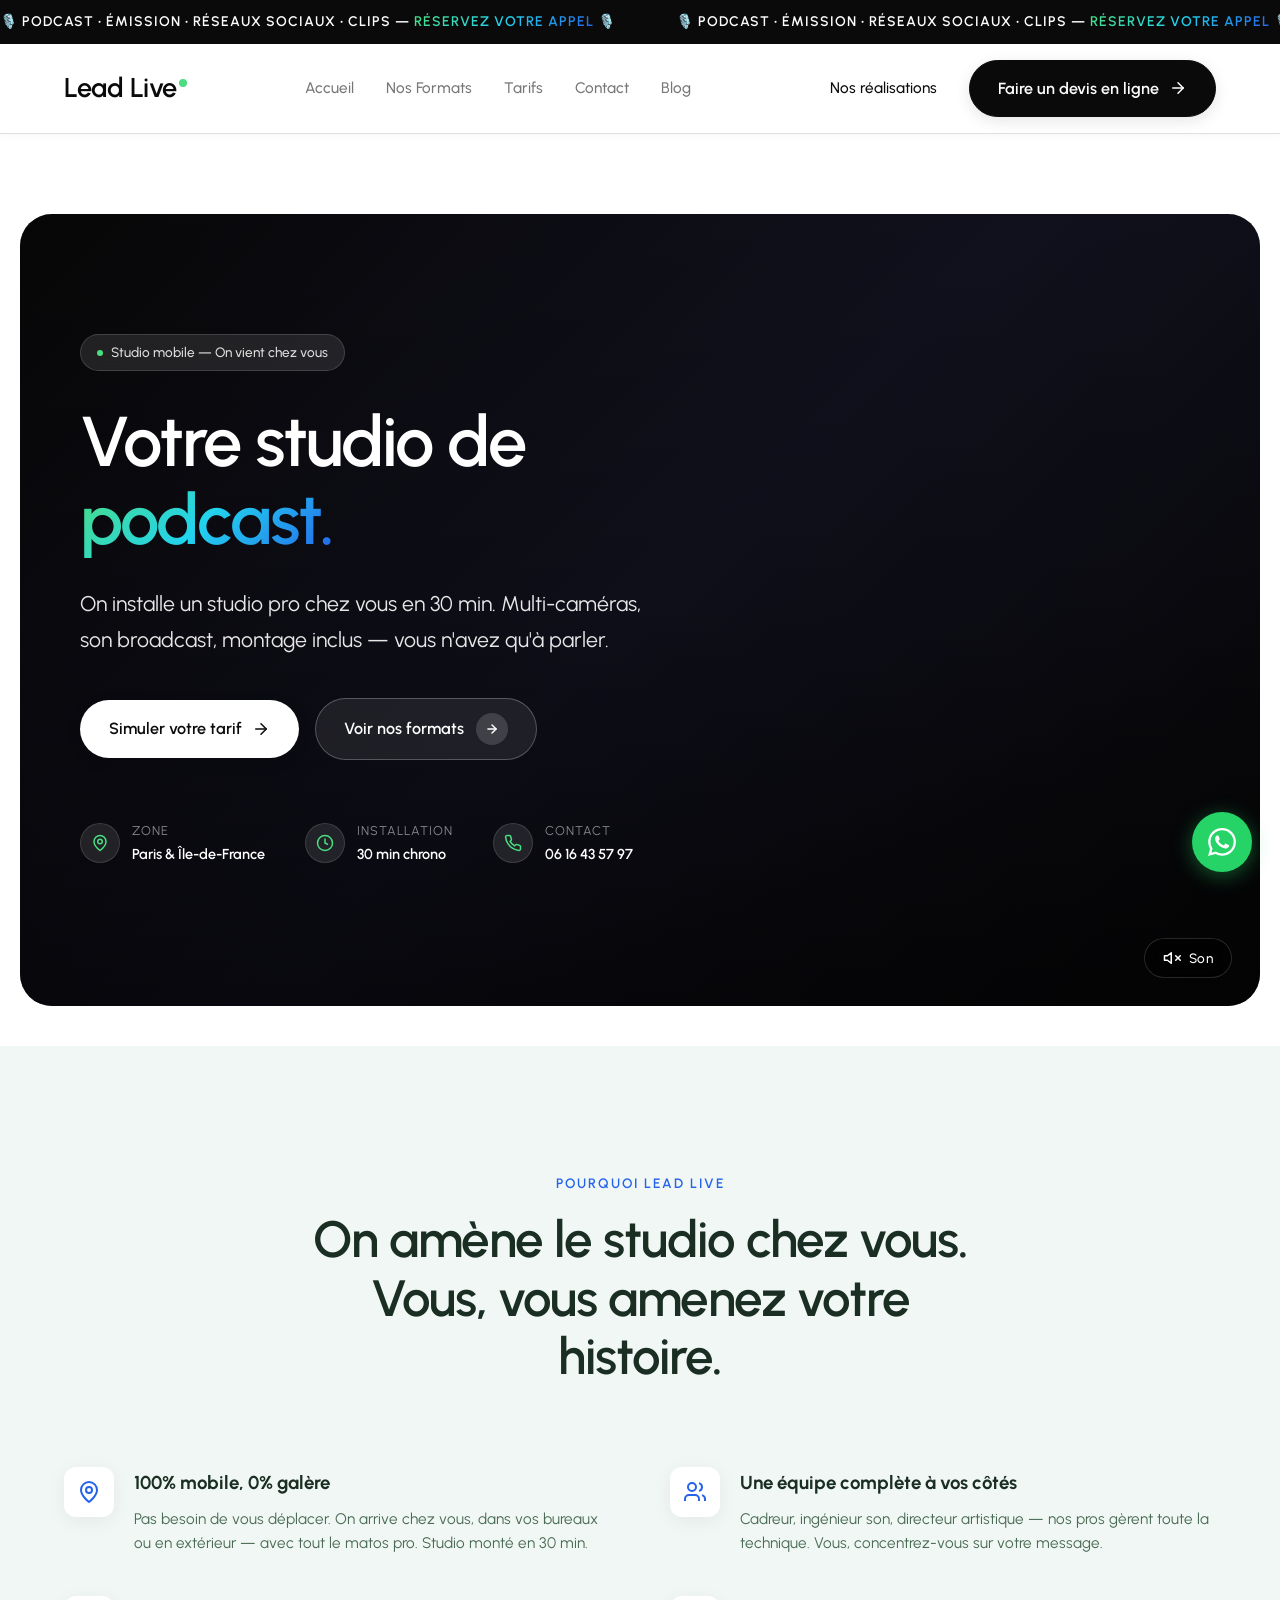
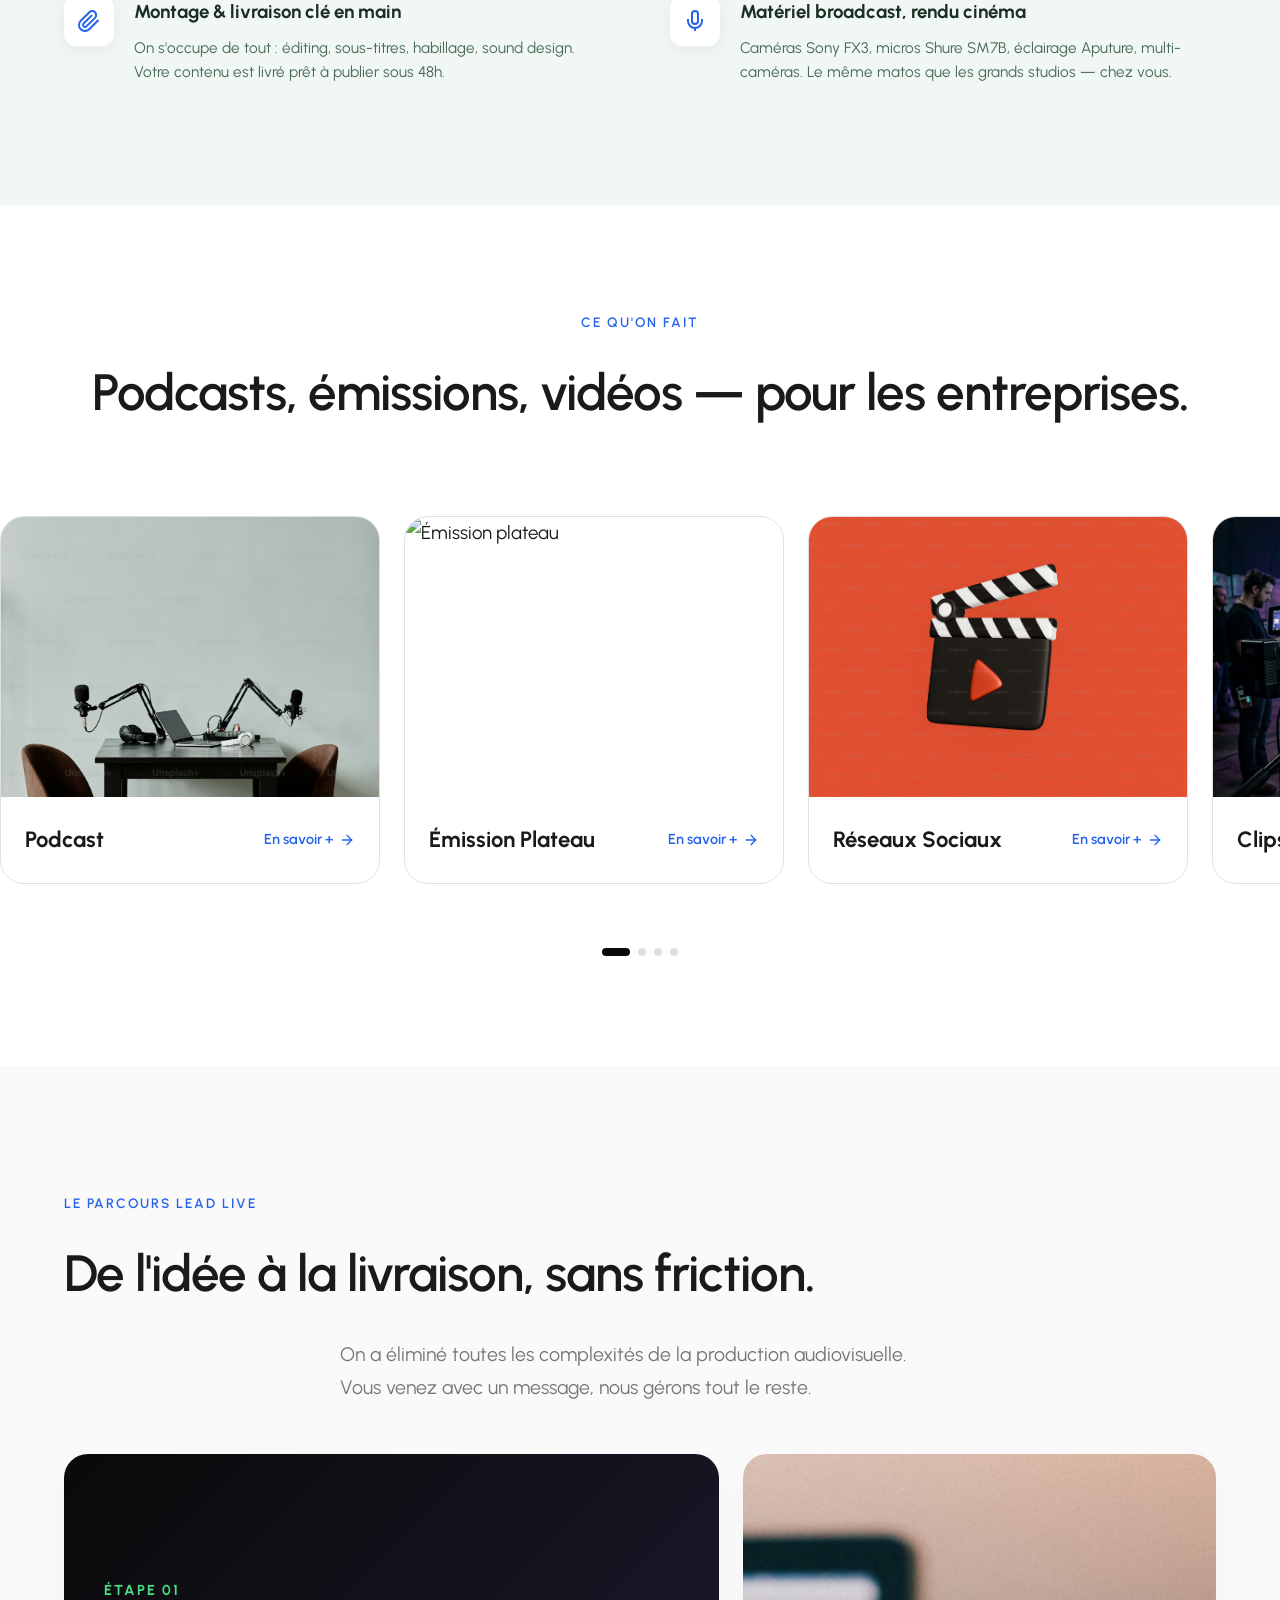
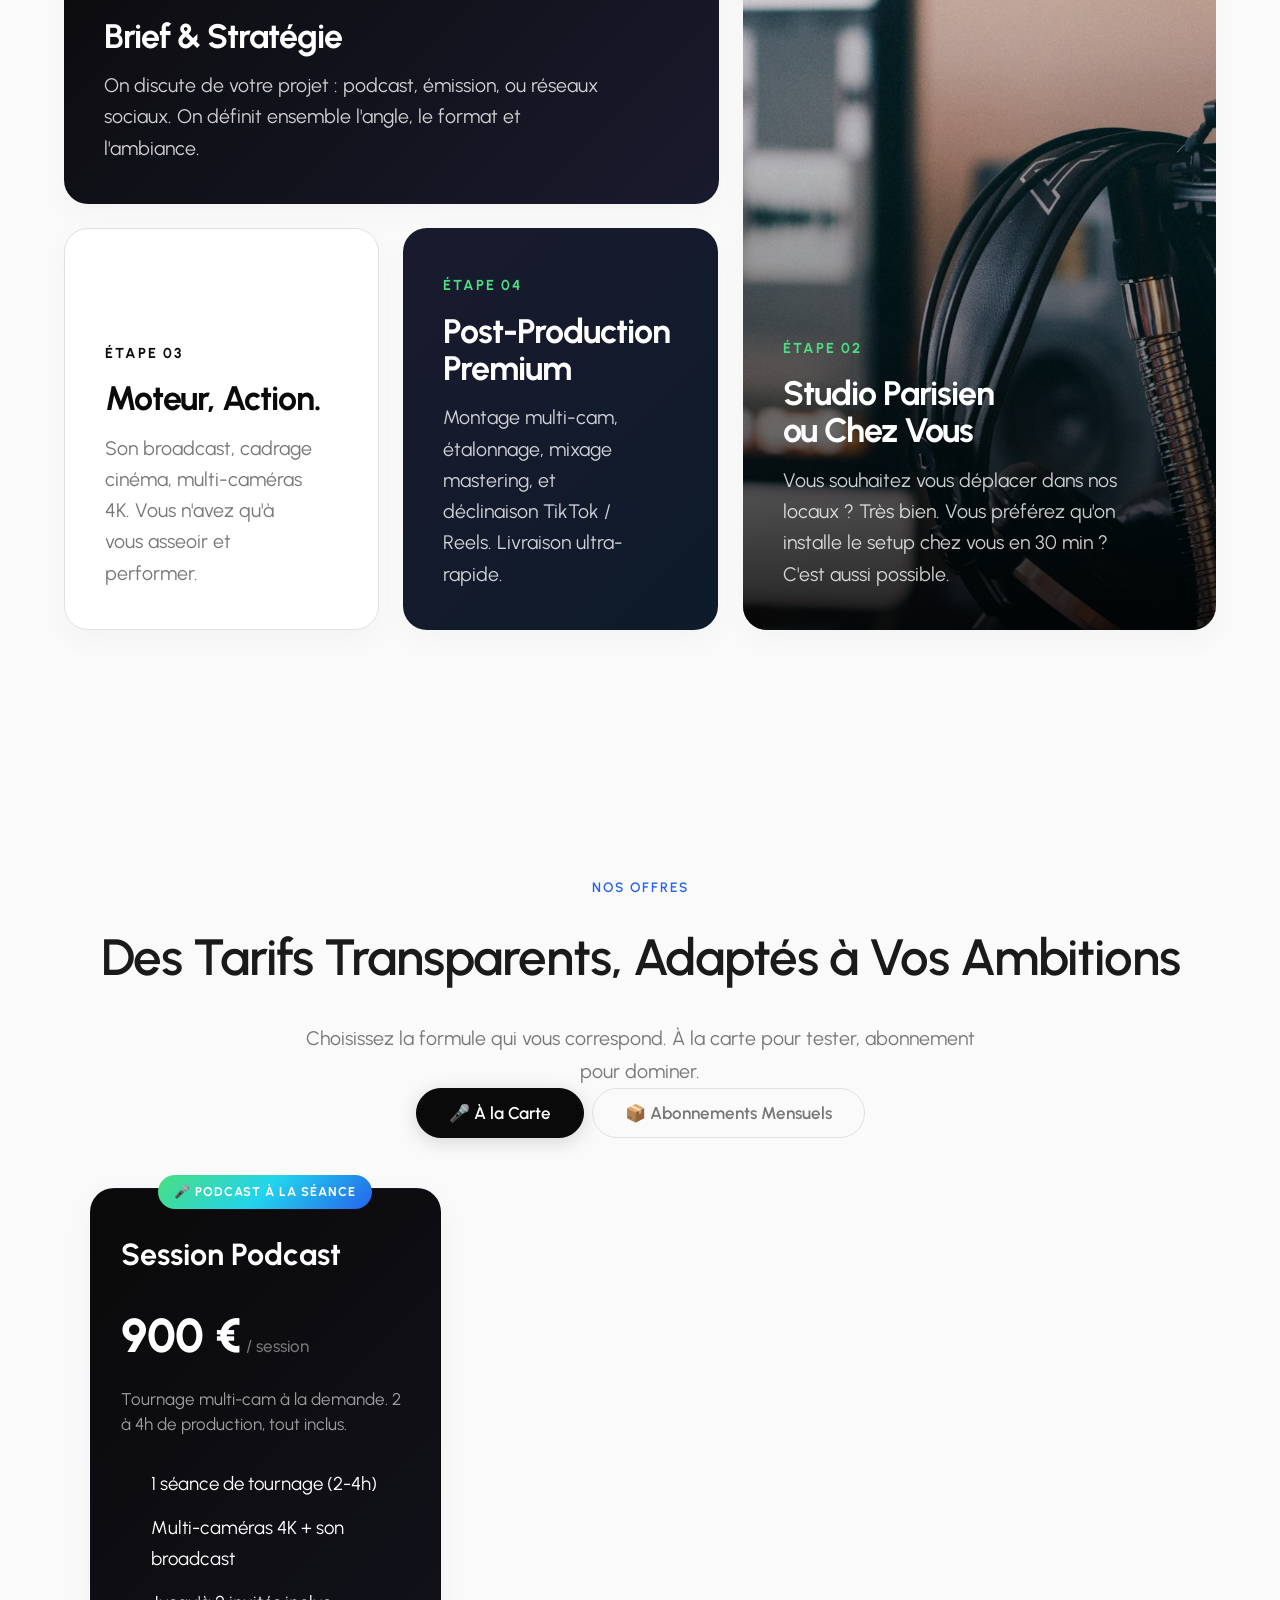
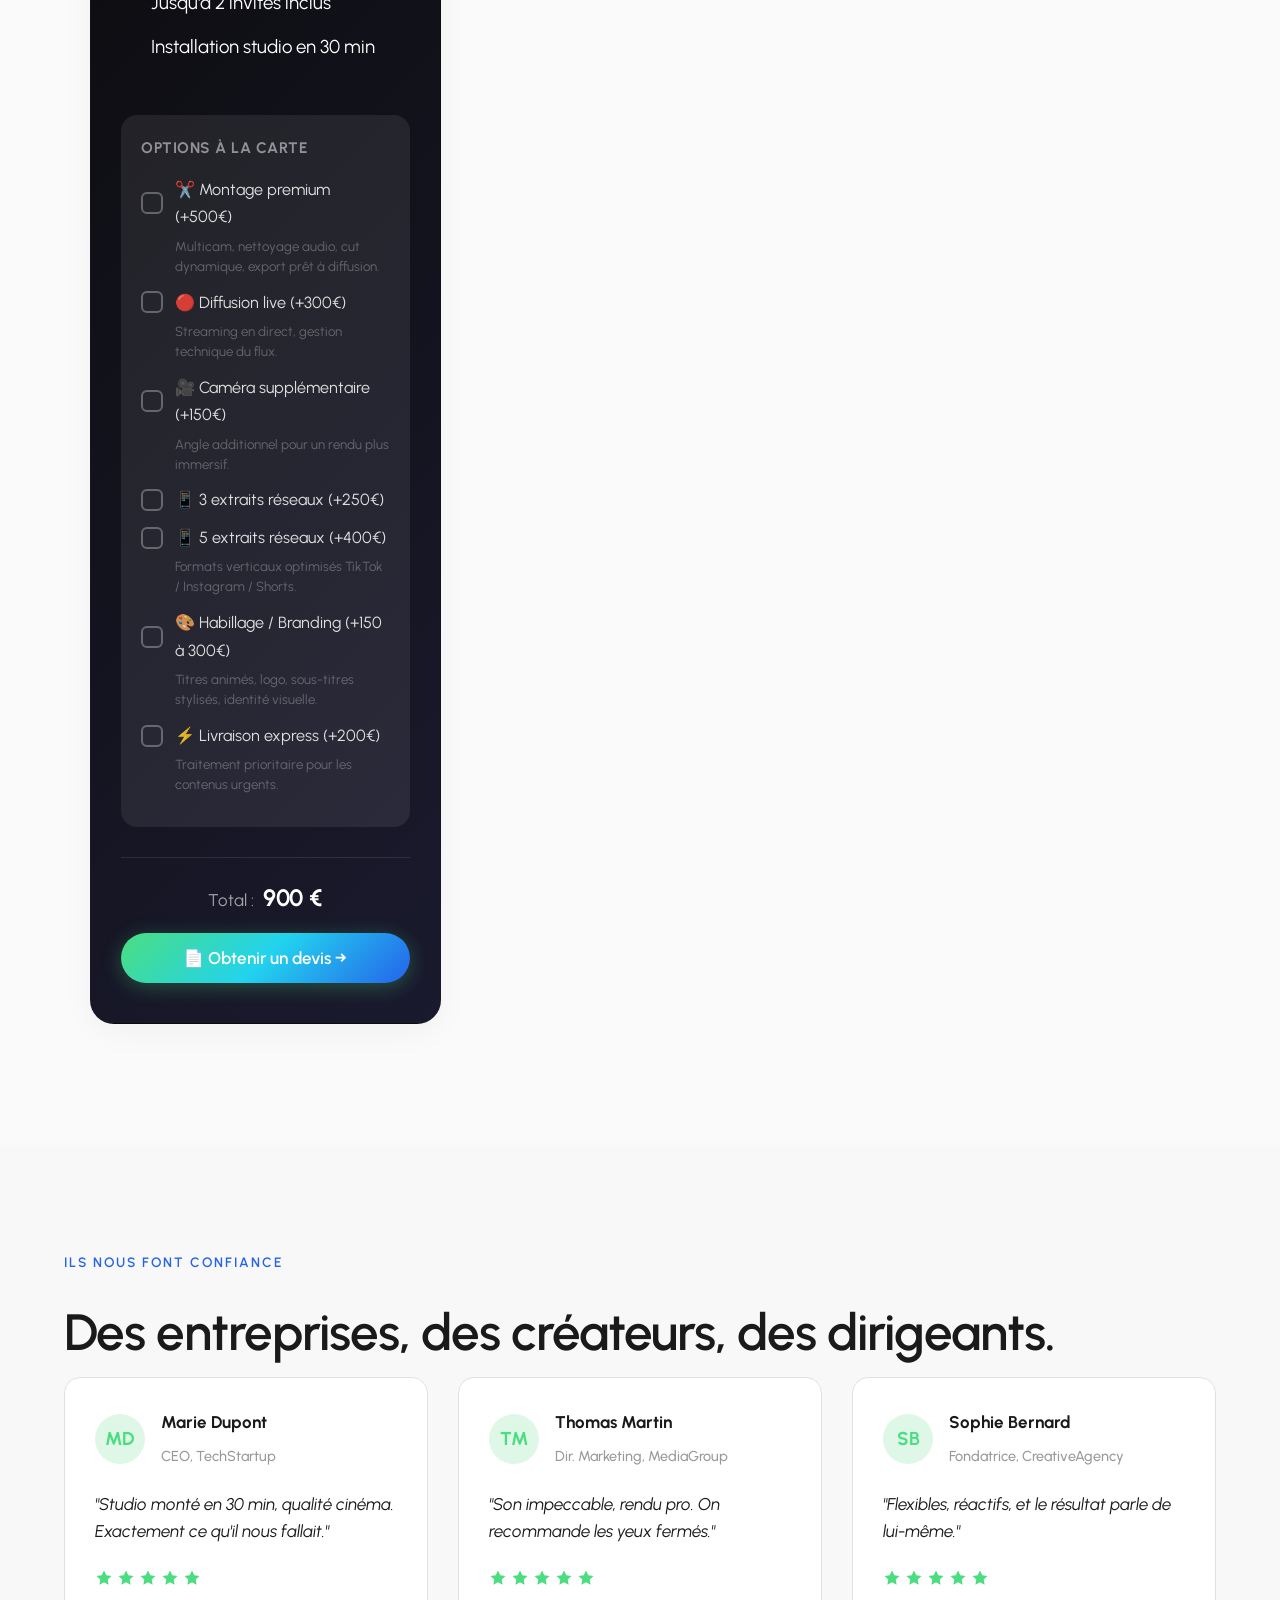
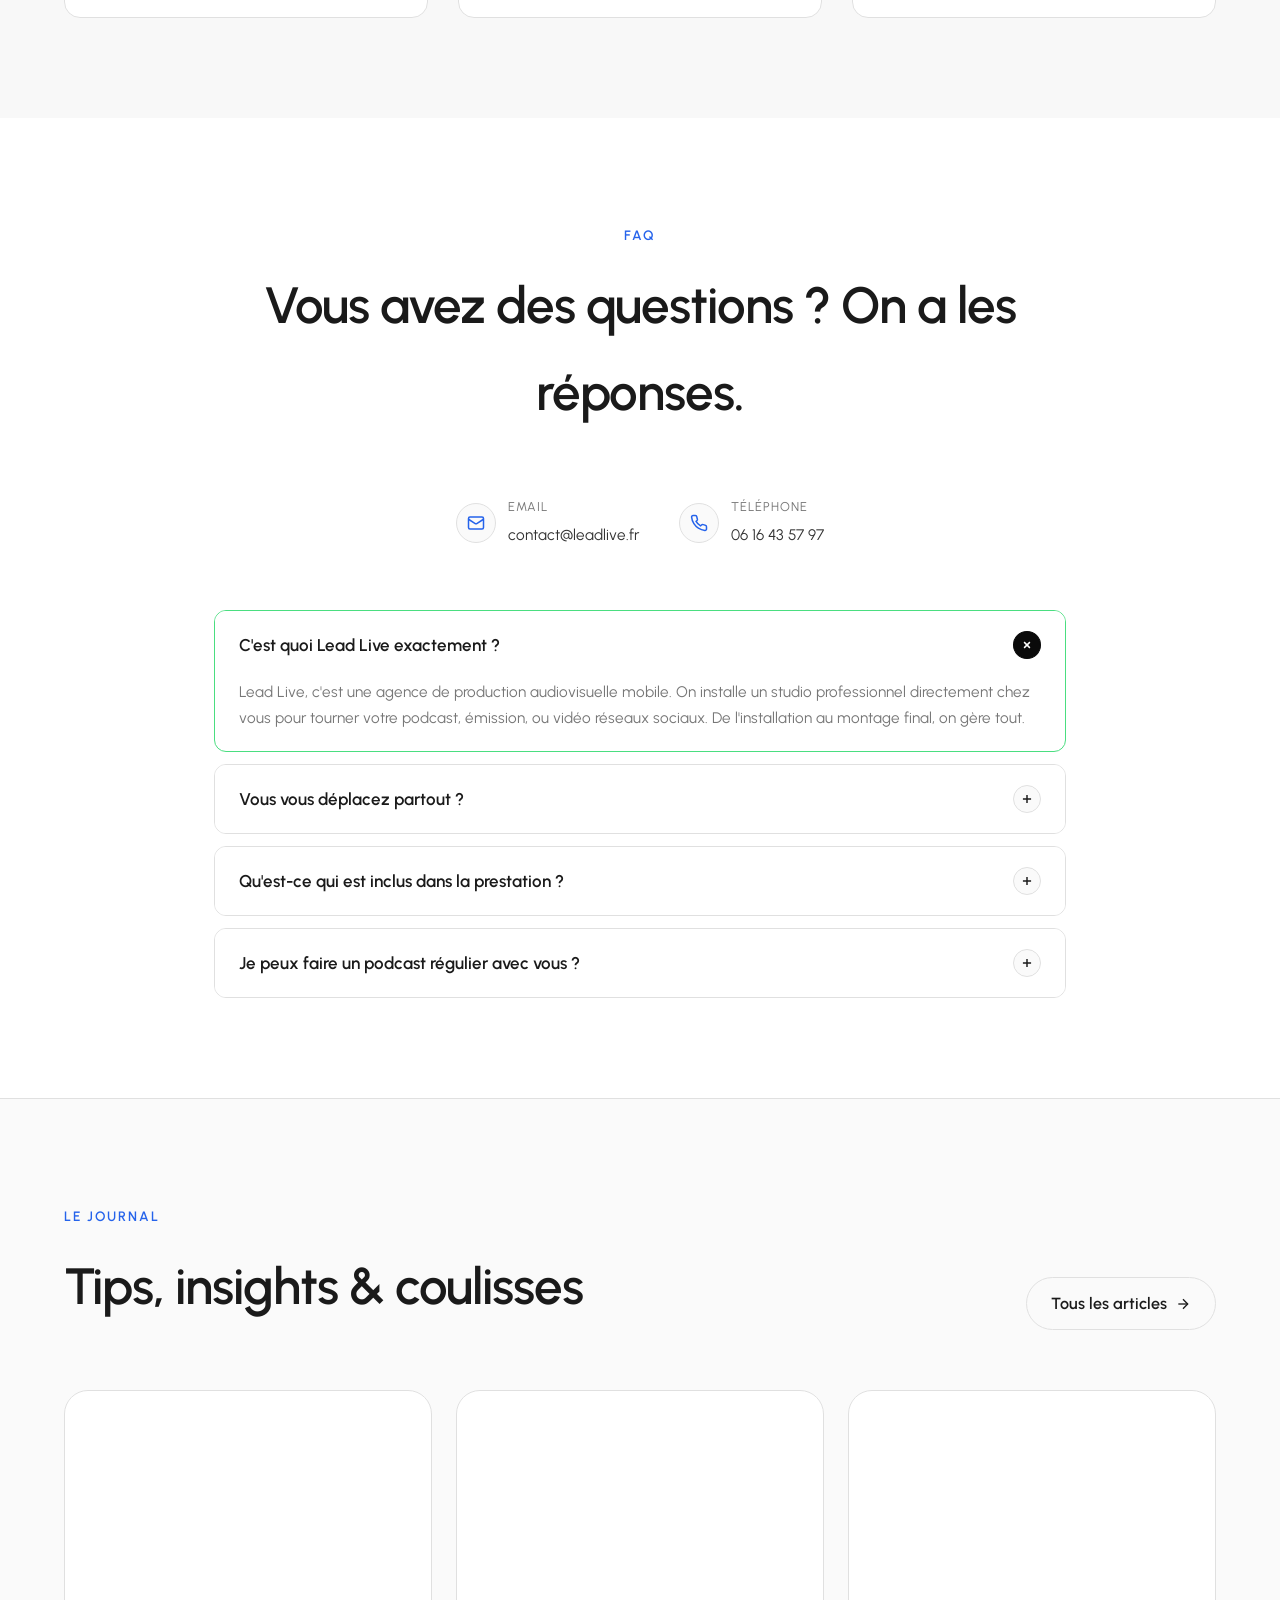
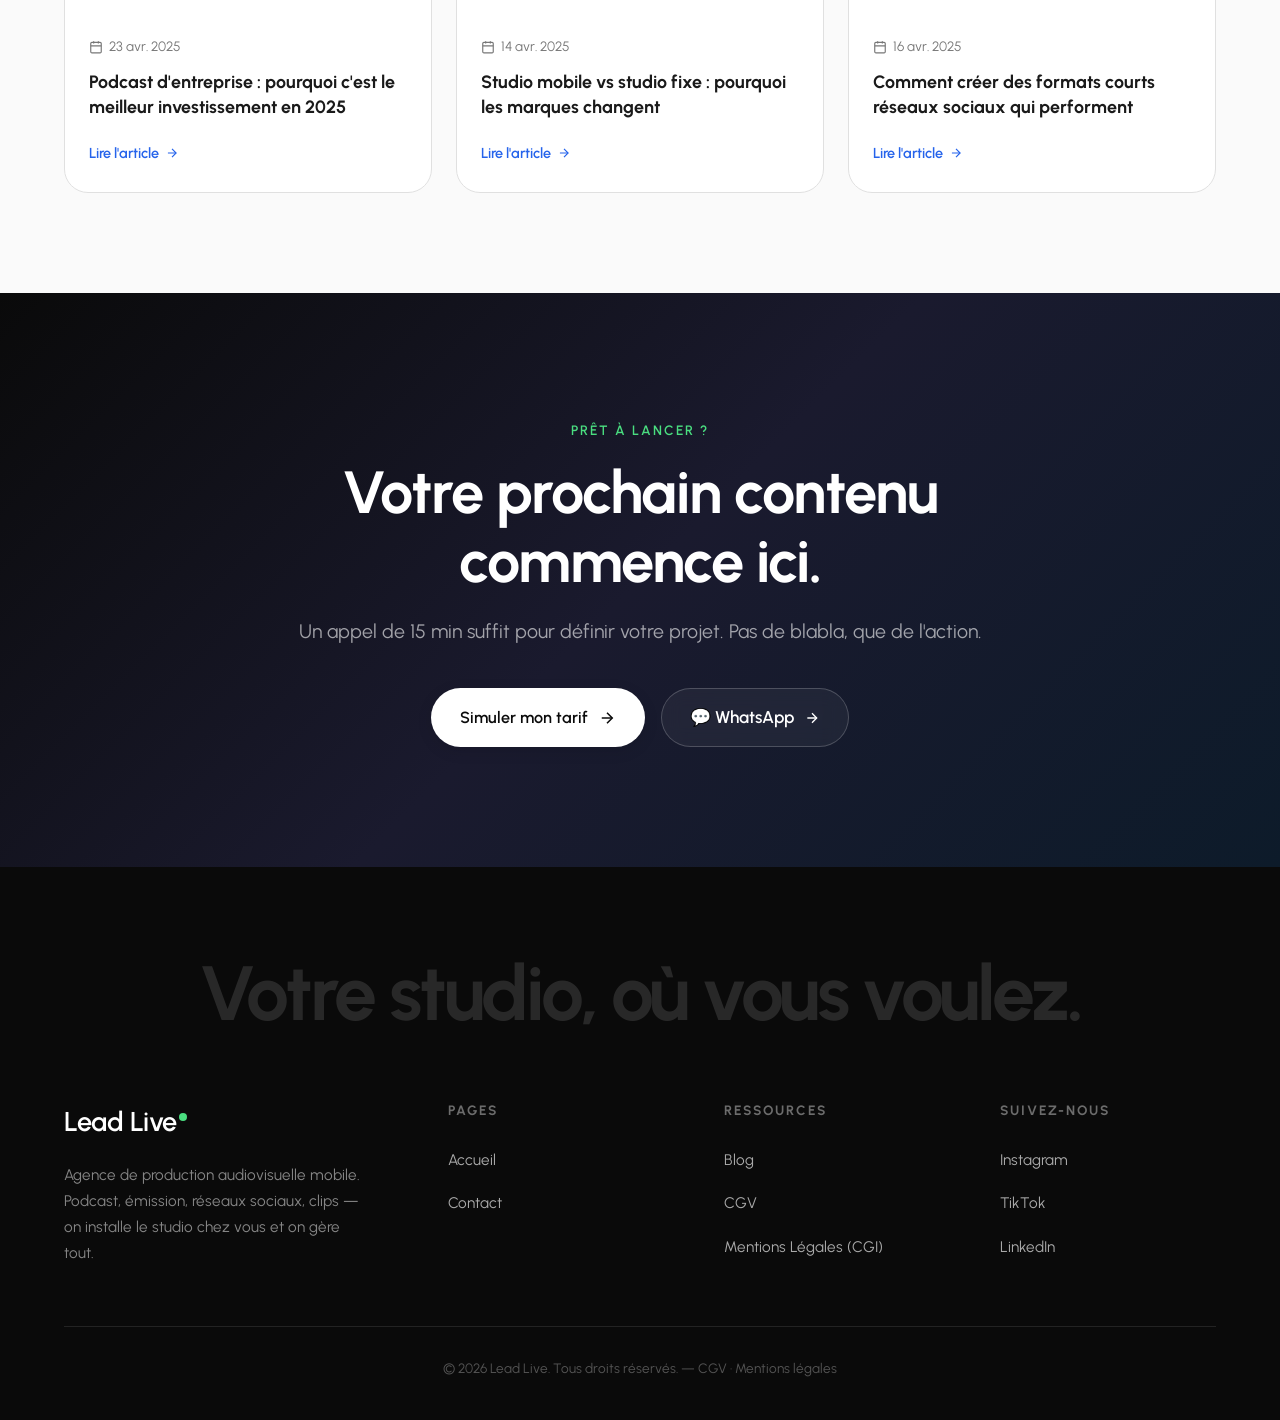
==== commit 915fa31e: "update: options à la carte text and naming to Session Podcast" ====
--- a/index.html
+++ b/index.html
@@ -130,8 +130,8 @@
         <div class="pricing-deck pricing-deck-single">
           <div class="price-layer-card podcast-session reveal reveal-delay-1" id="pack-podcast-session" data-base="900" data-name="Podcast Session">
             <div class="badge-session">🎤 PODCAST À LA SÉANCE</div>
-            <h3>Pack Session</h3>
-            <div class="base-price">900&nbsp;€ <span class="interval">/ séance</span></div>
+            <h3>Session Podcast</h3>
+            <div class="base-price">900&nbsp;€ <span class="interval">/ session</span></div>
             <p class="desc">Tournage multi-cam à la demande. 2 à 4h de production, tout inclus.</p>
             <ul class="features">
               <li><svg xmlns="http://www.w3.org/2000/svg" viewBox="0 0 24 24" fill="none" class="check-icon"><polyline points="20 6 9 17 4 12"/></svg> 1 séance de tournage (2-4h)</li>
@@ -140,22 +140,22 @@
               <li><svg xmlns="http://www.w3.org/2000/svg" viewBox="0 0 24 24" fill="none" class="check-icon"><polyline points="20 6 9 17 4 12"/></svg> Installation studio en 30 min</li>
             </ul>
             <div class="card-options">
-              <h4>Options — Podcast / Émission</h4>
+              <h4>Options à la carte</h4>
               <label class="opt-toggle"><input type="checkbox" value="500" data-mult="1"><span class="toggle-box"></span><span class="opt-label">✂️ Montage premium (+500€)</span></label>
-              <p class="opt-hint">✔ Multicam fluide · ✔ Nettoyage audio · ✔ Cut dynamique</p>
-              <label class="opt-toggle"><input type="checkbox" value="300" data-mult="1"><span class="toggle-box"></span><span class="opt-label">🔴 Diffusion LIVE (+300€)</span></label>
-              <p class="opt-hint">✔ Streaming en direct · ✔ Gestion technique du flux</p>
+              <p class="opt-hint">Multicam, nettoyage audio, cut dynamique, export prêt à diffusion.</p>
+              <label class="opt-toggle"><input type="checkbox" value="300" data-mult="1"><span class="toggle-box"></span><span class="opt-label">🔴 Diffusion live (+300€)</span></label>
+              <p class="opt-hint">Streaming en direct, gestion technique du flux.</p>
               <label class="opt-toggle"><input type="checkbox" value="150" data-mult="1"><span class="toggle-box"></span><span class="opt-label">🎥 Caméra supplémentaire (+150€)</span></label>
-              <p class="opt-hint">Recommandé pour un rendu plus immersif.</p>
+              <p class="opt-hint">Angle additionnel pour un rendu plus immersif.</p>
               <label class="opt-toggle"><input type="checkbox" value="250" data-mult="1" class="exclusive-extraits"><span class="toggle-box"></span><span class="opt-label">📱 3 extraits réseaux (+250€)</span></label>
               <label class="opt-toggle"><input type="checkbox" value="400" data-mult="1" class="exclusive-extraits"><span class="toggle-box"></span><span class="opt-label">📱 5 extraits réseaux (+400€)</span></label>
-              <p class="opt-hint">✔ Formats verticaux TikTok / Reels / Shorts</p>
-              <label class="opt-toggle"><input type="checkbox" value="200" data-mult="1"><span class="toggle-box"></span><span class="opt-label">🎨 Habillage / Branding (+200€)</span></label>
-              <p class="opt-hint">✔ Titres animés · ✔ Logo · ✔ Sous-titres stylisés</p>
+              <p class="opt-hint">Formats verticaux optimisés TikTok / Instagram / Shorts.</p>
+              <label class="opt-toggle"><input type="checkbox" value="150" data-mult="1"><span class="toggle-box"></span><span class="opt-label">🎨 Habillage / Branding (+150 à 300€)</span></label>
+              <p class="opt-hint">Titres animés, logo, sous-titres stylisés, identité visuelle.</p>
               <label class="opt-toggle"><input type="checkbox" value="200" data-mult="1"><span class="toggle-box"></span><span class="opt-label">⚡ Livraison express (+200€)</span></label>
-              <p class="opt-hint">✔ Livraison prioritaire · Idéal contenu urgent</p>
+              <p class="opt-hint">Traitement prioritaire pour les contenus urgents.</p>
             </div>
-            <div class="card-footer"><div class="calc-total">Total : <strong class="display-total">900&nbsp;€</strong></div><button class="submit-pack" data-pack="Podcast Session — 900 €/séance">📄 Obtenir un devis →</button></div>
+            <div class="card-footer"><div class="calc-total">Total : <strong class="display-total">900&nbsp;€</strong></div><button class="submit-pack" data-pack="Session Podcast — 900 €/session">📄 Obtenir un devis →</button></div>
           </div>
         </div>
       </div>
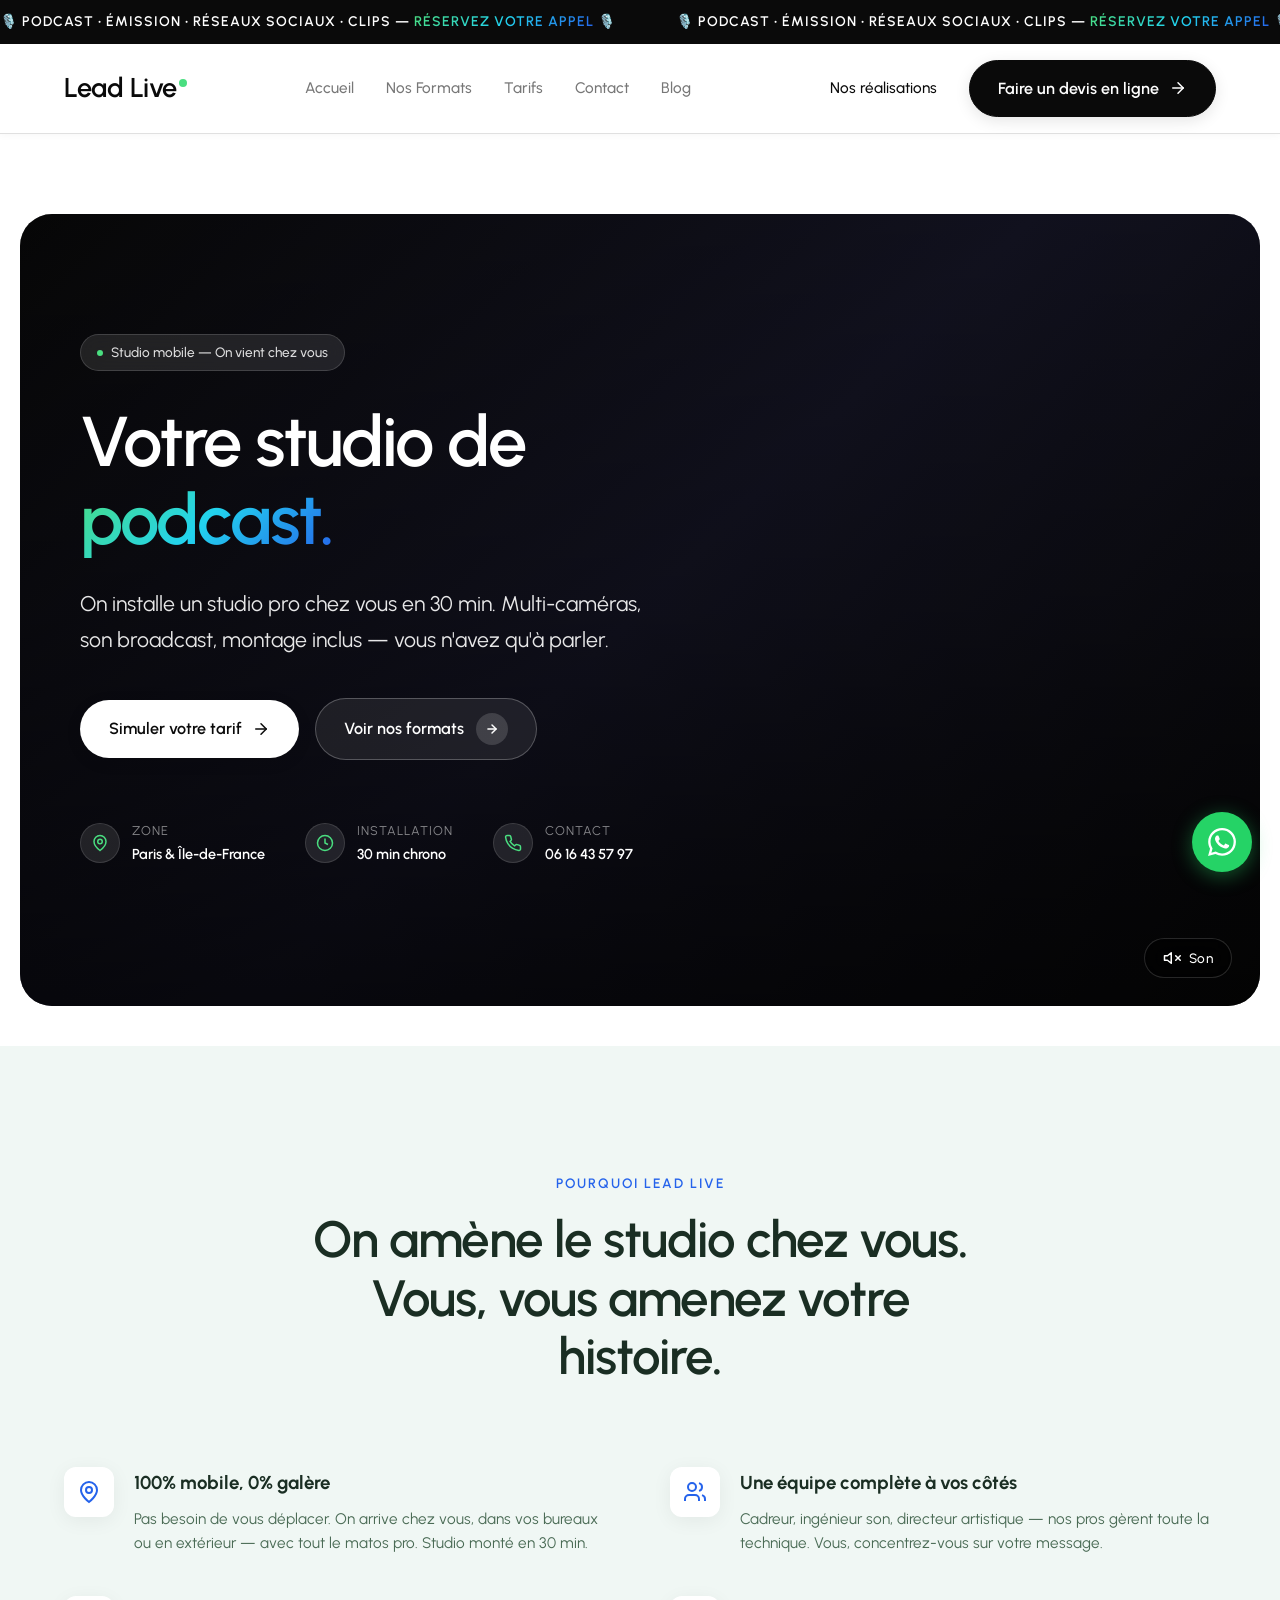
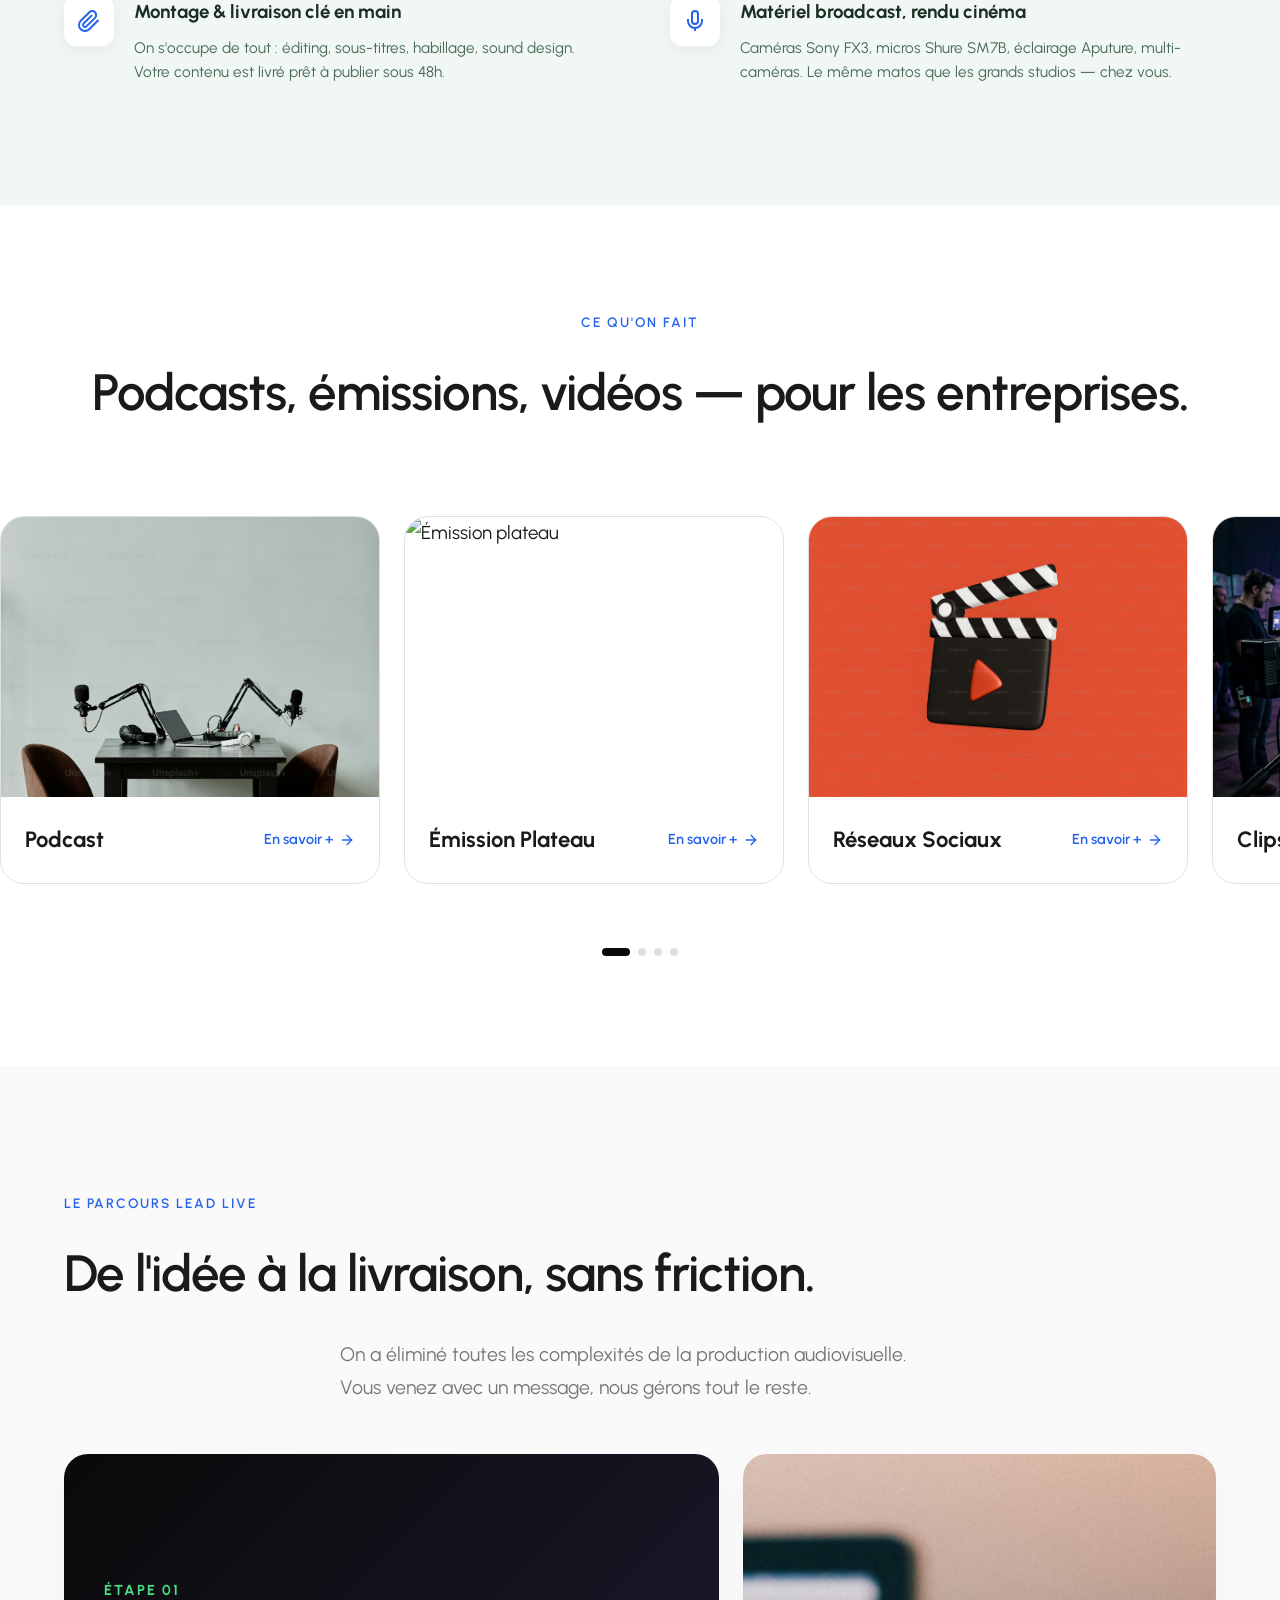
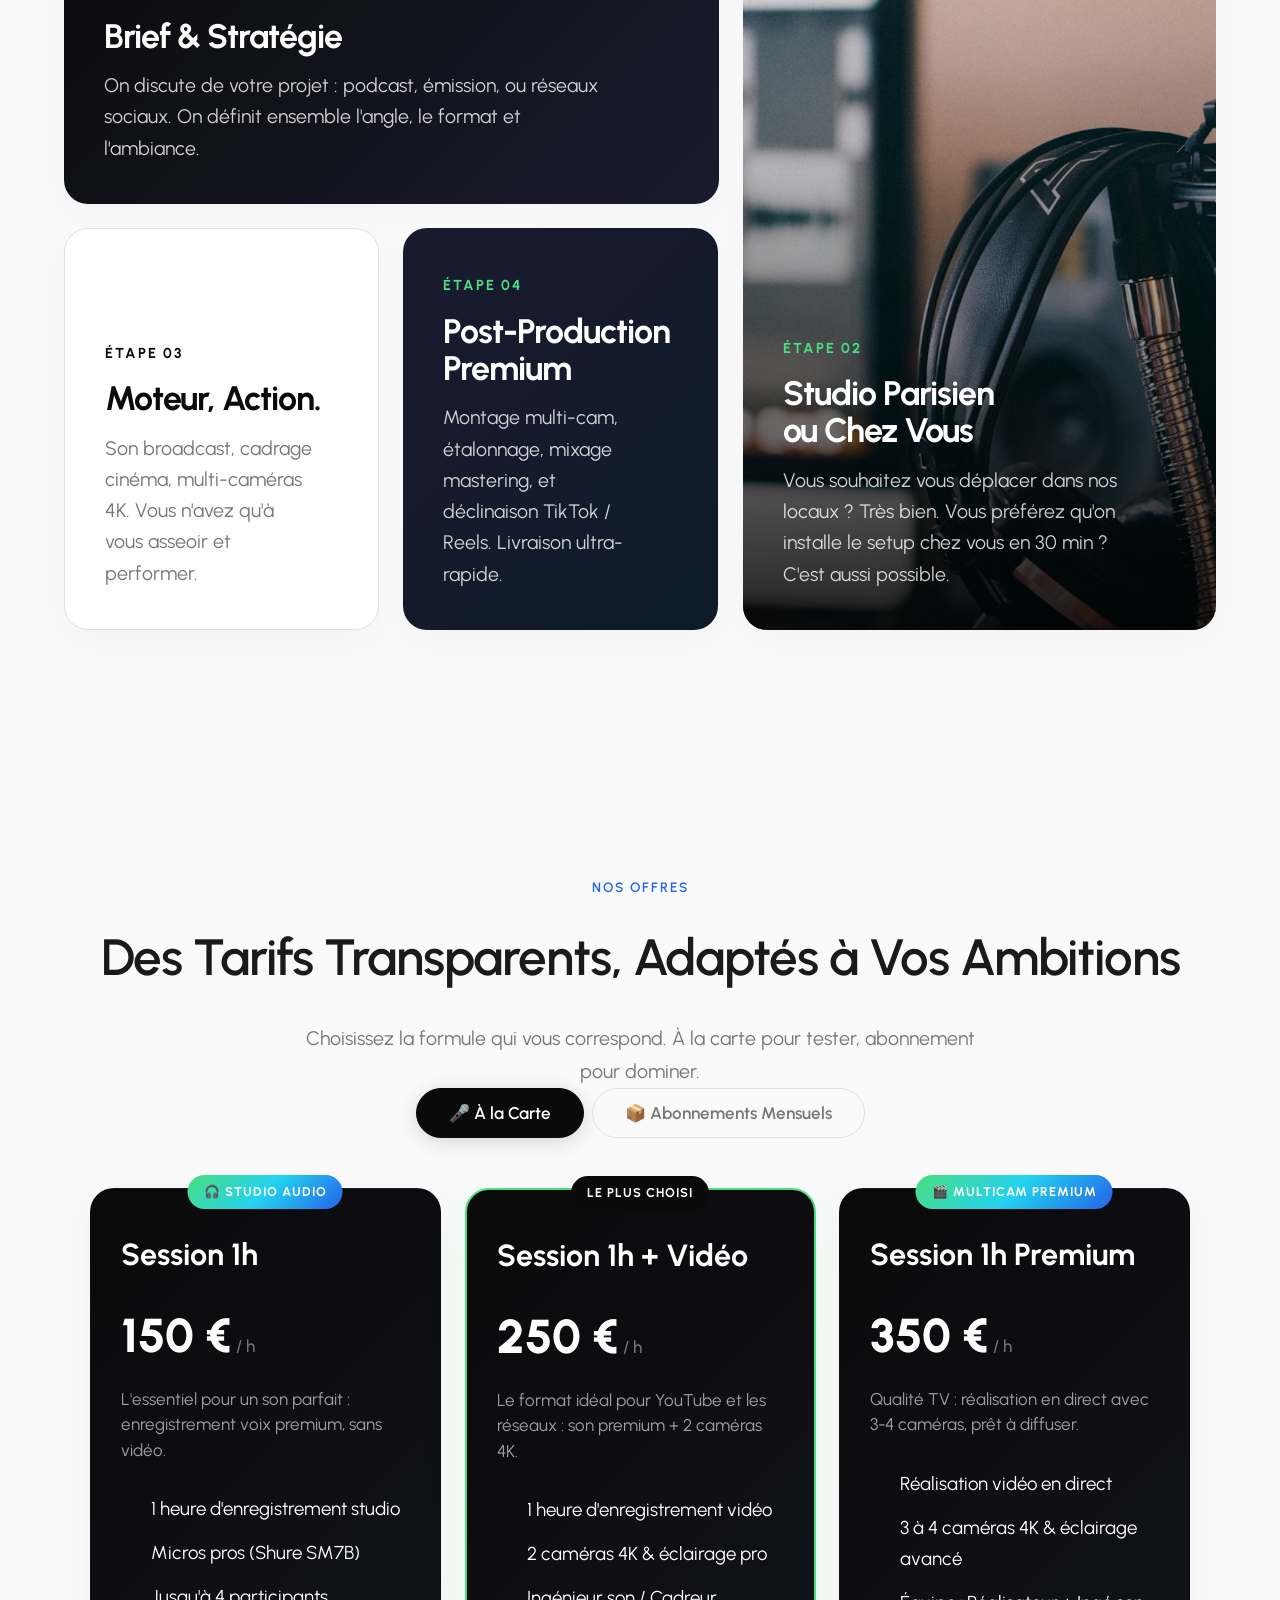
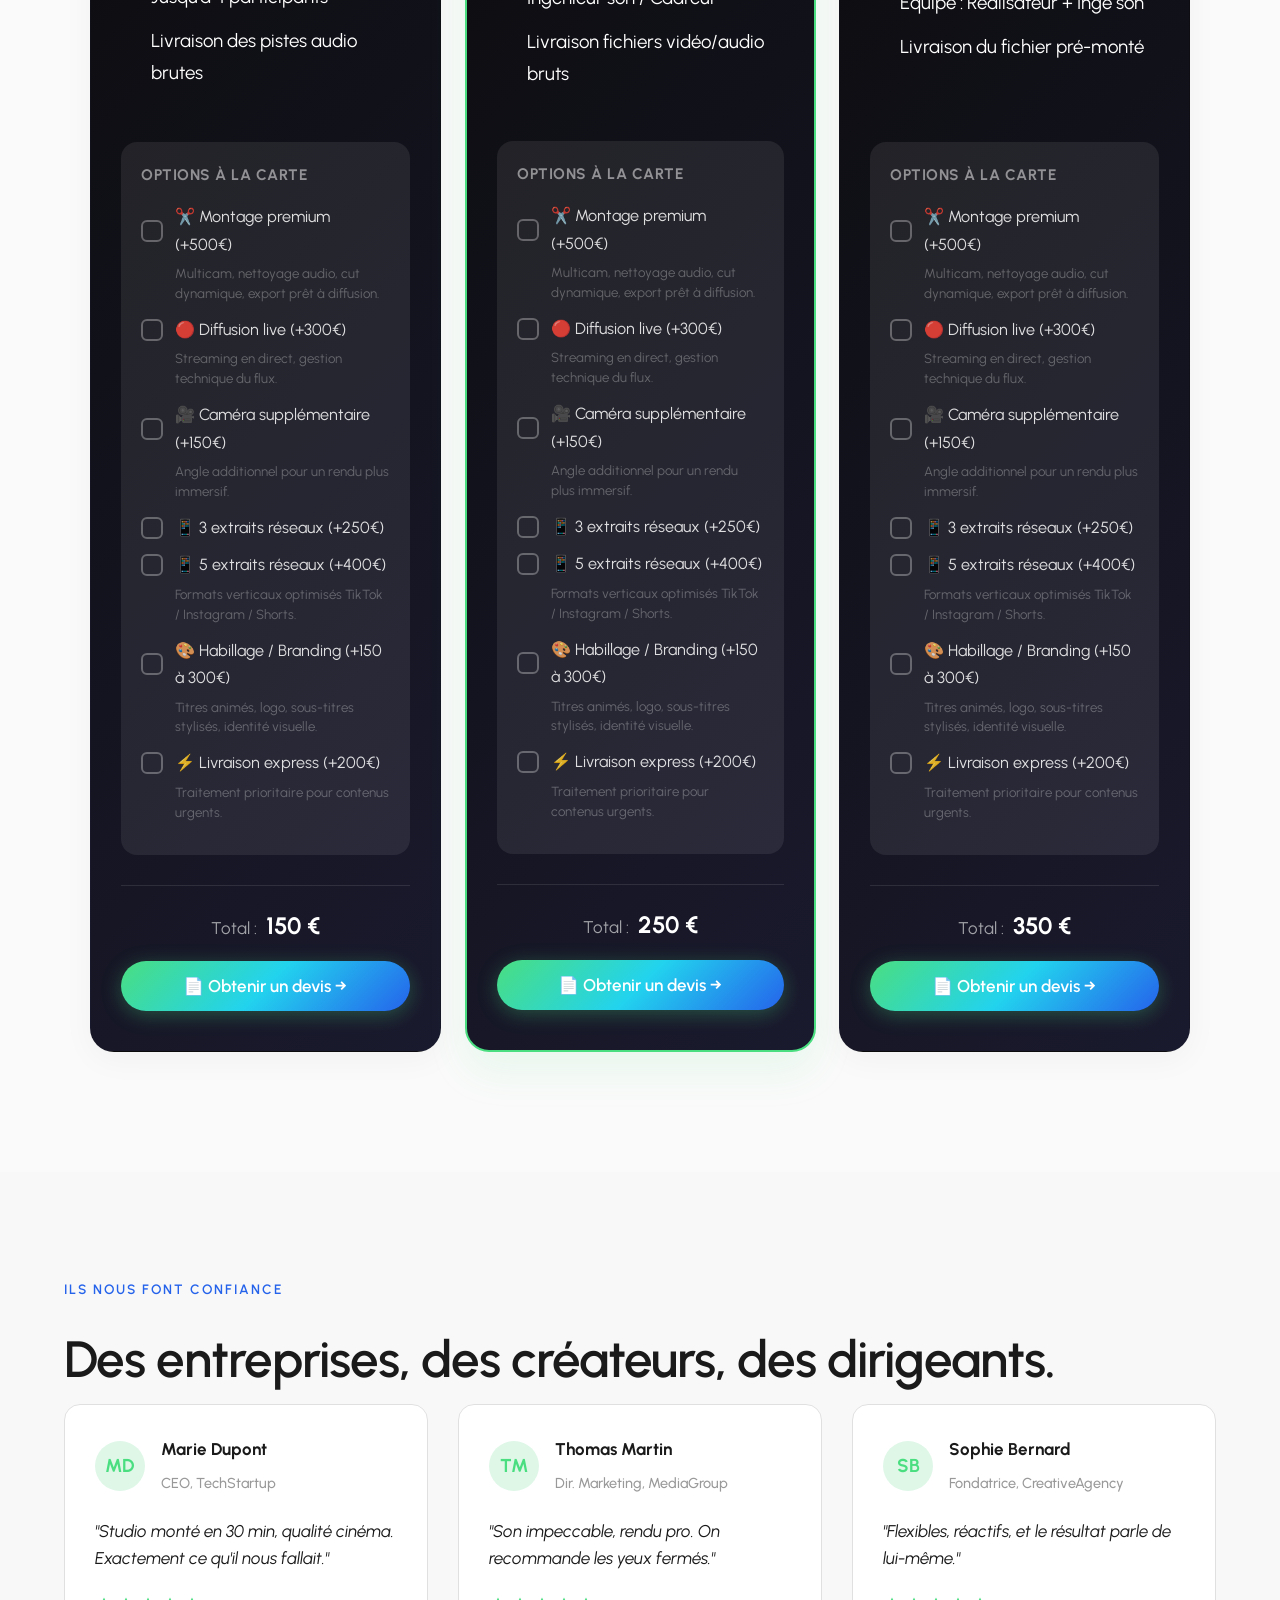
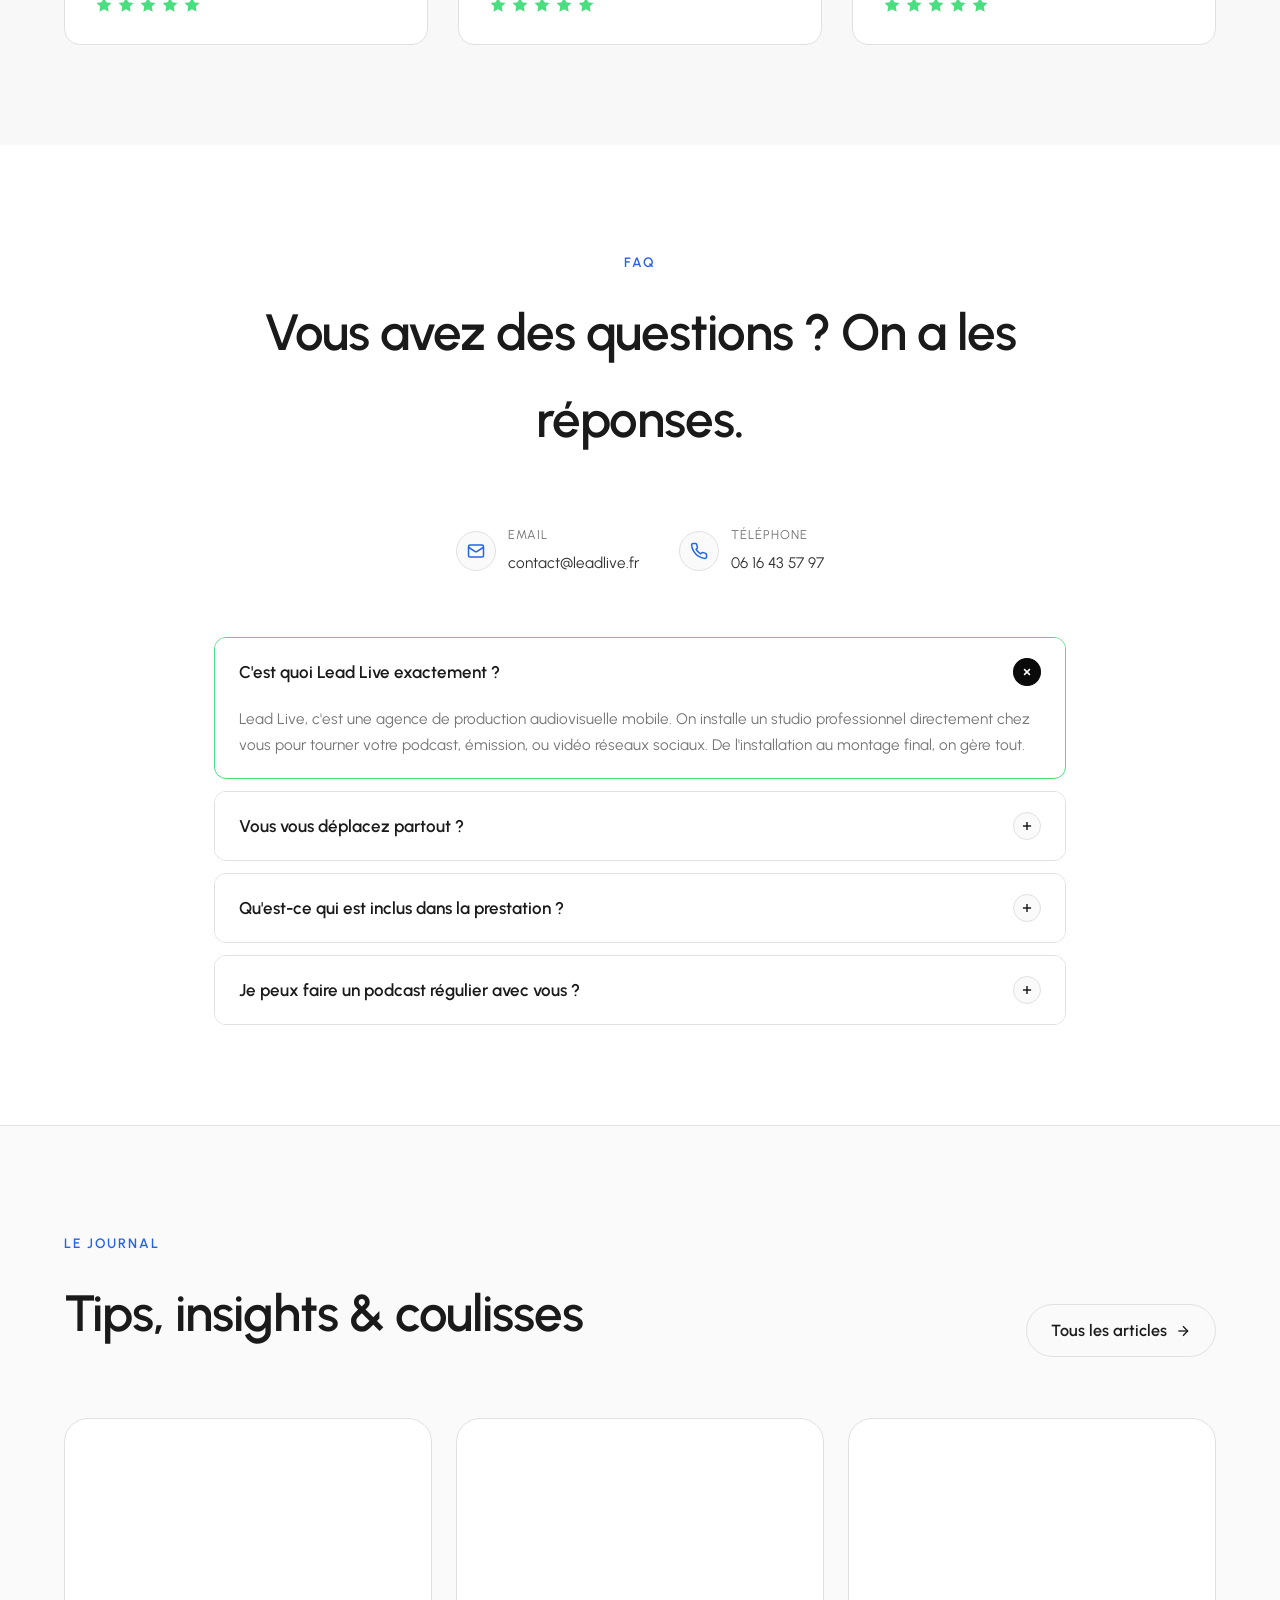
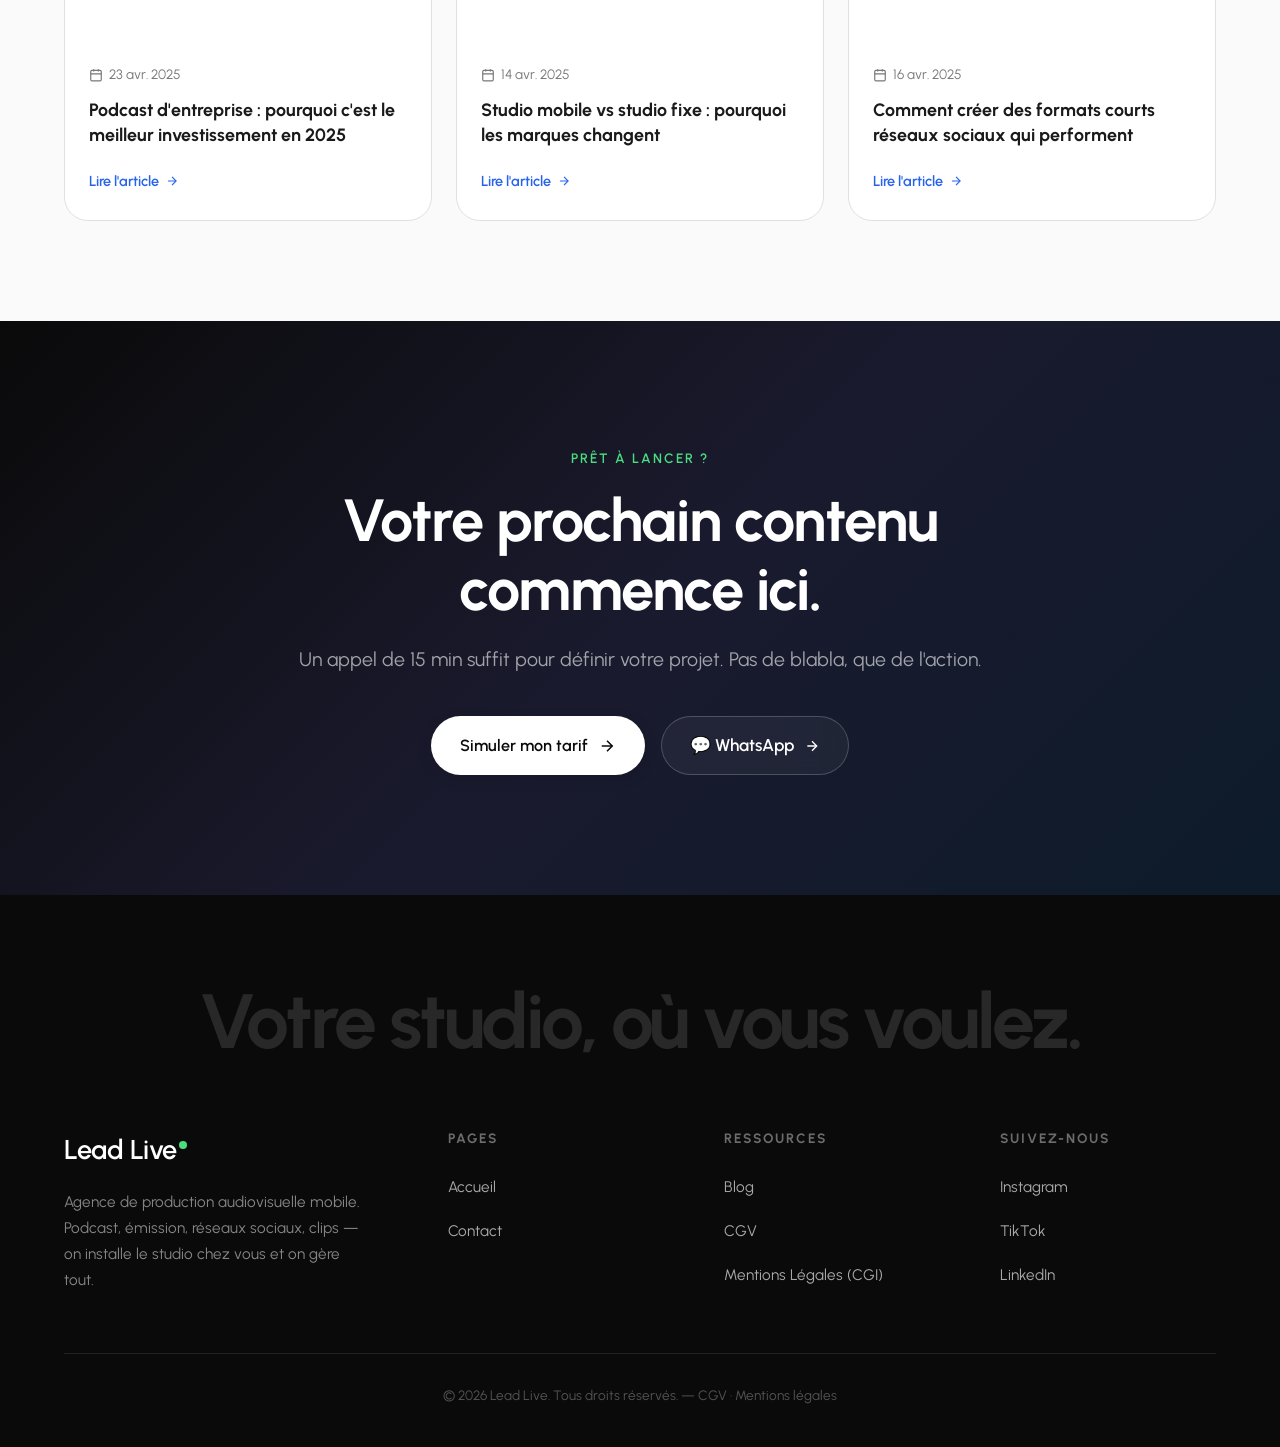
==== commit d8fbb022: "update: déploiement de 3 offres pour À la carte (Audio 150€, Vidéo 250€, Premium 350€)" ====
--- a/index.html
+++ b/index.html
@@ -127,17 +127,19 @@
 
       <!-- Panel 1: Session -->
       <div class="pricing-panel" id="panel-session">
-        <div class="pricing-deck pricing-deck-single">
-          <div class="price-layer-card podcast-session reveal reveal-delay-1" id="pack-podcast-session" data-base="900" data-name="Podcast Session">
-            <div class="badge-session">🎤 PODCAST À LA SÉANCE</div>
-            <h3>Session Podcast</h3>
-            <div class="base-price">900&nbsp;€ <span class="interval">/ session</span></div>
-            <p class="desc">Tournage multi-cam à la demande. 2 à 4h de production, tout inclus.</p>
+        <div class="pricing-deck">
+          
+          <!-- Card 1: Audio -->
+          <div class="price-layer-card podcast-session reveal reveal-delay-1" id="pack-audio" data-base="150" data-name="Session 1h (Audio)">
+            <div class="badge-session">🎧 STUDIO AUDIO</div>
+            <h3>Session 1h</h3>
+            <div class="base-price">150&nbsp;€ <span class="interval">/ h</span></div>
+            <p class="desc">L'essentiel pour un son parfait : enregistrement voix premium, sans vidéo.</p>
             <ul class="features">
-              <li><svg xmlns="http://www.w3.org/2000/svg" viewBox="0 0 24 24" fill="none" class="check-icon"><polyline points="20 6 9 17 4 12"/></svg> 1 séance de tournage (2-4h)</li>
-              <li><svg xmlns="http://www.w3.org/2000/svg" viewBox="0 0 24 24" fill="none" class="check-icon"><polyline points="20 6 9 17 4 12"/></svg> Multi-caméras 4K + son broadcast</li>
-              <li><svg xmlns="http://www.w3.org/2000/svg" viewBox="0 0 24 24" fill="none" class="check-icon"><polyline points="20 6 9 17 4 12"/></svg> Jusqu'à 2 invités inclus</li>
-              <li><svg xmlns="http://www.w3.org/2000/svg" viewBox="0 0 24 24" fill="none" class="check-icon"><polyline points="20 6 9 17 4 12"/></svg> Installation studio en 30 min</li>
+              <li><svg xmlns="http://www.w3.org/2000/svg" viewBox="0 0 24 24" fill="none" class="check-icon"><polyline points="20 6 9 17 4 12"/></svg> 1 heure d'enregistrement studio</li>
+              <li><svg xmlns="http://www.w3.org/2000/svg" viewBox="0 0 24 24" fill="none" class="check-icon"><polyline points="20 6 9 17 4 12"/></svg> Micros pros (Shure SM7B)</li>
+              <li><svg xmlns="http://www.w3.org/2000/svg" viewBox="0 0 24 24" fill="none" class="check-icon"><polyline points="20 6 9 17 4 12"/></svg> Jusqu'à 4 participants</li>
+              <li><svg xmlns="http://www.w3.org/2000/svg" viewBox="0 0 24 24" fill="none" class="check-icon"><polyline points="20 6 9 17 4 12"/></svg> Livraison des pistes audio brutes</li>
             </ul>
             <div class="card-options">
               <h4>Options à la carte</h4>
@@ -153,10 +155,73 @@
               <label class="opt-toggle"><input type="checkbox" value="150" data-mult="1"><span class="toggle-box"></span><span class="opt-label">🎨 Habillage / Branding (+150 à 300€)</span></label>
               <p class="opt-hint">Titres animés, logo, sous-titres stylisés, identité visuelle.</p>
               <label class="opt-toggle"><input type="checkbox" value="200" data-mult="1"><span class="toggle-box"></span><span class="opt-label">⚡ Livraison express (+200€)</span></label>
-              <p class="opt-hint">Traitement prioritaire pour les contenus urgents.</p>
+              <p class="opt-hint">Traitement prioritaire pour contenus urgents.</p>
             </div>
-            <div class="card-footer"><div class="calc-total">Total : <strong class="display-total">900&nbsp;€</strong></div><button class="submit-pack" data-pack="Session Podcast — 900 €/session">📄 Obtenir un devis →</button></div>
+            <div class="card-footer"><div class="calc-total">Total : <strong class="display-total">150&nbsp;€</strong></div><button class="submit-pack" data-pack="Session 1h Audio — 150 €/h">📄 Obtenir un devis →</button></div>
           </div>
+
+          <!-- Card 2: Vidéo -->
+          <div class="price-layer-card podcast-session popular reveal reveal-delay-2" id="pack-video" data-base="250" data-name="Session 1h (Vidéo)">
+            <div class="badge">LE PLUS CHOISI</div>
+            <h3>Session 1h + Vidéo</h3>
+            <div class="base-price">250&nbsp;€ <span class="interval">/ h</span></div>
+            <p class="desc">Le format idéal pour YouTube et les réseaux : son premium + 2 caméras 4K.</p>
+            <ul class="features">
+              <li><svg xmlns="http://www.w3.org/2000/svg" viewBox="0 0 24 24" fill="none" class="check-icon"><polyline points="20 6 9 17 4 12"/></svg> 1 heure d'enregistrement vidéo</li>
+              <li><svg xmlns="http://www.w3.org/2000/svg" viewBox="0 0 24 24" fill="none" class="check-icon"><polyline points="20 6 9 17 4 12"/></svg> 2 caméras 4K &amp; éclairage pro</li>
+              <li><svg xmlns="http://www.w3.org/2000/svg" viewBox="0 0 24 24" fill="none" class="check-icon"><polyline points="20 6 9 17 4 12"/></svg> Ingénieur son / Cadreur</li>
+              <li><svg xmlns="http://www.w3.org/2000/svg" viewBox="0 0 24 24" fill="none" class="check-icon"><polyline points="20 6 9 17 4 12"/></svg> Livraison fichiers vidéo/audio bruts</li>
+            </ul>
+            <div class="card-options">
+              <h4>Options à la carte</h4>
+              <label class="opt-toggle"><input type="checkbox" value="500" data-mult="1"><span class="toggle-box"></span><span class="opt-label">✂️ Montage premium (+500€)</span></label>
+              <p class="opt-hint">Multicam, nettoyage audio, cut dynamique, export prêt à diffusion.</p>
+              <label class="opt-toggle"><input type="checkbox" value="300" data-mult="1"><span class="toggle-box"></span><span class="opt-label">🔴 Diffusion live (+300€)</span></label>
+              <p class="opt-hint">Streaming en direct, gestion technique du flux.</p>
+              <label class="opt-toggle"><input type="checkbox" value="150" data-mult="1"><span class="toggle-box"></span><span class="opt-label">🎥 Caméra supplémentaire (+150€)</span></label>
+              <p class="opt-hint">Angle additionnel pour un rendu plus immersif.</p>
+              <label class="opt-toggle"><input type="checkbox" value="250" data-mult="1" class="exclusive-extraits"><span class="toggle-box"></span><span class="opt-label">📱 3 extraits réseaux (+250€)</span></label>
+              <label class="opt-toggle"><input type="checkbox" value="400" data-mult="1" class="exclusive-extraits"><span class="toggle-box"></span><span class="opt-label">📱 5 extraits réseaux (+400€)</span></label>
+              <p class="opt-hint">Formats verticaux optimisés TikTok / Instagram / Shorts.</p>
+              <label class="opt-toggle"><input type="checkbox" value="150" data-mult="1"><span class="toggle-box"></span><span class="opt-label">🎨 Habillage / Branding (+150 à 300€)</span></label>
+              <p class="opt-hint">Titres animés, logo, sous-titres stylisés, identité visuelle.</p>
+              <label class="opt-toggle"><input type="checkbox" value="200" data-mult="1"><span class="toggle-box"></span><span class="opt-label">⚡ Livraison express (+200€)</span></label>
+              <p class="opt-hint">Traitement prioritaire pour contenus urgents.</p>
+            </div>
+            <div class="card-footer"><div class="calc-total">Total : <strong class="display-total">250&nbsp;€</strong></div><button class="submit-pack" data-pack="Session 1h Vidéo — 250 €/h">📄 Obtenir un devis →</button></div>
+          </div>
+
+          <!-- Card 3: Premium Multicam -->
+          <div class="price-layer-card podcast-session reveal reveal-delay-3" id="pack-premium" data-base="350" data-name="Session 1h (Premium Multicam)">
+            <div class="badge-session">🎬 MULTICAM PREMIUM</div>
+            <h3>Session 1h Premium</h3>
+            <div class="base-price">350&nbsp;€ <span class="interval">/ h</span></div>
+            <p class="desc">Qualité TV : réalisation en direct avec 3-4 caméras, prêt à diffuser.</p>
+            <ul class="features">
+              <li><svg xmlns="http://www.w3.org/2000/svg" viewBox="0 0 24 24" fill="none" class="check-icon"><polyline points="20 6 9 17 4 12"/></svg> Réalisation vidéo en direct</li>
+              <li><svg xmlns="http://www.w3.org/2000/svg" viewBox="0 0 24 24" fill="none" class="check-icon"><polyline points="20 6 9 17 4 12"/></svg> 3 à 4 caméras 4K &amp; éclairage avancé</li>
+              <li><svg xmlns="http://www.w3.org/2000/svg" viewBox="0 0 24 24" fill="none" class="check-icon"><polyline points="20 6 9 17 4 12"/></svg> Équipe : Réalisateur + Ingé son</li>
+              <li><svg xmlns="http://www.w3.org/2000/svg" viewBox="0 0 24 24" fill="none" class="check-icon"><polyline points="20 6 9 17 4 12"/></svg> Livraison du fichier pré-monté</li>
+            </ul>
+            <div class="card-options">
+              <h4>Options à la carte</h4>
+              <label class="opt-toggle"><input type="checkbox" value="500" data-mult="1"><span class="toggle-box"></span><span class="opt-label">✂️ Montage premium (+500€)</span></label>
+              <p class="opt-hint">Multicam, nettoyage audio, cut dynamique, export prêt à diffusion.</p>
+              <label class="opt-toggle"><input type="checkbox" value="300" data-mult="1"><span class="toggle-box"></span><span class="opt-label">🔴 Diffusion live (+300€)</span></label>
+              <p class="opt-hint">Streaming en direct, gestion technique du flux.</p>
+              <label class="opt-toggle"><input type="checkbox" value="150" data-mult="1"><span class="toggle-box"></span><span class="opt-label">🎥 Caméra supplémentaire (+150€)</span></label>
+              <p class="opt-hint">Angle additionnel pour un rendu plus immersif.</p>
+              <label class="opt-toggle"><input type="checkbox" value="250" data-mult="1" class="exclusive-extraits"><span class="toggle-box"></span><span class="opt-label">📱 3 extraits réseaux (+250€)</span></label>
+              <label class="opt-toggle"><input type="checkbox" value="400" data-mult="1" class="exclusive-extraits"><span class="toggle-box"></span><span class="opt-label">📱 5 extraits réseaux (+400€)</span></label>
+              <p class="opt-hint">Formats verticaux optimisés TikTok / Instagram / Shorts.</p>
+              <label class="opt-toggle"><input type="checkbox" value="150" data-mult="1"><span class="toggle-box"></span><span class="opt-label">🎨 Habillage / Branding (+150 à 300€)</span></label>
+              <p class="opt-hint">Titres animés, logo, sous-titres stylisés, identité visuelle.</p>
+              <label class="opt-toggle"><input type="checkbox" value="200" data-mult="1"><span class="toggle-box"></span><span class="opt-label">⚡ Livraison express (+200€)</span></label>
+              <p class="opt-hint">Traitement prioritaire pour contenus urgents.</p>
+            </div>
+            <div class="card-footer"><div class="calc-total">Total : <strong class="display-total">350&nbsp;€</strong></div><button class="submit-pack" data-pack="Session 1h Premium — 350 €/h">📄 Obtenir un devis →</button></div>
+          </div>
+          
         </div>
       </div>
 
@@ -253,7 +318,7 @@
     document.addEventListener('DOMContentLoaded',function(){
       document.querySelectorAll('.pricing-tab').forEach(function(tab){tab.addEventListener('click',function(){document.querySelectorAll('.pricing-tab').forEach(function(t){t.classList.remove('active');});tab.classList.add('active');var target=tab.dataset.target;document.querySelectorAll('.pricing-panel').forEach(function(p){p.style.display=p.id===target?'block':'none';});});});
       document.querySelectorAll('.submit-pack').forEach(function(btn){btn.addEventListener('click',function(e){e.preventDefault();window.location.href='configurateur.html';});});
-      document.querySelectorAll('.exclusive-extraits').forEach(function(cb){cb.addEventListener('change',function(){if(this.checked){document.querySelectorAll('.exclusive-extraits').forEach(function(other){if(other!==cb)other.checked=false;});}});});
+      document.querySelectorAll('.exclusive-extraits').forEach(function(cb){cb.addEventListener('change',function(){if(this.checked){var parent=cb.closest('.card-options');parent.querySelectorAll('.exclusive-extraits').forEach(function(other){if(other!==cb)other.checked=false;});}});});
       var slider=document.getElementById('studiosSlider'),nav=document.getElementById('studiosNav');if(slider&&nav){var cards=slider.querySelectorAll('.studio-card');cards.forEach(function(_,i){var dot=document.createElement('button');dot.className='studios-nav-dot'+(i===0?' active':'');dot.setAttribute('aria-label','Slide '+(i+1));dot.addEventListener('click',function(){cards[i].scrollIntoView({behavior:'smooth',block:'nearest',inline:'start'});});nav.appendChild(dot);});slider.addEventListener('scroll',function(){var scrollLeft=slider.scrollLeft;var cardWidth=cards[0].offsetWidth+24;var activeIndex=Math.round(scrollLeft/cardWidth);nav.querySelectorAll('.studios-nav-dot').forEach(function(d,i){d.classList.toggle('active',i===activeIndex);});});}
     });
   </script>
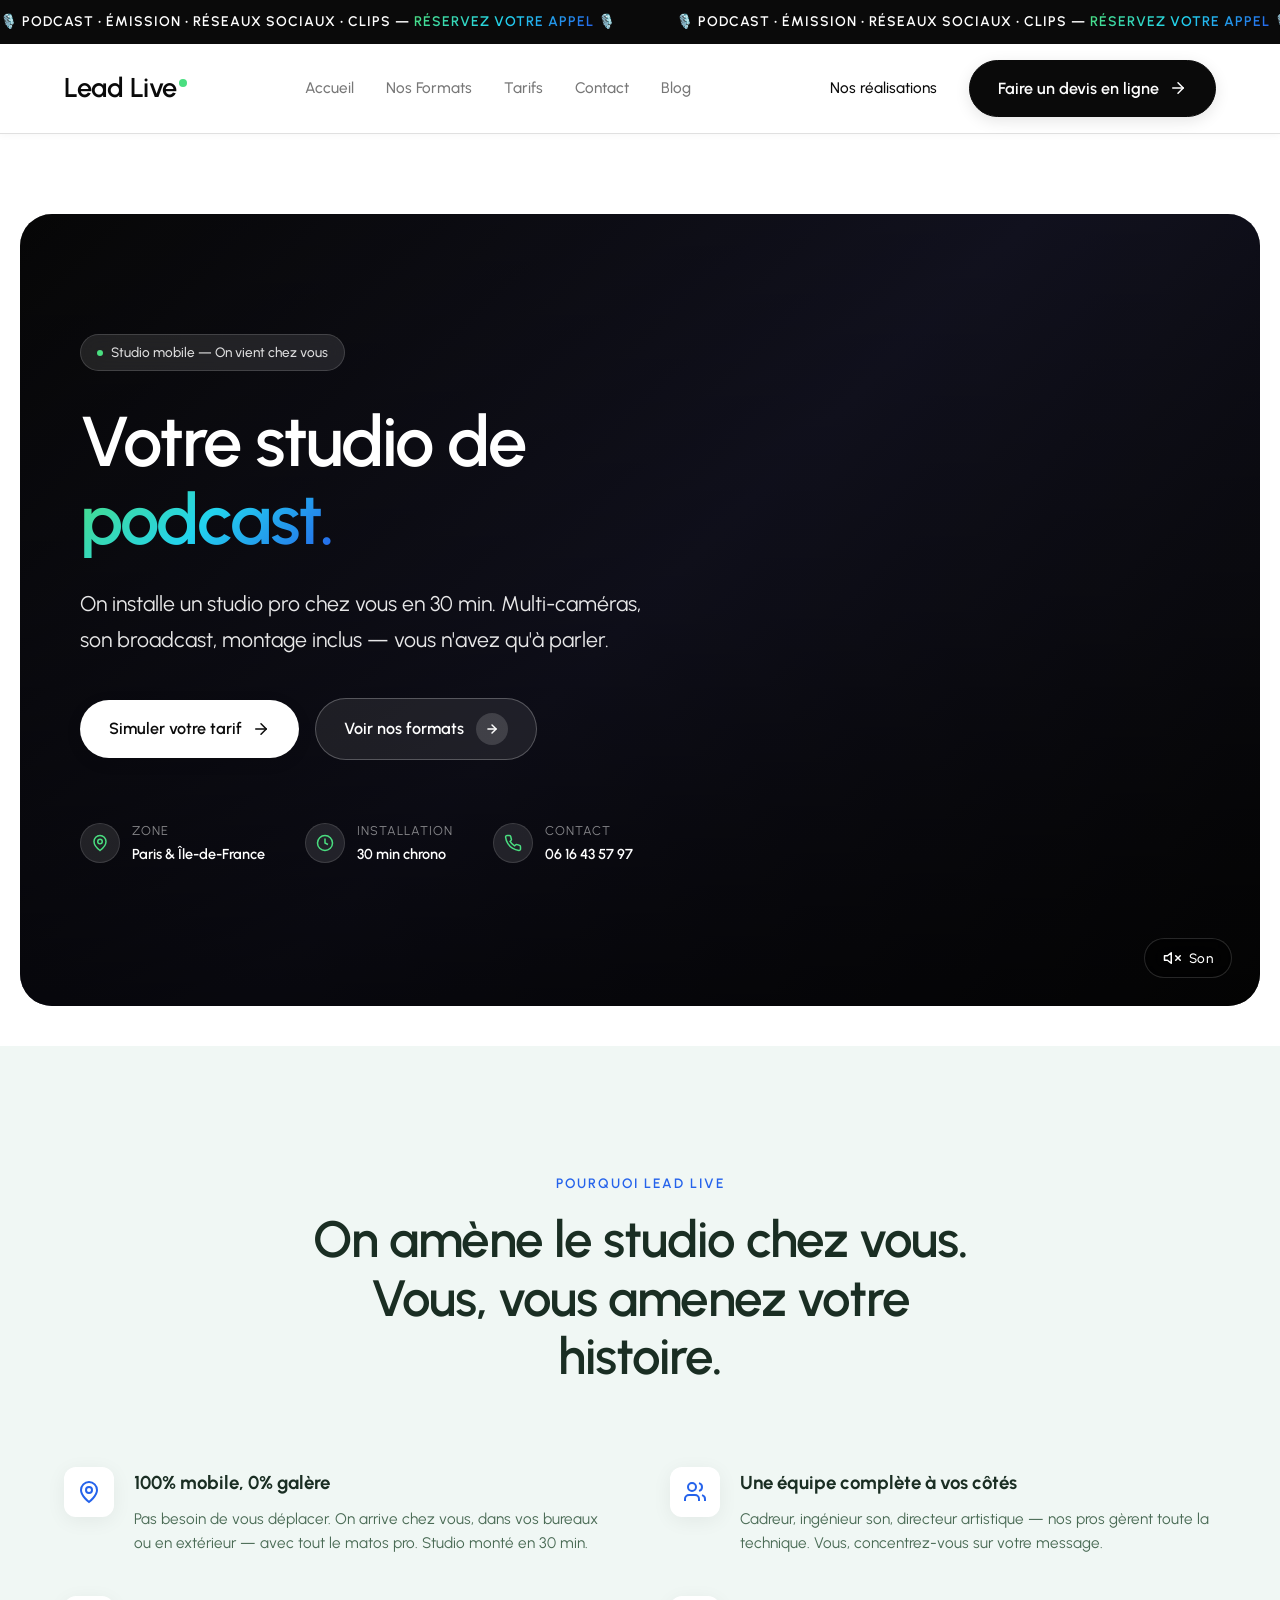
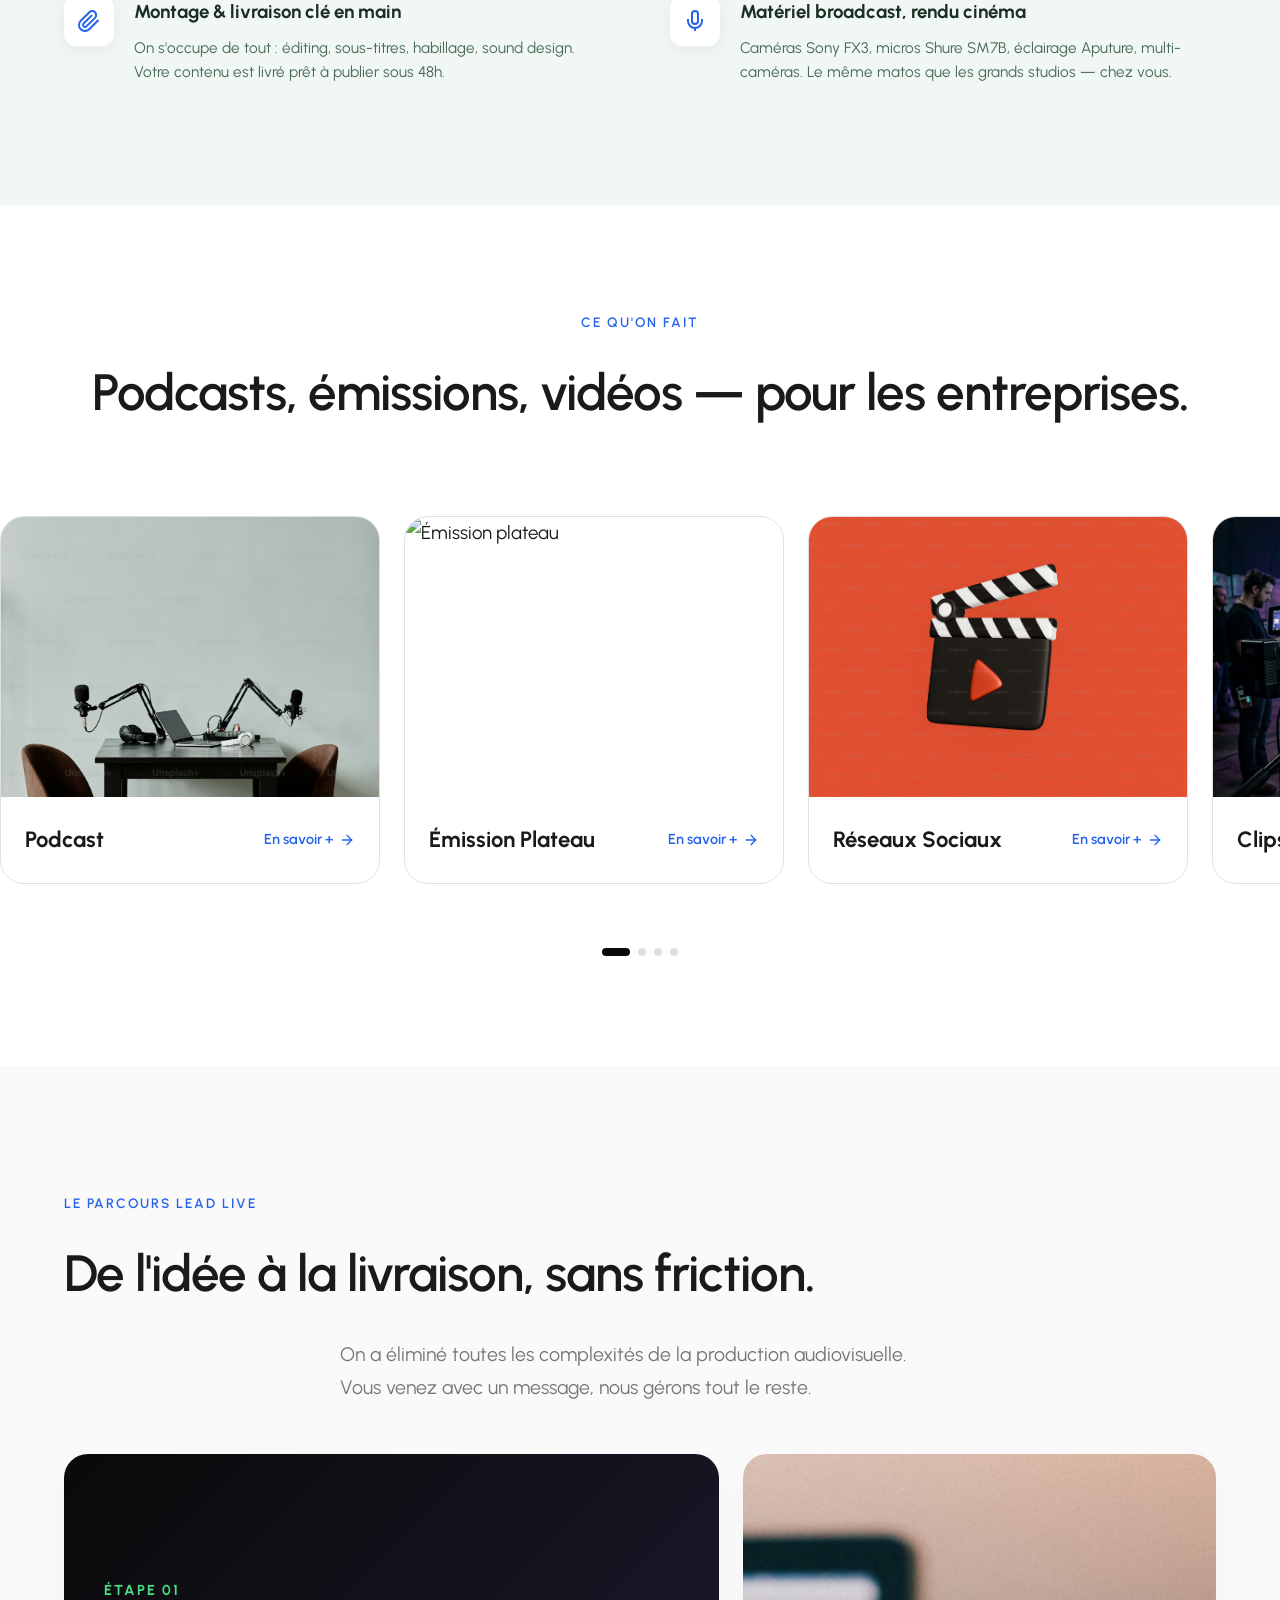
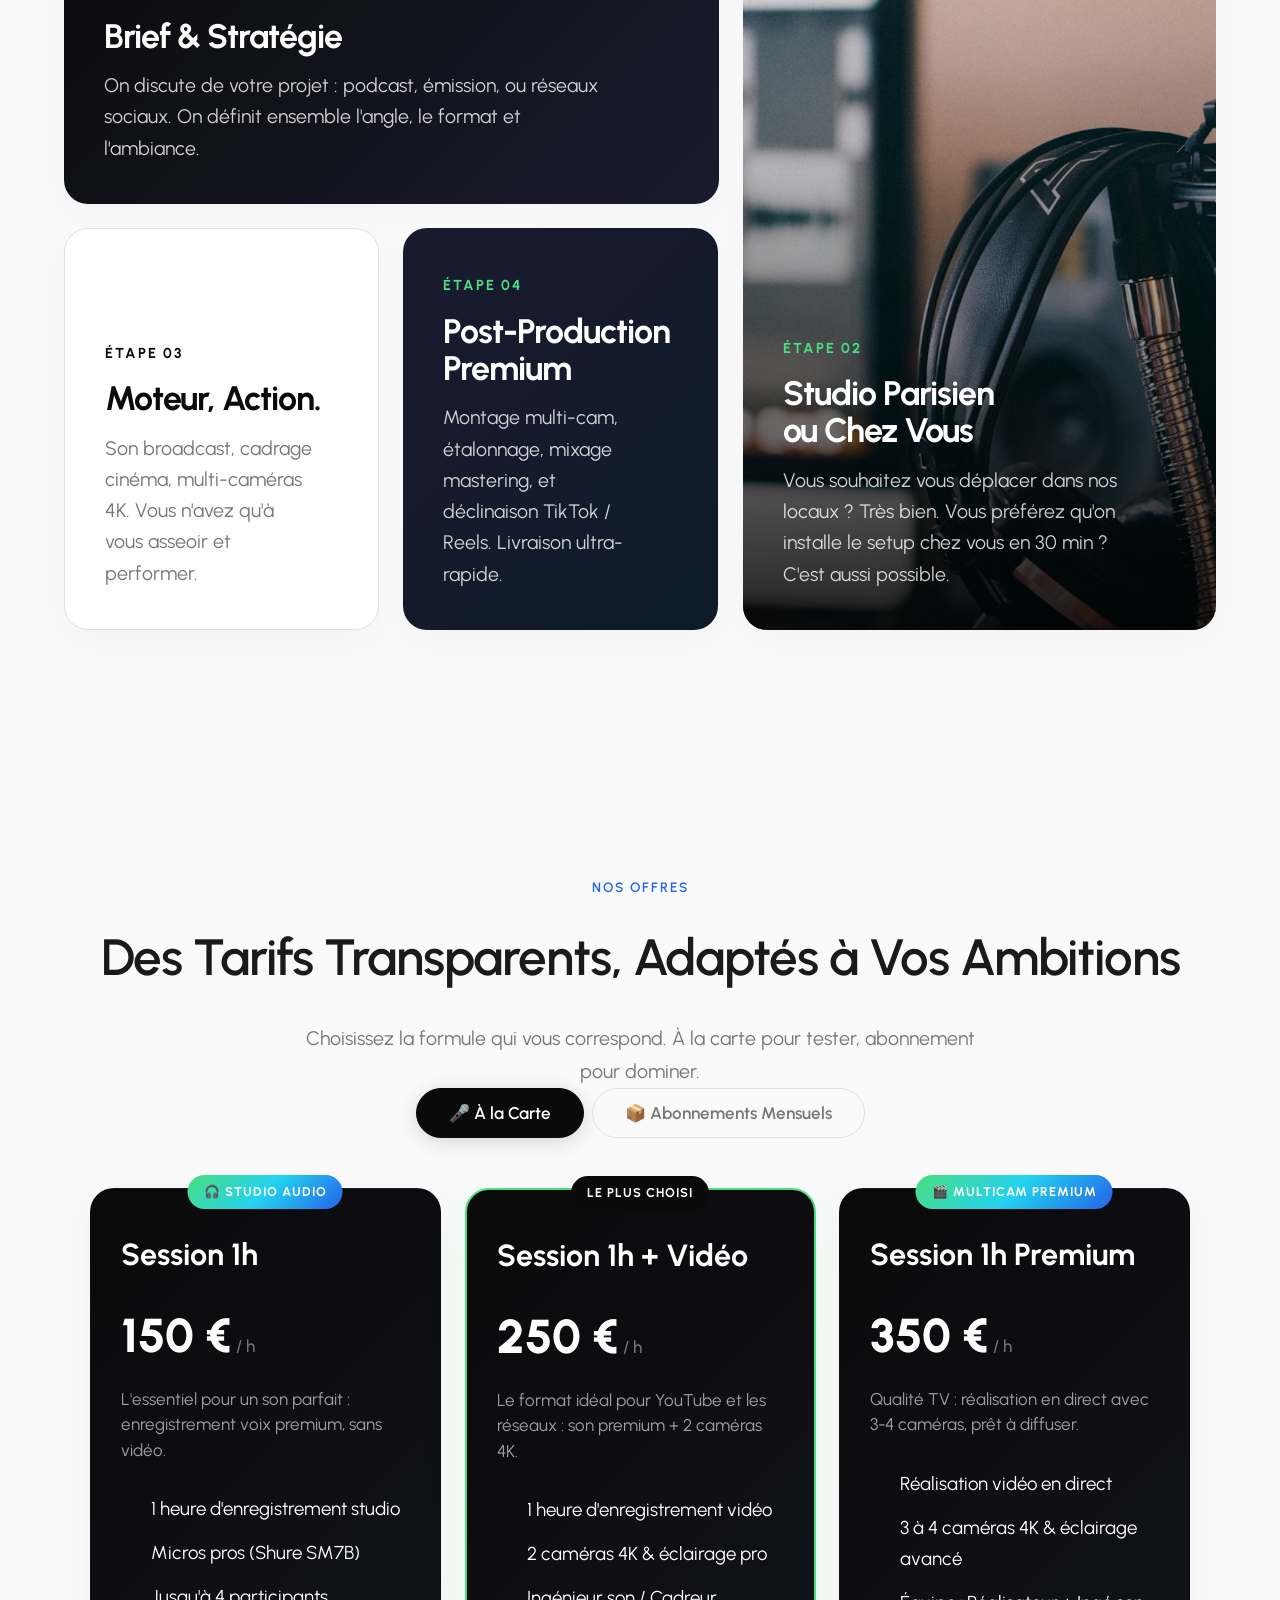
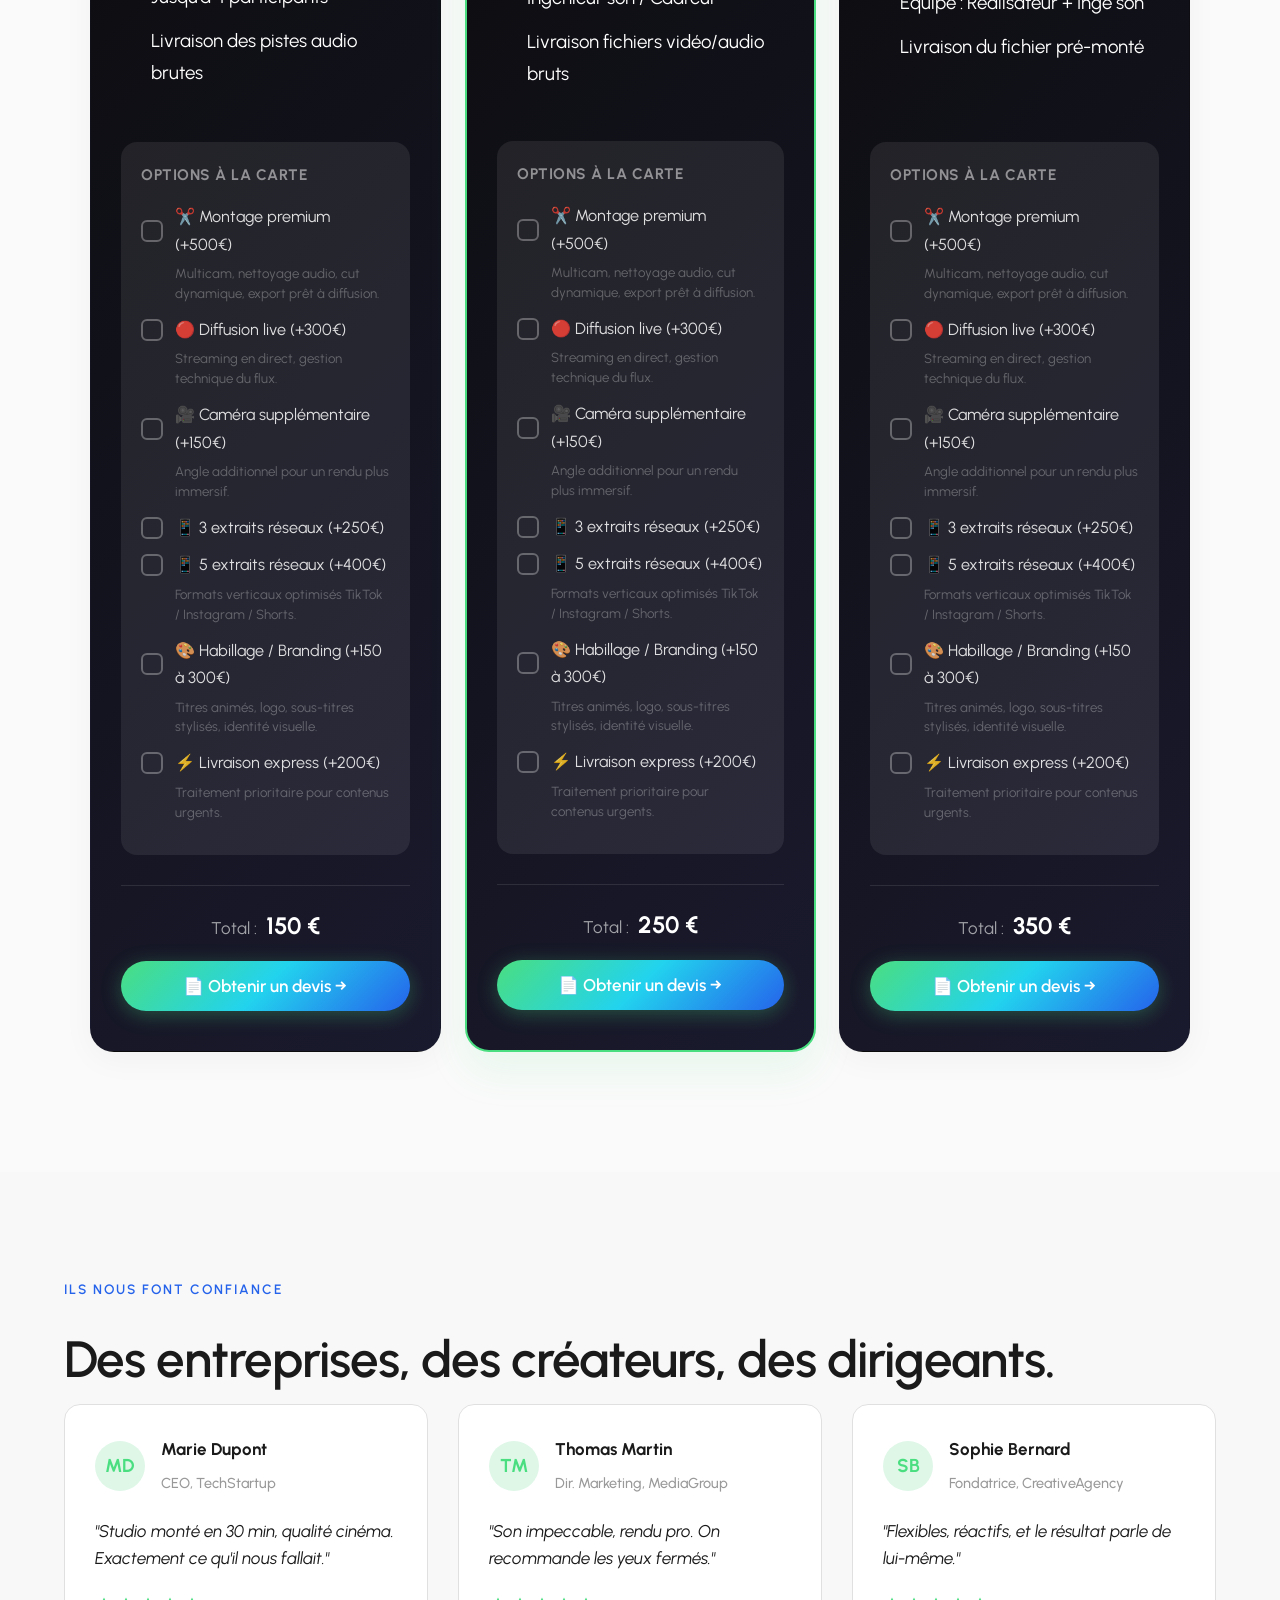
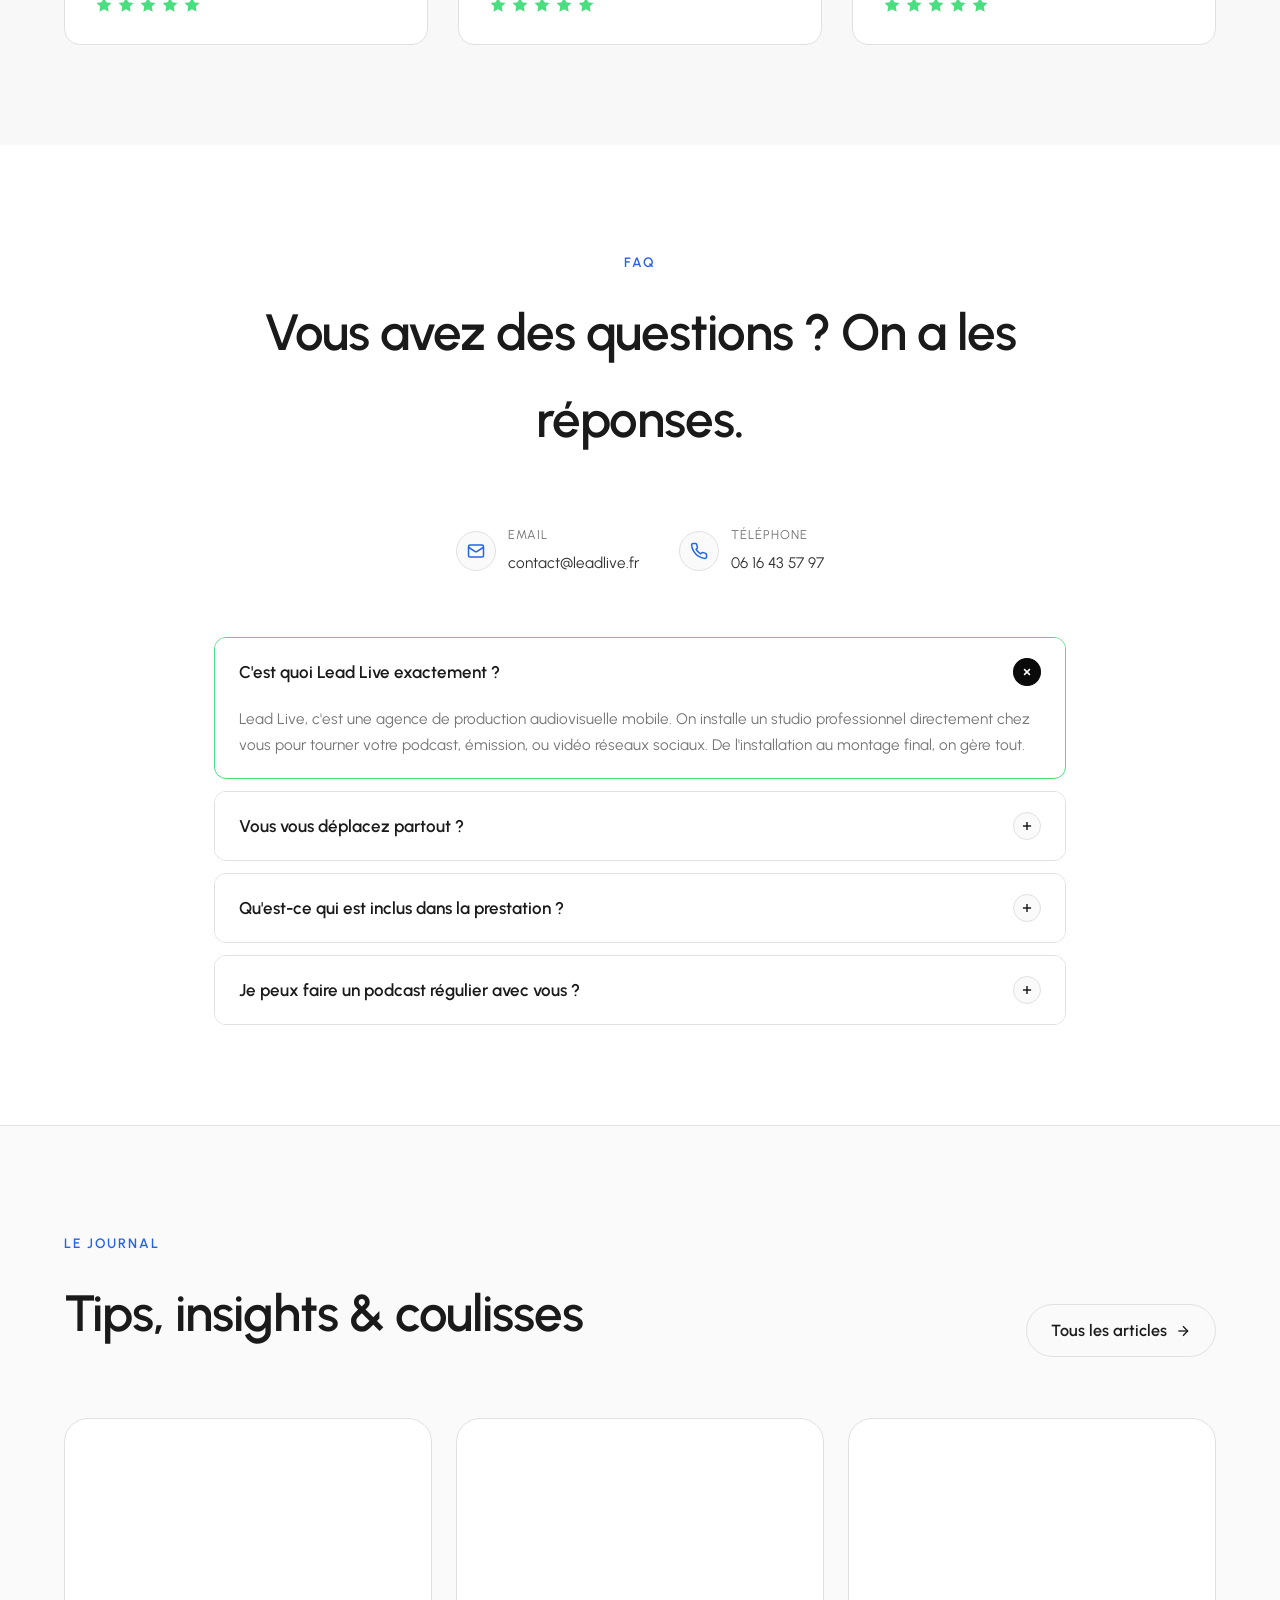
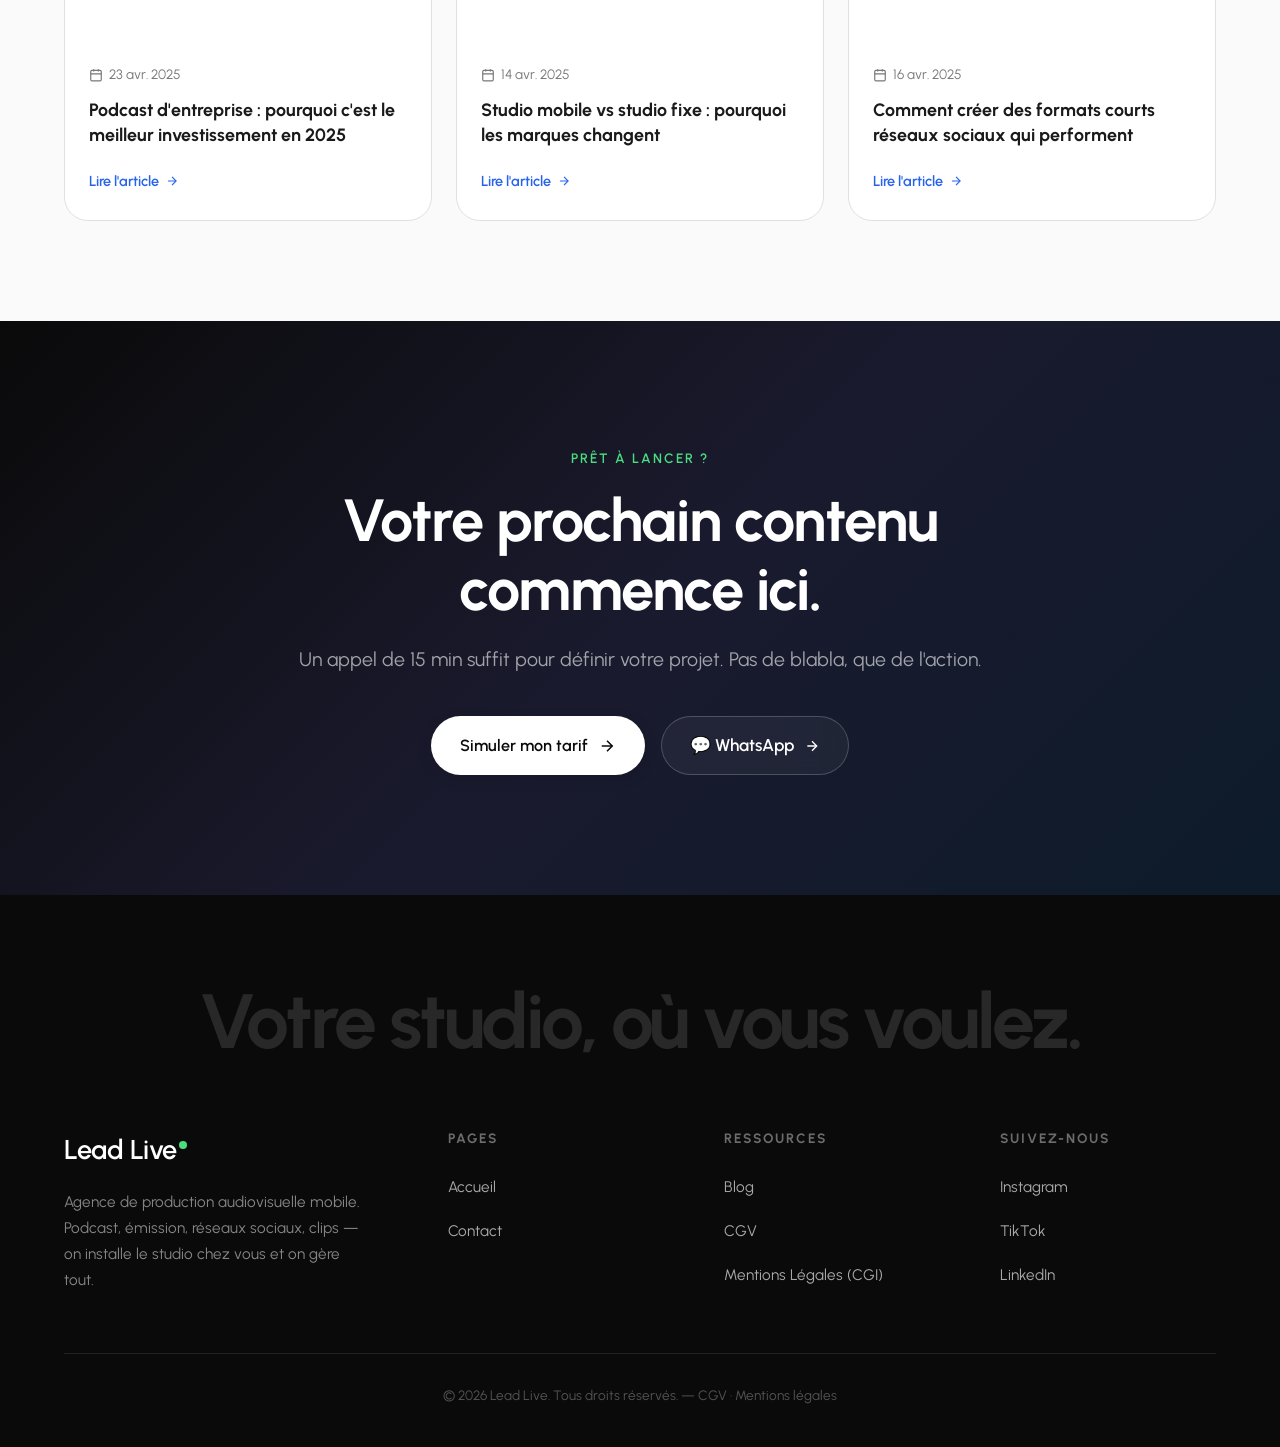
==== commit dcff104e: "UI: suppress WhatsApp CTA & implement mobile h-swipe for pricing deck" ====
--- a/index.html
+++ b/index.html
@@ -306,8 +306,7 @@
     </div>
   </footer>
 
-  <!-- WhatsApp Floating CTA -->
-  <a href="https://wa.me/33616435797" class="floating-cta" target="_blank" rel="noopener" aria-label="WhatsApp"><svg xmlns="http://www.w3.org/2000/svg" width="28" height="28" viewBox="0 0 24 24" fill="white"><path d="M17.472 14.382c-.297-.149-1.758-.867-2.03-.967-.273-.099-.471-.148-.67.15-.197.297-.767.966-.94 1.164-.173.199-.347.223-.644.075-.297-.15-1.255-.463-2.39-1.475-.883-.788-1.48-1.761-1.653-2.059-.173-.297-.018-.458.13-.606.134-.133.298-.347.446-.52.149-.174.198-.298.298-.497.099-.198.05-.371-.025-.52-.075-.149-.669-1.612-.916-2.207-.242-.579-.487-.5-.669-.51-.173-.008-.371-.01-.57-.01-.198 0-.52.074-.792.372-.272.297-1.04 1.016-1.04 2.479 0 1.462 1.065 2.875 1.213 3.074.149.198 2.096 3.2 5.077 4.487.709.306 1.262.489 1.694.625.712.227 1.36.195 1.871.118.571-.085 1.758-.719 2.006-1.413.248-.694.248-1.289.173-1.413-.074-.124-.272-.198-.57-.347m-5.421 7.403h-.004a9.87 9.87 0 01-5.031-1.378l-.361-.214-3.741.982.998-3.648-.235-.374a9.86 9.86 0 01-1.51-5.26c.001-5.45 4.436-9.884 9.888-9.884 2.64 0 5.122 1.03 6.988 2.898a9.825 9.825 0 012.893 6.994c-.003 5.45-4.437 9.884-9.885 9.884m8.413-18.297A11.815 11.815 0 0012.05 0C5.495 0 .16 5.335.157 11.892c0 2.096.547 4.142 1.588 5.945L.057 24l6.305-1.654a11.882 11.882 0 005.683 1.448h.005c6.554 0 11.89-5.335 11.893-11.893a11.821 11.821 0 00-3.48-8.413z"/></svg></a>
+
 
   <script src="js/main.js"></script>
   <script>
--- a/css/style.css
+++ b/css/style.css
@@ -2677,31 +2677,35 @@
     font-size: 0.9rem;
   }
   
+  .cta-final { padding: 80px 0; }
+  .cta-final-buttons { flex-direction: column; align-items: center; }
+}
+
+@media (max-width: 1024px) {
   .pricing-deck {
-    grid-template-columns: 1fr;
-    max-width: 500px;
+    display: flex;
+    flex-wrap: nowrap;
+    overflow-x: auto;
+    scroll-snap-type: x mandatory;
+    gap: 20px;
+    padding-bottom: 30px;
+    -webkit-overflow-scrolling: touch;
+  }
+
+  .pricing-deck::-webkit-scrollbar {
+    height: 6px;
   }
   
-  .cta-final { padding: 80px 0; }
-  .cta-final-buttons { flex-direction: column; align-items: center; }
-  
-  .floating-cta {
-    bottom: 20px;
-    right: 20px;
-    width: 52px;
-    height: 52px;
+  .pricing-deck::-webkit-scrollbar-thumb {
+    background: var(--light-border);
+    border-radius: 4px;
   }
-  
-  .floating-cta svg {
-    width: 24px;
-    height: 24px;
+
+  .price-layer-card {
+    min-width: 85%;
+    max-width: 450px;
+    flex-shrink: 0;
+    scroll-snap-align: center;
+    margin: 0;
   }
 }
-
-@media (max-width: 1024px) {
-  .pricing-deck {
-    grid-template-columns: 1fr;
-    max-width: 500px;
-    margin: 0 auto;
-  }
-}
